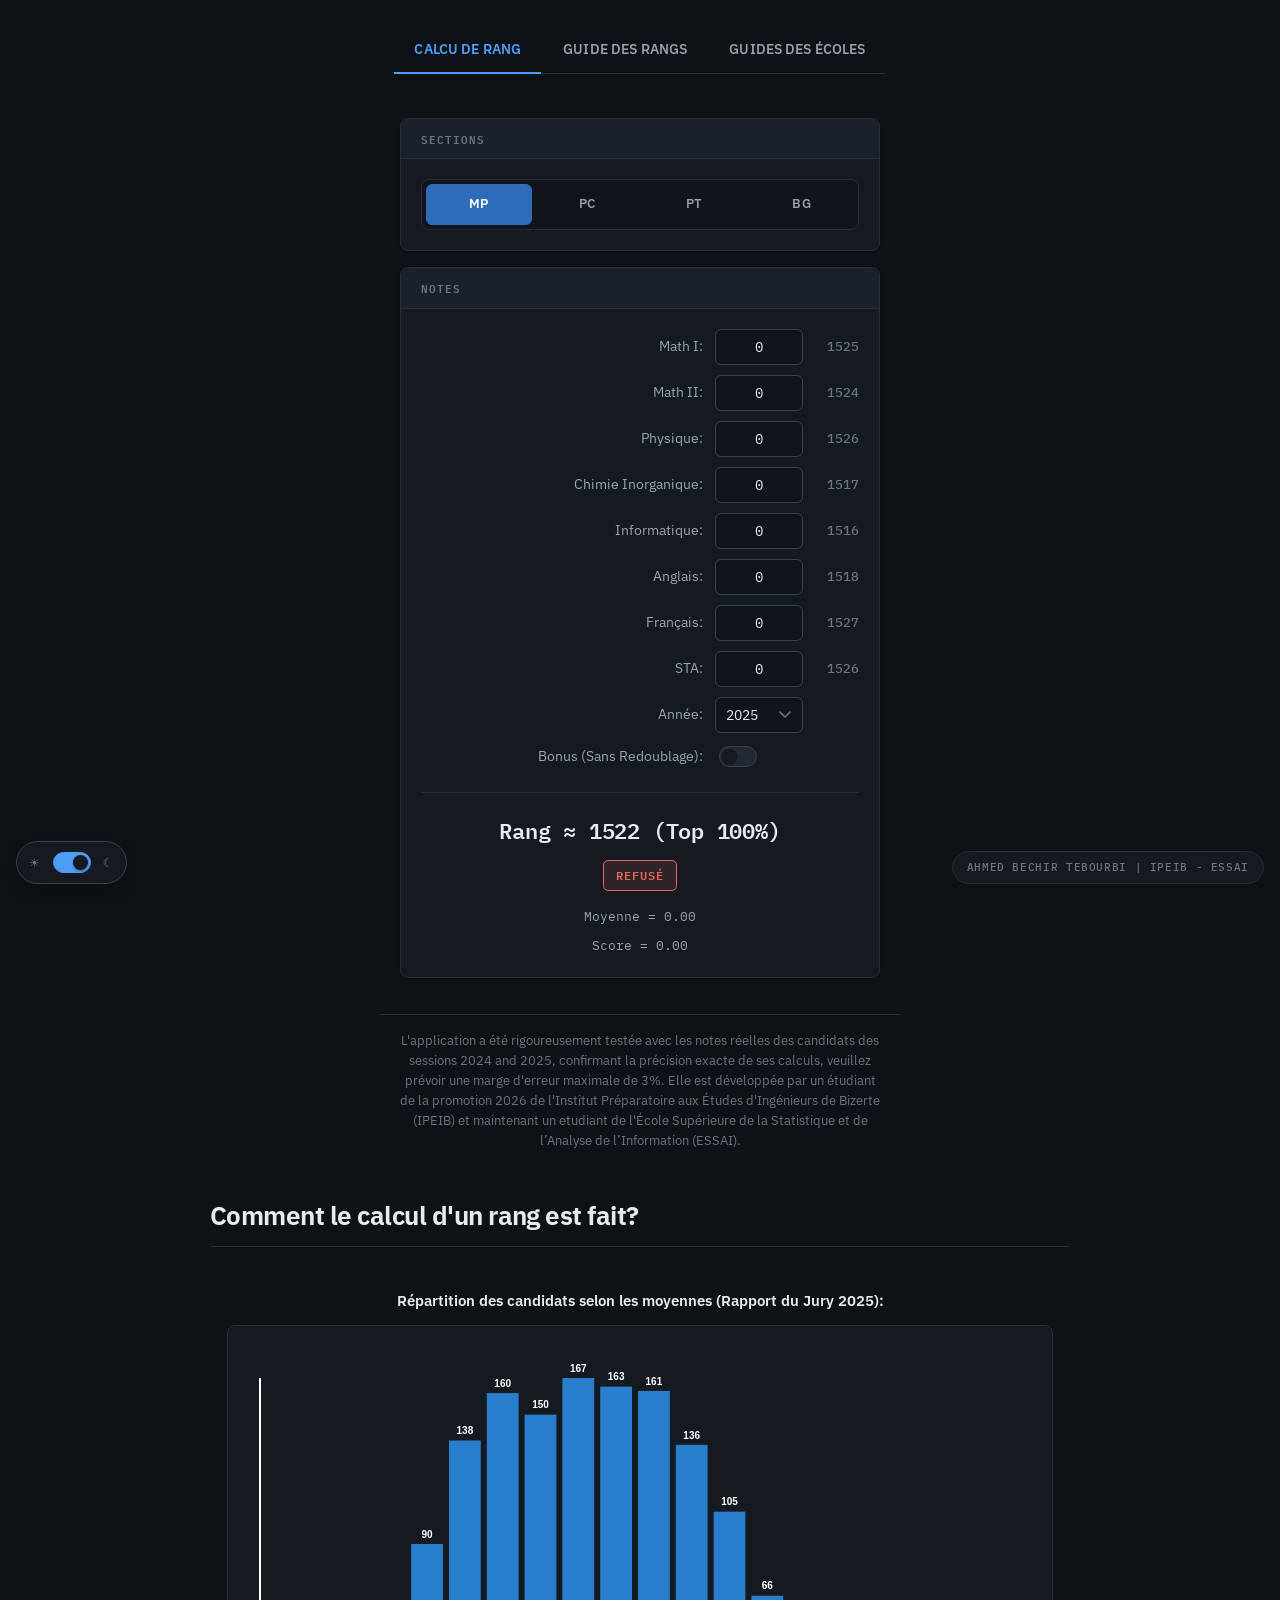
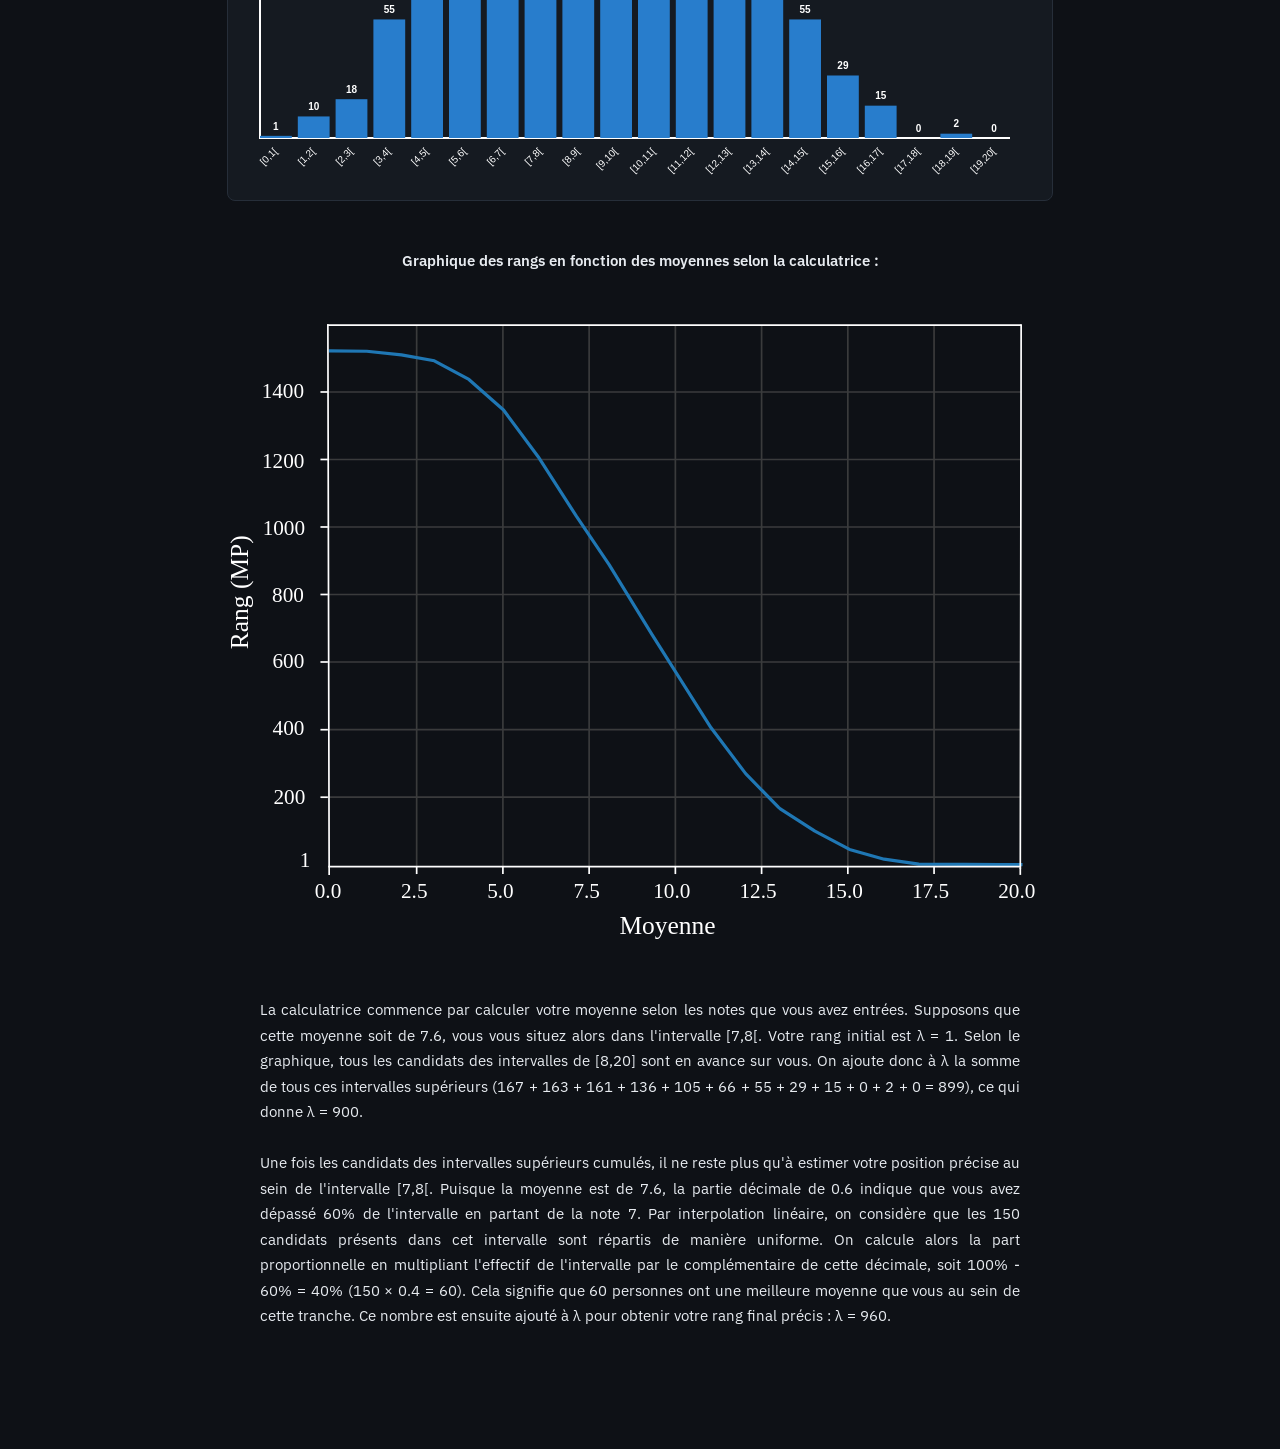
==== index.html @ 686ebeea "Add files via upload" ====
<!DOCTYPE html>
<html>
<head>
  <meta name="viewport" content="width=device-width, initial-scale=1.0">
  <meta name="description" content="Calculateur de rang et guide des seuils d'admission pour les étudiants des sections MP, PC, PT, et BG en prépa Tunisie (Données 2024/2025).">
  <meta name="keywords" content="calcul de rang, prepa tunisie, enit, supcom, ept, ensit, enicar, enig, enim, eniso, enis, ipeiem, ipeit, ipeis, ipein, ipeik, ipeig, ipeib, concours national, mp, pc, pt, bg, simulateur rang concours ingénieur tunisie, guide préparatoire mp 2026, estimation rang enit ensi ept supcom, calcul moyenne prépa tunisie, rapport jury concours national 2025, orientation écoles ingénieurs tunisie, classement rang dernière admis enit">
  <meta name="author" content="Ahmed Bechir Tebourbi">
  <title>Guide de Preparatoire Tunisie</title>
  <link rel="icon" type="image/png" href="favicon.svg">
  <link id="theme-link" rel="stylesheet" href="stylesheet1.css">
</head>
<body style="padding-bottom: 100px;">
  <div class="global-theme-toggle">
    <span class="theme-toggle-icon theme-toggle-icon-light">☀</span>
    <input type="checkbox" id="theme" class="theme-toggle" checked>
    <span class="theme-toggle-icon theme-toggle-icon-dark">☾</span>
  </div>
  <div class="tabs-container" style="margin-bottom: 20px;">
    <div class="box-tab active" data-page-target="calculator">CALCU DE RANG</div>
    <div class="box-tab" data-page-target="guide">GUIDE DES RANGS</div>
    <div class="box-tab" data-page-target="schools">GUIDES DES ÉCOLES</div>
  </div>
  <div class="watermark">
    AHMED BECHIR TEBOURBI | IPEIB - ESSAI
  </div>
  <br>
  <form action="/submit" method="POST" ID="calculator">
    <div class="main-box">
      <div class="box-title">SECTIONS</div>
      <div class="tabs-container">
          <div class="box-tab active" data-value="MP">MP</div>
          <div class="box-tab" data-value="PC">PC</div>
          <div class="box-tab" data-value="T">PT</div>
          <div class="box-tab" data-value="BG">BG</div>
      </div>
    </div>
    <div class="main-box">
      <div class="box-title"> NOTES</div>
      <div class="input-group">
        <label for="analyse">Math I:</label>
        <input type="number" id="analyse" name="grades" min="0" max="20" step="1" value="0">
        <label for="analyse-rang">0</label>
      </div>
      <div class="input-group">
        <label for="algebre">Math II:</label>
        <input type="number" id="algebre" name="grades" min="0" max="20" step="1" value="0">
        <label for="algebre-rang">0</label>
      </div>
      <div class="input-group">
        <label for="physique">Physique:</label>
        <input type="number" id="physique" name="grades" min="0" max="20" step="1" value="0">
        <label for="physique-rang">0</label>
      </div>
      <div class="input-group">
        <label for="chimie">Chimie Inorganique:</label>
        <input type="number" id="chimie" name="grades" min="0" max="20" step="1" value="0">
          <label for="chimie-rang">0</label>
      </div>
      <div class="input-group">
        <label for="informatique">Informatique:</label>
        <input type="number" id="informatique" name="grades" min="0" max="20" step="1" value="0">
        <label for="informatique-rang">0</label>
      </div>
      <div class="input-group">
        <label for="anglais">Anglais:</label>
        <input type="number" id="anglais" name="grades" min="0" max="20" step="1" value="0">
        <label for="anglais">0</label>
      </div>
      <div class="input-group">
        <label for="francais">Français:</label>
        <input type="number" id="francais" name="grades" min="0" max="20" step="1" value="0">
        <label for="francais-rang">0</label>
      </div>
      <div class="input-group">
        <label for="sta">STA:</label>
        <input type="number" id="sta" name="grades" min="0" max="20" step="1" value="0">
        <label for="sta-rang">0</label>
      </div>
      <div class="input-group hidden-element" id="group-genetique">
        <label for="genetique">Génétique:</label>
        <input type="number" id="genetique" name="grades" min="0" max="20" step="1" value="0">
        <label for="genetique-rang">0</label>
      </div>
      <div class="input-group hidden-element" id="group-animale">
        <label for="animale">Biologie Animale:</label>
        <input type="number" id="animale" name="grades" min="0" max="20" step="1" value="0">
        <label for="animale-rang">0</label>
      </div>
      <div class="input-group hidden-element" id="group-vegetale">
        <label for="vegetale">Biologie Végétale:</label>
        <input type="number" id="vegetale" name="grades" min="0" max="20" step="1" value="0">
        <label for="vegetale-rang">0</label>
      </div>
      <div class="input-group">
        <label for="year">Année:</label>
        <select id="year" name="year">
          <option value="2025">2025</option>
          <option value="2024">2024</option>
          <option value="2023">2023</option>
          <option value="2022">2022</option>
        </select>
        <label for="year"> </label>
      </div>
      <div class="input-group">
        <label for="bonus">Bonus (Sans Redoublage):</label>
        <input type="checkbox" id="bonus">
      </div>
      <div id="result">Rang ≈ 0 (Top 100%)</div>
      <div id="Admise" class="Refuse">Refusé</div>
      <div id="result2">Moyenne = 0</div>
      <div id="result3">Score = 0</div>
    </div>
    <p class="remarque">
      L'application a été rigoureusement testée avec les notes réelles des candidats des sessions 2024 and 2025, confirmant la précision exacte de ses calculs, veuillez prévoir une marge d'erreur maximale de 3%.
      Elle est développée par un étudiant de la promotion 2026 de l'Institut Préparatoire aux Études d'Ingénieurs de Bizerte (IPEIB) et maintenant un etudiant de l'École Supérieure de la Statistique et de l’Analyse de l’Information (ESSAI).
    </p>
    <h1>Comment le calcul d'un rang est fait?</h1>
    <p class="repar">
      Répartition des candidats selon les moyennes (Rapport du Jury 2025):
    </p>
    <canvas id="chart" width="800" height="450"></canvas>
    <p class="repar">
      Graphique des rangs en fonction des moyennes selon la calculatrice :
    </p>
    <img src="distribution_bright.svg" alt="Répartition des candidats selon les moyennes (Rapport du Jury 2025)">
    <p class="explanation-text">
      La calculatrice commence par calculer votre moyenne selon les notes que vous avez entrées. Supposons que cette moyenne soit de 7.6, vous vous situez alors dans l'intervalle [7,8[. Votre rang initial est λ = 1. Selon le graphique, tous les candidats des intervalles de [8,20] sont en avance sur vous. On ajoute donc à λ la somme de tous ces intervalles supérieurs (167 + 163 + 161 + 136 + 105 + 66 + 55 + 29 + 15 + 0 + 2 + 0 = 899), ce qui donne λ = 900.<br><br>
      Une fois les candidats des intervalles supérieurs cumulés, il ne reste plus qu'à estimer votre position précise au sein de l'intervalle [7,8[. Puisque la moyenne est de 7.6, la partie décimale de 0.6 indique que vous avez dépassé 60% de l'intervalle en partant de la note 7. Par interpolation linéaire, on considère que les 150 candidats présents dans cet intervalle sont répartis de manière uniforme. On calcule alors la part proportionnelle en multipliant l'effectif de l'intervalle par le complémentaire de cette décimale, soit 100% - 60% = 40% (150 × 0.4 = 60). Cela signifie que 60 personnes ont une meilleure moyenne que vous au sein de cette tranche. Ce nombre est ensuite ajouté à λ pour obtenir votre rang final précis : λ = 960.
    </p>
  </form>
  <div id="guide" class="hidden-element page-content-rapper">
    <p class="contact-notice">
      Si vous connaissez certains rangs manquants, veuillez me contacter ici : 
      <a href="https://facebook.com/ahmedbechir.tebourbi" target="_blank" class="contact-link">Facebook</a>
    </p>
    <p class="contact-notice">
        <b>REMARQUE :</b> Certaines filières ont été éliminées pour certaines sections, conformément aux nouvelles capacités d'accueil de 2026.<br>
        <i>Exemple :</i><br>
        &nbsp;&nbsp;&nbsp;&nbsp;- Mécatronique (ENISo) pour la section PC<br>
        &nbsp;&nbsp;&nbsp;&nbsp;- Medjez El Bab pour la section MP<br>
        Chaque tableau inclut toutes les filières disponibles pour chaque section. Si la filiére recherchée n'y figure pas, cela signifie qu'elle n'est pas ouverte à votre section.
    </p>
    <div class="table-search-tab">
      <div class="box-title">STATISTIQUES ET FILTRES</div>
      <div class="tabs-container" style="margin-bottom: 15px;">
          <div class="box-tab active" data-table-target="MP">MP</div>
          <div class="box-tab" data-table-target="PC">PC</div>
          <div class="box-tab" data-table-target="T">PT</div>
          <div class="box-tab" data-table-target="BG">BG</div>
      </div>
      <div class="filter-inputs-row">
        <div class="filter-field">
          <input type="text" id="tableSearch" class="table-search" placeholder="Rechercher une école ou filiére..." onkeyup="filterRankTable()">
        </div>
        <div class="filter-field">
          <input type="number" id="rankFilter" class="rank-filter" placeholder="Rang minimum..." onkeyup="filterRankTable()" min="0">
        </div>
      </div>
    </div>
    <div class="rank-table-wrapper">
      <table class="rank-table" id="rankTableMP">
        <thead>
            <tr>
                <th>Institution</th>
                <th>Filiére</th>
                <th>Rang (2025)</th>
                <th>Capacité (2026)</th>
            </tr>
        </thead>
        <tbody>
            <tr>
              <td rowspan="1" data-subname="EPT Ept ept">École Polytechnique De Tunis</td>
              <td>Polytechnique</td>
              <td>49</td>
              <td>20</td>
            </tr>
            <tr>
              <td rowspan="1" data-subname="SUPCOM Supcom supcom">École Supérieure des Communications de Tunis</td>
              <td>Télécommunications</td>
              <td>191</td>
              <td>98</td>
            </tr>
            <tr>
              <td rowspan="9" data-subname="ENIT Enit enit">École Nationale d’Ingénieurs de Tunis</td>
              <td data-subname="TA Ta ta">Techniques Avancées</td>
              <td>22</td>
              <td>15</td>
            </tr>
            <tr>
              <td>Télécommunications</td>
              <td>488</td>
              <td>26</td>
            </tr>
            <tr>
              <td>Informatique</td>
              <td>443</td>
              <td>32</td>
            </tr>
            <tr>
              <td data-subname="MINDS Minds minds">Modelisation pour L'industrie et Services</td>
              <td>260</td>
              <td>25</td>
            </tr>
            <tr>
              <td data-subname="GC">Génie Civil</td>
              <td>1317</td>
              <td>22</td>
            </tr>
            <tr>
              <td data-subname="GE">Génie Electrique</td>
              <td>783</td>
              <td>39</td>
            </tr>
            <tr>
              <td data-subname="GHE">Génie Hydraulique et Environnement</td>
              <td>1277</td>
              <td>5</td>
            </tr>
            <tr>
              <td data-subname="GI">Génie Industriel</td>
              <td>528</td>
              <td>40</td>
            </tr>
            <tr>
              <td data-subname="GM">Génie Mécanique</td>
              <td>879</td>
              <td>22</td>
            </tr>
            <tr>
              <td rowspan="3" data-subname="ENIB Enib enib">École Nationale d'Ingénieurs de Bizerte</td>
              <td data-subname="GC">Génie Civil</td>
              <td>1327</td>
              <td>3</td>
            </tr>
            <tr>
              <td data-subname="GI">Génie Industriel</td>
              <td>1149</td>
              <td>25</td>
            </tr>
            <tr>
              <td data-subname="GM">Génie Mécanique</td>
              <td>1313</td>
              <td>16</td>
            </tr>
            <tr>
              <td rowspan="1" data-subname="ENSI Ensi ensi">École Nationale des Sciences de l'Informatique</td>
              <td>Informatique</td>
              <td>414</td>
              <td>150</td>
            </tr>
            <tr>
              <td rowspan="1" data-subname="ESSAI Essai essai">École Supérieure de la Statistique et de l’Analyse de l’Information</td>
              <td> Statistique et Analyse de l’Information</td>
              <td>875</td>
              <td>55</td>
            </tr>
            <tr>
              <td rowspan="6" data-subname="ENSIT Ensit ensit">École Nationale Supérieure d'Ingénieurs de Tunis</td>
              <td data-subname="GC">Génie Civil</td>
              <td>1320</td>
              <td>8</td>
            </tr>
            <tr>
              <td data-subname="GE">Génie Electrique</td>
              <td>1096</td>
              <td>25</td>
            </tr>
            <tr>
              <td data-subname="GI">Génie Industriel</td>
              <td>928</td>
              <td>10</td>
            </tr>
            <tr>
              <td data-subname="GM">Génie Mécanique</td>
              <td>1230</td>
              <td>20</td>
            </tr>
            <tr>
              <td data-subname="GMAM">Génie Mathématiques Appliquées et Modélisation</td>
              <td>818</td>
              <td>18</td>
            </tr>
            <tr>
              <td>Informatique</td>
              <td>716</td>
              <td>25</td>
            </tr>
            <tr>
              <td rowspan="4" data-subname="ENICAR Enicar enicar">École Nationale d’Ingénieurs de Carthage</td>
              <td data-subname="GSIL">Génie des Systèmes Industriels et Logistiques</td>
              <td>906</td>
              <td>16</td>
            </tr>
            <tr>
              <td>Informatique</td>
              <td>605</td>
              <td>42</td>
            </tr>
            <tr>
              <td data-subname="INTR">Infotronique</td>
              <td>856</td>
              <td>17</td>
            </tr>
            <tr>
              <td data-subname="ME">Mécatronique</td>
              <td>935</td>
              <td>12</td>
            </tr>
            <tr>
              <td rowspan="3" data-subname="ENIGAFSA ENIGafsa Enigafsa enigafsa">École Nationale d’Ingénieurs de Gafsa</td>
              <td data-subname="GCIM">Génie Chimique Industriel et Minier</td>
              <td>indisponible</td>
              <td>2</td>
            </tr>
            <tr>
              <td data-subname="GEN">Génie Energétique et Technologies de l'Environnement</td>
              <td>indisponible</td>
              <td>2</td>
            </tr>
            <tr>
              <td data-subname="GEM">Génie Electromécanique</td>
              <td>indisponible</td>
              <td>2</td>
            </tr>
            <tr>
              <td rowspan="5" data-subname="ENIG Enig enig">École Nationale d’Ingénieurs de Gabès</td>
              <td data-subname="GCP">Génie Chimique-Procédés</td>
              <td>1301</td>
              <td>1</td>
            </tr>
            <tr>
              <td data-subname="GC">Génie Civil</td>
              <td>indisponible</td>
              <td>5</td>
            </tr>
            <tr>
              <td data-subname="GCR">Génie des Communications et Réseaux</td>
              <td>1157</td>
              <td>20</td>
            </tr>
            <tr>
              <td data-subname="GEA">Génie Electrique-Automatique</td>
              <td>1324</td>
              <td>25</td>
            </tr>
            <tr>
              <td data-subname="GM">Génie Mécanique</td>
              <td>indisponible</td>
              <td>1</td>
            </tr>
            <tr>
              <td rowspan="4" data-subname="ENIM Enim enim">École Nationale d’Ingénieurs de Monastir</td>
              <td data-subname="GE">Génie Electrique</td>
              <td>1170</td>
              <td>30</td>
            </tr>
            <tr>
              <td data-subname="GEN">Génie Energétique</td>
              <td>1275</td>
              <td>45</td>
            </tr>
            <tr>
              <td data-subname="GM">Génie Mécanique</td>
              <td>1269</td>
              <td>27</td>
            </tr>
            <tr>
              <td data-subname="GT">Génie Textile</td>
              <td>1302</td>
              <td>10</td>
            </tr>

            <tr>
              <td rowspan="5" data-subname="ENIS Enis enis">École Nationale d’Ingénieurs de Sfax</td>
              <td data-subname="GC">Génie Civil</td>
              <td>1294</td>
              <td>5</td>
            </tr>
            <tr>
              <td data-subname="GEM">Génie Electromécanique</td>
              <td>1304</td>
              <td>25</td>
            </tr>
            <tr>
              <td>Génie Informatique</td>
              <td>774</td>
              <td>42</td>
            </tr>
            <tr>
              <td data-subname="GMMI">Génie des Matériaux et Management Industriel</td>
              <td>1305</td>
              <td>5</td>
            </tr>
            <tr>
              <td data-subname="GE">Génie Electrique</td>
              <td>1204</td>
              <td>25</td>
            </tr>

            <tr>
              <td rowspan="6" data-subname="ENISO ENISo Eniso eniso">École Nationale d’Ingénieurs de Sousse</td>
              <td data-subname="GEI">Electronique Industrielle</td>
              <td>1153</td>
              <td>22</td>
            </tr>
            <tr>
              <td data-subname="GP">Génie Productique</td>
              <td>1274</td>
              <td>10</td>
            </tr>
            <tr>
              <td data-subname="GTE">Génie Telecommunications Embarquées</td>
              <td>908</td>
              <td>15</td>
            </tr>
            <tr>
              <td data-subname="IA">Informatique Appliquée</td>
              <td>793</td>
              <td>25</td>
            </tr>
            <tr>
              <td data-subname="ISEA">Ingénierie des Systémes embarquées Automobiles</td>
              <td>916</td>
              <td>13</td>
            </tr>
            <tr>
              <td data-subname="ME">Mécatronique</td>
              <td>937</td>
              <td>25</td>
            </tr>
            <tr>
              <td rowspan="4" data-subname="ENETCOM Enetcom enetcom">École Nationale d’Électronique et des Télécommunications de Sfax</td>
              <td data-subname="GSEC">Génie des Systèmes Électroniques et Communications</td>
              <td>1000</td>
              <td>10</td>
            </tr>
            <tr>
              <td data-subname="GII">Génie Informatique Industrielle</td>
              <td>940</td>
              <td>12</td>
            </tr>
            <tr>
              <td>Génie des Télécommunications</td>
              <td>934</td>
              <td>25</td>
            </tr>
            <tr>
              <td data-subname="IDSD">Ingénierie des Données et Systèmes Décisionnels</td>
              <td>760</td>
              <td>20</td>
            </tr>
            <tr>
              <td rowspan="1" data-subname="ENSTABC">École Nationale des Sciences et Technologies Avancées de Borj Cedria</td>
              <td data-subname="TA Ta ta">Technologies Avancées</td>
              <td>1257</td>
              <td>50</td>
            </tr>
            <tr>
              <td rowspan="1" data-subname="INAT Inat inat">Institut National Agronomique de Tunisie</td>
              <td data-subname="SPV Spv spv">Économie Agricole</td>
              <td>1315</td>
              <td>2</td>
            </tr>
            <tr>
              <td rowspan="1" data-subname="FST Fst fst">Facultés des Sciences de Tunis</td>
              <td data-subname="CAI Cai cai">Chimie Analytique et Instrumentation</td>
              <td>1139</td>
              <td>5</td>
            </tr>
              <tr>
              <td rowspan="1" data-subname="ESAM Esam esam">École Supérieure d’Agriculture de Mograne</td>
              <td data-subname="ER Er er">Economie Rurale</td>
              <td>indisponible</td>
              <td>1</td>
            </tr>
        </tbody>
    </table>
    </div>
    <div class="rank-table-wrapper">
<table class="rank-table hidden-element" id="rankTablePC">
        <thead>
            <tr>
                <th>Institution</th>
                <th>Filiére</th>
                <th>Rang (2024)</th>
                <th>Capacité (2026)</th>
            </tr>
        </thead>
        <tbody>
            <tr>
              <td rowspan="1" data-subname="EPT Ept ept">École Polytechnique De Tunis</td>
              <td>Polytechnique</td>
              <td>32</td>
              <td>20</td>
            </tr>
            <tr>
              <td rowspan="1" data-subname="SUPCOM Supcom supcom">École Supérieure des Communications de Tunis</td>
              <td>Télécommunications</td>
              <td>84</td>
              <td>46</td>
            </tr>
            <tr>
              <td rowspan="9" data-subname="ENIT Enit enit">École Nationale d’Ingénieurs de Tunis</td>
              <td data-subname="TA">Techniques Avancées</td>
              <td>3</td>
              <td>2</td>
            </tr>
            <tr>
              <td>Télécommunications</td>
              <td>150</td>
              <td>16</td>
            </tr>
            <tr>
              <td>Informatique</td>
              <td>126</td>
              <td>10</td>
            </tr>
            <tr>
              <td data-subname="MINDS Minds minds">Modelisation pour L'industrie et Services</td>
              <td>114</td>
              <td>1</td>
            </tr>
            <tr>
              <td data-subname="GC">Génie Civil</td>
              <td>781</td>
              <td>18</td>
            </tr>
            <tr>
              <td data-subname="GE">Génie Electrique</td>
              <td>352</td>
              <td>12</td>
            </tr>
            <tr>
              <td data-subname="GHE">Génie Hydraulique et Environnement</td>
              <td>782</td>
              <td>6</td>
            </tr>
            <tr>
              <td data-subname="GI">Génie Industriel</td>
              <td>273</td>
              <td>25</td>
            </tr>
            <tr>
              <td data-subname="GM">Génie Mécanique</td>
              <td>612</td>
              <td>11</td>
            </tr>
            <tr>
              <td rowspan="3" data-subname="ENIB Enib enib">École Nationale d'Ingénieurs de Bizerte</td>
              <td data-subname="GC">Génie Civil</td>
              <td>780</td>
              <td>10</td>
            </tr>
            <tr>
              <td data-subname="GI">Génie Industriel</td>
              <td>644</td>
              <td>12</td>
            </tr>
            <tr>
              <td data-subname="GM">Génie Mécanique</td>
              <td>750</td>
              <td>16</td>
            </tr>
            <tr>
              <td rowspan="1" data-subname="ENSI Ensi ensi">École Nationale des Sciences de l'Informatique</td>
              <td>Informatique</td>
              <td>118</td>
              <td>30</td>
            </tr>
            <tr>
              <td rowspan="5" data-subname="ENSIT Ensit ensit">École Nationale Supérieure d'Ingénieurs de Tunis</td>
              <td data-subname="GC">Génie Civil</td>
              <td>873</td>
              <td>10</td>
            </tr>
            <tr>
              <td data-subname="GE">Génie Electrique</td>
              <td>609</td>
              <td>6</td>
            </tr>
            <tr>
              <td data-subname="GI">Génie Industriel</td>
              <td>521</td>
              <td>30</td>
            </tr>
            <tr>
              <td data-subname="GMAM">Génie Mathématiques Appliquées et Modélisation</td>
              <td>372</td>
              <td>12</td>
            </tr>
            <tr>
              <td>Informatique</td>
              <td>229</td>
              <td>16</td>
            </tr>
            <tr>
              <td rowspan="4" data-subname="ENICAR Enicar enicar">École Nationale d’Ingénieurs de Carthage</td>
              <td data-subname="GSIL">Génie des Systèmes Industriels et Logistiques</td>
              <td>579</td>
              <td>27</td>
            </tr>
            <tr>
              <td>Informatique</td>
              <td>258</td>
              <td>36</td>
            </tr>
            <tr>
              <td data-subname="INTR">Infotronique</td>
              <td>367</td>
              <td>17</td>
            </tr>
            <tr>
              <td data-subname="ME">Mécatronique</td>
              <td>564</td>
              <td>18</td>
            </tr>
            <tr>
              <td rowspan="3" data-subname="ENIGAFSA ENIGafsa Enigafsa enigafsa">École Nationale d’Ingénieurs de Gafsa</td>
              <td data-subname="GCIM">Génie Chimique Industriel et Minier</td>
              <td>1027</td>
              <td>4</td>
            </tr>
            <tr>
              <td data-subname="GEN">Génie Energétique et Technologies de l'Environnement</td>
              <td>994</td>
              <td>16</td>
            </tr>
            <tr>
              <td data-subname="GEM">Génie Electromécanique</td>
              <td>1003</td>
              <td>9</td>
            </tr>
            <tr>
              <td rowspan="5" data-subname="ENIG Enig enig">École Nationale d’Ingénieurs de Gabès</td>
              <td data-subname="GCP">Génie Chimique-Procédés</td>
              <td>1028</td>
              <td>25</td>
            </tr>
            <tr>
              <td data-subname="GC">Génie Civil</td>
              <td>994</td>
              <td>35</td>
            </tr>
            <tr>
              <td data-subname="GCR">Génie des Communications et Réseaux</td>
              <td>724</td>
              <td>20</td>
            </tr>
            <tr>
              <td data-subname="GEA">Génie Electrique-Automatique</td>
              <td>871</td>
              <td>27</td>
            </tr>
            <tr>
              <td data-subname="GM">Génie Mécanique</td>
              <td>961</td>
              <td>19</td>
            </tr>
            <tr>
              <td rowspan="4" data-subname="ENIM Enim enim">École Nationale d’Ingénieurs de Monastir</td>
              <td data-subname="GE">Génie Electrique</td>
              <td>620</td>
              <td>22</td>
            </tr>
            <tr>
              <td data-subname="GEN">Génie Energétique</td>
              <td>730</td>
              <td>31</td>
            </tr>
            <tr>
              <td data-subname="GM">Génie Mécanique</td>
              <td>778</td>
              <td>12</td>
            </tr>
            <tr>
              <td data-subname="GT">Génie Textile</td>
              <td>1025</td>
              <td>52</td>
            </tr>

            <tr>
              <td rowspan="5" data-subname="ENIS Enis enis">École Nationale d’Ingénieurs de Sfax</td>
              <td data-subname="GC">Génie Civil</td>
              <td>903</td>
              <td>20</td>
            </tr>
            <tr>
              <td data-subname="GEM">Génie Electromécanique</td>
              <td>496</td>
              <td>20</td>
            </tr>
            <tr>
              <td>Génie Informatique</td>
              <td>253</td>
              <td>25</td>
            </tr>
            <tr>
              <td data-subname="GMMI">Génie des Matériaux et Management Industriel</td>
              <td>854</td>
              <td>25</td>
            </tr>
            <tr>
              <td data-subname="GE">Génie Electrique</td>
              <td>754</td>
              <td>20</td>
            </tr>

            <tr>
              <td rowspan="4" data-subname="ENISO ENISo Eniso eniso">École Nationale d’Ingénieurs de Sousse</td>
              <td data-subname="GEI">Electronique Industrielle</td>
              <td>592</td>
              <td>8</td>
            </tr>
            <tr>
              <td data-subname="IA">Informatique Appliquée</td>
              <td>256</td>
              <td>5</td>
            </tr>
            <tr>
              <td rowspan="4" data-subname="ENETCOM Enetcom enetcom">École Nationale d’Électronique et des Télécommunications de Sfax</td>
              <td data-subname="GSEC">Génie des Systèmes Électroniques et Communications</td>
              <td>585</td>
              <td>35</td>
            </tr>
            <tr>
              <td data-subname="GII">Génie Informatique Industrielle</td>
              <td>436</td>
              <td>29</td>
            </tr>
            <tr>
              <td>Génie des Télécommunications</td>
              <td>336</td>
              <td>30</td>
            </tr>
            <tr>
              <td data-subname="IDSD">Ingénierie des Données et Systèmes Décisionnels</td>
              <td>278</td>
              <td>15</td>
            </tr>
            <tr>
              <td rowspan="1" data-subname="ENSTABC">École Nationale des Sciences et Technologies Avancées de Borj Cedria</td>
              <td data-subname="TA">Technologies Avancées</td>
              <td>708</td>
              <td>38</td>
            </tr>
            <tr>
              <td rowspan="2" data-subname="FST Fst fst">Faculté des Sciences de Tunis</td>
              <td data-subname="CAI Cai cai">Chimie Analytique et Instrumentation</td>
              <td>557</td>
              <td>25</td>
            </tr>
            <tr>
              <td data-subname="GI">Géosciences</td>
              <td>868</td>
              <td>8</td>
            </tr>
            <tr>
              <td rowspan="3" data-subname="ESIMB Esimb esimb">École Supérieure des Ingénieurs de Medjez El Bab</td>
              <td data-subname="GMAI">Génie Mécanique et Agro-Industriel</td>
              <td>1095</td>
              <td>10</td>
            </tr>
            <tr>
              <td>Topographie</td>
              <td>999</td>
              <td>10</td>
            </tr>
            <tr>
              <td>Hydraulique et Aménagement</td>
              <td>1030</td>
              <td>10</td>
            </tr>
            <tr>
              <td rowspan="1" data-subname="ESIAT Esiat esiat">École Supérieure des Industries Alimentaires de Tunis</td>
              <td data-subname="AA">Agro-alimentaire</td>
              <td>1001</td>
              <td>7</td>
            </tr>
            <tr>
              <td rowspan="1" data-subname="ESAKEF ESAKef Esakef esakef">École Supérieure d’Agriculture du Kef</td>
              <td data-subname="SA">Sciences Agricoles</td>
              <td>indisponible</td>
              <td>2</td>
            </tr>
            <tr>
              <td rowspan="5" data-subname="INAT Inat inat">Institut National Agronomique de Tunisie</td>
              <td data-subname="SPV Spv spv">Sciences de la production Végétale</td>
              <td>1028</td>
              <td>3</td>
            </tr>
            <tr>
              <td>Phytiatrie</td>
              <td>1029</td>
              <td>1</td>
            </tr>
            <tr>
              <td data-subname="PA Pa pa">Production Animale</td>
              <td>indisponible</td>
              <td>1</td>
            </tr>
            <tr>
              <td data-subname="GREF Gref gref">Génie Rural, Eaux et Forêts</td>
              <td>indisponible</td>
              <td>2</td>
            </tr>
            <tr>
              <td data-subname="AA">Agro-alimentaire</td>
              <td>972</td>
              <td>2</td>
            </tr>
        </tbody>
    </table>
    </div>
      <div class="rank-table-wrapper">
<table class="rank-table hidden-element" id="rankTableT">
        <thead>
            <tr>
                <th>Institution</th>
                <th>Filiére</th>
                <th>Rang (2025)</th>
                <th>Capacité (2026)</th>
            </tr>
        </thead>
        <tbody>
            <tr>
              <td rowspan="1" data-subname="EPT Ept ept">École Polytechnique De Tunis</td>
              <td>Polytechnique</td>
              <td>10</td>
              <td>10</td>
            </tr>
            <tr>
              <td rowspan="1" data-subname="SUPCOM Supcom supcom">École Supérieure des Communications de Tunis</td>
              <td>Télécommunications</td>
              <td>31</td>
              <td>18</td>
            </tr>
            <tr>
              <td rowspan="9" data-subname="ENIT Enit enit">École Nationale d’Ingénieurs de Tunis</td>
              <td data-subname="TA">Techniques Avancées</td>
              <td>1</td>
              <td>1</td>
            </tr>
            <tr>
              <td>Télécommunications</td>
              <td>117</td>
              <td>9</td>
            </tr>
            <tr>
              <td>Informatique</td>
              <td>98</td>
              <td>9</td>
            </tr>
            <tr>
              <td data-subname="MINDS Minds minds">Modelisation pour L'industrie et Services</td>
              <td>17</td>
              <td>1</td>
            </tr>
            <tr>
              <td data-subname="GC">Génie Civil</td>
              <td>539</td>
              <td>9</td>
            </tr>
            <tr>
              <td data-subname="GE">Génie Electrique</td>
              <td>176</td>
              <td>17</td>
            </tr>
            <tr>
              <td data-subname="GHE">Génie Hydraulique et Environnement</td>
              <td>602</td>
              <td>5</td>
            </tr>
            <tr>
              <td data-subname="GI">Génie Industriel</td>
              <td>54</td>
              <td>6</td>
            </tr>
            <tr>
              <td data-subname="GM">Génie Mécanique</td>
              <td>305</td>
              <td>19</td>
            </tr>
            <tr>
              <td rowspan="3" data-subname="ENIB Enib enib">École Nationale d'Ingénieurs de Bizerte</td>
              <td data-subname="GC">Génie Civil</td>
              <td>665</td>
              <td>7</td>
            </tr>
            <tr>
              <td data-subname="GI">Génie Industriel</td>
              <td>342</td>
              <td>3</td>
            </tr>
            <tr>
              <td data-subname="GM">Génie Mécanique</td>
              <td>567</td>
              <td>8</td>
            </tr>
            <tr>
              <td rowspan="1" data-subname="ENSI Ensi ensi">École Nationale des Sciences de l'Informatique</td>
              <td>Informatique</td>
              <td>78</td>
              <td>20</td>
            </tr>
            <tr>
              <td rowspan="4" data-subname="ENSIT Ensit ensit">École Nationale Supérieure d'Ingénieurs de Tunis</td>
              <td data-subname="GC">Génie Civil</td>
              <td>654</td>
              <td>12</td>
            </tr>
            <tr>
              <td data-subname="GE">Génie Electrique</td>
              <td>394</td>
              <td>24</td>
            </tr>
            <tr>
              <td data-subname="GM">Génie Mécanique</td>
              <td>578</td>
              <td>35</td>
            </tr>
            <tr>
              <td>Informatique</td>
              <td>197</td>
              <td>14</td>
            </tr>
            <tr>
              <td rowspan="4" data-subname="ENICAR Enicar enicar">École Nationale d’Ingénieurs de Carthage</td>
              <td data-subname="GSIL">Génie des Systèmes Industriels et Logistiques</td>
              <td>314</td>
              <td>9</td>
            </tr>
            <tr>
              <td>Informatique</td>
              <td>149</td>
              <td>12</td>
            </tr>
            <tr>
              <td data-subname="INTR">Infotronique</td>
              <td>227</td>
              <td>5</td>
            </tr>
            <tr>
              <td data-subname="ME">Mécatronique</td>
              <td>284</td>
              <td>19</td>
            </tr>
            <tr>
              <td rowspan="2" data-subname="ENIGAFSA ENIGafsa Enigafsa enigafsa">École Nationale d’Ingénieurs de Gafsa</td>
              <td data-subname="GCIM">Génie Energétique et Technologies de l'Environnement</td>
              <td>646</td>
              <td>2</td>
            </tr>
            <tr>
              <td data-subname="GEM">Génie Electromécanique</td>
              <td>653</td>
              <td>9</td>
            </tr>
            <tr>
              <td rowspan="5" data-subname="ENIG Enig enig">École Nationale d’Ingénieurs de Gabès</td>
              <td data-subname="GCP">Génie Chimique-Procédés</td>
              <td>685</td>
              <td>5</td>
            </tr>
            <tr>
              <td data-subname="GC">Génie Civil</td>
              <td>690</td>
              <td>10</td>
            </tr>
            <tr>
              <td data-subname="GCR">Génie des Communications et Réseaux</td>
              <td>543</td>
              <td>10</td>
            </tr>
            <tr>
              <td data-subname="GEA">Génie Electrique-Automatique</td>
              <td>576</td>
              <td>13</td>
            </tr>
            <tr>
              <td data-subname="GM">Génie Mécanique</td>
              <td>622</td>
              <td>19</td>
            </tr>
            <tr>
              <td rowspan="4" data-subname="ENIM Enim enim">École Nationale d’Ingénieurs de Monastir</td>
              <td data-subname="GE">Génie Electrique</td>
              <td>363</td>
              <td>23</td>
            </tr>
            <tr>
              <td data-subname="GEN">Génie Energétique</td>
              <td>338</td>
              <td>9</td>
            </tr>
            <tr>
              <td data-subname="GM">Génie Mécanique</td>
              <td>527</td>
              <td>36</td>
            </tr>
            <tr>
              <td data-subname="GT">Génie Textile</td>
              <td>690</td>
              <td>16</td>
            </tr>

            <tr>
              <td rowspan="5" data-subname="ENIS Enis enis">École Nationale d’Ingénieurs de Sfax</td>
              <td data-subname="GC">Génie Civil</td>
              <td>686</td>
              <td>20</td>
            </tr>
            <tr>
              <td data-subname="GEM">Génie Electromécanique</td>
              <td>496</td>
              <td>25</td>
            </tr>
            <tr>
              <td>Génie Informatique</td>
              <td>203</td>
              <td>8</td>
            </tr>
            <tr>
              <td data-subname="GMMI">Génie des Matériaux et Management Industriel</td>
              <td>596</td>
              <td>10</td>
            </tr>
            <tr>
              <td data-subname="GE">Génie Electrique</td>
              <td>466</td>
              <td>20</td>
            </tr>

            <tr>
              <td rowspan="6" data-subname="ENISO ENISo Eniso eniso">École Nationale d’Ingénieurs de Sousse</td>
              <td data-subname="GEI">Electronique Industrielle</td>
              <td>349</td>
              <td>15</td>
            </tr>
            <tr>
              <td data-subname="GP">Génie Productique</td>
              <td>424</td>
              <td>10</td>
            </tr>
            <tr>
              <td data-subname="GTE">Génie Telecommunications Embarquées</td>
              <td>200</td>
              <td>7</td>
            </tr>
            <tr>
              <td data-subname="IA">Informatique Appliquée</td>
              <td>210</td>
              <td>14</td>
            </tr>
            <tr>
              <td data-subname="ISEA">Ingénierie des Systémes embarquées Automobiles</td>
              <td>265</td>
              <td>9</td>
            </tr>
            <tr>
              <td data-subname="ME">Mécatronique</td>
              <td>188</td>
              <td>18</td>
            </tr>
            <tr>
              <td rowspan="4" data-subname="ENETCOM Enetcom enetcom">École Nationale d’Électronique et des Télécommunications de Sfax</td>
              <td data-subname="GSEC">Génie des Systèmes Électroniques et Communications</td>
              <td>404</td>
              <td>15</td>
            </tr>
            <tr>
              <td data-subname="GII">Génie Informatique Industrielle</td>
              <td>359</td>
              <td>19</td>
            </tr>
            <tr>
              <td>Génie des Télécommunications</td>
              <td>222</td>
              <td>5</td>
            </tr>
            <tr>
              <td data-subname="IDSD">Ingénierie des Données et Systèmes Décisionnels</td>
              <td>164</td>
              <td>5</td>
            </tr>
            <tr>
              <td rowspan="1" data-subname="ENSTABC">École Nationale des Sciences et Technologies Avancées de Borj Cedria</td>
              <td data-subname="TA">Technologies Avancées</td>
              <td>480</td>
              <td>2</td>
            </tr>
            <tr>
              <td rowspan="3" data-subname="ESIMB Esimb esimb">École Supérieure des Ingénieurs de Medjez El Bab</td>
              <td data-subname="GMAI">Génie Mécanique et Agro-Industriel</td>
              <td>673</td>
              <td>5</td>
            </tr>
            <tr>
              <td>Topographie</td>
              <td>indisponible</td>
              <td>5</td>
            </tr>
        </tbody>
    </table>
    </div>
    <div class="rank-table-wrapper">
<table class = "rank-table hidden-element" id="rankTableBG">
        <thead>
            <tr>
                <th>Institution</th>
                <th>Filiére</th>
                <th>Rang (2025)</th>
                <th>Capacité (2026)</th>
            </tr>
        </thead>
        <tbody>
            <tr>
              <td rowspan="7" data-subname="INAT Inat inat">Institut National Agronomique de Tunisie</td>
              <td data-subname="SPV Spv spv">Sciences de la production Végétale</td>
              <td>137</td>
              <td>12</td>
            </tr>
            <tr>
              <td>Phytiatrie</td>
              <td>168</td>
              <td>12</td>
            </tr>
            <tr>
              <td data-subname="PA Pa pa">Production Animale</td>
              <td>133</td>
              <td>12</td>
            </tr>
            <tr>
              <td data-subname="EA Ea ea">Économie Agricole</td>
              <td>43</td>
              <td>12</td>
            </tr>
            <tr>
              <td data-subname="GREF Gref gref">Génie Rural, Eaux et Forêts</td>
              <td>48</td>
              <td>12</td>
            </tr>
            <tr>
              <td data-subname="AA">Agro-alimentaire</td>
              <td>60</td>
              <td>12</td>
            </tr>
            <tr>
              <td>Halieutique</td>
              <td>192</td>
              <td>12</td>
            </tr>
            <tr>
              <td rowspan="2" data-subname="FST Fst fst">Faculté des Sciences de Tunis</td>
              <td data-subname="CAI Cai cai">Chimie Analytique et Instrumentation</td>
              <td>66</td>
              <td>5</td>
            </tr>
            <tr>
              <td data-subname="GI">Géosciences</td>
              <td>107</td>
              <td>22</td>
            </tr>
            <tr>
              <td rowspan="1" data-subname="ENIGAFSA ENIGafsa Enigafsa enigafsa">École Nationale d’Ingénieurs de Gafsa</td>
              <td data-subname="GCIM">Génie Chimique Industriel et Minier</td>
              <td>227</td>
              <td>9</td>
            </tr>
            <tr>
              <td rowspan="3" data-subname="ISACM Isacm isacm">Institut Supérieur Agronomique de Chott-Mariem</td>
              <td data-subname="HO">Horticulture</td>
              <td>218</td>
              <td>12</td>
            </tr>
            <tr>
              <td data-subname="AP">Aménagement du Paysage</td>
              <td>242</td>
              <td>11</td>
            </tr>
            <tr>
              <td data-subname="PA">Production Animale</td>
              <td>nouvelle</td>
              <td>11</td>
            </tr>
            <tr>
              <td rowspan="2" data-subname="ESAM Esam esam">École Supérieure d’Agriculture de Mograne</td>
              <td data-subname="ER">Economie Rurale</td>
              <td>211</td>
              <td>11</td>
            </tr>
            <tr>
              <td data-subname="PA">Production Agricole</td>
              <td>nouvelle</td>
              <td>11</td>
            </tr>
            <tr>
              <td rowspan="1" data-subname="ENIG Enig enig">École Nationale d’Ingénieurs de Gabès</td>
              <td data-subname="GCP">Génie Chimique-Procédés</td>
              <td>165</td>
              <td>5</td>
            </tr>
            <tr>
              <td rowspan="1" data-subname="ESIAT Esiat esiat">École Supérieure des Industries Alimentaires de Tunis</td>
              <td data-subname="AA">Agro-alimentaire</td>
              <td>119</td>
              <td>11</td>
            </tr>
            <tr>
              <td rowspan="2" data-subname="ENIS Enis enis">École Nationale d’Ingénieurs de Sfax</td>
              <td data-subname="GB">Génie Biologie</td>
              <td>189</td>
              <td>40</td>
            </tr>
            <tr>
              <td data-subname="GRE">Géo-ressources et Environnement</td>
              <td>142</td>
              <td>20</td>
            </tr>
            <tr>
              <td rowspan="1" data-subname="ESAKEF ESAKef Esakef esakef">École Supérieure d’Agriculture du Kef</td>
              <td data-subname="SA">Sciences Agricoles</td>
              <td>251</td>
              <td>15</td>
            </tr>
            <tr>
              <td rowspan="1" data-subname="ESAMA">École Supérieure d’Agriculture de Mateur</td>
              <td data-subname="PAF">Productions Animales et Fourragères</td>
              <td>252</td>
              <td>13</td>
            </tr>
            <tr>
              <td rowspan="3" data-subname="ESIMB Esimb esimb">École Supérieure des Ingénieurs de Medjez El Bab</td>
              <td data-subname="GMAI">Hydraulique et Aménagement</td>
              <td>Nouvelle</td>
              <td>5</td>
            </tr>
        </tbody>
    </table>
    </div>
    <p class="remarque">
      Ce document présente le guide des rangs pour les sections MP, PT et BG (données 2025), ainsi que pour la section PC (données 2024, les statistiques de 2025 n'étant pas disponibles). Veuillez noter que certains rangs par filiére demeurent inconnus et qu'une marge d'erreur maximale de 10  rangs est à prévoir.
    </p>
  </div>
  <div id="schools" class="hidden-element page-content-rapper justified-text">
    <div class="explanation-text">
      <h1><u>Comment Choisissez-Vous les Filières?</u></h1>
      <h2>● Ignorez Votre Rang</h2>
      <p>
        Lors du choix d'une école et d'une filière, il ne faut pas tenir compte de votre rang. Vous devrez de toute façon renseigner l'ensemble de vos vœux, il n'est donc pas nécessaire de vous limiter aux filières que vous pensez pouvoir atteindre.
        Une idée fausse très répandue consiste à croire qu’il faut placer en tête de liste les filières qui sont « accessibles » sous peine qu’un autre candidat, ayant mis cette filière en premier choix, obtienne la place à votre place malgré un rang inférieur au vôtre. Il s’agit d’une rumeur infondée. Cette affirmation est fausse tant pour le concours national des écoles d’ingénieurs que pour le baccalauréat national, comme l’ont confirmé les jurys eux-mêmes.
      </p>
      <h4>Un Paragraph Publié par le Presient du Jury des Concours Nationaux</h4>
      <p>
        "Ceci étant, il est vivement recommandé aux candidats de classer les filières selon leurs préférences réelles, sans se baser sur leur rang. En effet, l'algorithme d'affectation tente de satisfaire, pour chaque candidat, le vœu le mieux placé dans son classement, dans la limite des places disponibles et selon son rang; il s'appuie par ailleurs sur des listes d'attente, certains candidats ne confirmant pas leurs choix, ce qui libère des places. Tenter d'anticiper ses chances en fonction de son rang n'apporte donc aucun avantage: cela peut au contraire pénaliser le candidat, qui risque de se voir affecté à une filière moins désirée, alors qu'une meilleure option aurait pu, in fine, lui être accessible s'il avait classé ses vœux selon ses préférences réelles. Un candidat a donc tout intérêt à classer les filières dans l'ordre de ses véritables vœux, sans chercher à calculer ses chances d'admission dans chacune d'elles." - Hatem Zenzri
      </p>
      <h2>● Ignorez les Rangs Des Filières</h2>
      <p>
        Le classement apparent d’une école ou d’une filière peut être relativement bas pour plusieurs raisons.
        Tout d’abord, la localisation géographique : une filière est parfois choisie simplement parce qu’elle se trouve à Tunis.
        Deuxièmement, la popularité : la majorité des étudiants privilégient aujourd’hui l’informatique au détriment de filières telles que le génie électrique ou le génie mécanique, perçues comme moins « tendance » ou plus exigeantes.
        Troisièmement, l’ancienneté de la filière : certaines branches récentes, comme les Technologies Avancées à l’ENSTAB ou l’Automobile à l’ENISO, n’ont qu’une dizaine d’années d’existence. Cela ne signifie en aucun cas qu’elles offrent moins de perspectives d’avenir.
        Quatrièmement, la capacité d’accueil : une filière avec un grand nombre de places voit naturellement son rang maximum plus élevé. Par exemple, la section Informatique à l’ENSI (MP) affiche un rang maximum autour de 410 pour une capacité de 150 places. Si sa capacité avait été limitée à 32 places comme à l’ENIT, son rang maximum serait bien plus élevé (probablement inférieur à 200). Cela n’altère en rien la qualité de la formation dispensée.
        Enfin, le rang maximum ne raconte pas toute l’histoire : il ne représente que le pire scénario. Même si une filière affiche un rang maximum de 800, vous y trouverez très souvent des étudiants classés 200 ou 300.
        En résumé, il ne faut pas se fier au rang maximum d’une filière. L’essentiel est d’étudier attentivement le contenu de la formation, ses spécialisations, ses débouchés professionnels, et surtout de choisir une filière dans laquelle vous pourrez vous épanouir et exceller.
      </p>
      <h2>Les Écoles d'Ingenieurs</h2>
      <p>
        Ces fiches d'établissements constituent un résumé concis et complet des informations essentielles vous permettant d'identifier le parcours qui correspond le mieux à vos aspirations, en fonction des spécialités, des programmes de formation et des opportunités de doubles diplômes proposés.
      </p>
    </div>
    <select id="school-select" name="schools">
      <option value="ENETCOM">ENETCOM</option>
      <option value="ENIB">ENIB</option>
      <option value="ENICAR">ENICAR</option>
      <option value="ENIG">ENIG</option>
      <option value="ENIGAFSA">ENIGA</option>
      <option value="ENIM">ENIM</option>
      <option value="ENIS">ENIS</option>
      <option value="ENISO">ENISO</option>
      <option value="ENIT">ENIT</option>
      <option value="ENSI">ENSI</option>
      <option value="ENSIT">ENSIT</option>
      <option value="ENSTAB">ENSTAB</option>
      <option value="EPT">EPT</option>
      <option value="ESAKEF">ESAKEF</option>
      <option value="ESAM">ESAM</option>
      <option value="ESAMATEUR">ESAMATEUR</option>
      <option value="ESIAT">ESIAT</option>
      <option value="ESIMB">ESIMB</option>
      <option value="ESSAI">ESSAI</option>
      <option value="FST">FST</option>
      <option value="INAT">INAT</option>
      <option value="ISACM">ISACM</option>
      <option value="SUPCOM">SUPCOM</option>
    </select>
    <select id="ENETCOM">
      <option value="GSEC">Génie des Systèmes Électroniques et Communications</option>
      <option value="GII">Génie Informatique Industrielle</option>
      <option value="GT">Génie des Télécommunications</option>
      <option value="IDSD">Ingénierie des Données et Systèmes Décisionnels</option>
    </select>
    <select id="ENIB">
      <option value="GC">Génie Civil</option>
      <option value="GI">Génie Industriel</option>
      <option value="GM">Génie Mécanique</option>
    </select>
    <select id="ENICAR">
      <option value="GSIL">Génie des Systèmes Industriels et Logistiques</option>
      <option value="INFR">Informatique</option>
      <option value="INFT">Infotronique</option>
      <option value="ME">Mécatronique</option>
    </select>
    <select id="ENIG">
      <option value="GCP">Génie Chimique-Procédés</option>
      <option value="GC">Génie Civil</option>
      <option value="GCR">Génie des Communications et Réseaux</option>
      <option value="GEA">Génie Electrique-Automatique</option>
      <option value="GM">Génie Mécanique</option>
    </select>
    <select id="ENIGAFSA">
      <option value="GCIM">Génie Chimique Industriel et Minier</option>
      <option value="GETE">Génie Energétique et Technologies de l'Environnement</option>
      <option value="GEM">Génie Electromécanique</option>
    </select>
    <select id="ENIM">
      <option value="GE">Génie Electrique</option>
      <option value="GEN">Génie Energétique</option>
      <option value="GM">Génie Mécanique</option>
      <option value="GT">Génie Textile</option>
    </select>
    <select id="ENIS">
      <option value="GC">Génie Civil</option>
      <option value="GEM">Génie Electromécanique</option>
      <option value="GI">Génie Informatique</option>
      <option value="GMMI">Génie des Matériaux et Management Industrie</option>
      <option value="GE">Génie Electrique</option>
      <option value="GRE">Géo-ressources et Environnement</option>
      <option value="GB">Génie Biologie</option>
    </select>
    <select id="ENISO">
      <option value="EI">Electronique Industrielle</option>
      <option value="GP">Génie Productique</option>
      <option value="GTE">Génie Telecommunications Embarquées</option>
      <option value="IA">Informatique Appliquée</option>
      <option value="ISEA">Ingénierie des Systémes embarquées Automobiles</option>
      <option value="MEC">Mécatronique</option>
    </select>
    <select id="ENIT">
      <option value="TA">Techniques Avancées</option>
      <option value="T">Télécommunication</option>
      <option value="I">Informatique</option>
      <option value="MINDS">Modelisation pour L'industrie et Services</option>
      <option value="GC">Génie Civil</option>
      <option value="GE">Génie Electrique</option>
      <option value="GHE">Génie Hydraulique et Environnement</option>
      <option value="GI">Génie Industriel</option>
      <option value="GM">Génie Mécanique</option>
    </select>
    <select id="ENSI">
      <option value="I">INFORMATIQUE</option>
    </select>
    <select id="ENSIT">
      <option value="GC">Génie Civil</option>
      <option value="GE">Génie Electrique</option>
      <option value="GI">Génie Industriel</option>
      <option value="GM">Génie Mécanique</option>
      <option value="GMAM">Génie Mathématiques Appliquées et Modélisation</option>
      <option value="I">Informatique</option>
    </select>
    <select id="ENSTAB">
      <option value="TA">Technologies Avancées</option>
    </select>
    <select id="EPT">
      <option value="PT">Polytechnique</option>
    </select>
    <select id="ESAKEF">
      <option value="SA">Sciences Agricoles</option>
    </select>
    <select id="ESAM">
      <option value="ER">Economie Rurale</option>
    </select>
    <select id="ESAMATEUR">
      <option value="PAF">Productions Animales et Fourragères</option>
    </select>
    <select id="ESIAT">
      <option value="AA">Agro-Alimentaire</option>
    </select>
    <select id="ESIMB">
      <option value="HA">Hydraulique et Aménagement</option>
      <option value="GMAI">Génie Mécanique et Agro-Industriel</option>
      <option value="T">Topographie</option>
    </select>
    <select id="ESSAI">
      <option value="SAI">Statistique et Analyse de l’Information</option>
    </select>
    <select id="FST">
      <option value="CAI">Chimie Analytique et Instrumentation</option>
      <option value="GS">Géosciences</option>
      <option value="EE">Électronique Embarquée</option>
      <option value="INFO">Informatique</option>
    </select>
    <select id="INAT">
      <option value="SPV">Sciences de la production Végétale</option>
      <option value="PH">Phytiatrie</option>
      <option value="PA">Production Animale</option>
      <option value="EA">Économie Agricole</option>
      <option value="GREF">Génie Rural, Eaux et Forêts</option>
      <option value="AA">Agro-alimentaire</option>
      <option value="HA">Halieutique</option>
    </select>
    <select id="ISACT">
      <option value="H">Horticulture</option>
      <option value="AP">Aménagement du Paysage</option>
      <option value="PA">Production Animale</option>
    </select>
    <select id="SUPCOM">
      <option value="T">Télécommunications</option>
    </select>
    <div class="school-description-card" id="desc-EPT">
      <div class="school-header">
        <div class="school-title-group">
          <h3>EPT</h3>
          <h4>École Polytechnique de Tunis</h4>
        </div>
        <div class="school-badges">
          <span class="badge badge-location">La Marsa, Tunis</span>
          <span class="badge badge-type">Publique</span>
        </div>
      </div>

      <div class="school-stats-grid">
        <div class="stat-item">
          <span class="stat-label">Régime</span>
          <span class="stat-value">Interne / Externe</span>
        </div>
        <div class="stat-item">
          <span class="stat-label">Opportunités Étranger</span>
          <span class="stat-value">Double Diplôme (Mines ParisTech, Centrale Paris/Lille, Politecnico di Milano)</span>
        </div>
        <div class="stat-item">
          <span class="stat-label">Principaux Secteurs</span>
          <span class="stat-value">Mathématiques Financières, Data Science, Mécanique, Énergétique, Robotique</span>
        </div>
        <div class="stat-item">
          <span class="stat-label">Capacité</span>
          <span class="stat-value">50</span>
        </div>
      </div>
      <div class="school-body">
        <h5>Présentation Générale</h5>
        <p>
          Fondée en 1991, l'École Polytechnique de Tunis (EPT) est une institution d'élite hautement sélective qui accueille les majors du concours national. Conçue sur le modèle des grandes écoles polytechniques françaises, elle forme des ingénieurs généralistes pluridisciplinaires dotés d'un bagage scientifique de très haut niveau, capables de modéliser des systèmes industriels et financiers complexes.
        </p>

        <h5>Filières & Options Disponibles</h5>
        <ul class="branch-list">
          <li>
            <strong>Polytechnique :</strong> Tous les élèves ingénieurs suivent un tronc commun multidisciplinaire extrêmement rigoureux pendant les deux premières années, fusionnant de vastes pans de l'informatique, de l'économie, de la physique et des mathématiques.
            <ul class="filiere">

              <li>
                <strong>Options de Spécialisation (Choix en 3ème Année) :</strong>
                <ul class="option-list">
                  <li><strong>Signaux et Systèmes (SISY) :</strong> Spécialisation poussée en traitement d'images, Intelligence Artificielle, systèmes embarqués intelligents, télécommunications avancées et cloud. (Anciennement dénommée SSI.)</li>
                  <li><strong>Économie et Gestion Scientifique (EGES) :</strong> Focus sur la finance quantitative, la recherche opérationnelle, les mathématiques stochastiques appliquées aux marchés, l'actuariat et la data science d'entreprise. (Anciennement dénommée EGS.)</li>
                  <li><strong>Systèmes Complexes (SysCo) :</strong> Analyse avancée des fluides et des éco-énergies, calcul de structures complexes par éléments finis, aérodynamique et robotique industrielle. (Anciennement MEST, puis SMM.)</li>
                </ul>
              </li>

              <li>
                <strong>Opportunités de Double Diplôme :</strong>
                <ul class="option-list">
                  <li><strong>École des Mines de Paris (Mines ParisTech) :</strong> Convention de partenariat et de co-diplomation confirmée sur le site officiel de l'EPT.</li>
                  <li><strong>École Centrale de Paris (CentraleSupélec) & École Centrale de Lille :</strong> Accès à des parcours généralistes de haut niveau axés sur le management de grands projets technologiques mondiaux.</li>
                  <li><strong>Politecnico di Milano :</strong> Convention de partenariat confirmée sur le site officiel de l'EPT, ouvrant un parcours de double diplomation en Italie.</li>
                </ul>
              </li>

              <li>
                <strong>Organisation Du Cycle :</strong>
                <ul class="option-list">
                  <li><strong>1ère Année : Fondations Pluridisciplinaires Intensives</strong> Acquisition intensive d'un socle théorique avancé (analyse fonctionnelle, topologie, algorithmique avancée, physique quantique et microéconomie), conçu pour développer une flexibilité d'esprit totale.</li>
                  <li><strong>2ème Année : Modélisation Avancée & Sélection Internationale</strong> Immersion dans les grands outils de l'ingénieur (automatique linéaire, probabilités appliquées, mécanique des milieux continus). C'est au cours du premier semestre que s'organise la sélection sur dossier et concours internes pour les départs en double diplôme à l'étranger.</li>
                  <li>
                    <strong>3ème Année : Majeure d'Expertise & PFE</strong>
                    <ul class="sub-list">
                      <li><strong>Voie Standard :</strong> Intégration de la majeure de spécialisation sélectionnée (SISY, EGES ou SysCo) au premier semestre pour affiner son profil métier. Le second semestre se passe entièrement hors de l'école pour le Projet de Fin d'Études (PFE) en industrie ou en pôle de recherche.</li>
                      <li><strong>Voie Double Diplôme :</strong> Départ immédiat en fin de 2ème année vers l'une des grandes écoles d'ingénieurs partenaires en France pour y suivre un cursus de substitution complet étalé sur deux années académiques.</li>
                    </ul>
                  </li>
                </ul>
              </li>

            </ul>
          </li>
        </ul>
      </div>
    </div>
    <div class="school-description-card" id="desc-SUPCOM">
      <div class="school-header">
        <div class="school-title-group">
          <h3>SUPCOM</h3>
          <h4>École Supérieure des Communications de Tunis</h4>
        </div>
        <div class="school-badges">
          <span class="badge badge-location">Ghazela, Ariana</span>
          <span class="badge badge-type">Publique</span>
        </div>
      </div>

      <div class="school-stats-grid">
        <div class="stat-item">
          <span class="stat-label">Régime</span>
          <span class="stat-value">Externe / Non-interne</span>
        </div>
        <div class="stat-item">
          <span class="stat-label">Opportunités Étranger</span>
          <span class="stat-value">Double Diplôme (Georgia Tech USA, IMT Atlantique, Télécom Paris, CentraleSupélec, etc.)</span>
        </div>
        <div class="stat-item">
          <span class="stat-label">Principaux Secteurs</span>
          <span class="stat-value">Télécoms, Cloud, Cybersécurité, IA</span>
        </div>
        <div class="stat-item">
          <span class="stat-label">Capacité</span>
          <span class="stat-value">162</span>
        </div>
      </div>
      <div class="school-body">
        <h5>Présentation Générale</h5>
        <p>
          SUPCOM est la principale école d'ingénieurs spécialisée en technologies de l'information et de la communication en Tunisie. Elle forme des ingénieurs hautement qualifiés capables de concevoir, de déployer et de gérer des architectures réseaux et des solutions numériques complexes.
        </p>

        <h5>Filières & Options Disponibles</h5>
        <ul class="branch-list">
          <li>
            <strong>Télécommunications :</strong> Tous les étudiants de SUPCOM suivent un tronc commun intensif en informatique, réseaux et télécommunications pendant les deux premières années du cycle ingénieur.
            <ul class="filiere">

              <li>
                <strong>Options de Spécialisation (Choix en 3ème Année) :</strong>
                <ul class="option-list">
                  <li><strong>Télécommunications et Réseaux Avancés :</strong> Focus sur les architectures réseaux, la 5G/6G, l'Internet des Objets (IoT) et la transmission de données.</li>
                  <li><strong>Sécurité des Systèmes et Réseaux :</strong> Spécialisation en cryptographie, audit de sécurité et défense des infrastructures critiques.</li>
                  <li><strong>Ingénierie des Données & IA :</strong> Modélisation mathématique, science des données et déploiement d'algorithmes d'apprentissage automatique (Machine Learning).</li>
                </ul>
              </li>

              <li>
                <strong>Opportunités de Double Diplôme :</strong>
                <ul class="option-list">
                  <li><strong>Georgia Institute of Technology (USA) :</strong> Le partenariat de double diplôme phare de SUPCOM à l'international, seule voie de double diplôme ingénieur tunisien vers les États-Unis dans le domaine des télécoms/TIC.</li>
                  <li><strong>IMT Atlantique :</strong> Mobilité d'excellence vers les campus de Brest, Rennes ou Nantes pour se spécialiser en ingénierie des réseaux et du numérique.</li>
                  <li><strong>Télécom Paris :</strong> Accès aux parcours de pointe en informatique théorique, traitement de signal et réseaux de communication.</li>
                  <li><strong>Télécom SudParis :</strong> Opportunités de spécialisation avancée en management des technologies et sécurité des infrastructures virtuelles.</li>
                  <li><strong>EURECOM :</strong> Partenariat de recherche et d'ingénierie situé à Sophia Antipolis, axé sur les systèmes de communication mobiles et la sécurité des données.</li>
                  <li><strong>CentraleSupélec :</strong> Double diplôme d'excellence orienté systèmes complexes et ingénierie généraliste de haut niveau.</li>
                  <li><strong>ENSEIRB-MATMECA Bordeaux, INP Toulouse, Université de Montpellier :</strong> Conventions additionnelles de double diplôme et de mobilité, complétant le réseau de partenaires de SUPCOM.</li>
                </ul>
              </li>

              <li>
                <strong>Organisation Du Cycle :</strong>
                <ul class="option-list">
                  <li><strong>1ère Année : Tronc Commun & Fondations</strong> L'année est dédiée à l'acquisition d'un socle scientifique et technique solide (mathématiques appliquées, traitement de signal, bases de l'informatique et des réseaux). En fin d'année, les étudiants choisissent leur filiére de spécialisation en fonction de leur classement basé sur la moyenne académique de l'année.</li>
                  <li><strong>2ème Année : Spécialisation & Sélection Internationale</strong> Immersion dans la filiére choisie avec des projets pratiques approfondis. Dès le premier semestre (octobre-décembre), les étudiants ayant d'excellents résultats académiques postulent aux mobilités internationales. Les admis au Double Diplôme finalisent leur deuxième année à SUPCOM avant de rejoindre l'école partenaire en France.</li>
                  <li>
                    <strong>3ème Année : Approfondissement, Options & PFE</strong>
                    <ul class="sub-list">
                      <li><strong>Voie Standard :</strong> Choix d'une option de spécialisation pointue au premier semestre (comme la Cybersécurité, l'Intelligence Artificielle ou l'IdO). Le second semestre est entièrement réservé au Projet de Fin d'Études (PFE) effectué en entreprise ou en laboratoire de recherche.</li>
                      <li><strong>Voie Double Diplôme :</strong> Cette année est entièrement substituée par la première année d'études au sein de l'école d'ingénieurs partenaire en France (IMT Atlantique, Télécom Paris). Le parcours à l'étranger s'étalant sur deux ans, une année supplémentaire s'ajoute ainsi à la durée totale de votre cycle d'études avant l'obtention des deux diplômes.</li>
                    </ul>
                  </li>
                </ul>
              </li>

            </ul>
          </li>
        </ul>
      </div>
    </div>
    <div class="school-description-card" id="desc-ENIT">
      <div class="school-header">
        <div class="school-title-group">
          <h3>ENIT</h3>
          <h4>École Nationale d'Ingénieurs de Tunis</h4>
        </div>
        <div class="school-badges">
          <span class="badge badge-location">Manar, Tunis</span>
          <span class="badge badge-type">Publique</span>
        </div>
      </div>

      <div class="school-stats-grid">
        <div class="stat-item">
          <span class="stat-label">Régime</span>
          <span class="stat-value">Interne</span>
        </div>
        <div class="stat-item">
          <span class="stat-label">Opportunités Étranger</span>
          <span class="stat-value">Double Diplôme (ENSTA ParisTech, ENPC, INP Grenoble, IMT Atlantique, ENSEEIHT Toulouse, ENSIIE)</span>
        </div>
        <div class="stat-item">
          <span class="stat-label">Principaux Secteurs</span>
          <span class="stat-value">Génie Civil, Électrique, Industriel, Mécanique, Hydraulique, Informatique, Télécoms, MINDS & Techniques Avancées</span>
        </div>
        <div class="stat-item">
          <span class="stat-label">Capacité</span>
          <span class="stat-value">403</span>
        </div>
      </div>
      <div class="school-body">
        <h5>Présentation Générale</h5>
        <p>
          Fondée en 1968, l'École Nationale d'Ingénieurs de Tunis (ENIT) est la plus ancienne et la plus grande école d'ingénieurs en Tunisie. Rattachée à l'Université de Tunis El Manar, elle s'est imposée comme une institution d'élite et un pilier historique du tissu industriel national. Reconnue pour sa rigueur académique et son modèle d'enseignement pluridisciplinaire, l'ENIT forme des ingénieurs généralistes hautement qualifiés, capables de piloter de grands projets d'infrastructure, de gérer des systèmes industriels complexes et d'innover dans les technologies de pointe. L'école se distingue également par son régime interne traditionnel, sa vie associative foisonnante et son vaste réseau d'alumni occupant des postes clés de direction en Tunisie et à l'international.
        </p>
        <h5>Filières & Options Disponibles</h5>
        <ul class="branch-list">
          <li>
            <strong>Techniques Avancées :</strong> Ce parcours d'élite regroupe les spécialités de pointe de l'école. Il se concentre sur les hautes technologies, les mathématiques appliquées et l'optimisation des systèmes complexes. Ce pôle forme des ingénieurs capables de répondre aux besoins de l'industrie moderne. Les étudiants y apprennent à gérer de grands volumes de données, à concevoir des systèmes intelligents et à analyser des modèles industriels ou financiers stratégiques.
            <ul class="filiere">

              <li>
                <strong>Options de Spécialisation (Choix en 3ème Année à l'ENSTA) :</strong>
                <ul class="option-list">
                  <li><strong>Mathématiques Appliquées & Finance Quantitative :</strong> Focus sur le calcul stochastique, la gestion des risques financiers, l'optimisation discrète et le Machine Learning.</li>
                  <li><strong>Sciences de l'Information & Informatique :</strong> Spécialisation en systèmes embarqués, robotique, vision par ordinateur et traitement de données massives.</li>
                  <li><strong>Mécanique & Ingénierie Système :</strong> Conception de systèmes industriels, modélisation des fluides, transport et optimisation des structures complexes.</li>
                </ul>
              </li>

              <li>
                <strong>Opportunités de Double Diplôme :</strong>
                <ul class="option-list">
                  <li><strong>ENSTA Paris :</strong> Intégration directe du campus de Palaiseau/Paris-Saclay en fin de 2ème année pour obtenir le diplôme de l'ENSTA Paris en parallèle de celui de l'ENIT.</li>
                  <li><strong>Écoles du Groupe IMT & Centrales :</strong> Possibilités de passerelles spécifiques vers d'autres institutions de premier rang selon les résultats académiques d'excellence du parcours.</li>
                </ul>
              </li>

              <li>
                <strong>Organisation Du Cycle :</strong>
                <ul class="option-list">
                  <li><strong>1ère Année : Fondations Rigoureuses & Tronc Commun</strong> L'année est axée sur un programme intensif en mathématiques appliquées, physique théorique, algorithmique et bases du génie industriel. Les étudiants consolident le socle scientifique nécessaire pour aborder la modélisation complexe.</li>
                  <li><strong>2ème Année : Spécialisation Théorique & Sélection Internationale</strong> Immersion dans les matières de spécialité (calcul scientifique, probabilités appliquées, optimisation). Dès le premier semestre, le processus de mobilité avec l'ENSTA Paris est finalisé pour valider le départ à l'étranger au terme de l'année universitaire.</li>
                  <li><strong>3ème Année : Mobilité ENSTA Paris & PFE d'Excellence</strong> Cette année s'effectue intégralement en France sur le campus de l'ENSTA Paris. Les étudiants y suivent les cours de l'option choisie au premier semestre, suivis d'un Projet de Fin d'Études (PFE) mené dans de grands laboratoires de recherche ou centres R&D industriels.</li>
                </ul>
              </li>
            </ul>
          </li>
          <li>
            <strong>Génie Informatique :</strong> Les étudiants de cette filiére suivent un programme rigoureux axé sur la conception de logiciels, les architectures systèmes, la gestion de données et la sécurité des infrastructures numériques.
            <ul class="filiere">

              <li>
                <strong>Options de Spécialisation (Choix en 3ème Année) :</strong>
                <ul class="option-list">
                  <li><strong>Génie Logiciel & Systèmes d'Information :</strong> Focus sur l'architecture des applications complexes, le développement web/mobile avancé, les méthodologies agiles et la gestion des bases de données de masse.</li>
                  <li><strong>Data Science & Intelligence Artificielle :</strong> Spécialisation en programmation python avancée, architectures de Machine Learning, Deep Learning et traitement automatisé de données complexes.</li>
                  <li><strong>Cybersécurité, Cloud & Réseaux :</strong> Conception d'infrastructures de cloud computing sécurisées, audit des systèmes, virtualisation et protection des réseaux d'entreprise.</li>
                </ul>
              </li>

              <li>
                <strong>Opportunités de Double Diplôme :</strong>
                <ul class="option-list">
                  <li><strong>IMT Atlantique :</strong> Mobilité d'excellence vers les campus français pour approfondir l'ingénierie des grands systèmes logiciels et des infrastructures big data.</li>
                  <li><strong>ENSIIE (École Nationale Supérieure d'Informatique pour l'Industrie et l'Entreprise) :</strong> Partenaire officiel de double diplôme d'ENIT, spécialisé en informatique et systèmes d'entreprise.</li>
                  <li><strong>Télécom Paris, Écoles Centrales & Réseau Polytech :</strong> Passerelles de mobilité citées par l'école, mais non confirmées à ce jour dans la liste des 6 conventions officielles de double diplôme d'ENIT (à vérifier auprès de la direction).</li>
                </ul>
              </li>

              <li>
                <strong>Organisation Du Cycle :</strong>
                <ul class="option-list">
                  <li><strong>1ère Année : Tronc Commun & Fondations</strong> L'année est dédiée à l'acquisition d'un socle scientifique et technique solide (mathématiques appliquées, structures de données, architecture des ordinateurs et programmation de base). En fin d'année, les étudiants choisissent leur option de spécialisation en fonction de leur classement basé sur la moyenne académique de l'année.</li>
                  <li><strong>2ème Année : Spécialisation & Sélection Internationale</strong> Immersion dans la filiére choisie avec des projets pratiques approfondis (génie logiciel, bases de données avancées, administration système). Dès le premier semestre (octobre-décembre), les étudiants ayant d'excellents résultats académiques postulent aux mobilités internationales. Les admis au Double Diplôme finalisent leur deuxième année à l'ENIT avant de rejoindre l'école partenaire en France.</li>
                  <li>
                    <strong>3ème Année : Approfondissement, Options & PFE</strong>
                    <ul class="sub-list">
                      <li><strong>Voie Standard :</strong> Choix d'une option de spécialisation pointue au premier semestre (comme le Génie Logiciel avancé, la Data Science ou le Cloud). Le second semestre est entièrement réservé au Projet de Fin d'Études (PFE) effectué en entreprise ou en laboratoire de recherche.</li>
                      <li><strong>Voie Double Diplôme :</strong> Cette année est entièrement substituée par la première année d'études au sein de l'école d'ingénieurs partenaire en France (Groupe IMT, Centrales). Le parcours à l'étranger s'étalant sur deux ans, une année supplémentaire s'ajoute ainsi à la durée totale de votre cycle d'études avant l'obtention des deux diplômes.</li>
                    </ul>
                  </li>
                </ul>
              </li>
            </ul>
          </li>
          <li>
            <strong>Génie Civil :</strong> Les étudiants de cette filiére historique acquièrent une expertise complète dans le dimensionnement des structures, l'ingénierie géotechnique, la conduite de grands travaux et l'aménagement urbain durable.
            <ul class="filiere">

              <li>
                <strong>Options de Spécialisation (Choix en 3ème Année) :</strong>
                <ul class="option-list">
                  <li><strong>Structures & Ouvrages d'Art :</strong> Focus sur la modélisation du béton armé et précontraint, le calcul avancé par éléments finis, la dynamique des structures et la conception de ponts ou bâtiments complexes.</li>
                  <li><strong>Infrastructures & Voies de Communication :</strong> Spécialisation dans la conception géométrique des routes, l'ingénierie des transports terrestres, la gestion des voies ferrées et l'analyse de durabilité des chaussées.</li>
                  <li><strong>Bâtiments, Matériaux & Technologie :</strong> Analyse et innovation dans l'usage des éco-matériaux, la physique thermique du bâtiment, l'efficacité énergétique et la planification de chantiers majeurs.</li>
                </ul>
              </li>

              <li>
                <strong>Opportunités de Double Diplôme :</strong>
                <ul class="option-list">
                  <li><strong>École des Ponts ParisTech :</strong> Intégration d'un parcours d'élite mondial au sein de la plus ancienne institution française de travaux publics et d'aménagement structurel.</li>
                  <li><strong>ESTP Paris, Écoles Centrales & Réseau Polytech :</strong> Passerelles citées par l'école, mais non confirmées à ce jour dans la liste des 6 conventions officielles de double diplôme d'ENIT (ENSTA ParisTech, ENPC, INP Grenoble, IMT Atlantique, ENSEEIHT, ENSIIE) — à vérifier auprès de la direction.</li>
                </ul>
              </li>

              <li>
                <strong>Organisation Du Cycle :</strong>
                <ul class="option-list">
                  <li><strong>1ère Année : Tronc Commun & Fondations</strong> L'année est dédiée à l'acquisition d'un socle scientifique et technique solide (mécanique des milieux continus, résistance des matériaux - RDM, géologie de base et dessin technique assisté par ordinateur). En fin d'année, les étudiants choisissent leur filière de spécialisation en fonction de leur classement basé sur la moyenne académique de l'année.</li>
                  <li><strong>2ème Année : Spécialisation & Sélection Internationale</strong> Immersion dans la filière choisie avec des projets pratiques approfondis (calcul de structures en béton, mécanique des sols, hydraulique et topographie). Dès le premier semestre (octobre-décembre), les étudiants ayant d'excellents résultats académiques postulent aux mobilités internationales. Les admis au Double Diplôme finalisent leur deuxième année à l'ENIT avant de rejoindre l'école partenaire en France.</li>
                  <li>
                    <strong>3ème Année : Approfondissement, Options & PFE</strong>
                    <ul class="sub-list">
                      <li><strong>Voie Standard :</strong> Choix d'une option de spécialisation pointue au premier semestre (comme les Structures avancées, les Voies de communication ou les Matériaux éco-durables). Le second semestre est entièrement réservé au Projet de Fin d'Études (PFE) effectué dans un bureau d'études ou une grande entreprise générale de BTP.</li>
                      <li><strong>Voie Double Diplôme :</strong> Cette année est entièrement substituée par la première année d'études au sein de l'école d'ingénieurs partenaire en France (Ponts ParisTech). Le parcours à l'étranger s'étalant sur deux ans, une année supplémentaire s'ajoute ainsi à la durée totale de votre cycle d'études avant l'obtention des deux diplômes.</li>
                    </ul>
                  </li>
                </ul>
              </li>
            </ul>
          </li>
          <li>
            <strong>Génie Industriel :</strong> Cette filière forme des ingénieurs managers capables de concevoir, d'optimiser et de piloter des systèmes de production et logistiques complexes, en maximisant la performance globale des entreprises.
            <ul class="filiere">

              <li>
                <strong>Options de Spécialisation (Choix en 3ème Année) :</strong>
                <ul class="option-list">
                  <li><strong>Logistique & Gestion de la Supply Chain :</strong> Focus sur la gestion des flux de marchandises, la modélisation des réseaux logistiques mondiaux, l'optimisation des stocks et la recherche opérationnelle appliquée.</li>
                  <li><strong>Productique & Management de la Performance :</strong> Spécialisation en automatisation des lignes de production, Lean Manufacturing, gestion de la qualité et maintenance industrielle 4.0.</li>
                  <li><strong>Ingénierie des Systèmes de Décision & Finance :</strong> Conception de systèmes d'aide à la décision, évaluation des risques, optimisation des processus tertiaires et gestion financière des projets industriels.</li>
                </ul>
              </li>

              <li>
                <strong>Opportunités de Double Diplôme :</strong>
                <ul class="option-list">
                  <li><strong>Arts et Métiers ParisTech, Écoles Centrales (Lille, Lyon, Nantes), Mines ParisTech / IMT :</strong> Passerelles citées par l'école, mais non confirmées à ce jour dans la liste des 6 conventions officielles de double diplôme d'ENIT (ENSTA ParisTech, ENPC, INP Grenoble, IMT Atlantique, ENSEEIHT, ENSIIE) — à vérifier auprès de la direction.</li>
                </ul>
              </li>

              <li>
                <strong>Organisation Du Cycle :</strong>
                <ul class="option-list">
                  <li><strong>1ère Année : Tronc Commun & Fondations</strong> L'année est dédiée à l'acquisition d'un socle scientifique et technique solide (mathématiques appliquées, statistiques, bases de la mécanique et introduction aux systèmes de production). En fin d'année, les étudiants choisissent leur option de spécialisation en fonction de leur classement basé sur la moyenne académique de l'année.</li>
                  <li><strong>2ème Année : Spécialisation & Sélection Internationale</strong> Immersion dans la filière choisie avec des projets pratiques approfondis (recherche opérationnelle, gestion des stocks, modélisation de flux et systèmes d'information ERP). Dès le premier semestre (octobre-décembre), les étudiants ayant d'excellents résultats académiques postulent aux mobilités internationales. Les admis au Double Diplôme finalisent leur deuxième année à l'ENIT avant de rejoindre l'école partenaire en France.</li>
                  <li>
                    <strong>3ème Année : Approfondissement, Options & PFE</strong>
                    <ul class="sub-list">
                      <li><strong>Voie Standard :</strong> Choix d'une option de spécialisation pointue au premier semestre (comme la Supply Chain, le Lean ou les Systèmes de Décision). Le second semestre est entièrement réservé au Projet de Fin d'Études (PFE) effectué en entreprise ou en cabinet de conseil industriel.</li>
                      <li><strong>Voie Double Diplôme :</strong> Cette année est entièrement substituée par la première année d'études au sein de l'école d'ingénieurs partenaire en France. Le parcours à l'étranger s'étalant sur deux ans, une année supplémentaire s'ajoute ainsi à la durée totale de votre cycle d'études avant l'obtention des deux diplômes.</li>
                    </ul>
                  </li>
                </ul>
              </li>
            </ul>
          </li>
          <li>
            <strong>Génie Hydraulique & Environnement :</strong> Cette filière est axée sur la gestion des ressources en eau, la conception d'ouvrages hydrauliques et le traitement environnemental. Elle répond aux défis du changement climatique et du développement durable.
            <ul class="filiere">

              <li>
                <strong>Options de Spécialisation (Choix en 3ème Année) :</strong>
                <ul class="option-list">
                  <li><strong>Aménagements Hydrauliques & Ouvrages :</strong> Focus sur la conception et le dimensionnement de barrages, de stations de pompage, de réseaux de transfert d'eau et de systèmes de protection contre les inondations.</li>
                  <li><strong>Ingénierie de l'Environnement & Traitement :</strong> Spécialisation dans les procédés d'épuration des eaux usées, la potabilisation de l'eau, le traitement des déchets et l'évaluation de l'impact environnemental.</li>
                  <li><strong>Hydro-Informatique & Gestion des Ressources :</strong> Utilisation de modèles numériques avancés pour la simulation des écoulements, la gestion prévisionnelle des nappes phréatiques et l'aide à la décision.</li>
                </ul>
              </li>

              <li>
                <strong>Opportunités de Double Diplôme :</strong>
                <ul class="option-list">
                  <li><strong>ENSEEIHT Toulouse :</strong> Leader français en hydraulique, mécanique des fluides avancée et gestion environnementale.</li>
                  <li><strong>Réseau Polytech (Nice, Montpellier) :</strong> Passerelle citée par l'école, mais non confirmée à ce jour dans la liste des 6 conventions officielles de double diplôme d'ENIT — à vérifier auprès de la direction.</li>
                  <li><strong>École des Ponts ParisTech :</strong> Opportunités sélectives pour se spécialiser en sciences de l'environnement, aménagement urbain et hydrologie spatiale.</li>
                </ul>
              </li>

              <li>
                <strong>Organisation Du Cycle :</strong>
                <ul class="option-list">
                  <li><strong>1ère Année : Tronc Commun & Fondations</strong> L'année est dédiée à l'acquisition d'un socle scientifique et technique solide (mécanique des fluides incompressibles, hydrologie générale, chimie de l'eau et outils de calcul scientifique). En fin d'année, les étudiants choisissent leur option de spécialisation en fonction de leur classement basé sur la moyenne académique de l'année.</li>
                  <li><strong>2ème Année : Spécialisation & Sélection Internationale</strong> Immersion dans la filière choisie avec des projets pratiques approfondis (hydraulique en charge, écoulements à surface libre, géotechnique et méthodes numériques). Dès le premier semestre (octobre-décembre), les étudiants ayant d'excellents résultats académiques postulent aux mobilités internationales. Les admis au Double Diplôme finalisent leur deuxième année à l'ENIT avant de rejoindre l'école partenaire en France.</li>
                  <li>
                    <strong>3ème Année : Approfondissement, Options & PFE</strong>
                    <ul class="sub-list">
                      <li><strong>Voie Standard :</strong> Choix d'une option de spécialisation pointue au premier semestre (comme les Aménagements hydrauliques, l'Environnement ou l'Hydro-informatique). Le second semestre est entièrement réservé au Projet de Fin d'Études (PFE) effectué dans un grand bureau d'études ou une agence de gestion de l'eau.</li>
                      <li><strong>Voie Double Diplôme :</strong> Cette année est entièrement substituée par la première année d'études au sein de l'école d'ingénieurs partenaire en France (ENSEEIHT, Polytech). Le parcours à l'étranger s'étalant sur deux ans, une année supplémentaire s'ajoute ainsi à la durée totale de votre cycle d'études avant l'obtention des deux diplômes.</li>
                    </ul>
                  </li>
                </ul>
              </li>
            </ul>
          </li>
          <li>
            <strong>MINDS :</strong> Cette filière pluridisciplinaire d'élite forme des ingénieurs experts en mathématiques appliquées, informatique scientifique et modélisation de données pour résoudre des problèmes complexes du monde industriel et financier.
            <ul class="filiere">

              <li>
                <strong>Options de Spécialisation (Choix en 3ème Année) :</strong>
                <ul class="option-list">
                  <li><strong>Data Science & Apprentissage Statistique :</strong> Focus sur l'analyse prédictive, le traitement de grands volumes de données (Big Data), l'IA et l'extraction de connaissances.</li>
                  <li><strong>Modélisation Mathématique & Simulation :</strong> Spécialisation dans la résolution d'équations physiques ou biologiques complexes, le calcul scientifique distribué et l'optimisation topologique.</li>
                  <li><strong>Ingénierie Financière & Actuariat :</strong> Conception de modèles mathématiques appliqués aux marchés boursiers, évaluation des produits dérivés, gestion des risques de portefeuille et calcul stochastique.</li>
                </ul>
              </li>

              <li>
                <strong>Opportunités de Double Diplôme :</strong>
                <ul class="option-list">
                  <li><strong>ENSIMAG Grenoble :</strong> La grande école de référence en informatique et mathématiques appliquées en France, rattachée à l'INP Grenoble — partenaire officiel confirmé d'ENIT.</li>
                  <li><strong>Écoles Centrales & IMT :</strong> Passerelle citée par l'école, mais non confirmée à ce jour dans la liste des 6 conventions officielles de double diplôme d'ENIT — à vérifier auprès de la direction.</li>
                  <li><strong>ENSTA Paris :</strong> Passerelles de sélection d'excellence sur dossier pour les profils académiques exceptionnels.</li>
                </ul>
              </li>

              <li>
                <strong>Organisation Du Cycle :</strong>
                <ul class="option-list">
                  <li><strong>1ère Année : Tronc Commun & Fondations</strong> L'année est dédiée à l'acquisition d'un socle scientifique et technique de haut niveau (analyse numérique, probabilités approfondies, algorithmique avancée et programmation C++/Python). En fin d'année, les étudiants choisissent leur option de spécialisation en fonction de leur classement basé sur la moyenne académique de l'année.</li>
                  <li><strong>2ème Année : Spécialisation & Sélection Internationale</strong> Immersion dans la filière choisie avec des projets pratiques approfondis (statistiques exploratoires, optimisation continue et discrète, processus stochastiques). Dès le premier semestre (octobre-décembre), les étudiants ayant d'excellents résultats académiques postulent aux mobilités internationales. Les admis au Double Diplôme finalisent leur deuxième année à l'ENIT avant de rejoindre l'école partenaire en France.</li>
                  <li>
                    <strong>3ème Année : Approfondissement, Options & PFE</strong>
                    <ul class="sub-list">
                      <li><strong>Voie Standard :</strong> Choix d'une option de spécialisation pointue au premier semestre (comme la Data Science, le Calcul Scientifique ou la Finance). Le second semestre est entièrement réservé au Projet de Fin d'Études (PFE) effectué dans des centres de R&D, banques ou firmes technologiques.</li>
                      <li><strong>Voie Double Diplôme :</strong> Cette année est entièrement substituée par la première année d'études au sein de l'école d'ingénieurs partenaire en France (ENSIMAG, IMT). Le parcours à l'étranger s'étalant sur deux ans, une année supplémentaire s'ajoute ainsi à la durée totale de votre cycle d'études avant l'obtention des deux diplômes.</li>
                    </ul>
                  </li>
                </ul>
              </li>
            </ul>
          </li>
          <li>
            <strong>Télécommunications :</strong> Cette filière spécialisée forme des ingénieurs experts dans le déploiement d'architectures réseaux, la gestion des transmissions sans fil et le développement de services numériques connectés.
            <ul class="filiere">

              <li>
                <strong>Options de Spécialisation (Choix en 3ème Année) :</strong>
                <ul class="option-list">
                  <li><strong>Réseaux Mobiles & IoT :</strong> Focus sur le fonctionnement des architectures 5G/6G, la conception de protocoles pour l'Internet des Objets, et l'ingénierie des radiofréquences.</li>
                  <li><strong>Sécurité des Réseaux & Cloud :</strong> Spécialisation en cryptographie appliquée, virtualisation des fonctions réseaux (NFV), architectures cloud et cyberdéfense des infrastructures.</li>
                  <li><strong>Systèmes de Communication Multi-supports :</strong> Étude de la transmission par fibre optique, communications par satellites, traitement avancé des signaux et multimédia.</li>
                </ul>
              </li>

              <li>
                <strong>Opportunités de Double Diplôme :</strong>
                <ul class="option-list">
                  <li><strong>IMT Atlantique :</strong> Mobilité d'excellence au sein des grandes écoles françaises spécialisées dans le numérique et l'ingénierie des réseaux — partenaire officiel confirmé d'ENIT.</li>
                  <li><strong>Télécom Paris, Télécom SudParis & EURECOM Sophia Antipolis :</strong> Passerelles citées par l'école, mais non confirmées à ce jour dans la liste des 6 conventions officielles de double diplôme d'ENIT — à vérifier auprès de la direction.</li>
                </ul>
              </li>

              <li>
                <strong>Organisation Du Cycle :</strong>
                <ul class="option-list">
                  <li><strong>1ère Année : Tronc Commun & Fondations</strong> L'année est dédiée à l'acquisition d'un socle scientifique et technique solide (théorie du signal, électronique numérique, bases des réseaux et programmation réseau). En fin d'année, les étudiants choisissent leur option de spécialisation en fonction de leur classement basé sur la moyenne académique de l'année.</li>
                  <li><strong>2ème Année : Spécialisation & Sélection Internationale</strong> Immersion dans la filière choisie avec des projets pratiques approfondis (routage IP avancé, propagation des ondes, traitement numérique des signaux). Dès le premier semestre (octobre-décembre), les étudiants ayant d'excellents résultats académiques postulent aux mobilités internationales. Les admis au Double Diplôme finalisent leur deuxième année à l'ENIT avant de rejoindre l'école partenaire en France.</li>
                  <li>
                    <strong>3ème Année : Approfondissement, Options & PFE</strong>
                    <ul class="sub-list">
                      <li><strong>Voie Standard :</strong> Choix d'une option de spécialisation pointue au premier semestre (comme la 5G/IoT, la Cybersécurité ou le Cloud). Le second semestre est entièrement réservé au Projet de Fin d'Études (PFE) effectué chez un opérateur télécom ou une entreprise de services numériques.</li>
                      <li><strong>Voie Double Diplôme :</strong> Cette année est entièrement substituée par la première année d'études au sein de l'école d'ingénieurs partenaire en France (Groupe IMT). Le parcours à l'étranger s'étalant sur deux ans, une année supplémentaire s'ajoute ainsi à la durée totale de votre cycle d'études avant l'obtention des deux diplômes.</li>
                    </ul>
                  </li>
                </ul>
              </li>
            </ul>
          </li>
          <li>
            <strong>Génie Mécanique :</strong> Cette filière classique forme des ingénieurs polyvalents experts en conception de systèmes mécaniques, industrialisation de produits et comportement des matériaux innovants.
            <ul class="filiere">

              <li>
                <strong>Options de Spécialisation (Choix en 3ème Année) :</strong>
                <ul class="option-list">
                  <li><strong>Conception & Fabrication Assistée par Ordinateur (CFAO) :</strong> Focus sur la modélisation 3D, l'ingénierie numérique inverse, l'optimisation des structures et l'industrialisation des systèmes manufacturés.</li>
                  <li><strong>Fluides & Énergétique :</strong> Spécialisation en dynamique des fluides numérique (CFD), aérodynamique, systèmes de propulsion et efficacité thermique des machines.</li>
                  <li><strong>Mécatronique & Robotique :</strong> Intégration de l'électronique, des micro-capteurs et des systèmes de contrôle automatisés dans la conception de machines intelligentes.</li>
                </ul>
              </li>

              <li>
                <strong>Opportunités de Double Diplôme :</strong>
                <ul class="option-list">
                  <li><strong>Arts et Métiers ParisTech, Écoles Centrales & INSA Lyon :</strong> Passerelles citées par l'école, mais non confirmées à ce jour dans la liste des 6 conventions officielles de double diplôme d'ENIT (ENSTA ParisTech, ENPC, INP Grenoble, IMT Atlantique, ENSEEIHT, ENSIIE) — à vérifier auprès de la direction.</li>
                  <li><strong>ENSEEIHT Toulouse :</strong> Opportunités orientées vers l'énergétique et la mécanique des fluides avancée.</li>
                </ul>
              </li>

              <li>
                <strong>Organisation Du Cycle :</strong>
                <ul class="option-list">
                  <li><strong>1ère Année : Tronc Commun & Fondations</strong> L'année est dédiée à l'acquisition d'un socle scientifique et technique solide (mécanique rationnelle, résistance des matériaux - RDM, thermodynamique et outils de dessin industriel CAO). En fin d'année, les étudiants choisissent leur option de spécialisation en fonction de leur classement basé sur la moyenne académique de l'année.</li>
                  <li><strong>2ème Année : Spécialisation & Sélection Internationale</strong> Immersion dans la filière choisie avec des projets pratiques approfondis (dynamique des structures, transferts thermiques, mécanique des milieux continus et procédés d'usinage). Dès le premier semestre (octobre-décembre), les étudiants ayant d'excellents résultats académiques postulent aux mobilités internationales. Les admis au Double Diplôme finalisent leur deuxième année à l'ENIT avant de rejoindre l'école partenaire en France.</li>
                  <li>
                    <strong>3ème Année : Approfondissement, Options & PFE</strong>
                    <ul class="sub-list">
                      <li><strong>Voie Standard :</strong> Choix d'une option de spécialisation pointue au premier semestre (comme la CFAO, l'Énergétique ou la Mécatronique). Le second semestre est entièrement réservé au Projet de Fin d'Études (PFE) effectué dans l'industrie automobile, aéronautique ou un bureau de conception R&D.</li>
                      <li><strong>Voie Double Diplôme :</strong> Cette année est entièrement substituée par la première année d'études au sein de l'école d'ingénieurs partenaire en France. Le parcours à l'étranger s'étalant sur deux ans, une année supplémentaire s'ajoute ainsi à la durée totale de votre cycle d'études avant l'obtention des deux diplômes.</li>
                    </ul>
                  </li>
                </ul>
              </li>
            </ul>
          </li>
          <li>
            <strong>Génie Électrique :</strong> Cette filière couvre les domaines stratégiques de la production d'énergie, de l'automatique et des systèmes électroniques intégrés pour répondre à la transition énergétique globale.
            <ul class="filiere">

              <li>
                <strong>Options de Spécialisation (Choix en 3ème Année) :</strong>
                <ul class="option-list">
                  <li><strong>Automatique & Robotique Industrielle :</strong> Focus sur la commande des procédés complexes, la régulation industrielle, les systèmes d'asservissement et la programmation des robots industriels.</li>
                  <li><strong>Électrotechnique & Énergies Renouvelables :</strong> Spécialisation dans le dimensionnement des machines électriques, l'exploitation des Smart Grids, les technologies solaires/éoliennes et l'électronique de puissance.</li>
                  <li><strong>Systèmes Électroniques & Embarqués :</strong> Conception de cartes électroniques, programmation de microcontrôleurs, traitement de signal embarqué et architectures VLSI.</li>
                </ul>
              </li>

              <li>
                <strong>Opportunités de Double Diplôme :</strong>
                <ul class="option-list">
                  <li><strong>CentraleSupélec :</strong> Passerelle citée par l'école, mais non confirmée à ce jour dans la liste des 6 conventions officielles de double diplôme d'ENIT — à vérifier auprès de la direction.</li>
                  <li><strong>ENSEEIHT Toulouse :</strong> Formation d'élite en génie électrique, conversion d'énergie et réseaux électriques intelligents — partenaire officiel confirmé d'ENIT.</li>
                  <li><strong>Mines ParisTech / Réseau IMT :</strong> Passerelle citée par l'école, mais non confirmée à ce jour dans la liste des 6 conventions officielles de double diplôme d'ENIT — à vérifier auprès de la direction.</li>
                </ul>
              </li>

              <li>
                <strong>Organisation Du Cycle :</strong>
                <ul class="option-list">
                  <li><strong>1ère Année : Tronc Commun & Fondations</strong> L'année est dédiée à l'acquisition d'un socle scientifique et technique solide (théorie des circuits, électronique analogique, mathématiques de l'ingénieur et initiation aux machines électriques). En fin d'année, les étudiants choisissent leur option de spécialisation en fonction de leur classement basé sur la moyenne académique de l'année.</li>
                  <li><strong>2ème Année : Spécialisation & Sélection Internationale</strong> Immersion dans la filière choisie avec des projets pratiques approfondis (électronique de puissance, automatique linéaire, traitement de signal et réseaux de puissance). Dès le premier semestre (octobre-décembre), les étudiants ayant d'excellents résultats académiques postulent aux mobilités internationales. Les admis au Double Diplôme finalisent leur deuxième année à l'ENIT avant de rejoindre l'école partenaire en France.</li>
                  <li>
                    <strong>3ème Année : Approfondissement, Options & PFE</strong>
                    <ul class="sub-list">
                      <li><strong>Voie Standard :</strong> Choix d'une option de spécialisation pointue au premier semestre (comme l'Automatique, l'Énergétique ou l'Électronique embarquée). Le second semestre est entièrement réservé au Projet de Fin d'Études (PFE) de 6 mois effectué en entreprise industrielle ou laboratoire R&D.</li>
                      <li><strong>Voie Double Diplôme :</strong> Cette année est entièrement substituée par la première année d'études au sein de l'école d'ingénieurs partenaire en France (ENSEEIHT). Le parcours à l'étranger s'étalant sur deux ans, une année supplémentaire s'ajoute ainsi à la durée totale de votre cycle d'études avant l'obtention des deux diplômes.</li>
                    </ul>
                  </li>
                </ul>
              </li>
            </ul>
          </li>
        </ul>
      </div>
    </div>
    <div class="school-description-card" id="desc-ENSI">
      <div class="school-header">
        <div class="school-title-group">
          <h3>ENSI</h3>
          <h4>École Nationale des Sciences de l'Informatique</h4>
        </div>
        <div class="school-badges">
          <span class="badge badge-location">Manouba, Tunis</span>
          <span class="badge badge-type">Publique</span>
        </div>
      </div>

      <div class="school-stats-grid">
        <div class="stat-item">
          <span class="stat-label">Régime</span>
          <span class="stat-value">Externe / Non-interne</span>
        </div>
        <div class="stat-item">
          <span class="stat-label">Opportunités Étranger</span>
          <span class="stat-value">Double Diplôme (ENSIMAG, Centrale Lille, Télécom SudParis, ENSEIRB-MATMECA)</span>
        </div>
        <div class="stat-item">
          <span class="stat-label">Principaux Secteurs</span>
          <span class="stat-value">Génie Logiciel, Data Science, Cybersécurité, Systèmes Embarqués</span>
        </div>
        <div class="stat-item">
          <span class="stat-label">Capacité</span>
          <span class="stat-value">200</span>
        </div>
      </div>
      <div class="school-body">
        <h5>Présentation Générale</h5>
        <p>
          Fondée en 1984, l'École Nationale des Sciences de l'Informatique (ENSI) est la plus ancienne et la plus prestigieuse grande école spécialisée exclusivement en informatique en Tunisie. Rattachée à l'Université de la Manouba, elle forme les cadres ingénieurs leaders de la transition numérique, du développement logiciel de pointe et de l'intelligence artificielle au niveau national et international.
        </p>

        <h5>Filières & Options Disponibles</h5>
        <ul class="branch-list">
          <li>
            <strong>Informatique :</strong> Tous les étudiants de l'ENSI suivent un tronc commun intensif et approfondi couvrant l'ensemble des fondements théoriques et pratiques de l'informatique durant les deux premières années.
            <ul class="filiere">

              <li>
                <strong>Options de Spécialisation (Choix en 3ème Année) :</strong>
                <ul class="option-list">
                  <li><strong>Génie Logiciel & Systèmes d'Information (GL) :</strong> Spécialisation en architectures logicielles complexes, design patterns avancés, technologies du Web, du mobile et gestion de projets agiles.</li>
                  <li><strong>Data Science & Intelligence Artificielle (DSIA) :</strong> Algorithmes d'apprentissage automatique, réseaux de neurones (Deep Learning), traitement massif des données (Big Data) et vision par ordinateur.</li>
                  <li><strong>Réseaux et Systèmes Répartis / Cloud (RSR) :</strong> Conception d'architectures cloud, administration système avancée, virtualisation des réseaux et calcul distribué.</li>
                  <li><strong>Cybersécurité & Systèmes Embarqués (IL) :</strong> Sécurisation des infrastructures informatiques, cryptographie appliquée, audit de sécurité et programmation de microcontrôleurs temps réel.</li>
                </ul>
              </li>

              <li>
                <strong>Opportunités de Double Diplôme :</strong>
                <ul class="option-list">
                  <li><strong>ENSIMAG Grenoble :</strong> Partenariat historique majeur avec la plus grande école française en mathématiques appliquées et informatique — deux ans à l'ENSI suivis d'un an à Grenoble.</li>
                  <li><strong>Centrale Lille :</strong> Convention de double diplôme depuis décembre 2003 — deux ans à l'ENSI puis deux ans à Centrale Lille.</li>
                  <li><strong>Télécom SudParis (TSP) :</strong> Un an et demi d'études à l'ENSI suivi d'un an et demi à TSP et d'un stage de fin d'études.</li>
                  <li><strong>ENSEIRB-MATMECA Bordeaux :</strong> Double diplôme sur deux ans à partir de la 3ème année.</li>
                </ul>
              </li>

              <li>
                <strong>Organisation Du Cycle :</strong>
                <ul class="option-list">
                  <li><strong>1ère Année : Algorithmique Fondamentale & Mathématiques du Numérique</strong> Consolidation des compétences fondamentales : structures de données complexes, programmation impérative et orientée objet, architecture des machines, systèmes d'exploitation et algèbre linéaire numérique.</li>
                  <li><strong>2ème Année : Ingénierie Système & Sélection Internationale</strong> Immersion dans l'ingénierie des bases de données, les réseaux informatiques, le génie logiciel théorique et la compilation. C'est durant cette année que se formalisent les candidatures et la sélection internationale pour les départs en double diplôme.</li>
                  <li>
                    <strong>3ème Année : Spécialisation Professionnelle & PFE</strong>
                    <ul class="sub-list">
                      <li><strong>Voie Standard :</strong> Intégration complète de la filière de spécialisation choisie (GL, DSIA, RSR, etc.) au premier semestre. Le second semestre est exclusivement dédié au Projet de Fin d'Études (PFE) au sein de grandes multinationales technologiques ou de laboratoires R&D.</li>
                      <li><strong>Voie Double Diplôme :</strong> Substitution intégrale de la 3ème année tunisienne par la scolarité à l'étranger dans l'école partenaire française, s'étalant sur deux années académiques complètes pour valider la double diplomation.</li>
                    </ul>
                  </li>
                </ul>
              </li>

            </ul>
          </li>
        </ul>
      </div>
    </div>
    <div class="school-description-card" id="desc-ENIB">
      <div class="school-header">
        <div class="school-title-group">
          <h3>ENIB</h3>
          <h4>École Nationale d'Ingénieurs de Bizerte</h4>
        </div>
        <div class="school-badges">
          <span class="badge badge-location">Menzel Abderrahmane, Bizerte</span>
          <span class="badge badge-type">Publique</span>
        </div>
      </div>

      <div class="school-stats-grid">
        <div class="stat-item">
          <span class="stat-label">Régime</span>
          <span class="stat-value">Externe / Non-interne</span>
        </div>
        <div class="stat-item">
          <span class="stat-label">Opportunités Étranger</span>
          <span class="stat-value">Double Diplôme (Arts et Métiers ParisTech, Polytech Clermont-Ferrand, etc.)</span>
        </div>
        <div class="stat-item">
          <span class="stat-label">Principaux Secteurs</span>
          <span class="stat-value">Génie Industriel, Génie Mécanique, Génie Civil, Aéronautique, Logistique, Éco-construction</span>
        </div>
        <div class="stat-item">
          <span class="stat-label">Capacité</span>
          <span class="stat-value">100</span>
        </div>
      </div>
      <div class="school-body">
        <h5>Présentation Générale</h5>
        <p>
          Fondée en 2009, l'École Nationale d'Ingénieurs de Bizerte (ENIB) est une grande école publique rattachée à l'Université de Carthage. Idéalement située au cœur du pôle technologique de Bizerte, elle s'est imposée comme une institution moderne et dynamique. L'ENIB forme des ingénieurs hautement qualifiés à forte employabilité, alliant rigueur technique, maîtrise des outils numériques avancés et compétences managériales. Grâce à des partenariats stratégiques étroits avec le tissu industriel local et des écoles internationales de premier rang, elle prépare les étudiants à concevoir des solutions innovantes, durables et parfaitement adaptées aux mutations technologiques globales.
        </p>

        <h5>Filières & Options Disponibles</h5>
        <ul class="branch-list">
          <li>
            <strong>Génie Industriel :</strong> Cette filière prépare les ingénieurs à concevoir, modéliser, optimiser et piloter des systèmes industriels et logistiques complexes pour maximiser la performance des entreprises.
            <ul class="filiere">

              <li>
                <strong>Options de Spécialisation (Choix en 3ème Année) :</strong>
                <ul class="option-list">
                  <li><strong>Logistique Industrielle & Supply Chain :</strong> Focus sur la gestion des flux d'approvisionnement, l'optimisation des entrepôts, la recherche opérationnelle et les systèmes ERP.</li>
                  <li><strong>Management de la Qualité & Lean :</strong> Spécialisation dans le pilotage des processus, la gestion de la maintenance industrielle 4.0 et l'amélioration continue des lignes de production.</li>
                </ul>
              </li>

              <li>
                <strong>Opportunités de Double Diplôme :</strong>
                <ul class="option-list">
                  <li><strong>Arts et Métiers ParisTech (ENSAM) :</strong> Opportunité d'élite pour intégrer un parcours spécialisé en gestion de la performance industrielle et usine du futur.</li>
                  <li><strong>Réseau Polytech & Universités Françaises :</strong> Passerelles d'échange académique axées sur le management industriel global et l'ingénierie des systèmes décisionnels.</li>
                </ul>
              </li>

              <li>
                <strong>Organisation Du Cycle :</strong>
                <ul class="option-list">
                  <li><strong>1ère Année : Tronc Commun & Fondations</strong> Consolidation des bases scientifiques et managériales : recherche opérationnelle élémentaire, probabilités et statistiques, bases de données et introduction à la gestion de production.</li>
                  <li><strong>2ème Année : Outils Avancés & Sélection Internationale</strong> Immersion pratique dans la modélisation des flux, la planification industrielle, la gestion des stocks et l'automatisme. C'est au premier semestre que s'organise la sélection pour les mobilités internationales et doubles diplômes.</li>
                  <li>
                    <strong>3ème Année : Approfondissement Professionnel & PFE</strong>
                    <ul class="sub-list">
                      <li><strong>Voie Standard :</strong> Suivi des modules approfondis de l'option choisie au premier semestre. Le second semestre est intégralement réservé au Projet de Fin d'Études (PFE) mené au sein de grandes structures industrielles ou logistiques.</li>
                      <li><strong>Voie Double Diplôme :</strong> Départ en fin de 2ème année vers l'institution partenaire en France pour effectuer les deux ans de scolarité de substitution requis pour la double diplomation.</li>
                    </ul>
                  </li>
                </ul>
              </li>
            </ul>
          </li>

          <li>
            <strong>Génie Mécanique :</strong> Cette filière pluridisciplinaire forme des experts en conception assistée par ordinateur, en simulation numérique avancée et en comportement des structures ou des systèmes fluides.
            <ul class="filiere">

              <li>
                <strong>Options de Spécialisation (Choix en 3ème Année) :</strong>
                <ul class="option-list">
                  <li><strong>Conception Avancée & CFAO :</strong> Modélisation 3D mécanique, prototypage rapide, choix des matériaux innovants et ingénierie numérique inverse.</li>
                  <li><strong>Fluides, Énergétique & Transports :</strong> Spécialisation en aérodynamique, dynamique des fluides numérique (CFD) et optimisation des systèmes thermiques et de propulsion.</li>
                </ul>
              </li>

              <li>
                <strong>Opportunités de Double Diplôme :</strong>
                <ul class="option-list">
                  <li><strong>Polytech Clermont-Ferrand :</strong> Convention de partenariat signée en février 2012, ciblant prioritairement le Génie Civil mais ouverte aux profils mécaniques d'excellence.</li>
                  <li><strong>Arts et Métiers ParisTech :</strong> Accès hautement sélectif pour se spécialiser dans les procédés de fabrication mécanique modernes et la mécanique des structures complexes.</li>
                </ul>
              </li>

              <li>
                <strong>Organisation Du Cycle :</strong>
                <ul class="option-list">
                  <li><strong>1ère Année : Sciences de l'Ingénieur & Bases CAO</strong> Acquisition des concepts de base : mécanique rationnelle, résistance des matériaux (RDM), thermodynamique technique et outils de dessin industriel assisté par ordinateur.</li>
                  <li><strong>2ème Année : Simulation & Approfondissement Technique</strong> Immersion dans le calcul des structures par éléments finis, la dynamique des systèmes vibratoires et la mécanique des fluides. Période de finalisation des dossiers de candidature à la mobilité internationale.</li>
                  <li>
                    <strong>3ème Année : Spécialisation Métier & PFE</strong>
                    <ul class="sub-list">
                      <li><strong>Voie Standard :</strong> Modules pointus axés sur l'expertise choisie au premier semestre, suivis d'un Projet de Fin d'Études (PFE) de 6 mois dans l'industrie automobile, aéronautique ou un bureau de R&D mécanique.</li>
                      <li><strong>Voie Double Diplôme :</strong> Substitution complète de la dernière année par un cursus de deux ans au sein d'une grande école partenaire française.</li>
                    </ul>
                  </li>
                </ul>
              </li>
            </ul>
          </li>

          <li>
            <strong>Génie Civil :</strong> Cette filière forme des ingénieurs hautement qualifiés pour le calcul des structures, le dimensionnement des infrastructures de transport et la gestion de projets de construction durables.
            <ul class="filiere">

              <li>
                <strong>Options de Spécialisation (Choix en 3ème Année) :</strong>
                <ul class="option-list">
                  <li><strong>Bâtiments, Ouvrages & Calcul des Structures :</strong> Modélisation avancée en béton armé et précontraint, dynamique des structures et calcul par éléments finis appliqués aux bâtiments complexes.</li>
                  <li><strong>Infrastructures Durables & Éco-construction :</strong> Spécialisation dans les infrastructures de transport, l'utilisation de matériaux éco-responsables et la gestion environnementale des chantiers.</li>
                </ul>
              </li>

              <li>
                <strong>Opportunités de Double Diplôme :</strong>
                <ul class="option-list">
                  <li><strong>Écoles du Réseau Polytech & Universités Partenaires :</strong> Opportunités de mobilité en France pour se spécialiser en géotechnique avancée, gestion des risques ou ingénierie de l'eau.</li>
                </ul>
              </li>

              <li>
                <strong>Organisation Du Cycle :</strong>
                <ul class="option-list">
                  <li><strong>1ère Année : Sciences des Matériaux & RDM</strong> Apprentissage des bases fondamentales : mécanique des milieux continus, résistance des matériaux, géologie appliquée, topographie et outils de dessin DAO.</li>
                  <li><strong>2ème Année : Dimensionnement & Géotechnique</strong> Modules axés sur le calcul des structures en béton, la mécanique des sols, l'hydraulique et la physique du bâtiment. C'est le moment d'initier les démarches de mobilité internationale.</li>
                  <li>
                    <strong>3ème Année : Option Technique & PFE d'Ingénieur</strong>
                    <ul class="sub-list">
                      <li><strong>Voie Standard :</strong> Acquisition d'une expertise métier ciblée au premier semestre, suivie d'un Projet de Fin d'Études (PFE) de 6 mois effectué au sein d'un bureau d'études ou d'une entreprise générale de BTP.</li>
                      <li><strong>Voie Double Diplôme :</strong> Intégration directe d'une école d'ingénieurs partenaire à l'étranger pour y accomplir le cycle de spécialisation terminal de deux ans.</li>
                    </ul>
                  </li>
                </ul>
              </li>
            </ul>
          </li>
        </ul>
      </div>
    </div>
    <div class="school-description-card" id="desc-ESSAI">
      <div class="school-header">
        <div class="school-title-group">
          <h3>ESSAI</h3>
          <h4>École Supérieure de la Statistique et de l’Analyse de l’Information</h4>
        </div>
        <div class="school-badges">
          <span class="badge badge-location">Charguia, Tunis</span>
          <span class="badge badge-type">Publique</span>
        </div>
      </div>

      <div class="school-stats-grid">
        <div class="stat-item">
          <span class="stat-label">Régime</span>
          <span class="stat-value">Externe / Non-interne</span>
        </div>
        <div class="stat-item">
          <span class="stat-label">Opportunités Étranger</span>
          <span class="stat-value">Double Diplôme (ENSAE ParisTech, ENSAI Rennes)</span>
        </div>
        <div class="stat-item">
          <span class="stat-label">Principaux Secteurs</span>
          <span class="stat-value">Data Science, Statistique Mathématique, Actuariat, Finance Quantitative</span>
        </div>
        <div class="stat-item">
          <span class="stat-label">Capacité</span>
          <span class="stat-value">55</span>
        </div>
      </div>
      <div class="school-body">
        <h5>Présentation Générale</h5>
        <p>
          Fondée en 2001, l'École Supérieure de la Statistique et de l’Analyse de l’Information (ESSAI) est l'unique grande école d'ingénieurs publique en Tunisie entièrement dédiée aux sciences de la donnée et à la modélisation statistique. Rattachée à l'Université de Carthage, elle jouit d'une réputation d'élite pour la rigueur de sa formation mathématique et forme les profils quantitatifs les plus recherchés par les banques, les compagnies d'assurance et les géants du numérique à l'échelle internationale.
        </p>

        <h5>Filières & Options Disponibles</h5>
        <ul class="branch-list">
          <li>
            <strong>Statistique et Analyse de l’Information :</strong> Tous les étudiants de l'ESSAI suivent un tronc commun intensif axé sur les probabilités approfondies, l'informatique décisionnelle et les modèles d'analyse de données pendant les deux premières années du cursus.
            <ul class="filiere">

              <li>
                <strong>Options de Spécialisation (Choix en 3ème Année) :</strong>
                <ul class="option-list">
                  <li><strong>Actuariat & Gestion des Risques :</strong> Modélisation mathématique des risques financiers et de l'assurance, calcul stochastique, mathématiques financières et théories de la décision.</li>
                  <li><strong>Data Science & Big Data :</strong> Spécialisation poussée en Machine Learning, Deep Learning, fouille de données massives (Data Mining) et développement d'algorithmes d'Intelligence Artificielle.</li>
                  <li><strong>Statistique Théorique et Appliquée :</strong> Modèles économétriques avancés, biostatistique, planification d'expériences et sondages complexes pour l'aide à la décision stratégique.</li>
                </ul>
              </li>

              <li>
                <strong>Opportunités de Double Diplôme :</strong>
                <ul class="option-list">
                  <li><strong>ENSAE ParisTech (École Nationale de la Statistique et de l'Administration Économique) :</strong> Partenariat officiel de double diplôme confirmé sur essai.rnu.tn, permettant l'obtention du diplôme d'ingénieur ESSAI et celui d'ENSAE.</li>
                  <li><strong>ENSAI Rennes (École Nationale de la Statistique et de l'Analyse de l'Information) :</strong> Cursus d'élite en ingénierie des données, big data et statistiques publiques ou industrielles.</li>
                  <li><strong>Universités du Groupe IMT & Centrales :</strong> Possibilités de mobilités spécifiques orientées vers le calcul haute performance, la finance quantitative ou l'intelligence artificielle.</li>
                </ul>
              </li>

              <li>
                <strong>Organisation Du Cycle :</strong>
                <ul class="option-list">
                  <li><strong>1ère Année : Fondations Mathématiques & Algorithmique</strong> Consolidation d'un socle théorique de haut niveau : théorie de la mesure, probabilités fondamentales, algèbre linéaire numérique, programmation (C/C++) et bases de données relationnelles.</li>
                  <li><strong>2ème Année : Modélisation Statistique & Sélection Internationale</strong> Immersion pratique dans l'inférence statistique, l'économétrie, l'analyse des séries temporelles et l'utilisation intensive des langages R et Python. C'est lors du premier semestre que se finalisent les dossiers et la sélection pour les parcours de double diplôme à l'étranger.</li>
                  <li>
                    <strong>3ème Année : Spécialisation Métier & PFE</strong>
                    <ul class="sub-list">
                      <li><strong>Voie Standard :</strong> Suivi des modules spécialisés de l'option choisie au premier semestre pour acquérir une expertise opérationnelle. Le second semestre est entièrement dédié au Projet de Fin d'Études (PFE) au sein d'institutions financières, de laboratoires de recherche ou de firmes technologiques.</li>
                      <li><strong>Voie Double Diplôme :</strong> Remplacement de la dernière année par deux ans de scolarité au sein de l'école partenaire en France pour valider la double diplomation.</li>
                    </ul>
                  </li>
                </ul>
              </li>
            </ul>
          </li>
        </ul>
      </div>
    </div>
    <div class="school-description-card" id="desc-ENSIT">
      <div class="school-header">
        <div class="school-title-group">
          <h3>ENSIT</h3>
          <h4>École Nationale Supérieure d'Ingénieurs de Tunis</h4>
        </div>
        <div class="school-badges">
          <span class="badge badge-location">Montfleury, Tunis</span>
          <span class="badge badge-type">Publique</span>
        </div>
      </div>

      <div class="school-stats-grid">
        <div class="stat-item">
          <span class="stat-label">Régime</span>
          <span class="stat-value">Externe / Non-interne</span>
        </div>
        <div class="stat-item">
          <span class="stat-label">Opportunités Étranger</span>
          <span class="stat-value">Double diplôme non confirmé indépendamment (partenariats cités : Arts et Métiers, ENSIMAG, Réseau Polytech) — aucune convention publiée trouvée ; probablement mobilité/PFE à l'étranger, à vérifier auprès de la direction</span>
        </div>
        <div class="stat-item">
          <span class="stat-label">Principaux Secteurs</span>
          <span class="stat-value">Génie Civil, Électrique, Industriel, Mécanique, Mathématiques Appliquées, Informatique</span>
        </div>
        <div class="stat-item">
          <span class="stat-label">Capacité</span>
          <span class="stat-value">265</span>
        </div>
      </div>
      <div class="school-body">
        <h5>Présentation Générale</h5>
        <p>
          Héritière de l'historique ESSTT, l'École Nationale Supérieure d'Ingénieurs de Tunis (ENSIT) est une institution de premier plan ancrée au cœur de la capitale. Reconnue pour sa forte culture scientifique et technologique, elle offre une palette de formations diversifiée couvrant aussi bien les grands domaines de l'ingénierie traditionnelle que les sciences du numérique et de la modélisation mathématique. L'ENSIT met l'accent sur l'insertion professionnelle et l'innovation R&D en s'appuyant sur des laboratoires de pointe et de solides conventions internationales.
        </p>

        <h5>Filières & Options Disponibles</h5>
        <ul class="branch-list">
          <li>
            <strong>Génie Civil :</strong> Cette filière dispense une formation solide axée sur le calcul des structures, les technologies des matériaux du BTP, la géotechnique et le management des grands chantiers.
            <ul class="filiere">
              <li>
                <strong>Options de Spécialisation (Choix en 3ème Année) :</strong>
                <ul class="option-list">
                  <li><strong>Structures & Ouvrages :</strong> Modélisation et dimensionnement avancés des bâtiments et infrastructures complexes en béton armé et charpentes métalliques.</li>
                  <li><strong>Infrastructures & Routes :</strong> Conception géométrique des voies de communication, ingénierie des transports et études géotechniques de terrain.</li>
                </ul>
              </li>
              <li>
                <strong>Opportunités de Double Diplôme :</strong>
                <ul class="option-list">
                  <li><strong>Écoles du Réseau Polytech :</strong> Passerelles d'échange et d'obtention de double diplôme en France pour les profils d'excellence en structures et géotechnique.</li>
                </ul>
              </li>
              <li>
                <strong>Organisation Du Cycle :</strong>
                <ul class="option-list">
                  <li><strong>1ère Année : Tronc Commun & Fondations</strong> Mécanique des milieux continus, résistance des matériaux (RDM), géologie générale, outils mathématiques et initiation au dessin technique assisté par ordinateur (DAO).</li>
                  <li><strong>2ème Année : Spécialisation & Sélection Internationale</strong> Immersion pratique dans le calcul de structures, la mécanique des sols et l'hydraulique. Période d'ouverture des candidatures aux mobilités internationales et doubles diplômes.</li>
                  <li>
                    <strong>3ème Année : Approfondissement & PFE</strong>
                    <ul class="sub-list">
                      <li><strong>Voie Standard :</strong> Modules de spécialisation poussés au premier semestre, suivis d'un Projet de Fin d'Études (PFE) de 6 mois en bureau d'études ou sur chantier.</li>
                      <li><strong>Voie Double Diplôme :</strong> Remplacement complet de la 3ème année par un cycle de spécialisation terminal de deux ans au sein de l'école partenaire à l'étranger.</li>
                    </ul>
                  </li>
                </ul>
              </li>
            </ul>
          </li>

          <li>
            <strong>Génie Électrique :</strong> Ce parcours prépare les ingénieurs à concevoir et à manager des systèmes de conversion d'énergie, des processus industriels automatisés et des architectures électroniques embarquées.
            <ul class="filiere">
              <li>
                <strong>Options de Spécialisation (Choix en 3ème Année) :</strong>
                <ul class="option-list">
                  <li><strong>Automatique & Commande Industrielle :</strong> Modélisation des systèmes dynamiques complexes, régulation avancée et robotique de production.</li>
                  <li><strong>Électronique de Puissance & Réseaux Électriques :</strong> Dimensionnement des machines électriques, énergies renouvelables et commande des convertisseurs.</li>
                </ul>
              </li>
              <li>
                <strong>Opportunités de Double Diplôme :</strong>
                <ul class="option-list">
                  <li><strong>Écoles d'ingénieurs françaises (Groupes INP, Polytech) :</strong> Mobilités internationales sur dossier académique ciblées sur l'automatique et le génie électrique.</li>
                </ul>
              </li>
              <li>
                <strong>Organisation Du Cycle :</strong>
                <ul class="option-list">
                  <li><strong>1ère Année : Fondations Électriques & Circuits</strong> Théorie des circuits, électronique analogique et numérique, mathématiques pour l'ingénieur et bases de la programmation.</li>
                  <li><strong>2ème Année : Commande & Systèmes Avancés</strong> Machines électriques, traitement du signal, automatique linéaire et électronique de puissance. Processus de sélection pour les mobilités à l'étranger.</li>
                  <li>
                    <strong>3ème Année : Expertise Métier & PFE</strong>
                    <ul class="sub-list">
                      <li><strong>Voie Standard :</strong> Modules approfondis liés à l'option au premier semestre, suivis du Projet de Fin d'Études (PFE) en industrie ou laboratoire de recherche.</li>
                      <li><strong>Voie Double Diplôme :</strong> Cursus de substitution de deux ans effectué à l'étranger dans le cadre des accords de double diplomation de l'ENSIT.</li>
                    </ul>
                  </li>
                </ul>
              </li>
            </ul>
          </li>

          <li>
            <strong>Génie Industriel :</strong> Filière axée sur la modélisation, le management de la supply chain, la recherche opérationnelle et l'optimisation des flux de production de biens et de services.
            <ul class="filiere">
              <li>
                <strong>Options de Spécialisation (Choix en 3ème Année) :</strong>
                <ul class="option-list">
                  <li><strong>Gestion des Flux & Logistique :</strong> Modélisation de chaînes logistiques globales, recherche opérationnelle appliquée et gestion des stocks.</li>
                  <li><strong>Productique & Qualité :</strong> Lean Manufacturing, automatisation des procédés et systèmes de management de la performance industrielle.</li>
                </ul>
              </li>
              <li>
                <strong>Opportunités de Double Diplôme :</strong>
                <ul class="option-list">
                  <li><strong>Arts et Métiers ParisTech (ENSAM) :</strong> Partenariat d'excellence pour intégrer les cursus orientés ingénierie de production et management des technologies.</li>
                </ul>
              </li>
              <li>
                <strong>Organisation Du Cycle :</strong>
                <ul class="option-list">
                  <li><strong>1ère Année : Outils de Base & Modélisation</strong> Statistiques et probabilités appliquées, introduction à la gestion de production, outils d'optimisation discrète et bases de l'informatique.</li>
                  <li><strong>2ème Année : Pilotage & Systèmes Décisionnels</strong> Recherche opérationnelle avancée, systèmes d'information (ERP), simulation de flux et management de la qualité. Sélection internationale pour les départs à l'étranger.</li>
                  <li>
                    <strong>3ème Année : Spécialisation Professionnelle & PFE</strong>
                    <ul class="sub-list">
                      <li><strong>Voie Standard :</strong> Choix de l'option métier au premier semestre, suivi au second semestre d'un PFE de 6 mois en entreprise ou en cabinet de conseil.</li>
                      <li><strong>Voie Double Diplôme :</strong> Scolarité de remplacement de deux ans en France au sein de l'école partenaire pour valider le double titre d'ingénieur.</li>
                    </ul>
                  </li>
                </ul>
              </li>
            </ul>
          </li>

          <li>
            <strong>Génie Mécanique :</strong> Formation pluridisciplinaire en conception mécanique assistée, sciences des matériaux, industrialisation des produits et étude énergétique des systèmes fluides.
            <ul class="filiere">
              <li>
                <strong>Options de Spécialisation (Choix en 3ème Année) :</strong>
                <ul class="option-list">
                  <li><strong>Conception Numérique & CFAO :</strong> Modélisation géométrique 3D, calcul de structures par éléments finis et optimisation topologique des formes.</li>
                  <li><strong>Énergétique & Fluides :</strong> Aérodynamique, transferts thermiques industriels et gestion des systèmes énergétiques de conversion.</li>
                </ul>
              </li>
              <li>
                <strong>Opportunités de Double Diplôme :</strong>
                <ul class="option-list">
                  <li><strong>Arts et Métiers ParisTech & Écoles Spécialisées BTP/Mécanique :</strong> Passerelles de sélection pour approfondir la mécanique des structures ou les procédés de fabrication modernes.</li>
                </ul>
              </li>
              <li>
                <strong>Organisation Du Cycle :</strong>
                <ul class="option-list">
                  <li><strong>1ère Année : Sciences Mécaniques Fondamentales</strong> Résistance des matériaux, mécanique rationnelle, thermodynamique de base et apprentissage des outils CAO de modélisation.</li>
                  <li><strong>2ème Année : Simulation Dynamique & Procédés</strong> Mécanique des fluides, vibrations des structures et technologies d'usinage et d'industrialisation. Dépôt des dossiers de mobilité internationale.</li>
                  <li>
                    <strong>3ème Année : Option Technique & PFE</strong>
                    <ul class="sub-list">
                      <li><strong>Voie Standard :</strong> Modules professionnels au premier semestre, puis Projet de Fin d'Études de 6 mois au sein d'un pôle de R&D ou d'une industrie de pointe.</li>
                      <li><strong>Voie Double Diplôme :</strong> Intégration de l'établissement partenaire à l'étranger dès la fin de la deuxième année pour y suivre les deux ans de scolarité requis.</li>
                    </ul>
                  </li>
                </ul>
              </li>
            </ul>
          </li>

          <li>
            <strong>Génie Mathématiques Appliquées et Modélisation (GMAM) :</strong> Un parcours d'élite centré sur le calcul scientifique de haute performance, la modélisation mathématique et l'aide quantitative à la décision pour l'industrie et la finance.
            <ul class="filiere">
              <li>
                <strong>Options de Spécialisation (Choix en 3ème Année) :</strong>
                <ul class="option-list">
                  <li><strong>Mathématiques Financières & Actuariat :</strong> Calcul stochastique, gestion quantitative des risques, mathématiques de l'assurance et tarification de produits dérivés.</li>
                  <li><strong>Calcul Scientifique & Big Data :</strong> Résolution numérique d'équations physiques complexes, optimisation mathématique continue et algorithmes de Machine Learning.</li>
                </ul>
              </li>
              <li>
                <strong>Opportunités de Double Diplôme :</strong>
                <ul class="option-list">
                  <li><strong>ENSIMAG Grenoble :</strong> Partenariat prestigieux ciblant les mathématiques appliquées de haut niveau et la programmation scientifique distribuée.</li>
                </ul>
              </li>
              <li>
                <strong>Organisation Du Cycle :</strong>
                <ul class="option-list">
                  <li><strong>1ère Année : Théorie Mathématique & Algorithmique</strong> Programmation C++/Python, analyse fonctionnelle, topologie, probabilités approfondies et algèbre linéaire avancée.</li>
                  <li><strong>2ème Année : Simulation & Optimisation Numérique</strong> Analyse numérique avancée, processus stochastiques, optimisation discrète et statistique inférentielle. Phase de sélection pour la mobilité internationale.</li>
                  <li>
                    <strong>3ème Année : Expertise Quantitative & PFE</strong>
                    <ul class="sub-list">
                      <li><strong>Voie Standard :</strong> Spécialisation thématique poussée au premier semestre, complétée par un PFE de 6 mois au sein de banques, assurances ou centres R&D.</li>
                      <li><strong>Voie Double Diplôme :</strong> Remplacement complet du parcours terminal tunisien par deux années académiques au sein de l'école d'ingénieurs partenaire.</li>
                    </ul>
                  </li>
                </ul>
              </li>
            </ul>
          </li>

          <li>
            <strong>Informatique :</strong> Cette filière forme des concepteurs de logiciels et des administrateurs d'infrastructures informatiques aptes à piloter des projets de transformation cloud et IA.
            <ul class="filiere">
              <li>
                <strong>Options de Spécialisation (Choix en 3ème Année) :</strong>
                <ul class="option-list">
                  <li><strong>Génie Logiciel & Data Science :</strong> Architecture des applications complexes, frameworks Web/Mobile modernes et exploitation prédictive des données (IA).</li>
                  <li><strong>Cybersécurité, Systèmes & Réseaux :</strong> Protection des systèmes d'information, administration cloud sécurisée et protocoles de réseaux informatiques.</li>
                </ul>
              </li>
              <li>
                <strong>Opportunités de Double Diplôme :</strong>
                <ul class="option-list">
                  <li><strong>Écoles du Groupe IMT & Réseau Polytech :</strong> Accès sur dossier à des parcours spécialisés en big data, technologies logicielles et sécurité des données.</li>
                </ul>
              </li>
              <li>
                <strong>Organisation Du Cycle :</strong>
                <ul class="option-list">
                  <li><strong>1ère Année : Algorithmique Fondamentale & Systèmes</strong> Structures de données avancées, programmation orientée objet, architecture des ordinateurs et bases des systèmes d'exploitation.</li>
                  <li><strong>2ème Année : Génie Logiciel & Réseaux de Données</strong> Théorie des bases de données, génie logiciel, réseaux informatiques et administration système. Dépôt et validation des projets de double diplôme.</li>
                  <li>
                    <strong>3ème Année : Spécialisation Technologique & PFE</strong>
                    <ul class="sub-list">
                      <li><strong>Voie Standard :</strong> Acquisition de l'expertise ciblée au premier semestre, suivie d'un Projet de Fin d'Études (PFE) de 6 mois dans une SSII ou un département informatique.</li>
                      <li><strong>Voie Double Diplôme :</strong> Cursus à l'étranger de deux années académiques complètes substituant la dernière année du cursus ENSIT.</li>
                    </ul>
                  </li>
                </ul>
              </li>
            </ul>
          </li>
        </ul>
      </div>
    </div>
    <div class="school-description-card" id="desc-ENICAR">
      <div class="school-header">
        <div class="school-title-group">
          <h3>ENICAR</h3>
          <h4>École Nationale d'Ingénieurs de Carthage</h4>
        </div>
        <div class="school-badges">
          <span class="badge badge-location">Charguia II, Ariana</span>
          <span class="badge badge-type">Publique</span>
        </div>
      </div>

      <div class="school-stats-grid">
        <div class="stat-item">
          <span class="stat-label">Régime</span>
          <span class="stat-value">Externe / Non-interne</span>
        </div>
        <div class="stat-item">
          <span class="stat-label">Opportunités Étranger</span>
          <span class="stat-value">Double diplôme non confirmé indépendamment (partenariats cités : Arts et Métiers, INSA, Réseau Polytech) — mobilité confirmée avec Versailles Saint-Quentin et ESTIA ; à vérifier auprès de la direction</span>
        </div>
        <div class="stat-item">
          <span class="stat-label">Principaux Secteurs</span>
          <span class="stat-value">Systèmes Industriels & Logistiques, Informatique, Infotronique, Mécatronique</span>
        </div>
        <div class="stat-item">
          <span class="stat-label">Capacité</span>
          <span class="stat-value">230</span>
        </div>
      </div>
      <div class="school-body">
        <h5>Présentation Générale</h5>
        <p>
          Créée en 2002, l'École Nationale d'Ingénieurs de Carthage (ENICAR) est une grande école d'ingénieurs rattachée à l'Université de Carthage. Idéalement implantée dans le pôle technologique de la Charguia, elle se distingue par son approche pédagogique moderne axée sur les hautes technologies, l'innovation industrielle et l'intégration des systèmes. L'ENICAR est particulièrement reconnue à l'échelle nationale pour ses formations avant-gardistes en Mécatronique et en Infotronique, répondant aux besoins croissants de l'industrie 4.0, de l'automobile, de l'aéronautique et du secteur du numérique.
        </p>

        <h5>Filières & Options Disponibles</h5>
        <ul class="branch-list">
          <li>
            <strong>Génie des Systèmes Industriels et Logistiques :</strong> Cette filière prépare les ingénieurs à la conception, l'optimisation et le pilotage global des flux de production, des chaînes d'approvisionnement et des systèmes organisationnels complexes.
            <ul class="filiere">
              <li>
                <strong>Options de Spécialisation (Choix en 3ème Année) :</strong>
                <ul class="option-list">
                  <li><strong>Supply Chain Management & Logistique :</strong> Modélisation des réseaux de distribution, gestion avancée des stocks, recherche opérationnelle et transport international.</li>
                  <li><strong>Productique & Amélioration Continue (Lean) :</strong> Pilotage de la performance industrielle, automatisation de la production, management de la qualité et maintenance 4.0.</li>
                </ul>
              </li>
              <li>
                <strong>Opportunités de Double Diplôme :</strong>
                <ul class="option-list">
                  <li><strong>Arts et Métiers ParisTech (ENSAM) :</strong> Accès aux parcours d'excellence en ingénierie de la production et management des systèmes industriels.</li>
                  <li><strong>Écoles du Réseau Polytech :</strong> Mobilité vers des cursus spécialisés en génie industriel et gestion des opérations.</li>
                </ul>
              </li>
              <li>
                <strong>Organisation Du Cycle :</strong>
                <ul class="option-list">
                  <li><strong>1ère Année : Tronc Commun & Fondations</strong> Statistiques appliquées, recherche opérationnelle de base, gestion de production, mécanique industrielle et introduction à l'informatique décisionnelle.</li>
                  <li><strong>2ème Année : Modélisation & Outils d'Aide à la Décision</strong> Simulation des flux, systèmes ERP, management de la qualité et automatisation. C'est durant cette année que les étudiants préparent leurs dossiers de mobilité internationale.</li>
                  <li>
                    <strong>3ème Année : Approfondissement & PFE</strong>
                    <ul class="sub-list">
                      <li><strong>Voie Standard :</strong> Poursuite des modules de spécialisation logistique ou productique au premier semestre. Le second semestre est consacré au Projet de Fin d'Études (PFE) en milieu industriel.</li>
                      <li><strong>Voie Double Diplôme :</strong> Remplacement de la dernière année par un cursus de deux ans à l'étranger au sein de l'école partenaire pour l'obtention de la double diplomation.</li>
                    </ul>
                  </li>
                </ul>
              </li>
            </ul>
          </li>

          <li>
            <strong>Informatique :</strong> Une formation rigoureuse axée sur l'architecture logicielle, le traitement des données et la conception d'infrastructures numériques fiables et évolutives.
            <ul class="filiere">
              <li>
                <strong>Options de Spécialisation (Choix en 3ème Année) :</strong>
                <ul class="option-list">
                  <li><strong>Ingénierie Logicielle & Systèmes d'Information :</strong> Maîtrise des frameworks de développement web/mobile avancés, architectures distribuées et méthodologies agiles.</li>
                  <li><strong>Data Science & Intelligence Artificielle :</strong> Machine Learning, traitement des données massives (Big Data) et conception d'algorithmes prédictifs.</li>
                </ul>
              </li>
              <li>
                <strong>Opportunités de Double Diplôme :</strong>
                <ul class="option-list">
                  <li><strong>Écoles d'Ingénieurs Françaises (INSA, Polytech) :</strong> Opportunités de spécialisation en cybersécurité, cloud computing et intelligence artificielle.</li>
                </ul>
              </li>
              <li>
                <strong>Organisation Du Cycle :</strong>
                <ul class="option-list">
                  <li><strong>1ère Année : Algorithmique & Systèmes</strong> Structures de données, programmation impérative et orientée objet, architecture des ordinateurs et systèmes d'exploitation.</li>
                  <li><strong>2ème Année : Conception & Ingénierie des Données</strong> Génie logiciel, bases de données avancées, réseaux informatiques et développement web. Finalisation du processus de sélection pour les mobilités.</li>
                  <li>
                    <strong>3ème Année : Spécialisation Technologique & PFE</strong>
                    <ul class="sub-list">
                      <li><strong>Voie Standard :</strong> Modules pointus selon l'option choisie au premier semestre, suivis d'un Projet de Fin d'Études (PFE) de 6 mois dans une entreprise du numérique (ESN/SSII).</li>
                      <li><strong>Voie Double Diplôme :</strong> Délocalisation de la formation vers l'école partenaire à l'étranger pour un cycle terminal de deux ans.</li>
                    </ul>
                  </li>
                </ul>
              </li>
            </ul>
          </li>

          <li>
            <strong>Infotronique :</strong> Une filière hybride et innovante à la croisée de l'informatique et de l'électronique avancée, formant des experts en systèmes embarqués, traitement du signal et internet des objets (IoT).
            <ul class="filiere">
              <li>
                <strong>Options de Spécialisation (Choix en 3ème Année) :</strong>
                <ul class="option-list">
                  <li><strong>Systèmes Embarqués & Internet des Objets (IoT) :</strong> Conception conjointe matériel/logiciel, microcontrôleurs temps réel, réseaux de capteurs et systèmes connectés.</li>
                  <li><strong>Traitement de l'Information & Signaux :</strong> Analyse d'images, traitement du signal numérique, vision par ordinateur et applications multimédias.</li>
                </ul>
              </li>
              <li>
                <strong>Opportunités de Double Diplôme :</strong>
                <ul class="option-list">
                  <li><strong>Écoles Spécialisées (ESIEE, Réseau Télécom) :</strong> Passerelles de haut niveau vers des diplômes centrés sur la microélectronique, les objets connectés et les télécommunications.</li>
                </ul>
              </li>
              <li>
                <strong>Organisation Du Cycle :</strong>
                <ul class="option-list">
                  <li><strong>1ère Année : Fondements Électroniques & Programmation</strong> Électronique analogique et numérique, théorie des signaux, mathématiques appliquées et langage C/C++.</li>
                  <li><strong>2ème Année : Architectures Embarquées & Connectivité</strong> Microprocesseurs, systèmes d'exploitation temps réel (RTOS), traitement numérique du signal (DSP) et réseaux industriels. Candidature aux parcours de double diplôme.</li>
                  <li>
                    <strong>3ème Année : Expertise Systèmes & PFE</strong>
                    <ul class="sub-list">
                      <li><strong>Voie Standard :</strong> Enseignements de pointe en systèmes communicants au premier semestre, puis PFE de 6 mois en R&D électronique ou intégration logicielle.</li>
                      <li><strong>Voie Double Diplôme :</strong> Substitution complète de la 3ème année par un parcours d'études de deux ans dans une grande école d'ingénieurs française partenaire.</li>
                    </ul>
                  </li>
                </ul>
              </li>
            </ul>
          </li>

          <li>
            <strong>Mécatronique :</strong> Une filière multidisciplinaire fusionnant la mécanique, l'électronique, l'automatique et l'informatique industrielle pour concevoir des systèmes intelligents, des robots et des véhicules autonomes.
            <ul class="filiere">
              <li>
                <strong>Options de Spécialisation (Choix en 3ème Année) :</strong>
                <ul class="option-list">
                  <li><strong>Robotique & Systèmes Autonomes :</strong> Modélisation cinématique et dynamique des robots, vision industrielle et intelligence artificielle embarquée.</li>
                  <li><strong>Conception Mécatronique Avancée :</strong> Intégration de capteurs et actionneurs, simulation multiphysique et conception assistée par ordinateur (CAO/CFAO).</li>
                </ul>
              </li>
              <li>
                <strong>Opportunités de Double Diplôme :</strong>
                <ul class="option-list">
                  <li><strong>Arts et Métiers ParisTech (ENSAM) :</strong> Parcours d'élite pour approfondir la mécanique des systèmes complexes et l'usine du futur.</li>
                  <li><strong>INSA & Instituts Spécialisés :</strong> Opportunités de spécialisation en ingénierie automobile, aéronautique et robotique industrielle.</li>
                </ul>
              </li>
              <li>
                <strong>Organisation Du Cycle :</strong>
                <ul class="option-list">
                  <li><strong>1ère Année : Socle Multidisciplinaire</strong> Mécanique des solides, résistance des matériaux, électronique fondamentale, automatique continue et outils de programmation.</li>
                  <li><strong>2ème Année : Intégration Systèmes & Commande</strong> Électronique de puissance, régulation numérique, conception mécanique (SolidWorks/Catia) et réseaux de communication industrielle. Préparation des dossiers de mobilité.</li>
                  <li>
                    <strong>3ème Année : Ingénierie Intégrée & PFE</strong>
                    <ul class="sub-list">
                      <li><strong>Voie Standard :</strong> Modules avancés en robotique ou conception au premier semestre, complétés par un Projet de Fin d'Études (PFE) de 6 mois dans le secteur automobile, aérospatial ou manufacturier.</li>
                      <li><strong>Voie Double Diplôme :</strong> Remplacement de l'année terminale tunisienne par l'intégration d'un cursus de deux ans au sein de l'établissement d'accueil à l'étranger.</li>
                    </ul>
                  </li>
                </ul>
              </li>
            </ul>
          </li>
        </ul>
      </div>
    </div>
    <div class="school-description-card" id="desc-ENIGAFSA">
      <div class="school-header">
        <div class="school-title-group">
          <h3>ENIGAFSA</h3>
          <h4>École Nationale d'Ingénieurs de Gafsa</h4>
        </div>
        <div class="school-badges">
          <span class="badge badge-location">Sidi Ahmed Zarrouk, Gafsa</span>
          <span class="badge badge-type">Publique</span>
        </div>
      </div>

      <div class="school-stats-grid">
        <div class="stat-item">
          <span class="stat-label">Régime</span>
          <span class="stat-value">Externe / Non-interne</span>
        </div>
        <div class="stat-item">
          <span class="stat-label">Opportunités Étranger</span>
          <span class="stat-value">Double Diplôme (Réseau Polytech, Universités Françaises, etc.)</span>
        </div>
        <div class="stat-item">
          <span class="stat-label">Principaux Secteurs</span>
          <span class="stat-value">Génie Chimique Industriel & Minier, Génie Énergétique, Éco-technologies, Électromécanique</span>
        </div>
        <div class="stat-item">
          <span class="stat-label">Capacité</span>
          <span class="stat-value">55</span>
        </div>
      </div>
      <div class="school-body">
        <h5>Présentation Générale</h5>
        <p>
          Fondée en septembre 2014, l'École Nationale d'Ingénieurs de Gafsa (ENIGAFSA) est un établissement public d'enseignement supérieur rattaché à l'Université de Gafsa. Stratégiquement implantée au cœur d'une région à fort ancrage minier et industriel, elle forme des ingénieurs hautement opérationnels capables de répondre aux défis de l'extraction, de la transformation chimique, de la transition énergétique et de l'automatisation des procédés. L'école se distingue par ses relations étroites avec le tissu industriel du bassin minier et met en avant des formations adaptées aux enjeux contemporains du développement durable et de l'ingénierie environnementale.
        </p>

        <h5>Filières & Options Disponibles</h5>
        <ul class="branch-list">
          <li>
            <strong>Génie Chimique Industriel et Minier :</strong> Cette filière forme des spécialistes de la transformation de la matière, de la conception des réacteurs chimiques et du traitement valorisé des ressources minières et minérales.
            <ul class="filiere">
              <li>
                <strong>Options de Spécialisation (Choix en 3ème Année) :</strong>
                <ul class="option-list">
                  <li><strong>Génie des Procédés Chimiques :</strong> Modélisation et optimisation des unités industrielles, cinétique chimique, phénomènes de transfert et sécurité des installations.</li>
                  <li><strong>Ingénierie Minière & Valorisation :</strong> Techniques d'extraction, traitement des minerais, hydrométallurgie et gestion des exploitations minières.</li>
                </ul>
              </li>
              <li>
                <strong>Opportunités de Double Diplôme :</strong>
                <ul class="option-list">
                  <li><strong>Écoles du Réseau Polytech & Universités Partenaires :</strong> Mobilités internationales sur dossier académique orientées vers le génie des procédés avancés et l'ingénierie des matériaux.</li>
                </ul>
              </li>
              <li>
                <strong>Organisation Du Cycle :</strong>
                <ul class="option-list">
                  <li><strong>1ère Année : Tronc Commun & Fondations</strong> Thermodynamique chimique, bilans de matière et d'énergie, mécanique des fluides, chimie analytique et outils informatiques fondamentaux.</li>
                  <li><strong>2ème Année : Opérations Unitaires & Procédés</strong> Génie de la réaction chimique, transferts thermiques, opérations unitaires (distillation, extraction) et sécurité industrielle. Ouverture des démarches de mobilité internationale.</li>
                  <li>
                    <strong>3ème Année : Spécialisation Métier & PFE</strong>
                    <ul class="sub-list">
                      <li><strong>Voie Standard :</strong> Suivi des modules approfondis de l'option choisie au premier semestre. Le second semestre est réservé au Projet de Fin d'Études (PFE) au sein d'industries chimiques (comme le CPG/GCT) ou minières.</li>
                      <li><strong>Voie Double Diplôme :</strong> Intégration de l'établissement partenaire à l'étranger dès la fin de la 2ème année pour un cycle de substitution complet de deux ans.</li>
                    </ul>
                  </li>
                </ul>
              </li>
            </ul>
          </li>

          <li>
            <strong>Génie Énergétique et Technologies de l'Environnement :</strong> Une formation pluridisciplinaire dédiée à l'efficacité énergétique, la gestion des énergies renouvelables et le traitement des rejets industriels.
            <ul class="filiere">
              <li>
                <strong>Options de Spécialisation (Choix en 3ème Année) :</strong>
                <ul class="option-list">
                  <li><strong>Systèmes Énergétiques & Énergies Renouvelables :</strong> Optimisation des utilités thermiques, audit énergétique, technologies solaires, éoliennes et stockage de l'énergie.</li>
                  <li><strong>Ingénierie de l'Environnement & Éco-technologies :</strong> Traitement des eaux industrielles, gestion et valorisation des déchets solides, traitement des émissions gazeuses et évaluation de l'impact environnemental.</li>
                </ul>
              </li>
              <li>
                <strong>Opportunités de Double Diplôme :</strong>
                <ul class="option-list">
                  <li><strong>Instituts Spécialisés & Réseau Polytech :</strong> Passerelles de sélection pour approfondir le génie climatique, la maîtrise de l'énergie ou les technologies de dépollution en France.</li>
                </ul>
              </li>
              <li>
                <strong>Organisation Du Cycle :</strong>
                <ul class="option-list">
                  <li><strong>1ère Année : Sciences Énergétiques & Transferts</strong> Thermodynamique technique, transferts de chaleur et de masse, mécanique des fluides incompressibles et analyse de la qualité de l'environnement.</li>
                  <li><strong>2ème Année : Équipements Énergétiques & Traitements</strong> Turbomachines, installations thermiques et hydrauliques, énergies renouvelables de base et procédés de dépollution. Candidature aux parcours à l'étranger.</li>
                  <li>
                    <strong>3ème Année : Expertise Énergétique/Environnement & PFE</strong>
                    <ul class="sub-list">
                      <li><strong>Voie Standard :</strong> Modules professionnels ciblés au premier semestre, suivis d'un Projet de Fin d'Études de 6 mois dans un bureau d'études énergétiques ou une cellule environnementale industrielle.</li>
                      <li><strong>Voie Double Diplôme :</strong> Remplacement de la dernière année par deux années académiques complètes au sein de l'école d'ingénieurs partenaire.</li>
                    </ul>
                  </li>
                </ul>
              </li>
            </ul>
          </li>

          <li>
            <strong>Génie Électromécanique :</strong> Cette filière hybride prépare les ingénieurs à concevoir, maintenir et piloter des systèmes automatisés où s'articulent étroitement la mécanique et le génie électrique.
            <ul class="filiere">
              <li>
                <strong>Options de Spécialisation (Choix en 3ème Année) :</strong>
                <ul class="option-list">
                  <li><strong>Maintenance & Gestion Active des Actifs :</strong> Stratégies de maintenance industrielle avancée, fiabilité des systèmes, diagnostic de pannes et outils GMAO.</li>
                  <li><strong>Commande des Systèmes & Automatisme :</strong> Automatisation des lignes de production, commande des machines électriques, instrumentation avancée et robotique industrielle.</li>
                </ul>
              </li>
              <li>
                <strong>Opportunités de Double Diplôme :</strong>
                <ul class="option-list">
                  <li><strong>Écoles d'Ingénieurs Françaises (Réseau Polytech, etc.) :</strong> Accès sur dossier à des parcours axés sur le génie mécanique avancé, les systèmes intelligents ou l'automatique industrielle.</li>
                </ul>
              </li>
              <li>
                <strong>Organisation Du Cycle :</strong>
                <ul class="option-list">
                  <li><strong>1ère Année : Socle Pluridisciplinaire Mécanique/Électricité</strong> Résistance des matériaux (RDM), mécanique rationnelle, circuits électriques, électronique de base et outils de dessin industriel assisté par ordinateur (DAO).</li>
                  <li><strong>2ème Année : Systèmes Intégrés & Régulation</strong> Machines électriques, électronique de puissance, automatique linéaire, construction mécanique et hydraulique industrielle. Processus de sélection pour la mobilité internationale.</li>
                  <li>
                    <strong>3ème Année : Spécialisation Industrielle & PFE</strong>
                    <ul class="sub-list">
                      <li><strong>Voie Standard :</strong> Modules techniques spécialisés au premier semestre, suivis au second semestre d'un PFE de 6 mois au sein d'une usine de production, d'une cimenterie ou d'une entreprise générale de maintenance.</li>
                      <li><strong>Voie Double Diplôme :</strong> Substitution complète du parcours terminal tunisien par deux années académiques d'études à l'étranger.</li>
                    </ul>
                  </li>
                </ul>
              </li>
            </ul>
          </li>
        </ul>
      </div>
    </div>
    <div class="school-description-card" id="desc-ENIG">
      <div class="school-header">
        <div class="school-title-group">
          <h3>ENIG</h3>
          <h4>École Nationale d'Ingénieurs de Gabès</h4>
        </div>
        <div class="school-badges">
          <span class="badge badge-location">Zrig, Gabès</span>
          <span class="badge badge-type">Publique</span>
        </div>
      </div>

      <div class="school-stats-grid">
        <div class="stat-item">
          <span class="stat-label">Régime</span>
          <span class="stat-value">Externe / Non-interne</span>
        </div>
        <div class="stat-item">
          <span class="stat-label">Opportunités Étranger</span>
          <span class="stat-value">Pas de double diplôme officiellement publié à ce jour — mobilité et PFE à l'étranger uniquement (à vérifier auprès de la direction de l'école)</span>
        </div>
        <div class="stat-item">
          <span class="stat-label">Principaux Secteurs</span>
          <span class="stat-value">Génie Chimique-Procédés, Génie Civil, Réseaux & Télécoms, Électrique-Automatique, Génie Mécanique</span>
        </div>
        <div class="stat-item">
          <span class="stat-label">Capacité</span>
          <span class="stat-value">240</span>
        </div>
      </div>
      <div class="school-body">
        <h5>Présentation Générale</h5>
        <p>
          Fondée en 1975, l'École Nationale d'Ingénieurs de Gabès (ENIG) est une institution publique d'élite rattachée à l'Université de Gabès. Historiquement pionnière et référence absolue en Afrique du Nord pour le Génie Chimique et le Génie des Procédés, elle s'est diversifiée pour former des ingénieurs hautement qualifiés dans les secteurs industriels majeurs. Fortement adossée au pôle industriel et chimique de la région de Gabès, l'ENIG combine une formation théorique rigoureuse, une recherche scientifique d'excellence et une insertion professionnelle rapide au sein de multinationales et de grands groupes industriels en Tunisie et à l'étranger.
        </p>

        <h5>Filières & Options Disponibles</h5>
        <ul class="branch-list">
          <li>
            <strong>Génie Chimique - Procédés :</strong> Filière d'excellence historique de l'école dédiée à la transformation de la matière, au dimensionnement des réacteurs, à la pétrochimie et à la valorisation environnementale des rejets industriels.
            <ul class="filiere">
              <li>
                <strong>Options de Spécialisation (Choix en 3ème Année) :</strong>
                <ul class="option-list">
                  <li><strong>Génie des Procédés Chimiques :</strong> Modélisation avancée, intensification des procédés, cinétique appliquée et conduite des grandes installations industrielles.</li>
                  <li><strong>Environnement & Éco-procédés :</strong> Traitement des effluents industriels, éco-conception, énergies alternatives et gestion durable des ressources.</li>
                </ul>
              </li>
              <li>
                <strong>Opportunités de Double Diplôme :</strong>
                <ul class="option-list">
                  <li><strong>Écoles du Groupe ENSC (Chimie ParisTech, ENSCM Montpellier, etc.) :</strong> Passerelles de haut niveau vers les écoles spécialisées de chimie et de génie chimique en France.</li>
                  <li><strong>Réseau Polytech :</strong> Accès à des cursus approfondis en sciences des matériaux et ingénierie des procédés.</li>
                </ul>
              </li>
              <li>
                <strong>Organisation Du Cycle :</strong>
                <ul class="option-list">
                  <li><strong>1ère Année : Tronc Commun & Fondations</strong> Thermodynamique technique, bilans de matière, mécanique des fluides, chimie organique et outils numériques pour l'ingénieur.</li>
                  <li><strong>2ème Année : Opérations Unitaires & Sélection Internationale</strong> Phénomènes de transfert (chaleur et masse), réacteurs homogènes, techniques de séparation et traitement des données. Processus de candidature aux parcours internationaux.</li>
                  <li>
                    <strong>3ème Année : Spécialisation Professionnelle & PFE</strong>
                    <ul class="sub-list">
                      <li><strong>Voie Standard :</strong> Modules thématiques professionnels au premier semestre, suivis d'un Projet de Fin d'Études (PFE) de 6 mois au sein du Groupe Chimique Tunisien (GCT), de compagnies pétrolières ou de laboratoires R&D.</li>
                      <li><strong>Voie Double Diplôme :</strong> Remplacement de l'année terminale par deux ans d'études au sein de la grande école partenaire à l'étranger pour obtenir la double diplomation.</li>
                    </ul>
                  </li>
                </ul>
              </li>
            </ul>
          </li>

          <li>
            <strong>Génie Civil :</strong> Cette filière forme des experts opérationnels dans le dimensionnement structurel, les ouvrages d'art, l'ingénierie géotechnique et la conduite de chantiers de construction publics et privés.
            <ul class="filiere">
              <li>
                <strong>Options de Spécialisation (Choix en 3ème Année) :</strong>
                <ul class="option-list">
                  <li><strong>Structures & Bâtiments :</strong> Calcul avancé des structures en béton armé, précontraint et charpentes métalliques par la méthode des éléments finis.</li>
                  <li><strong>Infrastructures & Voies de Communication :</strong> Conception des infrastructures de transport, modélisation des chaussées et géotechnique routière.</li>
                </ul>
              </li>
              <li>
                <strong>Opportunités de Double Diplôme :</strong>
                <ul class="option-list">
                  <li><strong>Écoles d'Ingénieurs Françaises (Réseau Polytech, Universités) :</strong> Mobilités internationales sur dossier axées sur le génie civil durable, les risques naturels et la géotechnique.</li>
                </ul>
              </li>
              <li>
                <strong>Organisation Du Cycle :</strong>
                <ul class="option-list">
                  <li><strong>1ère Année : Sciences des Matériaux & RDM</strong> Résistance des matériaux (RDM), mécanique des milieux continus, dessin assisté par ordinateur (DAO), géologie et topographie.</li>
                  <li><strong>2ème Année : Dimensionnement & Calculs</strong> Calcul de structures, mécanique des sols, hydraulique générale et béton armé. Préparation et validation des projets d'échange à l'étranger.</li>
                  <li>
                    <strong>3ème Année : Option Technique & PFE</strong>
                    <ul class="sub-list">
                      <li><strong>Voie Standard :</strong> Enseignements métiers pointus au premier semestre, complétés par un PFE de 6 mois effectué en bureau d'études techniques (BET) ou en entreprise générale de BTP.</li>
                      <li><strong>Voie Double Diplôme :</strong> Intégration de l'établissement partenaire à l'étranger pour y accomplir les deux années du cycle d'études de substitution.</li>
                    </ul>
                  </li>
                </ul>
              </li>
            </ul>
          </li>

          <li>
            <strong>Génie des Communications et Réseaux :</strong> Une formation axée sur l'architecture des réseaux de données, les protocoles de télécommunications, la sécurité des infrastructures de communication et les technologies cloud.
            <ul class="filiere">
              <li>
                <strong>Options de Spécialisation (Choix en 3ème Année) :</strong>
                <ul class="option-list">
                  <li><strong>Infrastructures Réseaux & Sécurité :</strong> Administration et sécurisation des réseaux d'entreprise, architectures cloud, virtualisation des fonctions réseaux (NFV/SDN) et audit de sécurité.</li>
                  <li><strong>Systèmes de Communications Mobiles :</strong> Ingénierie des réseaux cellulaires (4G/5G/Next-Gen), transmissions RF, communications par satellite et objets connectés (IoT).</li>
                </ul>
              </li>
              <li>
                <strong>Opportunités de Double Diplôme :</strong>
                <ul class="option-list">
                  <li><strong>Écoles Spécialisées Télécom (Groupe IMT, INP Toulouse) :</strong> Passerelles de sélection sélective pour approfondir la science des données réseaux et les télécommunications avancées.</li>
                </ul>
              </li>
              <li>
                <strong>Organisation Du Cycle :</strong>
                <ul class="option-list">
                  <li><strong>1ère Année : Algorithmique, Signaux & Circuits</strong> Structures de données, programmation orientée objet, théorie du signal, électronique de communication et bases des réseaux informatiques.</li>
                  <li><strong>2ème Année : Protocoles & Architectures Réseaux</strong> Routage IP, commutation, télécommunications numériques, systèmes d'exploitation et sécurité de base. Dépôt des dossiers de candidature internationale.</li>
                  <li>
                    <strong>3ème Année : Expertise Systèmes Communicants & PFE</strong>
                    <ul class="sub-list">
                      <li><strong>Voie Standard :</strong> Spécialisation technique intensive au premier semestre. Le second semestre est entièrement dédié au PFE auprès d'opérateurs télécoms ou d'entreprises du numérique.</li>
                      <li><strong>Voie Double Diplôme :</strong> Cursus de substitution à l'étranger s'étalant sur deux années académiques complètes pour valider la double diplomation.</li>
                    </ul>
                  </li>
                </ul>
              </li>
            </ul>
          </li>

          <li>
            <strong>Génie Électrique - Automatique :</strong> Cette filière pluridisciplinaire prépare les ingénieurs à piloter la transition énergétique, à automatiser les procédés complexes et à concevoir des architectures électroniques intelligentes.
            <ul class="filiere">
              <li>
                <strong>Options de Spécialisation (Choix en 3ème Année) :</strong>
                <ul class="option-list">
                  <li><strong>Automatique & Robotique Industrielle :</strong> Commande avancée des systèmes dynamiques complexes, instrumentation, automatisation industrielle et systèmes robotisés.</li>
                  <li><strong>Énergie Électrique & Énergies Renouvelables :</strong> Électronique de puissance, gestion intelligente des réseaux électriques (Smart Grids), commande des machines et intégration des énergies renouvelables.</li>
                </ul>
              </li>
              <li>
                <strong>Opportunités de Double Diplôme :</strong>
                <ul class="option-list">
                  <li><strong>Groupes INP (ENSEEIHT Toulouse, ENSE3 Grenoble) :</strong> Accès sur critères d'excellence à des parcours d'ingénierie électrique avancée et de commande numérique.</li>
                </ul>
              </li>
              <li>
                <strong>Organisation Du Cycle :</strong>
                <ul class="option-list">
                  <li><strong>1ère Année : Fondements Électriques & Circuits</strong> Analyse des circuits, électronique analogique et numérique, modélisation des systèmes asservis et programmation scientifique.</li>
                  <li><strong>2ème Année : Machines & Régulations avancées</strong> Électronique de puissance, machines électriques, automatique linéaire et traitement du signal. Ouverture des sélections de mobilité à l'étranger.</li>
                  <li>
                    <strong>3ème Année : Spécialisation Métier & PFE</strong>
                    <ul class="sub-list">
                      <li><strong>Voie Standard :</strong> Modules pointus d'option au premier semestre, suivis d'un Projet de Fin d'Études de 6 mois dans l'industrie manufacturière, énergétique ou technologique.</li>
                      <li><strong>Voie Double Diplôme :</strong> Remplacement de la 3ème année par les deux ans de scolarité obligatoires requis au sein de l'école d'ingénieurs française partenaire.</li>
                    </ul>
                  </li>
                </ul>
              </li>
            </ul>
          </li>

          <li>
            <strong>Génie Mécanique :</strong> Formation axée sur la conception mécanique avancée assistée par ordinateur, l'industrialisation, la simulation multiphysique structurale et l'énergétique.
            <ul class="filiere">
              <li>
                <strong>Options de Spécialisation (Choix en 3ème Année) :</strong>
                <ul class="option-list">
                  <li><strong>Conception & Fabrication Assistée (CFAO) :</strong> Modélisation 3D avancée, calcul mécanique par éléments finis, choix des matériaux et ingénierie de production mécanique.</li>
                  <li><strong>Fluides & Systèmes Énergétiques :</strong> Turbomachines, dynamique des fluides numérique (CFD), transferts thermiques industriels et efficacité énergétique.</li>
                </ul>
              </li>
              <li>
                <strong>Opportunités de Double Diplôme :</strong>
                <ul class="option-list">
                  <li><strong>Écoles Spécialisées (Réseau Polytech, Groupes INP) :</strong> Opportunités de mobilité en France pour se spécialiser en mécanique des fluides avancée, aéronautique ou procédés de fabrication modernes.</li>
                </ul>
              </li>
              <li>
                <strong>Organisation Du Cycle :</strong>
                <ul class="option-list">
                  <li><strong>1ère Année : Sciences Mécaniques de Base</strong> Résistance des matériaux, mécanique rationnelle, thermodynamique fondamentale, sciences des matériaux et prise en main des logiciels CAO.</li>
                  <li><strong>2ème Année : Simulation & Procédés Industriels</strong> Mécanique des fluides, dynamique vibratoire, éléments finis de base et techniques d'usinage. Clôture des candidatures de mobilité internationale.</li>
                  <li>
                    <strong>3ème Année : Expertise Industrielle & PFE</strong>
                    <ul class="sub-list">
                      <li><strong>Voie Standard :</strong> Consolidation de l'option métier choisie au premier semestre, suivie d'un PFE opérationnel de 6 mois dans l'industrie aéronautique, automobile ou un bureau de R&D mécanique.</li>
                      <li><strong>Voie Double Diplôme :</strong> Départ à la fin de la 2ème année pour suivre les deux ans d'études réglementaires de spécialisation au sein du campus de l'école partenaire.</li>
                    </ul>
                  </li>
                </ul>
              </li>
            </ul>
          </li>
        </ul>
      </div>
    </div>
    <div class="school-description-card" id="desc-ENIM">
      <div class="school-header">
        <div class="school-title-group">
          <h3>ENIM</h3>
          <h4>École Nationale d'Ingénieurs de Monastir</h4>
        </div>
        <div class="school-badges">
          <span class="badge badge-location">Skanes, Monastir</span>
          <span class="badge badge-type">Publique</span>
        </div>
      </div>

      <div class="school-stats-grid">
        <div class="stat-item">
          <span class="stat-label">Régime</span>
          <span class="stat-value">Externe / Non-interne</span>
        </div>
        <div class="stat-item">
          <span class="stat-label">Opportunités Étranger</span>
          <span class="stat-value">Double Diplôme (Polytech Nancy, ENSISA Mulhouse, ENSAIT Roubaix, INSA Hauts-de-France)</span>
        </div>
        <div class="stat-item">
          <span class="stat-label">Principaux Secteurs</span>
          <span class="stat-value">Génie Électrique, Génie Énergétique, Génie Mécanique, Génie Textile & Matériaux Avancés</span>
        </div>
        <div class="stat-item">
          <span class="stat-label">Capacité</span>
          <span class="stat-value">313</span>
        </div>
      </div>
      <div class="school-body">
        <h5>Présentation Générale</h5>
        <p>
          Fondée en 1987, l'École Nationale d'Ingénieurs de Monastir (ENIM) est une institution publique d'élite rattachée à l'Université de Monastir. Reconnue historiquement comme un pôle d'excellence pour les industries de la mécanique, de l'énergie et de l'électronique, elle abrite également la seule et unique filière d'ingénierie textile en Tunisie, propulsant le pays au rang de partenaire stratégique des industries de pointe européennes. Bénéficiant d'infrastructures de recherche massives et de laboratoires de premier ordre, l'ENIM forme des ingénieurs hautement qualifiés, polyvalents et aptes à manager de grands projets industriels et technologiques à l'échelle internationale.
        </p>

        <h5>Filières & Options Disponibles</h5>
        <ul class="branch-list">
          <li>
            <strong>Génie Électrique :</strong> Cette filière prépare des experts capables de concevoir et de piloter des systèmes d'automotisation industrielle complexes, des architectures électroniques embarquées et des réseaux de conversion d'énergie intelligents.
            <ul class="filiere">
              <li>
                <strong>Options de Spécialisation (Choix en 3ème Année) :</strong>
                <ul class="option-list">
                  <li><strong>Automatique & Informatique Industrielle (AII) :</strong> Modélisation avancée de systèmes asservis, régulation numérique, systèmes SCADA et robotique de production.</li>
                  <li><strong>Électronique Embarquée & Systèmes (EES) :</strong> Conception conjointe matériel/logiciel (Codesign), microcontrôleurs temps réel et architectures de télécommunications.</li>
                </ul>
              </li>
              <li>
                <strong>Opportunités de Double Diplôme :</strong>
                <ul class="option-list">
                  <li><strong>Polytech Nancy :</strong> Double diplôme officiel Ingénieur Polytech Nancy / Ingénieur ENIM, ouvert au Génie Électrique.</li>
                </ul>
              </li>
              <li>
                <strong>Organisation Du Cycle :</strong>
                <ul class="option-list">
                  <li><strong>1ère Année : Tronc Commun & Fondations</strong> Théorie des circuits, électronique analogique et numérique, mathématiques de l'ingénieur et outils algorithmiques de base.</li>
                  <li><strong>2ème Année : Commande & Traitement du Signal</strong> Électronique de puissance, machines électriques, automatique linéaire continue et traitement numérique du signal. Période de sélection pour la mobilité internationale.</li>
                  <li>
                    <strong>3ème Année : Spécialisation Professionnelle & PFE</strong>
                    <ul class="sub-list">
                      <li><strong>Voie Standard :</strong> Consolidation des compétences métiers de l'option choisie au premier semestre. Le second semestre est réservé au Projet de Fin d'Études (PFE) en industrie ou en unité R&D.</li>
                      <li><strong>Voie Double Diplôme :</strong> Substitution complète du parcours terminal tunisien par deux années académiques d'études au sein de l'école d'ingénieurs partenaire.</li>
                    </ul>
                  </li>
                </ul>
              </li>
            </ul>
          </li>

          <li>
            <strong>Génie Énergétique :</strong> Un parcours rigoureux axé sur la maîtrise des flux thermiques, l'audit et l'efficacité énergétique, le génie climatique et l'intégration des énergies renouvelables dans l'industrie.
            <ul class="filiere">
              <li>
                <strong>Options de Spécialisation (Choix en 3ème Année) :</strong>
                <ul class="option-list">
                  <li><strong>Thermique Industrielle & Audit :</strong> Optimisation des utilités thermiques (chaudières, échangeurs), cogénération, efficacité énergétique des bâtiments et audits réglementaires.</li>
                  <li><strong>Énergies Renouvelables & Fluides :</strong> Modélisation et intégration des systèmes solaires, éoliens et biomasse, et mécanique des fluides numérique (CFD).</li>
                </ul>
              </li>
              <li>
                <strong>Opportunités de Double Diplôme :</strong>
                <ul class="option-list">
                  <li><strong>Polytech Nancy :</strong> Double diplôme officiel Ingénieur Polytech Nancy / Ingénieur ENIM, ouvert au Génie Énergétique. INSA Hauts-de-France (Valenciennes) propose également des conventions couvrant l'énergétique.</li>
                </ul>
              </li>
              <li>
                <strong>Organisation Du Cycle :</strong>
                <ul class="option-list">
                  <li><strong>1ère Année : Sciences Thermofluidiques Fondamentales</strong> Thermodynamique technique, transferts de chaleur de base, mécanique des fluides incompressibles et outils de programmation scientifique.</li>
                  <li><strong>2ème Année : Systèmes & Machines Énergétiques</strong> Turbomachines, transferts de masse, installations de climatisation/chauffage et régulation énergétique. Clôture des candidatures de mobilité.</li>
                  <li>
                    <strong>3ème Année : Option Technique & PFE d'Ingénieur</strong>
                    <ul class="sub-list">
                      <li><strong>Voie Standard :</strong> Modules thématiques pointus au premier semestre, suivis d'un PFE opérationnel de 6 mois dans de grands groupes énergétiques ou des bureaux d'études spécialisés.</li>
                      <li><strong>Voie Double Diplôme :</strong> Départ en fin de 2ème année vers l'établissement partenaire étranger pour accomplir le cursus de substitution requis.</li>
                    </ul>
                  </li>
                </ul>
              </li>
            </ul>
          </li>

          <li>
            <strong>Génie Mécanique :</strong> Cette filière pluridisciplinaire forme des ingénieurs experts en conception de produits assistée par ordinateur (CAO), en simulation numérique des structures et en méthodes modernes de fabrication industrielle.
            <ul class="filiere">
              <li>
                <strong>Options de Spécialisation (Choix en 3ème Année) :</strong>
                <ul class="option-list">
                  <li><strong>Conception & Fabrication Assistées (CFAO) :</strong> Modélisation 3D géométrique, calcul mécanique par éléments finis, ingénierie des matériaux et usinage numérique.</li>
                  <li><strong>Productique & Maintenance :</strong> Gestion de la production assistée (GPAO), Lean Manufacturing, fiabilité des systèmes et gestion de la maintenance (GMAO).</li>
                </ul>
              </li>
              <li>
                <strong>Opportunités de Double Diplôme :</strong>
                <ul class="option-list">
                  <li><strong>Polytech Nancy :</strong> Double diplôme officiel Ingénieur Polytech Nancy / Ingénieur ENIM en Génie Mécanique.</li>
                  <li><strong>ENSISA Mulhouse (Université de Haute-Alsace) :</strong> Double diplôme officiel Ingénieur ENSISA / Ingénieur ENIM en Génie Mécanique.</li>
                </ul>
              </li>
              <li>
                <strong>Organisation Du Cycle :</strong>
                <ul class="option-list">
                  <li><strong>1ère Année : Sciences de l'Ingénieur & Outils CAO</strong> Résistance des matériaux (RDM), mécanique rationnelle, dessin industriel assisté par ordinateur (DAO) et sciences des matériaux.</li>
                  <li><strong>2ème Année : Simulation Dynamique & Industrialisation</strong> Vibrations des structures, calcul par éléments finis, cinématique des mécanismes et procédés d'usinage. Finalisation des dossiers de double diplôme.</li>
                  <li>
                    <strong>3ème Année : Expertise Métier & PFE</strong>
                    <ul class="sub-list">
                      <li><strong>Voie Standard :</strong> Suivi des modules professionnels avancés au premier semestre, complété par un PFE de 6 mois dans l'industrie automobile, aéronautique ou manufacturière.</li>
                      <li><strong>Voie Double Diplôme :</strong> Intégration de l'établissement d'accueil en France pour valider la double diplomation au terme d'un cursus de deux ans.</li>
                    </ul>
                  </li>
                </ul>
              </li>
            </ul>
          </li>

          <li>
            <strong>Génie Textile :</strong> Filière unique et d'excellence nationale combinant la science des polymères, le design industriel, la gestion de la chaîne logistique et la conception de textiles techniques avancés (médical, aéronautique, automobile).
            <ul class="filiere">
              <li>
                <strong>Options de Spécialisation (Choix en 3ème Année) :</strong>
                <ul class="option-list">
                  <li><strong>Textiles Techniques & Nouveaux Matériaux :</strong> Conception de composites hautes performances, polymères innovants, nanotechnologies appliquées aux fibres et éco-conception textile.</li>
                  <li><strong>Productique Textile & Management :</strong> Optimisation des chaînes de production, supply chain management internationale, gestion de la qualité et marketing de la mode.</li>
                </ul>
              </li>
              <li>
                <strong>Opportunités de Double Diplôme :</strong>
                <ul class="option-list">
                  <li><strong>ENSAIT Roubaix (École Nationale Supérieure des Arts et Industries Textiles) :</strong> Partenariat d'élite avec le leader européen de la formation d'ingénieurs textiles pour décrocher le double diplôme.</li>
                  <li><strong>ENSISA Mulhouse (Université de Haute-Alsace) :</strong> Double diplôme officiel Ingénieur ENSISA / Ingénieur ENIM, également ouvert au Génie Textile.</li>
                </ul>
              </li>
              <li>
                <strong>Organisation Du Cycle :</strong>
                <ul class="option-list">
                  <li><strong>1ère Année : Sciences Fondamentales & Fibres</strong> Structure et physique des fibres, chimie des polymères, bases de la filature, du tissage et du tricotage, et résistance des matériaux.</li>
                  <li><strong>2ème Année : Procédés de Transformation & Ennoblissement</strong> Chimie tinctoriale, apprêts et ennoblissement, mécanique des machines textiles, contrôle qualité et conception de vêtements assistée par ordinateur. Sélection pour les mobilités d'excellence.</li>
                  <li>
                    <strong>3ème Année : Spécialisation Stratégique & PFE</strong>
                    <ul class="sub-list">
                      <li><strong>Voie Standard :</strong> Modules pointus d'ingénierie textile ou managériale au premier semestre, suivis d'un Projet de Fin d'Études (PFE) de 6 mois dans de grandes multinationales ou groupes d'exportation textile haut de gamme.</li>
                      <li><strong>Voie Double Diplôme :</strong> Remplacement intégral de la 3ème année par les deux ans de scolarité obligatoires au sein de l'ENSAIT en France.</li>
                    </ul>
                  </li>
                </ul>
              </li>
            </ul>
          </li>
        </ul>
      </div>
    </div>
    <div class="school-description-card" id="desc-ENIS">
      <div class="school-header">
        <div class="school-title-group">
          <h3>ENIS</h3>
          <h4>École Nationale d'Ingénieurs de Sfax</h4>
        </div>
        <div class="school-badges">
          <span class="badge badge-location">Route de Soukra, Sfax</span>
          <span class="badge badge-type">Publique</span>
        </div>
      </div>

      <div class="school-stats-grid">
        <div class="stat-item">
          <span class="stat-label">Régime</span>
          <span class="stat-value">Externe / Non-interne</span>
        </div>
        <div class="stat-item">
          <span class="stat-label">Opportunités Étranger</span>
          <span class="stat-value">Double Diplôme (Groupes INP, Réseau Polytech, Écoles Centrales)</span>
        </div>
        <div class="stat-item">
          <span class="stat-label">Principaux Secteurs</span>
          <span class="stat-value">Génie Civil, Électromécanique, Informatique, Matériaux, Électrique, Biologie, Géo-ressources</span>
        </div>
        <div class="stat-item">
          <span class="stat-label">Capacité</span>
          <span class="stat-value">350</span>
        </div>
      </div>
      <div class="school-body">
        <h5>Présentation Générale</h5>
        <p>
          Fondée en 1983, l'École Nationale d'Ingénieurs de Sfax (ENIS) est l'un des piliers historiques les plus puissants du réseau des grandes écoles d'ingénieurs tunisiennes. Rattachée à l'Université de Sfax, elle bénéficie d'une synergie exceptionnelle avec le tissu industriel, biologique et économique de la deuxième capitale du pays. L'ENIS est reconnue pour son excellence académique rigoureuse, l'envergure internationale de ses laboratoires de recherche et sa capacité à former des ingénieurs adaptables, hautement techniques et dotés d'un fort esprit d'innovation.
        </p>

        <h5>Filières & Options Disponibles</h5>
        <ul class="branch-list">
          <li>
            <strong>Génie Civil :</strong> Cette filière dispense une formation de haut niveau axée sur le dimensionnement des structures complexes, la géotechnique, l'hydraulique et la gestion environnementale des chantiers.
            <ul class="filiere">
              <li>
                <strong>Options de Spécialisation (Choix en 3ème Année) :</strong>
                <ul class="option-list">
                  <li><strong>Structures & Ouvrages d'Art :</strong> Calcul avancé des structures en béton armé, précontraint et charpentes métalliques par éléments finis.</li>
                  <li><strong>Géotechnique & Environnement :</strong> Mécanique des sols approfondie, fondations spéciales, aménagements hydrauliques et durabilité des ouvrages.</li>
                </ul>
              </li>
              <li>
                <strong>Opportunités de Double Diplôme :</strong>
                <ul class="option-list">
                  <li><strong>Écoles du Réseau Polytech & INP :</strong> Mobilités internationales en France pour se spécialiser en structures avancées, éco-construction ou ingénierie de l'eau.</li>
                </ul>
              </li>
              <li>
                <strong>Organisation Du Cycle :</strong>
                <ul class="option-list">
                  <li><strong>1ère Année : Tronc Commun & Fondations</strong> Résistance des matériaux (RDM), mécanique des milieux continus, géologie, topographie et initiation au dessin assisté par ordinateur (DAO).</li>
                  <li><strong>2ème Année : Dimensionnement & Calculs</strong> Calcul de structures, mécanique des sols, hydraulique générale et bases du béton armé. Processus d'ouverture et de sélection pour les mobilités.</li>
                  <li>
                    <strong>3ème Année : Approfondissement & PFE</strong>
                    <ul class="sub-list">
                      <li><strong>Voie Standard :</strong> Consolidation des modules de spécialisation au premier semestre, suivie d'un Projet de Fin d'Études (PFE) de 6 mois au sein de grands bureaux d'études ou de majors du BTP.</li>
                      <li><strong>Voie Double Diplôme :</strong> Remplacement complet du parcours terminal tunisien par deux années d'études à l'étranger au sein de la grande école partenaire.</li>
                    </ul>
                  </li>
                </ul>
              </li>
            </ul>
          </li>

          <li>
            <strong>Génie Électromécanique :</strong> Filière pluridisciplinaire formant des ingénieurs polyvalents capables d'intervenir à l'intersection de la mécanique industrielle, de l'électricité et de l'automatisme.
            <ul class="filiere">
              <li>
                <strong>Options de Spécialisation (Choix en 3ème Année) :</strong>
                <ul class="option-list">
                  <li><strong>Maintenance & Gestion Active des Actifs :</strong> Ingénierie de la maintenance, diagnostic de défaillances, fiabilité des systèmes et management de la GMAO.</li>
                  <li><strong>Automatisme & Systèmes Industriels :</strong> Automatisation des processus industriels complexes, instrumentation, régulation et commande numérique.</li>
                </ul>
              </li>
              <li>
                <strong>Opportunités de Double Diplôme :</strong>
                <ul class="option-list">
                  <li><strong>Arts et Métiers ParisTech & Universités Françaises :</strong> Passerelles de sélection sélectives pour approfondir l'ingénierie de production et la mécanique des systèmes complexes.</li>
                </ul>
              </li>
              <li>
                <strong>Organisation Du Cycle :</strong>
                <ul class="option-list">
                  <li><strong>1ère Année : Socle Pluridisciplinaire Mécanique/Électricité</strong> Résistance des matériaux, thermodynamique fondamentale, circuits électriques, électronique de base et outils CAO de modélisation.</li>
                  <li><strong>2ème Année : Systèmes Intégrés & Régulation</strong> Machines électriques, électronique de puissance, automatique linéaire et construction mécanique. Dépôt des candidatures à l'international.</li>
                  <li>
                    <strong>3ème Année : Spécialisation Industrielle & PFE</strong>
                    <ul class="sub-list">
                      <li><strong>Voie Standard :</strong> Intégration de l'option métier choisie au premier semestre, complétée par un PFE de 6 mois au sein d'unités de production industrielle ou de cimenteries.</li>
                      <li><strong>Voie Double Diplôme :</strong> Substitution de l'année terminale par deux ans d'études au sein de l'établissement partenaire étranger pour la validation du double diplôme.</li>
                    </ul>
                  </li>
                </ul>
              </li>
            </ul>
          </li>

          <li>
            <strong>Génie Informatique :</strong> Ce parcours est dédié à la formation d'architectes logiciels, d'ingénieurs réseaux et d'experts en systèmes intelligents et traitement massif de données.
            <ul class="filiere">
              <li>
                <strong>Options de Spécialisation (Choix en 3ème Année) :</strong>
                <ul class="option-list">
                  <li><strong>Génie Logiciel & Systèmes d'Information :</strong> Architecture des systèmes complexes, frameworks web/mobile avancés, bases de données volumineuses et méthodologies agiles.</li>
                  <li><strong>Data Science & Systèmes Intelligents :</strong> Modèles d'apprentissage automatique (Machine Learning), réseaux de neurones, Big Data et vision par ordinateur.</li>
                </ul>
              </li>
              <li>
                <strong>Opportunités de Double Diplôme :</strong>
                <ul class="option-list">
                  <li><strong>ENSIMAG, Télécoms & Réseau Polytech :</strong> Accès sur critères d'excellence à des diplômes d'excellence axés sur le cloud computing, l'IA et le calcul distribué.</li>
                </ul>
              </li>
              <li>
                <strong>Organisation Du Cycle :</strong>
                <ul class="option-list">
                  <li><strong>1ère Année : Algorithmique Fondamentale & Systèmes</strong> Structures de données avancées, programmation impérative et orientée objet, architecture des machines et systèmes d'exploitation.</li>
                  <li><strong>2ème Année : Ingénierie Logicielle & Réseaux</strong> Bases de données, génie logiciel théorique, réseaux informatiques et administration système. Sélection pour les mobilités d'excellence.</li>
                  <li>
                    <strong>3ème Année : Spécialisation Technologique & PFE</strong>
                    <ul class="sub-list">
                      <li><strong>Voie Standard :</strong> Modules thématiques de pointe au premier semestre, suivis d'un Projet de Fin d'Études (PFE) de 6 mois dans de grandes entreprises technologiques ou éditeurs de logiciels.</li>
                      <li><strong>Voie Double Diplôme :</strong> Départ en fin de 2ème année pour accomplir le cursus de substitution requis de deux ans chez le partenaire international.</li>
                    </ul>
                  </li>
                </ul>
              </li>
            </ul>
          </li>

          <li>
            <strong>Génie des Matériaux et Management Industriel (GMMI) :</strong> Une filière originale alliant la science des matériaux (polymères, composites, métaux) aux techniques modernes de gestion des flux logistiques et de la production.
            <ul class="filiere">
              <li>
                <strong>Options de Spécialisation (Choix en 3ème Année) :</strong>
                <ul class="option-list">
                  <li><strong>Ingénierie des Matériaux Avancés :</strong> Caractérisation des structures, traitements de surface, dégradation des matériaux, composites hautes performances et éco-conception.</li>
                  <li><strong>Management Industriel & Logistique :</strong> Optimisation de la supply chain, recherche opérationnelle appliquée, gestion de production (ERP) et démarches qualité/Lean.</li>
                </ul>
              </li>
              <li>
                <strong>Opportunités de Double Diplôme :</strong>
                <ul class="option-list">
                  <li><strong>Écoles Spécialisées en Matériaux & Génie Industriel :</strong> Accès à des parcours diversifiés en France selon le projet scientifique et le classement académique interne de l'étudiant.</li>
                </ul>
              </li>
              <li>
                <strong>Organisation Du Cycle :</strong>
                <ul class="option-list">
                  <li><strong>1ère Année : Physique des Matériaux & Outils de Base</strong> Cristallographie, thermodynamique des matériaux, statistiques appliquées, introduction à la gestion de production et dessin technique assisté par ordinateur.</li>
                  <li><strong>2ème Année : Procédés de Transformation & Flux</strong> Comportement mécanique des matériaux, fonderie, plasturgie, recherche opérationnelle et systèmes d'information logistiques. Phase de sélection internationale.</li>
                  <li>
                    <strong>3ème Année : Spécialisation Stratégique & PFE</strong>
                    <ul class="sub-list">
                      <li><strong>Voie Standard :</strong> Consolidation de l'expertise choisie au premier semestre, suivie d'un PFE opérationnel de 6 mois au sein d'industries manufacturières ou métallurgiques.</li>
                      <li><strong>Voie Double Diplôme :</strong> Remplacement de l'année terminale tunisienne par l'intégration d'un cursus de deux ans au sein de l'établissement d'accueil à l'étranger.</li>
                    </ul>
                  </li>
                </ul>
              </li>
            </ul>
          </li>

          <li>
            <strong>Génie Électrique :</strong> Cette filière prépare les ingénieurs à piloter la transition énergétique, à concevoir des architectures électroniques embarquées et à gérer des réseaux de conversion d'énergie.
            <ul class="filiere">
              <li>
                <strong>Options de Spécialisation (Choix en 3ème Année) :</strong>
                <ul class="option-list">
                  <li><strong>Électronique de Puissance & Énergies Renouvelables :</strong> Dimensionnement des machines électriques, intégration des énergies renouvelables et commande des convertisseurs.</li>
                  <li><strong>Électronique Embarquée & Télécoms :</strong> Microcontrôleurs, traitement numérique du signal, systèmes communicants et internet des objets (IoT).</li>
                </ul>
              </li>
              <li>
                <strong>Opportunités de Double Diplôme :</strong>
                <ul class="option-list">
                  <li><strong>Groupes INP & Réseau Polytech :</strong> Passerelles de sélection pour approfondir le traitement avancé du signal, la microélectronique ou les réseaux intelligents (Smart Grids).</li>
                </ul>
              </li>
              <li>
                <strong>Organisation Du Cycle :</strong>
                <ul class="option-list">
                  <li><strong>1ère Année : Fondations Électriques & Circuits</strong> Théorie des circuits, électronique analogique et numérique, mathématiques pour l'ingénieur et programmation C/C++.</li>
                  <li><strong>2ème Année : Machines & Systèmes Avancés</strong> Électronique de puissance, machines électriques, automatique linéaire et traitement du signal. Ouverture des sélections de mobilité internationale.</li>
                  <li>
                    <strong>3ème Année : Spécialisation Métier & PFE</strong>
                    <ul class="sub-list">
                      <li><strong>Voie Standard :</strong> Modules professionnels au premier semestre, suivis d'un Projet de Fin d'Études (PFE) de 6 mois dans l'industrie électronique ou le secteur énergétique.</li>
                      <li><strong>Voie Double Diplôme :</strong> Cursus à l'étranger de deux années académiques complètes substituant la dernière année du cursus ENIS.</li>
                    </ul>
                  </li>
                </ul>
              </li>
            </ul>
          </li>

          <li>
            <strong>Génie Biologique :</strong> Orientée vers les biotechnologies industrielles, cette filière forme des cadres de haut niveau pour les secteurs agroalimentaire, pharmaceutique, biomédical et de la valorisation de la biomasse.
            <ul class="filiere">
              <li>
                <strong>Options de Spécialisation (Choix en 3ème Année) :</strong>
                <ul class="option-list">
                  <li><strong>Biotechnologies Industrielles & Pharmaceutiques :</strong> Production de molécules bio-actives, ingénierie des fermenteurs, cultures cellulaires avancées et techniques de purification.</li>
                  <li><strong>Génie Alimentaire & Management de la Qualité :</strong> Génie des procédés agroalimentaires, formulation, sécurité sanitaire, analyses sensorielles et certifications de traçabilité.</li>
                </ul>
              </li>
              <li>
                <strong>Opportunités de Double Diplôme :</strong>
                <ul class="option-list">
                  <li><strong>Écoles Supérieures de Biotechnologie & Réseau Polytech :</strong> Partenariats d'excellence en France axés sur la bio-ingénierie et l'innovation agroalimentaire ou pharmaceutique.</li>
                </ul>
              </li>
              <li>
                <strong>Organisation Du Cycle :</strong>
                <ul class="option-list">
                  <li><strong>1ère Année : Fondements Biologiques & Génie Chimique</strong> Biochimie structurale et métabolique, microbiologie générale, thermodynamique, bilans de matière et introduction à la programmation.</li>
                  <li><strong>2ème Année : Bioprocédés & Phénomènes de Transfert</strong> Génie de la réaction biochimique, cinétique enzymatique, opérations unitaires, biologie moléculaire et génie génétique. Sélection internationale pour la mobilité.</li>
                  <li>
                    <strong>3ème Année : Spécialisation Métier & PFE</strong>
                    <ul class="sub-list">
                      <li><strong>Voie Standard :</strong> Modules thématiques de spécialité au premier semestre, suivis au second semestre d'un PFE de 6 mois en industrie pharmaceutique, agroalimentaire ou en centre de R&D.</li>
                      <li><strong>Voie Double Diplôme :</strong> Intégration de l'école internationale d'accueil pour effectuer le cycle de substitution terminal de deux ans.</li>
                    </ul>
                  </li>
                </ul>
              </li>
            </ul>
          </li>

          <li>
            <strong>Géo-ressources et Environnement :</strong> Une filière géologique de pointe axée sur l'exploration, l'exploitation durable des ressources souterraines (eau, hydrocarbures, minéraux) et la gestion des risques géologiques.
            <ul class="filiere">
              <li>
                <strong>Options de Spécialisation (Choix en 3ème Année) :</strong>
                <ul class="option-list">
                  <li><strong>Hydrogéologie & Ingénierie de l'Environnement :</strong> Modélisation des nappes aquifères, gestion intégrée des ressources en eau, dépollution des sols et études d'impact environnemental.</li>
                  <li><strong>Géo-ressources & Géologie Réservoir :</strong> Prospection géophysique, géologie structurale avancée, sédimentologie des réservoirs et modélisation 3D du sous-sol.</li>
                </ul>
              </li>
              <li>
                <strong>Opportunités de Double Diplôme :</strong>
                <ul class="option-list">
                  <li><strong>Écoles de Géologie & Environnement (ex: ENSG Nancy, Réseau Polytech) :</strong> Passerelles de haut niveau ciblant la géotechnique, l'exploration minière/pétrolière et la gestion des géorisques.</li>
                </ul>
              </li>
              <li>
                <strong>Organisation Du Cycle :</strong>
                <ul class="option-list">
                  <li><strong>1ère Année : Sciences de la Terre & Outils de Base</strong> Minéralogie, pétrographie, géologie structurale, cartographie, mécanique des roches de base et systèmes d'information géographique (SIG).</li>
                  <li><strong>2ème Année : Prospection & Modélisation du Sous-sol</strong> Géophysique appliquée, hydrogéologie générale, géostatistique, sédimentologie et mécanique des sols appliquée. Dépôt des dossiers de double diplôme.</li>
                  <li>
                    <strong>3ème Année : Expertise Métier & PFE</strong>
                    <ul class="sub-list">
                      <li><strong>Voie Standard :</strong> Consolidation technique sur l'option retenue au premier semestre, suivie d'un PFE de 6 mois sur le terrain ou en bureau d'ingénierie minière, pétrolière ou hydraulique.</li>
                      <li><strong>Voie Double Diplôme :</strong> Remplacement complet de la 3ème année tunisienne par les deux ans de scolarité obligatoires au sein de l'établissement partenaire international.</li>
                    </ul>
                  </li>
                </ul>
              </li>
            </ul>
          </li>
        </ul>
      </div>
    </div>
    <div class="school-description-card" id="desc-ENISO">
      <div class="school-header">
        <div class="school-title-group">
          <h3>ENISO</h3>
          <h4>École Nationale d'Ingénieurs de Sousse</h4>
        </div>
        <div class="school-badges">
          <span class="badge badge-location">Technopôle de Sousse, Sousse</span>
          <span class="badge badge-type">Publique</span>
        </div>
      </div>

      <div class="school-stats-grid">
        <div class="stat-item">
          <span class="stat-label">Régime</span>
          <span class="stat-value">Externe / Non-interne</span>
        </div>
        <div class="stat-item">
          <span class="stat-label">Opportunités Étranger</span>
          <span class="stat-value">Double Diplôme (Réseau Polytech, INP Grenoble). Partenariat de formation (non-DD) avec TH Deggendorf (Allemagne)</span>
        </div>
        <div class="stat-item">
          <span class="stat-label">Principaux Secteurs</span>
          <span class="stat-value">Électronique Industrielle, Informatique Appliquée, Productique, Mécatronique, Systèmes Embarqués, Télécoms</span>
        </div>
        <div class="stat-item">
          <span class="stat-label">Capacité</span>
          <span class="stat-value">196</span>
        </div>
      </div>
      <div class="school-body">
        <h5>Présentation Générale</h5>
        <p>
          Fondée en 2005 et implantée au cœur du Technopôle de Sousse, l'École Nationale d'Ingénieurs de Sousse (ENISO) est une institution publique d'élite avant-gardiste. Conçue pour répondre de manière agile aux besoins de la troisième révolution industrielle, elle bénéficie d'un écosystème unique où cohabitent centres de R&D, start-ups technologiques et multinationales de l'automobile et de l'aéronautique. L'ENISO se distingue par des programmes ultra-modernes axés sur la numérisation des processus industriels, l'intelligence artificielle embarquée et l'Internet des objets (IoT), s'imposant comme une référence majeure en matière d'employabilité et de partenariats internationaux de double diplomation.
        </p>

        <h5>Filières & Options Disponibles</h5>
        <ul class="branch-list">
          <li>
            <strong>Génie Électronique Industrielle :</strong> Un pôle d'excellence axé sur l'automatisation avancée, le traitement de l'information et la conception matérielle/logicielle pour l'industrie connectée.
            <ul class="filiere">
              <li>
                <strong>Options de Spécialisation (Choix en 3ème Année) :</strong>
                <ul class="option-list">
                  <li><strong>Conception des Systèmes Électroniques :</strong> Circuits ASIC/FPGA, instrumentation industrielle et intégration matérielle avancée pour l'industrie connectée.</li>
                </ul>
              </li>
              <li>
                <strong>Opportunités de Double Diplôme :</strong>
                <ul class="option-list">
                  <li><strong>Réseau Polytech & Écoles de Télécoms :</strong> Accès à des parcours internationaux haut de niveau en France pour approfondir la cybersécurité des systèmes communicants et les réseaux du futur.</li>
                </ul>
              </li>
              <li>
                <strong>Organisation Du Cycle :</strong>
                <ul class="option-list">
                  <li><strong>1ère Année : Fondations d'Ingénierie & Outils</strong> Algorithmique et structures de données en C/C++, théorie des circuits, électronique analogique et numérique, mathématiques du signal.</li>
                  <li><strong>2ème Année : Traitement du Signal & Microcontrôleurs</strong> Électronique de puissance, microprocesseurs, automatique linéaire continue, traitement numérique du signal et bases de données. Phase de sélection de mobilité internationale.</li>
                  <li>
                    <strong>3ème Année : Spécialisation Technologique & PFE</strong>
                    <ul class="sub-list">
                      <li><strong>Voie Standard :</strong> Modules d'expertise pointus selon l'option choisie au premier semestre. Second semestre entièrement dédié au Projet de Fin d'Études (PFE) en industrie high-tech ou laboratoire de recherche.</li>
                      <li><strong>Voie Double Diplôme :</strong> Remplacement des deux derniers semestres tunisiens par deux années d'études académiques validées dans l'école partenaire étrangère.</li>
                    </ul>
                  </li>
                </ul>
              </li>
            </ul>
          </li>

          <li>
            <strong>Génie des Télécommunications Embarquées :</strong> Filière ajoutée au cursus ENISO lors de la mise à jour 2017-18, dédiée aux architectures de communication sans fil et à l'ingénierie des réseaux embarqués.
            <ul class="filiere">
              <li>
                <strong>Options de Spécialisation (Choix en 3ème Année) :</strong>
                <ul class="option-list">
                  <li><strong>Télécommunications Embarquées & IoT :</strong> Conception d'architectures de communication sans fil, protocoles IoT, traitement du signal radar/RF et réseaux de capteurs connectés.</li>
                  <li><strong>Réseaux & Cybersécurité des Systèmes Communicants :</strong> Sécurisation des transmissions embarquées, cryptographie appliquée et supervision des réseaux distribués.</li>
                </ul>
              </li>
              <li>
                <strong>Opportunités de Double Diplôme :</strong>
                <ul class="option-list">
                  <li><strong>Réseau Polytech & Écoles de Télécoms :</strong> Accès à des parcours internationaux haut de niveau en France pour approfondir la cybersécurité des systèmes communicants et les réseaux du futur.</li>
                </ul>
              </li>
              <li>
                <strong>Organisation Du Cycle :</strong>
                <ul class="option-list">
                  <li><strong>1ère Année : Fondations d'Ingénierie & Outils</strong> Algorithmique et structures de données, théorie des circuits, électronique analogique et numérique, mathématiques du signal.</li>
                  <li><strong>2ème Année : Traitement du Signal & Réseaux</strong> Propagation des ondes, protocoles réseaux, traitement numérique du signal. Phase de sélection de mobilité internationale.</li>
                  <li>
                    <strong>3ème Année : Spécialisation Technologique & PFE</strong>
                    <ul class="sub-list">
                      <li><strong>Voie Standard :</strong> Modules d'expertise pointus selon l'option choisie au premier semestre. Second semestre entièrement dédié au Projet de Fin d'Études (PFE) chez un opérateur télécom ou une entreprise IoT.</li>
                      <li><strong>Voie Double Diplôme :</strong> Remplacement des deux derniers semestres tunisiens par deux années d'études académiques validées dans l'école partenaire étrangère.</li>
                    </ul>
                  </li>
                </ul>
              </li>
            </ul>
          </li>

          <li>
            <strong>Génie Informatique Appliquée :</strong> Filière fondatrice de l'ENISO (Informatique Appliquée, IA) dédiée au développement logiciel industriel, à l'Edge Computing et aux architectures intelligentes pour l'industrie connectée.
            <ul class="filiere">
              <li>
                <strong>Options de Spécialisation (Choix en 3ème Année) :</strong>
                <ul class="option-list">
                  <li><strong>Informatique Industrielle & Edge Computing :</strong> Développement logiciel avancé pour l'industrie, programmation temps réel, architectures embarquées et Edge Computing.</li>
                  <li><strong>Data & Cloud pour l'Industrie 4.0 :</strong> Architectures cloud industrielles, systèmes intelligents, traitement de données massives et supervision à distance des lignes de production.</li>
                </ul>
              </li>
              <li>
                <strong>Opportunités de Double Diplôme :</strong>
                <ul class="option-list">
                  <li><strong>Réseau Polytech & Écoles de Télécoms :</strong> Accès à des parcours internationaux en France axés sur le génie logiciel industriel et les systèmes intelligents distribués.</li>
                </ul>
              </li>
              <li>
                <strong>Organisation Du Cycle :</strong>
                <ul class="option-list">
                  <li><strong>1ère Année : Fondations Algorithmiques & Systèmes</strong> Algorithmique et structures de données, programmation orientée objet, architecture des ordinateurs et bases des systèmes d'exploitation.</li>
                  <li><strong>2ème Année : Génie Logiciel & Systèmes Distribués</strong> Bases de données, génie logiciel, réseaux informatiques et administration système. Phase de sélection de mobilité internationale.</li>
                  <li>
                    <strong>3ème Année : Spécialisation Technologique & PFE</strong>
                    <ul class="sub-list">
                      <li><strong>Voie Standard :</strong> Modules d'expertise pointus selon l'option choisie au premier semestre. Second semestre entièrement dédié au Projet de Fin d'Études (PFE) en industrie high-tech ou laboratoire de recherche.</li>
                      <li><strong>Voie Double Diplôme :</strong> Remplacement des deux derniers semestres tunisiens par deux années d'études académiques validées dans l'école partenaire étrangère.</li>
                    </ul>
                  </li>
                </ul>
              </li>
            </ul>
          </li>

          <li>
            <strong>Génie Mécatronique :</strong> Filière phare de l'ENISO associant intimement la mécanique, l'électronique, l'informatique temps réel et l'automatique pour concevoir des systèmes intelligents et autonomes.
            <ul class="filiere">
              <li>
                <strong>Options de Spécialisation (Choix en 3ème Année) :</strong>
                <ul class="option-list">
                  <li><strong>Robotique & Systèmes Autonomes :</strong> Modélisation et commande des robots industriels et mobiles, vision par ordinateur, intelligence artificielle appliquée à la robotique et cinématique avancée.</li>
                </ul>
              </li>
              <li>
                <strong>Opportunités de Double Diplôme :</strong>
                <ul class="option-list">
                  <li><strong>Grandes Écoles d'Ingénieurs Françaises (Groupes INP, Centrales, Arts et Métiers) :</strong> Cursus d'excellence internationale axés sur la mécatronique avancée, l'aéronautique et les systèmes complexes.</li>
                </ul>
              </li>
              <li>
                <strong>Organisation Du Cycle :</strong>
                <ul class="option-list">
                  <li><strong>1ère Année : Tronc Commun Pluridisciplinaire</strong> Résistance des matériaux (RDM), mécanique rationnelle, dessin industriel assisté par ordinateur (CAO), logique combinatoire et programmation.</li>
                  <li><strong>2ème Année : Dynamique & Commande des Systèmes</strong> Actionneurs mécaniques et électriques, modélisation par éléments finis, automatique linéaire, capteurs et instrumentation. Ouverture et sélection des dossiers à l'international.</li>
                  <li>
                    <strong>3ème Année : Expertise Robotique & PFE</strong>
                    <ul class="sub-list">
                      <li><strong>Voie Standard :</strong> Cursus spécialisé intensif au premier semestre, suivi d'un PFE opérationnel de 6 mois chez un grand intégrateur robotique.</li>
                      <li><strong>Voie Double Diplôme :</strong> Départ en fin de 2ème année vers l'établissement d'accueil international pour valider la double diplomation sur une scolarité de deux ans.</li>
                    </ul>
                  </li>
                </ul>
              </li>
            </ul>
          </li>

          <li>
            <strong>Génie des Systèmes Embarqués Automobiles :</strong> Filière ISEA de l'ENISO, dédiée aux calculateurs et réseaux embarqués automobiles pour l'industrie automobile et l'aide à la conduite.
            <ul class="filiere">
              <li>
                <strong>Options de Spécialisation (Choix en 3ème Année) :</strong>
                <ul class="option-list">
                  <li><strong>Ingénierie des Systèmes Embarqués Automobiles (ISEA) :</strong> Conception de calculateurs automobiles (ECU), réseaux de communication multiplexés (CAN, LIN), ADAS (systèmes avancés d'aide à la conduite) et véhicules électriques.</li>
                </ul>
              </li>
              <li>
                <strong>Opportunités de Double Diplôme :</strong>
                <ul class="option-list">
                  <li><strong>Grandes Écoles d'Ingénieurs Françaises (Groupes INP, Centrales, Arts et Métiers) :</strong> Cursus d'excellence internationale axés sur la mécatronique automobile avancée et les systèmes embarqués complexes.</li>
                </ul>
              </li>
              <li>
                <strong>Organisation Du Cycle :</strong>
                <ul class="option-list">
                  <li><strong>1ère Année : Tronc Commun Pluridisciplinaire</strong> Résistance des matériaux (RDM), mécanique rationnelle, logique combinatoire, électronique automobile et programmation.</li>
                  <li><strong>2ème Année : Réseaux Embarqués & Commande</strong> Protocoles CAN/LIN, capteurs automobiles, automatique linéaire et instrumentation embarquée. Ouverture et sélection des dossiers à l'international.</li>
                  <li>
                    <strong>3ème Année : Expertise Automobile & PFE</strong>
                    <ul class="sub-list">
                      <li><strong>Voie Standard :</strong> Cursus spécialisé intensif au premier semestre, suivi d'un PFE opérationnel de 6 mois chez un constructeur ou équipementier automobile de rang 1.</li>
                      <li><strong>Voie Double Diplôme :</strong> Départ en fin de 2ème année vers l'établissement d'accueil international pour valider la double diplomation sur une scolarité de deux ans.</li>
                    </ul>
                  </li>
                </ul>
              </li>
            </ul>
          </li>

          <li>
            <strong>Génie Productique :</strong> Une formation moderne de haut niveau dédiée à la transformation digitale des usines (Industrie 4.0), à la modélisation des flux de production et à la recherche opérationnelle.
            <ul class="filiere">
              <li>
                <strong>Options de Spécialisation (Choix en 3ème Année) :</strong>
                <ul class="option-list">
                  <li><strong>Smart Manufacturing & Lean Industrie :</strong> Numérisation des lignes de fabrication, jumeaux numériques, optimisation continue des processus, ERP, et management agile de la qualité.</li>
                  <li><strong>Logistique Industrielle & Supply Chain :</strong> Modélisation et optimisation des chaînes logistiques globales, gestion de production assistée (GPAO), recherche opérationnelle avancée et distribution.</li>
                </ul>
              </li>
              <li>
                <strong>Opportunités de Double Diplôme :</strong>
                <ul class="option-list">
                  <li><strong>Écoles en Génie Industriel & Management :</strong> Accès sur critères de classement interne à des masters et des diplômes d'ingénieur spécialisés dans la gestion globale des flux en Europe.</li>
                </ul>
              </li>
              <li>
                <strong>Organisation Du Cycle :</strong>
                <ul class="option-list">
                  <li><strong>1ère Année : Sciences des Systèmes Industriels</strong> Probabilités et statistiques, bases du génie industriel, dessin de structures, économie d'entreprise et algorithmique de base.</li>
                  <li><strong>2ème Année : Flux & Modélisation Numérique</strong> Recherche opérationnelle, planification de la production, management de la qualité, gestion de projet et outils de simulation de flux. Clôture des candidatures de mobilité.</li>
                  <li>
                    <strong>3ème Année : Organisation d'Excellence & PFE</strong>
                    <ul class="sub-list">
                      <li><strong>Voie Standard :</strong> Suivi des modules professionnels de pointe au premier semestre, complété par un PFE de 6 mois dans l'optimisation industrielle (multinationales ou cabinets de consulting).</li>
                      <li><strong>Voie Double Diplôme :</strong> Substitution complète du parcours terminal de l'ENISO par l'accomplissement des obligations de scolarité à l'étranger.</li>
                    </ul>
                  </li>
                </ul>
              </li>
            </ul>
          </li>
        </ul>
      </div>
    </div>
    <div class="school-description-card" id="desc-ENETCOM">
      <div class="school-header">
        <div class="school-title-group">
          <h3>ENETCOM</h3>
          <h4>École Nationale d'Électronique et des Télécommunications de Sfax</h4>
        </div>
        <div class="school-badges">
          <span class="badge badge-location">Technopôle de Sfax, Sfax</span>
          <span class="badge badge-type">Publique</span>
        </div>
      </div>

      <div class="school-stats-grid">
        <div class="stat-item">
          <span class="stat-label">Régime</span>
          <span class="stat-value">Externe / Non-interne</span>
        </div>
        <div class="stat-item">
          <span class="stat-label">Opportunités Étranger</span>
          <span class="stat-value">Double Diplôme (Groupes INP, Réseau Polytech, Écoles de Télécoms Françaises)</span>
        </div>
        <div class="stat-item">
          <span class="stat-label">Principaux Secteurs</span>
          <span class="stat-value">Systèmes Électroniques, Informatique Industrielle, Télécommunications, Ingénierie des Données</span>
        </div>
        <div class="stat-item">
          <span class="stat-label">Capacité</span>
          <span class="stat-value">220</span>
        </div>
      </div>
      <div class="school-body">
        <h5>Présentation Générale</h5>
        <p>
          Fondée en 2002, l'École Nationale d'Électronique et des Télécommunications de Sfax (ENETCOM) est une grande école d'ingénieurs publique idéalement située au sein du Technopôle de Sfax. Spécialisée de manière pointue dans les technologies du numérique, de la communication et des systèmes intelligents, elle cultive des liens organiques étroits avec l'écosystème entrepreneurial technologique national et international. L'ENETCOM combine une forte rigueur théorique en traitement de l'information et microélectronique avec une culture de projet agile, formant des ingénieurs hautement compétitifs recherchés par les grands éditeurs de logiciels, les opérateurs de télécommunications et les leaders des systèmes embarqués.
        </p>

        <h5>Filières & Options Disponibles</h5>
        <ul class="branch-list">
          <li>
            <strong>Génie des Systèmes Électroniques et Communications :</strong> Cette filière forme les futurs architectes de la microélectronique, de l'électronique de puissance et des couches matérielles de communication RF et hyperfréquences.
            <ul class="filiere">
              <li>
                <strong>Options de Spécialisation (Choix en 3ème Année) :</strong>
                <ul class="option-list">
                  <li><strong>Conception des Systèmes Électroniques :</strong> Modélisation de puces ASIC/FPGA, architectures matérielles complexes, intégrité du signal et instrumentation avancée.</li>
                  <li><strong>Systèmes de Communications RF :</strong> Antennes et propagation, traitement du signal radar, circuits micro-ondes et infrastructures réseaux sans fil.</li>
                </ul>
              </li>
              <li>
                <strong>Opportunités de Double Diplôme :</strong>
                <ul class="option-list">
                  <li><strong>Écoles du Réseau Polytech & Groupes INP :</strong> Mobilités d'excellence en France axées sur la microélectronique et les circuits de communication avancés.</li>
                </ul>
              </li>
              <li>
                <strong>Organisation Du Cycle :</strong>
                <ul class="option-list">
                  <li><strong>1ère Année : Tronc Commun Électronique Fondamentale</strong> Analyse des circuits, électronique analogique et numérique, physique des semi-conducteurs, et programmation structurée C.</li>
                  <li><strong>2ème Année : Systèmes Avancés & Transmission</strong> Électronique de puissance, microprocesseurs et interfaces, propagation guidée, traitement numérique du signal et automatique. Période de sélection pour l'international.</li>
                  <li>
                    <strong>3ème Année : Spécialisation Professionnelle & PFE</strong>
                    <ul class="sub-list">
                      <li><strong>Voie Standard :</strong> Consolidation des compétences métiers de l'option choisie au premier semestre. Le second semestre est réservé au Projet de Fin d'Études (PFE) en industrie ou en laboratoire R&D.</li>
                      <li><strong>Voie Double Diplôme :</strong> Substitution complète du parcours terminal tunisien par deux années académiques d'études au sein de l'école d'ingénieurs partenaire.</li>
                    </ul>
                  </li>
                </ul>
              </li>
            </ul>
          </li>

          <li>
            <strong>Génie Informatique Industrielle :</strong> Un cursus hybride d'élite à la jonction de l'informatique logicielle avancée et du contrôle des processus physiques industriels en temps réel.
            <ul class="filiere">
              <li>
                <strong>Options de Spécialisation (Choix en 3ème Année) :</strong>
                <ul class="option-list">
                  <li><strong>Systèmes Embarqués Temps Réel :</strong> Systèmes d'exploitation temps réel (RTOS), programmation bas niveau, pilotes de périphériques et architectures multiprocesseurs.</li>
                  <li><strong>Automatisme & Supervision Industrielle :</strong> Informatique d'usine, automates programmables industriels (API), réseaux locaux industriels (Modbus, Profibus) et systèmes SCADA.</li>
                </ul>
              </li>
              <li>
                <strong>Opportunités de Double Diplôme :</strong>
                <ul class="option-list">
                  <li><strong>Grandes Écoles Françaises (ex: INSA, Polytech) :</strong> Partenariats de mobilité internationale ciblant la mécatronique, la cyber-physique et le logiciel embarqué.</li>
                </ul>
              </li>
              <li>
                <strong>Organisation Du Cycle :</strong>
                <ul class="option-list">
                  <li><strong>1ère Année : Fondements Algorithmiques & Matériels</strong> Structures de données avancées, programmation orientée objet (C++), logique numérique et architecture des ordinateurs.</li>
                  <li><strong>2ème Année : Logiciel Industriel & Commande</strong> Systèmes d'exploitation, génie logiciel, automatique linéaire continue et échantillonnée, instrumentation et capteurs. Phase de sélection internationale.</li>
                  <li>
                    <strong>3ème Année : Expertise Systèmes & PFE</strong>
                    <ul class="sub-list">
                      <li><strong>Voie Standard :</strong> Modules thématiques pointus au premier semestre, suivis d'un PFE de 6 mois dans l'industrie automobile, aéronautique ou la robotique manufacturière.</li>
                      <li><strong>Voie Double Diplôme :</strong> Cursus à l'étranger de deux années académiques complètes remplaçant la dernière année du cursus tunisien.</li>
                    </ul>
                  </li>
                </ul>
              </li>
            </ul>
          </li>

          <li>
            <strong>Génie des Télécommunications :</strong> Cette filière prépare les ingénieurs à concevoir, déployer et sécuriser les infrastructures de réseaux d'opérateurs, de réseaux mobiles (5G/6G) et de cloud computing.
            <ul class="filiere">
              <li>
                <strong>Options de Spécialisation (Choix en 3ème Année) :</strong>
                <ul class="option-list">
                  <li><strong>Réseaux & Cybersécurité :</strong> Sécurité des architectures réseaux, protocoles de routage avancés, cryptographie appliquée, audit et tests d'intrusion.</li>
                  <li><strong>Réseaux Mobiles & IoT :</strong> Planification radio, architectures 5G et au-delà, protocoles pour l'Internet des objets et communications cloud.</li>
                </ul>
              </li>
              <li>
                <strong>Opportunités de Double Diplôme :</strong>
                <ul class="option-list">
                  <li><strong>Écoles de Télécoms du Réseau Mines-Télécom (IMT) :</strong> Accès sur critères de classement très sélectifs à des parcours d'ingénierie de réseaux sécurisés en France.</li>
                </ul>
              </li>
              <li>
                <strong>Organisation Du Cycle :</strong>
                <ul class="option-list">
                  <li><strong>1ère Année : Théorie des Réseaux & Signaux</strong> Principes fondamentaux des télécoms, modèle OSI, architecture TCP/IP, traitement du signal continu et probabilités appliquées.</li>
                  <li><strong>2ème Année : Commutations & Transmissions Numériques</strong> Communications numériques, routage IP, réseaux locaux et métropolitains, antennes et propagation. Finalisation des dossiers de double diplôme.</li>
                  <li>
                    <strong>3ème Année : Spécialisation Réseaux & PFE</strong>
                    <ul class="sub-list">
                      <li><strong>Voie Standard :</strong> Suivi des modules professionnels avancés au premier semestre, complété par un PFE de 6 mois chez un opérateur, un équipementier ou une SSII.</li>
                      <li><strong>Voie Double Diplôme :</strong> Intégration de l'établissement d'accueil international en fin de 2ème année pour valider la double diplomation.</li>
                    </ul>
                  </li>
                </ul>
              </li>
            </ul>
          </li>

          <li>
            <strong>Ingénierie des Données et Systèmes Décisionnels :</strong> Filière de pointe axée sur la valorisation du patrimoine de données, l'architecture Big Data, l'informatique décisionnelle (BI) et le Machine Learning.
            <ul class="filiere">
              <li>
                <strong>Options de Spécialisation (Choix en 3ème Année) :</strong>
                <ul class="option-list">
                  <li><strong>Data Architecture & Big Data :</strong> Écosystèmes distribués (Hadoop, Spark), bases de données NoSQL, pipelines ETL massifs et administration de clouds de données.</li>
                  <li><strong>Business Intelligence & Analytics :</strong> Modélisation d'entrepôts de données (Data Warehousing), tableaux de bord d'aide à la décision, fouille de données et modèles prédictifs.</li>
                </ul>
              </li>
              <li>
                <strong>Opportunités de Double Diplôme :</strong>
                <ul class="option-list">
                  <li><strong>Universités et Écoles d'Ingénieurs en Science des Données :</strong> Passerelles de sélection internationale pour approfondir le Deep Learning et l'intelligence artificielle décisionnelle.</li>
                </ul>
              </li>
              <li>
                <strong>Organisation Du Cycle :</strong>
                <ul class="option-list">
                  <li><strong>1ère Année : Socle Informatique & Statistiques</strong> Algorithmique et programmation Python/Java, bases de données relationnelles (SQL), algèbre linéaire numérique, probabilités et statistiques inférentielles.</li>
                  <li><strong>2ème Année : Analyse de Données & Logiciels</strong> Fondements du Machine Learning, optimisation mathématique, modélisation UML, génie logiciel et technologies web. Sélection pour les mobilités.</li>
                  <li>
                    <strong>3ème Année : Expertise Métier Data & PFE</strong>
                    <ul class="sub-list">
                      <li><strong>Voie Standard :</strong> Modules pointus d'ingénierie de données au premier semestre, suivis d'un Projet de Fin d'Études (PFE) de 6 mois dans des banques, assurances ou entreprises technologiques.</li>
                      <li><strong>Voie Double Diplôme :</strong> Remplacement intégral de la 3ème année par l'intégration d'un cursus de deux ans au sein de l'établissement d'accueil étranger.</li>
                    </ul>
                  </li>
                </ul>
              </li>
            </ul>
          </li>
        </ul>
      </div>
    </div>
    <div class="school-description-card" id="desc-ENSTAB">
      <div class="school-header">
        <div class="school-title-group">
          <h3>ENSTAB</h3>
          <h4>École Nationale des Sciences et Technologies Avancées de Borj Cédria</h4>
        </div>
        <div class="school-badges">
          <span class="badge badge-location">Technopôle de Borj Cédria, Ben Arous</span>
          <span class="badge badge-type">Publique</span>
        </div>
      </div>

      <div class="school-stats-grid">
        <div class="stat-item">
          <span class="stat-label">Régime</span>
          <span class="stat-value">Externe / Non-interne</span>
        </div>
        <div class="stat-item">
          <span class="stat-label">Opportunités Étranger</span>
          <span class="stat-value">Double Diplôme (Réseau Polytech, Écoles d'Ingénieurs Françaises, Mobilités d'Excellence)</span>
        </div>
        <div class="stat-item">
          <span class="stat-label">Principaux Secteurs</span>
          <span class="stat-value">Technologies Avancées (Énergie, Électronique, Systèmes Embarqués, Matériaux)</span>
        </div>
        <div class="stat-item">
          <span class="stat-label">Capacité</span>
          <span class="stat-value">90</span>
        </div>
      </div>
      <div class="school-body">
        <h5>Présentation Générale</h5>
        <p>
          Créée en 2014 au sein du Technopôle de Borj Cédria, l'École Nationale des Sciences et Technologies Avancées de Borj Cédria (ENSTAB) est une grande école publique d'ingénieurs à forte composante d'innovation. Conçue selon un modèle de "mono-filière intégrée", elle fusionne les disciplines de pointe de la physique, des nanotechnologies, des énergies renouvelables et de l'informatique temps réel. L'ENSTAB profite d'une proximité immédiate avec des centres de recherche nationaux de premier plan (CRTEn, INRST, CBBC), offrant à ses étudiants un environnement scientifique de très haut niveau axé sur l'éco-innovation, la transition énergétique et les technologies industrielles avancées.
        </p>

        <h5>Filières & Options Disponibles</h5>
        <ul class="branch-list">
          <li>
            <strong>Génie des Technologies Avancées :</strong> Un cursus unique et polyvalent articulant la modélisation mathématique avancée, la physique des matériaux innovants et l'ingénierie des systèmes numériques complexes.
            <ul class="filiere">
              <li>
                <strong>Options de Spécialisation (Choix en 3ème Année) :</strong>
                <ul class="option-list">
                  <li><strong>Systèmes Électroniques Embarqués & IoT :</strong> Conception de circuits intégrés, micro-nanotechnologies, architectures matérielles/logicielles pour les objets connectés et Edge AI.</li>
                  <li><strong>Énergies Renouvelables & Systèmes Énergétiques :</strong> Ingénierie des systèmes solaires et éoliens de grande puissance, audits énergétiques complexes, gestion intelligente des réseaux (Smart Grids) et stockage de l'énergie.</li>
                  <li><strong>Génie des Matériaux Avancés & Nanotechnologies :</strong> Synthèse et caractérisation de nanomatériaux, semi-conducteurs, biomatériaux et revêtements fonctionnels pour l'industrie de pointe.</li>
                </ul>
              </li>
              <li>
                <strong>Opportunités de Double Diplôme :</strong>
                <ul class="option-list">
                  <li><strong>Réseau Polytech & Partenaires Européens :</strong> Passerelles internationales sélectives permettant aux étudiants de poursuivre des spécialisations de rupture en physique appliquée et énergies renouvelables en France.</li>
                </ul>
              </li>
              <li>
                <strong>Organisation Du Cycle :</strong>
                <ul class="option-list">
                  <li><strong>1ère Année : Socle Scientifique Avancé & Fondations</strong> Physique quantique et statistique, mécanique des milieux continus, méthodes numériques et programmation avancée, théorie des circuits et signaux.</li>
                  <li><strong>2ème Année : Sciences de l'Ingénieur Appliquées</strong> Physique des composants, transferts thermiques et thermodynamique technique, électronique de puissance, microcontrôleurs et traitement numérique du signal. Période de constitution et de sélection des dossiers de mobilité internationale.</li>
                  <li>
                    <strong>3ème Année : Spécialisation Haute Technologie & PFE</strong>
                    <ul class="sub-list">
                      <li><strong>Voie Standard :</strong> Immersion complète dans l'option d'expertise choisie au premier semestre. Le second semestre est réservé à l'accomplissement du Projet de Fin d'Études (PFE) au sein d'entreprises technologiques innovantes ou d'instituts de recherche internationaux.</li>
                      <li><strong>Voie Double Diplôme :</strong> Substitution intégrale de la dernière année d'études en Tunisie par deux années académiques complétées au sein de l'établissement d'accueil étranger pour l'obtention du diplôme conjoint.</li>
                    </ul>
                  </li>
                </ul>
              </li>
            </ul>
          </li>
        </ul>
      </div>
    </div>
    <div class="school-description-card" id="desc-INAT">
      <div class="school-header">
        <div class="school-title-group">
          <h3>INAT</h3>
          <h4>Institut National Agronomique de Tunisie</h4>
        </div>
        <div class="school-badges">
          <span class="badge badge-location">Avenue Charles Nicolle, Tunis</span>
          <span class="badge badge-type">Publique</span>
        </div>
      </div>

      <div class="school-stats-grid">
        <div class="stat-item">
          <span class="stat-label">Régime</span>
          <span class="stat-value">Externe / Non-interne</span>
        </div>
        <div class="stat-item">
          <span class="stat-label">Opportunités Étranger</span>
          <span class="stat-value">Double Diplôme (AgroParisTech, Montpellier SupAgro, Écoles d'Ingénieurs Agronomiques Françaises)</span>
        </div>
        <div class="stat-item">
          <span class="stat-label">Principaux Secteurs</span>
          <span class="stat-value">Production Végétale, Phytiatrie, Production Animale, Génie Rural & Eaux, Agro-alimentaire, Halieutique, Économie Agricole</span>
        </div>
        <div class="stat-item">
          <span class="stat-label">Capacité</span>
          <span class="stat-value">95</span>
        </div>
      </div>
      <div class="school-body">
        <h5>Présentation Générale</h5>
        <p>
          Fondée en 1898, l'Institut National Agronomique de Tunisie (INAT) est la plus ancienne grande école d'ingénieurs de Tunisie et l'institution de référence pour les sciences agronomiques et biologiques en Afrique du Nord. Rattachée à l'Université de Carthage et placée sous la double tutelle du ministère de l'Agriculture et de l'Enseignement Supérieur, l'INAT forme les cadres dirigeants de la sécurité alimentaire, de la gestion des ressources naturelles et de la bio-économie. Forte d'un réseau international d'excellence, elle allie recherche de pointe, expertises de terrain et partenariats technologiques mondiaux pour relever les défis de la transition climatique et de l'agriculture de précision.
        </p>

        <h5>Filières & Options Disponibles</h5>
        <ul class="branch-list">
          <li>
            <strong>Sciences de la Production Végétale :</strong> Une filière d'élite dédiée à l'optimisation durable des grandes cultures, de l'arboriculture et des systèmes maraîchers face aux contraintes environnementales.
            <ul class="filiere">
              <li>
                <strong>Options de Spécialisation (Choix en 3ème Année) :</strong>
                <ul class="option-list">
                  <li><strong>Amélioration Génétique & Biotechnologies :</strong> Sélection variétale avancée, génomique végétale, cultures in vitro et création de cultures résilientes au stress hydrique.</li>
                  <li><strong>Agronomie Numérique & Systèmes de Culture :</strong> Agriculture de précision, modélisation des rendements, gestion agro-écologique des sols et télédétection appliquée.</li>
                </ul>
              </li>
              <li>
                <strong>Opportunités de Double Diplôme :</strong>
                <ul class="option-list">
                  <li><strong>AgroParisTech & Institut Agro Montpellier :</strong> Mobilités internationales très sélectives ciblant l'ingénierie des plantes de demain et la transition agro-écologique.</li>
                </ul>
              </li>
              <li>
                <strong>Organisation Du Cycle :</strong>
                <ul class="option-list">
                  <li><strong>1ère Année : Fondations Biologiques & Agronomiques</strong> Biologie et physiologie végétales, chimie organique, pédologie fondamentale, statistiques appliquées et économie rurale.</li>
                  <li><strong>2ème Année : Sciences de la Production & Écophysiologie</strong> Nutrition minérale, bioclimatologie, agronomie générale, hydraulique agricole et génétique quantitative. Dépôt des candidatures à l'international.</li>
                  <li>
                    <strong>3ème Année : Spécialisation Agricole & PFE</strong>
                    <ul class="sub-list">
                      <li><strong>Voie Standard :</strong> Modules thématiques de spécialité au premier semestre. Le second semestre est entièrement dédié au Projet de Fin d'Études (PFE) en domaine d'expérimentation ou en industrie agro-agricole.</li>
                      <li><strong>Voie Double Diplôme :</strong> Substitution complète de l'année terminale tunisienne par deux années académiques effectuées chez le partenaire international.</li>
                    </ul>
                  </li>
                </ul>
              </li>
            </ul>
          </li>

          <li>
            <strong>Phytiatrie (Protection des Végétaux) :</strong> Filière de haute expertise axée sur le diagnostic, la santé des plantes, l'épidémiologie et le développement de stratégies de lutte intégrée contre les bio-agresseurs.
            <ul class="filiere">
              <li>
                <strong>Options de Spécialisation (Choix en 3ème Année) :</strong>
                <ul class="option-list">
                  <li><strong>Pathologie Végétale & Virologie :</strong> Identification moléculaire des champignons, bactéries et virus, épidémiologie et modélisation des crises sanitaires agricoles.</li>
                  <li><strong>Entomologie & Biovigilance :</strong> Gestion intégrée des insectes ravageurs, outils de lutte biologique, toxicologie des pesticides et homologation.</li>
                </ul>
              </li>
              <li>
                <strong>Opportunités de Double Diplôme :</strong>
                <ul class="option-list">
                  <li><strong>Grandes Écoles Agronomiques Européennes :</strong> Partenariats d'excellence pour approfondir l'ingénierie de la santé végétale et la sécurité éco-toxicologique.</li>
                </ul>
              </li>
              <li>
                <strong>Organisation Du Cycle :</strong>
                <ul class="option-list">
                  <li><strong>1ère Année : Biologie Intégrative & Environnement</strong> Microbiologie générale, botanique systématique, biochimie analytique, zoologie et outils d'informatique scientifique.</li>
                  <li><strong>2ème Année : Mécanismes Pathologiques & Parasitaires</strong> Mycologie générale, entomologie agricole, virologie végétale, malherbologie et concepts de traitement. Sélection pour les mobilités.</li>
                  <li>
                    <strong>3ème Année : Expertise Sanitaire & PFE</strong>
                    <ul class="sub-list">
                      <li><strong>Voie Standard :</strong> Modules professionnels de diagnostic moléculaire et de biosécurité au premier semestre, suivis d'un PFE de 6 mois en laboratoires de recherche, laboratoires étatiques ou firmes phytosanitaires.</li>
                      <li><strong>Voie Double Diplôme :</strong> Intégration de l'établissement d'accueil étranger en fin de 2ème année pour valider la double diplomation sur un cursus de substitution.</li>
                    </ul>
                  </li>
                </ul>
              </li>
            </ul>
          </li>

          <li>
            <strong>Production Animale :</strong> Ce cursus prépare des ingénieurs spécialistes de l'élevage moderne, de la nutrition, de la génétique et de la gestion environnementale des filières animales.
            <ul class="filiere">
              <li>
                <strong>Options de Spécialisation (Choix en 3ème Année) :</strong>
                <ul class="option-list">
                  <li><strong>Ingénierie de la Nutrition & Formulation :</strong> Métabolisme nutritionnel, formulation industrielle des aliments, zootechnie et physiologie de la lactation et de la croissance.</li>
                  <li><strong>Génétique Appliquée & Management des Élevages :</strong> Sélection animale, biotechnologies de la reproduction, audit de performances et gestion technico-économique des exploitations.</li>
                </ul>
              </li>
              <li>
                <strong>Opportunités de Double Diplôme :</strong>
                <ul class="option-list">
                  <li><strong>Écoles Nationales Supérieures Agronomiques :</strong> Cursus à l'étranger axés sur les systèmes d'élevage durables et la modélisation de la production de protéines animales.</li>
                </ul>
              </li>
              <li>
                <strong>Organisation Du Cycle :</strong>
                <ul class="option-list">
                  <li><strong>1ère Année : Socle Biologique & Fondements</strong> Anatomie et physiologie des animaux domestiques, biochimie métabolique, microbiologie, statistiques et économie de production.</li>
                  <li><strong>2ème Année : Sciences Zootechniques & Filières</strong> Alimentation animale rationnelle, pathologie de troupeau, génétique des populations et techniques d'élevage (ruminants, monogastriques). Phase de sélection internationale.</li>
                  <li>
                    <strong>3ème Année : Approfondissement Filières & PFE</strong>
                    <ul class="sub-list">
                      <li><strong>Voie Standard :</strong> Consolidation technique et modules managériaux avancés au premier semestre, complétés par un PFE de 6 mois dans de grands groupes de nutrition animale ou centres d'élevage d'élite.</li>
                      <li><strong>Voie Double Diplôme :</strong> Départ vers l'école partenaire pour accomplir les deux années académiques obligatoires de substitution.</li>
                    </ul>
                  </li>
                </ul>
              </li>
            </ul>
          </li>

          <li>
            <strong>Génie Rural, Eaux et Forêts :</strong> Une filière majeure alliant le génie civil, l'ingénierie des eaux, la foresterie et la gestion globale des infrastructures hydrauliques et environnementales rurales.
            <ul class="filiere">
              <li>
                <strong>Options de Spécialisation (Choix en 3ème Année) :</strong>
                <ul class="option-list">
                  <li><strong>Hydraulique Agricole & Gestion de l'Eau :</strong> Dimensionnement des réseaux d'irrigation et de drainage, modélisation hydrologique, gestion des barrages et dessalement des eaux.</li>
                  <li><strong>Écosystèmes Forestiers & Aménagement :</strong> Écologie forestière, sylviculture avancée, lutte contre la désertification, agroforesterie et gestion des aires protégées.</li>
                </ul>
              </li>
              <li>
                <strong>Opportunités de Double Diplôme :</strong>
                <ul class="option-list">
                  <li><strong>AgroParisTech (Nancy - Écoles des eaux et forêts) :</strong> Partenariat prestigieux ciblant l'ingénierie de l'eau, de l'environnement et de la gestion des forêts à l'échelle internationale.</li>
                </ul>
              </li>
              <li>
                <strong>Organisation Du Cycle :</strong>
                <ul class="option-list">
                  <li><strong>1ère Année : Sciences Physiques & Mathématiques de la Terre</strong> Mécanique des fluides, topographie, mathématiques avancées pour l'ingénieur, géologie et géomorphologie, programmation appliquée.</li>
                  <li><strong>2ème Année : Ingénierie des Milieux & Équipements</strong> Hydrologie générale, hydraulique en charge et à surface libre, science du sol, dendrométrie et systèmes d'information géographique (SIG). Clôture des candidatures de mobilité.</li>
                  <li>
                    <strong>3ème Année : Ingénierie des Infrastructures & PFE</strong>
                    <ul class="sub-list">
                      <li><strong>Voie Standard :</strong> Suivi des modules professionnels de calcul d'ouvrages et de planification au premier semestre, complété par un PFE de 6 mois au sein de grands bureaux d'études ou directions générales des eaux.</li>
                      <li><strong>Voie Double Diplôme :</strong> Cursus de substitution à l'étranger de deux années académiques complètes remplaçant le cycle terminal tunisien.</li>
                    </ul>
                  </li>
                </ul>
              </li>
            </ul>
          </li>

          <li>
            <strong>Agro-alimentaire :</strong> Filière dédiée à la transformation industrielle des matières premières biologiques, au génie des procédés alimentaires, à l'innovation et à la gestion de la sécurité sanitaire.
            <ul class="filiere">
              <li>
                <strong>Options de Spécialisation (Choix en 3ème Année) :</strong>
                <ul class="option-list">
                  <li><strong>Génie des Procédés Alimentaires :</strong> Opérations unitaires industrielles (séchage, pasteurisation, congélation), automatisme des lignes de fabrication et éco-conception d'usines.</li>
                  <li><strong>Management de la Qualité & Innovation :</strong> Formulation de nouveaux aliments, bio-conservation, management de la traçabilité (HACCP, ISO 22000) et audit de la sécurité sanitaire.</li>
                </ul>
              </li>
              <li>
                <strong>Opportunités de Double Diplôme :</strong>
                <ul class="option-list">
                  <li><strong>Grandes Écoles Agro-alimentaires Françaises :</strong> Passerelles de sélection sélectives pour approfondir le management des industries de transformation et la recherche moléculaire alimentaire.</li>
                </ul>
              </li>
              <li>
                <strong>Organisation Du Cycle :</strong>
                <ul class="option-list">
                  <li><strong>1ère Année : Fondements Physico-chimiques & Microbiologie</strong> Chimie alimentaire, biochimie analytique, microbiologie générale, thermodynamique industrielle et informatique d'ingénieur.</li>
                  <li><strong>2ème Année : Transferts & Technologie de Transformation</strong> Transfert de matière et de chaleur, microbiologie alimentaire appliquée, technologies des filières (lait, céréales, viandes) et génie chimique. Sélection de mobilité.</li>
                  <li>
                    <strong>3ème Année : Spécialisation Industrielle & PFE</strong>
                    <ul class="sub-list">
                      <li><strong>Voie Standard :</strong> Immersion dans l'option métier retenue au premier semestre, suivie d'un PFE opérationnel de 6 mois au sein d'unités industrielles multinationales ou de grands groupes agro-alimentaires.</li>
                      <li><strong>Voie Double Diplôme :</strong> Intégration de l'établissement d'accueil étranger pour valider la double diplomation sur une durée de deux ans.</li>
                    </ul>
                  </li>
                </ul>
              </li>
            </ul>
          </li>

          <li>
            <strong>Halieutique (Sciences et Technologies de la Mer) :</strong> Filière unique en Tunisie dédiée à l'ingénierie des pêches, à l'aquaculture intensive et durable, et à la gestion intégrée des écosystèmes marins.
            <ul class="filiere">
              <li>
                <strong>Options de Spécialisation (Choix en 3ème Année) :</strong>
                <ul class="option-list">
                  <li><strong>Aquaculture Durable & Pathologie :</strong> Nutrition des espèces marines, ingénierie des écloseries et des fermes aquacoles, génétique et gestion sanitaire des populations d'élevage.</li>
                  <li><strong>Gestion des Pêches & Océanographie Appliquée :</strong> Dynamique des populations exploitées, technologie des engins de pêche, océanographie biologique et aménagement des zones côtières.</li>
                </ul>
              </li>
              <li>
                <strong>Opportunités de Double Diplôme :</strong>
                <ul class="option-list">
                  <li><strong>Instituts Internationaux des Sciences de la Mer :</strong> Accès à des diplômes d'ingénieur spécialisés en France ou au sein du réseau méditerranéen d'excellence halieutique.</li>
                </ul>
              </li>
              <li>
                <strong>Organisation Du Cycle :</strong>
                <ul class="option-list">
                  <li><strong>1ère Année : Sciences Biologiques & Physiques Marines</strong> Ichtyologie générale, biologie marine, chimie des eaux, océanographie physique, statistiques et outils informatiques.</li>
                  <li><strong>2ème Année : Écologie Marine & Technologies de Capture</strong> Écologie des milieux aquatiques, bases de l'aquaculture, technologie des pêches, informatique appliquée et SIG marins. Processus d'ouverture et sélection internationale.</li>
                  <li>
                    <strong>3ème Année : Expertise Marine & PFE</strong>
                    <ul class="sub-list">
                      <li><strong>Voie Standard :</strong> Spécialisation thématique au premier semestre, complétée par un PFE de 6 mois en complexes aquacoles, navires de recherche, ou organismes nationaux/internationaux de gestion de la mer.</li>
                      <li><strong>Voie Double Diplôme :</strong> Remplacement complet du parcours terminal tunisien par deux années d'études à l'étranger validées chez l'établissement partenaire.</li>
                    </ul>
                  </li>
                </ul>
              </li>
            </ul>
          </li>

          <li>
            <strong>Économie Agricole et Agro-alimentaire :</strong> Septième domaine officiel de compétence de l'INAT, formant des ingénieurs experts en analyse économique des filières agricoles, en évaluation de projets de développement et en politiques agricoles.
            <ul class="filiere">
              <li>
                <strong>Options de Spécialisation (Choix en 3ème Année) :</strong>
                <ul class="option-list">
                  <li><strong>Économie et Gestion des Exploitations Agricoles :</strong> Analyse financière, comptabilité analytique agricole, marketing des produits agroalimentaires et gestion de la chaîne logistique.</li>
                  <li><strong>Politiques Agricoles & Développement Rural :</strong> Évaluation de projets de développement, économie des ressources naturelles, aménagement du territoire rural et sécurité alimentaire.</li>
                </ul>
              </li>
              <li>
                <strong>Opportunités de Double Diplôme :</strong>
                <ul class="option-list">
                  <li><strong>AgroParisTech & Institut Agro Montpellier :</strong> Mobilités internationales sélectives ciblant l'économie agricole et les politiques de développement rural.</li>
                </ul>
              </li>
              <li>
                <strong>Organisation Du Cycle :</strong>
                <ul class="option-list">
                  <li><strong>1ère Année : Fondations Économiques & Agronomiques</strong> Économie politique, agronomie générale, mathématiques appliquées, statistiques descriptives et comptabilité générale.</li>
                  <li><strong>2ème Année : Outils d'Analyse et de Gestion</strong> Microéconomie avancée, macroéconomie sectorielle, gestion financière et recherche opérationnelle. Dépôt des candidatures à l'international.</li>
                  <li>
                    <strong>3ème Année : Spécialisation & PFE</strong>
                    <ul class="sub-list">
                      <li><strong>Voie Standard :</strong> Modules thématiques de spécialité au premier semestre, suivis d'un Projet de Fin d'Études (PFE) en organismes de développement ou institutions bancaires agricoles.</li>
                      <li><strong>Voie Double Diplôme :</strong> Substitution complète de l'année terminale tunisienne par deux années académiques effectuées chez le partenaire international.</li>
                    </ul>
                  </li>
                </ul>
              </li>
            </ul>
          </li>
        </ul>
      </div>
    </div>
    <div class="school-description-card" id="desc-FST">
      <div class="school-header">
        <div class="school-title-group">
          <h3>FST</h3>
          <h4>Faculté des Sciences de Tunis (Cycles d'Ingénieurs)</h4>
        </div>
        <div class="school-badges">
          <span class="badge badge-location">Campus Universitaire d'El Manar, Tunis</span>
          <span class="badge badge-type">Publique</span>
        </div>
      </div>

      <div class="school-stats-grid">
        <div class="stat-item">
          <span class="stat-label">Régime</span>
          <span class="stat-value">Externe / Non-interne</span>
        </div>
        <div class="stat-item">
          <span class="stat-label">Opportunités Étranger</span>
          <span class="stat-value">Double Diplôme (Réseau Polytech, Universités Françaises, Groupes INP)</span>
        </div>
        <div class="stat-item">
          <span class="stat-label">Principaux Secteurs</span>
          <span class="stat-value">Chimie Analytique & Instrumentation, Géosciences Appliquées, Génie Géologique, Électronique Embarquée, Informatique</span>
        </div>
        <div class="stat-item">
          <span class="stat-label">Capacité</span>
          <span class="stat-value">65</span>
        </div>
      </div>
      <div class="school-body">
        <h5>Présentation Générale</h5>
        <p>
          Fondée en 1960 au cœur du Campus Universitaire d'El Manar, la Faculté des Sciences de Tunis (FST) abrite des cycles d'ingénieurs d'élite hautement spécialisés qui cohabitent avec ses laboratoires de recherche fondamentale et appliquée de renommée internationale. Contrairement aux structures polytechniques classiques, les formations d'ingénieurs de la FST se concentrent intensément sur l'application industrielle des sciences chimiques et de la Terre. Bénéficiant d'infrastructures analytiques lourdes et de plateaux techniques de pointe, la FST forme des ingénieurs-experts dotés d'une rigueur scientifique absolue, hautement qualifiés pour le secteur de l'énergie, de l'exploration minière, des industries pharmaceutiques et du contrôle de la qualité environnementale.
        </p>

        <h5>Filières & Options Disponibles</h5>
        <ul class="branch-list">
          <li>
            <strong>Chimie Analytique et Instrumentation (CAI) :</strong> Une filière technologique d'élite formant des ingénieurs spécialistes de la métrologie chimique, de l'automatisation des analyses et du contrôle des procédés industriels.
            <ul class="filiere">
              <li>
                <strong>Options de Spécialisation (Choix en 3ème Année) :</strong>
                <ul class="option-list">
                  <li><strong>Contrôle Qualité & Processus Industriels :</strong> Management de la qualité en laboratoire (ISO 17025), validation de méthodes analytiques, chimiométrie et instrumentation en ligne pour la pétrochimie et la pharmacie.</li>
                  <li><strong>Analyses Environnementales & Éco-toxicologie :</strong> Traitement et détection des micropolluants, analyses des eaux et des sols, capteurs chimiques et technologies de dépollution avancées.</li>
                </ul>
              </li>
              <li>
                <strong>Opportunités de Double Diplôme :</strong>
                <ul class="option-list">
                  <li><strong>Écoles du Réseau Polytech & Universités Françaises :</strong> Accès sur critères de classement interne à des parcours d'ingénierie moléculaire et d'instrumentation physique avancée en France.</li>
                </ul>
              </li>
              <li>
                <strong>Organisation Du Cycle :</strong>
                <ul class="option-list">
                  <li><strong>1ère Année : Fondations Analytiques & Instrumentation</strong> Chimie en solution, thermodynamique chimique, bases de l'optique et de l'électronique de mesure, algorithmique de traitement des données et spectroscopie de base.</li>
                  <li><strong>2ème Année : Techniques Séparatives & Méthodes Spectroscopiques</strong> Chromatographie avancée (GC, HPLC), spectrométrie de masse (MS), RMN, électrochimie analytique et automatisation des systèmes de mesure. Ouverture des sélections de mobilité.</li>
                  <li>
                    <strong>3ème Année : Spécialisation Industrielle & PFE</strong>
                    <ul class="sub-list">
                      <li><strong>Voie Standard :</strong> Suivi des modules professionnels avancés d'analyse industrielle au premier semestre, complété par un Projet de Fin d'Études (PFE) de 6 mois en industrie pharmaceutique, chimique ou environnementale.</li>
                      <li><strong>Voie Double Diplôme :</strong> Remplacement complet de l'année terminale tunisienne par l'intégration d'un cursus de substitution de deux ans au sein de la grande école partenaire internationale.</li>
                    </ul>
                  </li>
                </ul>
              </li>
            </ul>
          </li>

          <li>
            <strong>Géosciences (Génie Géologique et Aménagement) :</strong> Cette filière forme des ingénieurs de terrain et de modélisation, experts dans l'exploration des géo-ressources, la géotechnique et la gestion des risques naturels.
            <ul class="filiere">
              <li>
                <strong>Options de Spécialisation (Choix en 3ème Année) :</strong>
                <ul class="option-list">
                  <li><strong>Géotechnique & Génie Civil :</strong> Mécanique des sols et des roches approfondie, calcul des fondations, stabilité des pentes, et ingénierie des grands ouvrages souterrains.</li>
                  <li><strong>Hydrogéologie & Exploration Minière :</strong> Évaluation des aquifères complexes, prospection géophysique 2D/3D, géostatistique et modélisation géologique des réservoirs d'eau et de ressources minérales.</li>
                </ul>
              </li>
              <li>
                <strong>Opportunités de Double Diplôme :</strong>
                <ul class="option-list">
                  <li><strong>Écoles de Géologie d'Excellence (ex: Réseau Polytech, ENSG) :</strong> Passerelles internationales très ciblées pour se spécialiser dans la géophysique de pointe, l'ingénierie minière durable ou les géo-énergies.</li>
                </ul>
              </li>
              <li>
                <strong>Organisation Du Cycle :</strong>
                <ul class="option-list">
                  <li><strong>1ère Année : Sciences de la Terre & Outils Numériques</strong> Minéralogie structurale, pétrologie sédimentaire et magmatique, géologie structurale, cartographie numérique et programmation pour les géosciences.</li>
                  <li><strong>2ème Année : Prospection, Mécanique des Milieux & SIG</strong> Géophysique appliquée (sismique, électrique), hydrogéologie générale, mécanique des sols, sédimentologie des bassins et Systèmes d'Information Géographique (SIG). Clôture des candidatures internationales.</li>
                  <li>
                    <strong>3ème Année : Expertise de Terrain & PFE d'Ingénieur</strong>
                    <ul class="sub-list">
                      <li><strong>Voie Standard :</strong> Modules thématiques de spécialité et stages de terrain intensifs au premier semestre, suivis d'un PFE opérationnel de 6 mois au sein d'entreprises minières, de bureaux d'études en BTP ou de compagnies pétrolières/hydrauliques.</li>
                      <li><strong>Voie Double Diplôme :</strong> Départ en fin de 2ème année vers l'établissement d'accueil étranger pour valider la double diplomation sur un cursus de substitution de deux années académiques.</li>
                    </ul>
                  </li>
                </ul>
              </li>
            </ul>
          </li>

          <li>
            <strong>Électronique Embarquée :</strong> Filière d'ingénieurs formant des spécialistes de la conception matérielle/logicielle des systèmes embarqués, hébergée au département de Physique de la FST.
            <ul class="filiere">
              <li>
                <strong>Options de Spécialisation (Choix en 3ème Année) :</strong>
                <ul class="option-list">
                  <li><strong>Systèmes Embarqués & Microcontrôleurs :</strong> Conception de cartes électroniques, programmation bas niveau et architectures temps réel.</li>
                  <li><strong>Traitement du Signal & Communications :</strong> Traitement numérique du signal, protocoles de communication embarqués et instrumentation.</li>
                </ul>
              </li>
              <li>
                <strong>Opportunités de Double Diplôme :</strong>
                <ul class="option-list">
                  <li><strong>Écoles du Réseau Polytech & Groupes INP :</strong> Passerelles de mobilité pour approfondir l'électronique embarquée et les systèmes temps réel.</li>
                </ul>
              </li>
              <li>
                <strong>Organisation Du Cycle :</strong>
                <ul class="option-list">
                  <li><strong>1ère Année : Fondations Électroniques & Numériques</strong> Électronique analogique et numérique, physique des composants, algorithmique et programmation embarquée.</li>
                  <li><strong>2ème Année : Architectures Matérielles & Logicielles</strong> Microcontrôleurs, systèmes d'exploitation temps réel, traitement du signal. Sélection pour la mobilité internationale.</li>
                  <li>
                    <strong>3ème Année : Spécialisation & PFE</strong>
                    <ul class="sub-list">
                      <li><strong>Voie Standard :</strong> Modules d'expertise au premier semestre, suivis d'un PFE de 6 mois en industrie électronique ou laboratoire R&D.</li>
                      <li><strong>Voie Double Diplôme :</strong> Cursus de substitution de deux ans au sein de l'établissement partenaire français.</li>
                    </ul>
                  </li>
                </ul>
              </li>
            </ul>
          </li>

          <li>
            <strong>Informatique (Génie Logiciel, Computer Sciences, Data Sciences) :</strong> Cursus d'ingénieurs du département Sciences de l'Informatique de la FST, couvrant le génie logiciel, les systèmes d'information et la science des données.
            <ul class="filiere">
              <li>
                <strong>Options de Spécialisation (Choix en 3ème Année) :</strong>
                <ul class="option-list">
                  <li><strong>Génie Logiciel & Systèmes d'Information :</strong> Architectures logicielles, développement web/mobile et bases de données avancées.</li>
                  <li><strong>Data Sciences :</strong> Machine Learning, traitement de données massives et intelligence artificielle appliquée.</li>
                </ul>
              </li>
              <li>
                <strong>Opportunités de Double Diplôme :</strong>
                <ul class="option-list">
                  <li><strong>Écoles du Réseau Polytech & Groupes INP :</strong> Passerelles de mobilité pour approfondir le génie logiciel et la science des données.</li>
                </ul>
              </li>
              <li>
                <strong>Organisation Du Cycle :</strong>
                <ul class="option-list">
                  <li><strong>1ère Année : Fondations Algorithmiques</strong> Structures de données, programmation orientée objet, bases de données et architecture des ordinateurs.</li>
                  <li><strong>2ème Année : Génie Logiciel & Data</strong> Génie logiciel avancé, réseaux, fondements du Machine Learning. Sélection pour la mobilité internationale.</li>
                  <li>
                    <strong>3ème Année : Spécialisation & PFE</strong>
                    <ul class="sub-list">
                      <li><strong>Voie Standard :</strong> Modules d'expertise au premier semestre, suivis d'un PFE de 6 mois en entreprise technologique ou laboratoire R&D.</li>
                      <li><strong>Voie Double Diplôme :</strong> Cursus de substitution de deux ans au sein de l'établissement partenaire français.</li>
                    </ul>
                  </li>
                </ul>
              </li>
            </ul>
          </li>
        </ul>
      </div>
    </div>
    <div class="school-description-card" id="desc-ESAM">
      <div class="school-header">
        <div class="school-title-group">
          <h3>ESAM</h3>
          <h4>École Supérieure d'Agriculture de Mograne</h4>
        </div>
        <div class="school-badges">
          <span class="badge badge-location">Mograne, Zaghouan</span>
          <span class="badge badge-type">Publique</span>
        </div>
      </div>

      <div class="school-stats-grid">
        <div class="stat-item">
          <span class="stat-label">Régime</span>
          <span class="stat-value">Interne / Pensionnat Obligatoire</span>
        </div>
        <div class="stat-item">
          <span class="stat-label">Opportunités Étranger</span>
          <span class="stat-value">Passerelles de sélection sur critères de classement interne pour accomplir des masters de recherche ou des parcours d'ingénierie de spécialité en Europe (notamment en France)</span>
        </div>
        <div class="stat-item">
          <span class="stat-label">Principaux Secteurs</span>
          <span class="stat-value">Économie Agricole, Gestion des Exploitations, Politiques de Développement Rural</span>
        </div>
        <div class="stat-item">
          <span class="stat-label">Capacité</span>
          <span class="stat-value">23</span>
        </div>
      </div>

      <div class="school-body">
        <h5>Présentation Générale</h5>
        <p>
          Créée en 1914 à Sidi Naceur (Sminja) et transférée à Mograne en 1952, l'École Supérieure d'Agriculture de Mograne (ESAM) n'a obtenu son statut d'établissement d'enseignement supérieur qu'en 1976 — elle reste l'une des plus anciennes institutions d'enseignement agricole en Tunisie. Située dans la région agricole de Zaghouan, elle est placée sous la double tutelle du Ministère de l'Agriculture (IRESA) et du Ministère de l'Enseignement Supérieur, et est académiquement rattachée à l'Université de Carthage. L'ESAM se distingue par sa spécialisation unique en Agro-économie, formant des ingénieurs multidisciplinaires capables de piloter la gestion financière des structures agricoles, de concevoir des politiques publiques de développement rural et de manager des projets agro-industriels. L'établissement intègre une grande exploitation agricole expérimentale servant de support pédagogique direct pour l'analyse des systèmes de production et l'expérimentation de terrain.
        </p>

        <h5>Filières & Options Disponibles</h5>
        <ul class="branch-list">
          <li>
            <strong>Économie Agricole et Gestion des Exploitations (EAGE) :</strong> L'unique grand cycle d'ingénierie de l'établissement, combinant l'agronomie technique, les sciences économiques et la gestion financière.
            <ul class="filiere">
              <li>
                <strong>Options de Spécialisation (Choix en 3ème Année) :</strong>
                <ul class="option-list">
                  <li><strong>Gestion des Entreprises et Filières Agroalimentaires :</strong> Analyse financière, comptabilité analytique appliquée aux structures agricoles, marketing des produits agroalimentaires et gestion de la chaîne logistique.</li>
                  <li><strong>Politiques Agricoles et Développement Rural :</strong> Évaluation de projets de développement, économie des ressources naturelles, aménagement du territoire rural et politiques de sécurité alimentaire.</li>
                </ul>
              </li>
              <li>
                <strong>Opportunités de Mobilité :</strong>
                <ul class="option-list">
                  <li><strong>Instituts Supérieurs d'Agronomie & Agro-Économie :</strong> Passerelles de sélection sur critères de classement interne pour accomplir des masters de recherche ou des parcours d'ingénierie de spécialité en Europe (notamment en France).</li>
                </ul>
              </li>
              <li>
                <strong>Organisation Du Cycle :</strong>
                <ul class="option-list">
                  <li><strong>1ère Année : Fondations Agronomiques et Économiques</strong> Agronomie générale, économie politique, mathématiques appliquées, statistiques descriptives, comptabilité générale, biologie végétale et stage ouvrier de terrain (1 mois).</li>
                  <li><strong>2ème Année : Outils d'Analyse et de Gestion</strong> Microéconomie avancée, macroéconomie sectorielle, gestion financière, recherche opérationnelle, agrosystèmes, systèmes d'information géographique (SIG) et stage technique en exploitation. Sélection interne pour les orientations de recherche à l'étranger.</li>
                  <li>
                    <strong>3ème Année : Spécialisation Professionnelle & PFE</strong>
                    <ul class="sub-list">
                      <li><strong>Voie Standard :</strong> Semestre académique d'expertise en ingénierie de projet et politiques économiques, suivi d'un Projet de Fin d'Études (PFE) de 6 mois réalisé au sein d'organismes de développement (CRDA, UTAP), d'institutions bancaires agricoles ou de cabinets d'études.</li>
                      <li><strong>Voie Master Externe :</strong> Préparation conjointe ou poursuite d'un parcours de spécialité dans un établissement partenaire européen pour les étudiants sélectionnés sur dossier au terme de la 2ème année.</li>
                    </ul>
                  </li>
                </ul>
              </li>
            </ul>
          </li>
        </ul>
      </div>
    </div>
    <div class="school-description-card" id="desc-ESIMB">
      <div class="school-header">
        <div class="school-title-group">
          <h3>ESIMB</h3>
          <h4>École Supérieure des Ingénieurs de Medjez El Bab</h4>
        </div>
        <div class="school-badges">
          <span class="badge badge-location">Route du Kef Km 5, Medjez El Bab, Béja</span>
          <span class="badge badge-type">Publique</span>
        </div>
      </div>

      <div class="school-stats-grid">
        <div class="stat-item">
          <span class="stat-label">Régime</span>
          <span class="stat-value">Externe / Non-interne</span>
        </div>
        <div class="stat-item">
          <span class="stat-label">Opportunités Étranger</span>
          <span class="stat-value">Conventions génériques citées avec des universités/écoles agronomiques françaises — aucune convention de double diplôme ingénieur nommément publiée trouvée (probablement mobilité de recherche/PFE comme à l'ESAM, l'ESAK et l'ISACM ; à vérifier auprès de la direction)</span>
        </div>
        <div class="stat-item">
          <span class="stat-label">Principaux Secteurs</span>
          <span class="stat-value">Génie Mécanique & Agro-industriel, Hydraulique & Aménagement, Topographie & Géomatique</span>
        </div>
        <div class="stat-item">
          <span class="stat-label">Capacité</span>
          <span class="stat-value">45</span>
        </div>
      </div>
      <div class="school-body">
        <h5>Présentation Générale</h5>
        <p>
          Créée en 1964 sous l'égide de la FAO sous le nom de "Collège Nord Africain de Génie Rural" (CNAGR), puis devenue "École Supérieure des Ingénieurs de l'Équipement Rural" (ESIER) en 1976, l'École Supérieure des Ingénieurs de Medjez El Bab (également désignée sous le nom d'ESIM) est l'institution de référence en Tunisie pour l'ingénierie des équipements ruraux, de la gestion de l'eau et des infrastructures agro-industrielles. Implantée stratégiquement au cœur des grandes plaines agricoles du Nord-Ouest, l'école forme des cadres techniques de haut niveau capables de concevoir des machines automatisées, de piloter de grands aménagements hydrauliques et de maîtriser les technologies géospatiales. Grâce à sa pépinière d'entreprises intégrée et ses plateformes technologiques lourdes (ateliers de machinisme, laboratoires d'hydraulique), elle est un acteur clé de la modernisation rurale et de la transition écologique des systèmes de production.
        </p>

        <h5>Filières & Options Disponibles</h5>
        <ul class="branch-list">
          <li>
            <strong>Génie Mécanique et Agro-Industriel (GMAI) :</strong> Une filière d'ingénierie de pointe axée sur la conception mécanique, la mécatronique des agro-équipements et l'optimisation des lignes de transformation agroalimentaire.
            <ul class="filiere">
              <li>
                <strong>Options de Spécialisation (Choix en 3ème Année) :</strong>
                <ul class="option-list">
                  <li><strong>Technologies des Véhicules et du Machinisme :</strong> Conception mécanique assistée par ordinateur (CAO), dynamique des structures, motorisation thermique, hydraulique de puissance et systèmes embarqués agricoles.</li>
                  <li><strong>Technologie des Procédés et de la Conservation :</strong> Génie thermique industriel, lignes de fabrication automatisées, froid industriel, stockage de masse et écoconception des usines agroalimentaires.</li>
                </ul>
              </li>
              <li>
                <strong>Opportunités de Double Diplôme / Mobilité :</strong>
                <ul class="option-list">
                  <li><strong>Écoles d'Ingénieurs Françaises :</strong> Passerelles d'études basées sur le classement au mérite pour intégrer des spécialisations avancées en robotique mobile ou en éco-conception industrielle.</li>
                </ul>
              </li>
              <li>
                <strong>Organisation Du Cycle :</strong>
                <ul class="option-list">
                  <li><strong>1ère Année : Tronc Commun Sciences de l'Ingénieur</strong> Mécanique générale, résistance des matériaux (RDM), thermodynamique technique, dessin industriel sur ordinateur, programmation et stage ouvrier d'un mois.</li>
                  <li><strong>2ème Année : Sciences Spécialisées & Automatismes</strong> Électromécanique, mécanique des fluides, sciences des métaux, traitement thermique, transmissions mécaniques et stage d'études industrielles. Clôture des candidatures internationales.</li>
                  <li>
                    <strong>3ème Année : Expertise Technologique & PFE</strong>
                    <ul class="sub-list">
                      <li><strong>Voie Standard :</strong> Consolidation des compétences managériales et modules professionnels au premier semestre, suivis d'un Projet de Fin d'Études (PFE) de 6 mois au sein d'industries manufacturières ou agro-industrielles.</li>
                      <li><strong>Voie Double Diplôme :</strong> Remplacement de l'année terminale par deux ans d'études de spécialité au sein de l'établissement d'accueil européen.</li>
                    </ul>
                  </li>
                </ul>
              </li>
            </ul>
          </li>

          <li>
            <strong>Génie Hydraulique et Aménagement (GHA) :</strong> Un cursus d'élite centré sur la mobilisation des ressources hydriques, la maîtrise d'œuvre des grands ouvrages et la protection environnementale des écosystèmes.
            <ul class="filiere">
              <li>
                <strong>Options de Spécialisation (Choix en 3ème Année) :</strong>
                <ul class="option-list">
                  <li><strong>Irrigation et Hydrologie Agricole :</strong> Conception et gestion des réseaux d'irrigation collectifs ou individuels, de drainage, stations de pompage et modélisation des besoins hydriques des cultures.</li>
                  <li><strong>Conservation des Eaux et des Sols (CES) :</strong> Aménagement des bassins versants, lutte contre l'érosion hydrique, conception de lacs et barrages collinaires, et recharge des nappes.</li>
                  <li><strong>Gestion et Traitement des Eaux et des Déchets (GTED) :</strong> Épuration des eaux usées urbaines et industrielles, traitement de l'eau potable, valorisation des sous-produits et réseaux d'assainissement.</li>
                </ul>
              </li>
              <li>
                <strong>Opportunités de Double Diplôme / Mobilité :</strong>
                <ul class="option-list">
                  <li><strong>Instituts Européens Spécialisés :</strong> Mobilités axées sur la modélisation hydro-climatique et la gestion des grands risques environnementaux.</li>
                </ul>
              </li>
              <li>
                <strong>Organisation Du Cycle :</strong>
                <ul class="option-list">
                  <li><strong>1ère Année : Fondations de l'Ingénierie de l'Eau</strong> Mécanique des fluides incompressibles, géologie, topographie de base, chimie des eaux, programmation scientifique et stage ouvrier terrain.</li>
                  <li><strong>2ème Année : Hydraulique en Charge & Ouvrages</strong> Hydraulique à surface libre, hydrologie de surface, mécanique des sols, structures en béton armé, SIG appliqués et stage technique d'études. Phase de sélection internationale.</li>
                  <li>
                    <strong>3ème Année : Maîtrise d'Œuvre & PFE</strong>
                    <ul class="sub-list">
                      <li><strong>Voie Standard :</strong> Semestre académique dédié au dimensionnement avancé des ouvrages et à l'impact environnemental, puis PFE de 6 mois en bureau d'études ou au sein des CRDA.</li>
                      <li><strong>Voie Double Diplôme :</strong> Substitution complète du parcours de 3ème année tunisien par le cursus étranger validé par convention.</li>
                    </ul>
                  </li>
                </ul>
              </li>
            </ul>
          </li>

          <li>
            <strong>Génie Topographie et Géomatique (GTG) :</strong> Une filière technologique formant des ingénieurs-experts du positionnement spatial, de la cartographie numérique et de l'analyse des données de la terre.
            <ul class="filiere">
              <li>
                <strong>Options de Spécialisation (Choix en 3ème Année) :</strong>
                <ul class="option-list">
                  <li><strong>Géomatique & Systèmes d'Information :</strong> Programmation spatiale avancée, bases de données géographiques (BDG), développement d'applications Web-SIG et modélisation 3D du territoire.</li>
                  <li><strong>Topographie de Haute Précision & Géodésie :</strong> Auscultation d'ouvrages d'art, techniques spatiales GNSS de précision, photogrammétrie aérienne (par drone), télédétection et lasergrammétrie.</li>
                </ul>
              </li>
              <li>
                <strong>Opportunités de Double Diplôme / Mobilité :</strong>
                <ul class="option-list">
                  <li><strong>Réseaux Internationaux de Géomatique :</strong> Accès à des parcours universitaires européens centrés sur l'intelligence spatiale et le traitement d'images satellitaires complexes.</li>
                </ul>
              </li>
              <li>
                <strong>Organisation Du Cycle :</strong>
                <ul class="option-list">
                  <li><strong>1ère Année : Sciences Géodésiques de Base</strong> Mathématiques pour la géodésie, physique des capteurs, topométrie générale, traitement des erreurs de mesure, algorithmique et stages de terrain intensifs (mesures angulaires et altimétriques).</li>
                  <li><strong>2ème Année : Télédétection & Cartographie Numérique</strong> Photogrammétrie analytique, télédétection optique et radar, conception de bases de données, ajustement de réseaux géodésiques et stage de projet cartographique complet. Ouverture des dossiers de mobilité.</li>
                  <li>
                    <strong>3ème Année : Ingénierie Spatiale & PFE</strong>
                    <ul class="sub-list">
                      <li><strong>Voie Standard :</strong> Modules thématiques professionnels (cadastre, droit foncier, aménagement urbain) au premier semestre, suivis d'un PFE de 6 mois dans de grands cabinets d'ingénieurs-conseils, de sociétés de BTP ou d'agences d'aménagement nationales.</li>
                      <li><strong>Voie Double Diplôme :</strong> Départ en fin de 2ème année vers l'école partenaire pour valider le double titre académique.</li>
                    </ul>
                  </li>
                </ul>
              </li>
            </ul>
          </li>
        </ul>
      </div>
    </div>
    <div class="school-description-card" id="desc-ESIAT">
      <div class="school-header">
        <div class="school-title-group">
          <h3>ESIAT</h3>
          <h4>École Supérieure des Industries Alimentaires de Tunis</h4>
        </div>
        <div class="school-badges">
          <span class="badge badge-location">58 Rue Alain Savary, Le Belvédère, Tunis</span>
          <span class="badge badge-type">Publique</span>
        </div>
      </div>

      <div class="school-stats-grid">
        <div class="stat-item">
          <span class="stat-label">Régime</span>
          <span class="stat-value">Externe / Non-interne</span>
        </div>
        <div class="stat-item">
          <span class="stat-label">Opportunités Étranger</span>
          <span class="stat-value">Mobilités citées vers ONIRIS / Institut Agro — aucune convention de double diplôme ingénieur nommément publiée sur les pages officielles IRESA/ESIAT (probablement mobilité de recherche/PFE ; à vérifier auprès de la direction)</span>
        </div>
        <div class="stat-item">
          <span class="stat-label">Principaux Secteurs</span>
          <span class="stat-value">Génie des Procédés Alimentaires, Innovation R&D, Management de la Qualité & Sécurité Sanitaire</span>
        </div>
        <div class="stat-item">
          <span class="stat-label">Capacité</span>
          <span class="stat-value">17</span>
        </div>
      </div>

      <div class="school-body">
        <h5>Présentation Générale</h5>
        <p>
          Fondée en 1976, l'École Supérieure des Industries Alimentaires de Tunis (ESIAT) est l'institution pionnière et de référence absolue en Tunisie pour la formation d'ingénieurs spécialisés exclusivement dans le secteur agroalimentaire. Placée sous la double tutelle du Ministère de l'Agriculture (IRESA) et du Ministère de l'Enseignement Supérieur académiquement rattachée à l'Université de Carthage, l'école bénéficie d'une implantation centrale stratégique à Tunis. L'ESIAT forme des experts polyvalents capables d'intervenir sur toute la chaîne de valeur : de la conception de nouveaux produits alimentaires à la gestion industrielle des lignes de production de masse, en passant par le contrôle strict de la sécurité sanitaire (HACCP, ISO 22000). Grâce à son hall de technologie (pilotes industriels laitiers, carnés et céréaliers) et ses liens étroits avec l'UTICA et les grands groupes agroalimentaires nationaux et multinationaux, elle affiche l'un des taux d'employabilité les plus rapides du paysage de l'ingénierie tunisienne.
        </p>

        <h5>Filières & Options Disponibles</h5>
        <ul class="branch-list">
          <li>
            <strong>Génie Agro-alimentaire (GAA) :</strong> L'unique grand tronc d'ingénierie de l'établissement, combinant les sciences biologiques, le génie des procédés industriels et le management de la performance industrielle.
            <ul class="filiere">
              <li>
                <strong>Options de Spécialisation (Choix en 3ème Année) :</strong>
                <ul class="option-list">
                  <li><strong>Ingénierie des Procédés et Production :</strong> Optimisation thermodynamique des lignes de fabrication, automates industriels, gestion des fluides et de l'énergie, conduite de projets industriels complexes et logistique du froid.</li>
                  <li><strong>Recherche, Développement et Innovation (RDI) :</strong> Formulation de nouveaux aliments, bio-conservation, emballages actifs et intelligents, analyse sensorielle avancée et valorisation technologique des bio-ressources locales.</li>
                  <li><strong>Management de la Qualité et Sécurité Sanitaire :</strong> Déploiement des systèmes de management intégrés (SMI), audit de certification industrielle, traçabilité analytique, microbiologie prédictive et gestion réglementaire des risques.</li>
                </ul>
              </li>
              <li>
                <strong>Opportunités de Double Diplôme / Mobilité :</strong>
                <ul class="option-list">
                  <li><strong>Grandes Écoles Françaises (Institut Agro, ONIRIS Nantes, AgroParisTech) :</strong> Passerelles d'excellence sélectives accessibles à la fin de la 2ème année pour l'obtention simultanée du diplôme tunisien et du titre d'ingénieur d'État français.</li>
                </ul>
              </li>
              <li>
                <strong>Organisation Du Cycle :</strong>
                <ul class="option-list">
                  <li><strong>1ère Année : Fondations du Génie Alimentaire</strong> Biochimie structurelle et métabolique, microbiologie générale, thermodynamique appliquée, mécanique des fluides, opérations unitaires de base, statistiques appliquées et stage de découverte en entreprise (1 mois).</li>
                  <li><strong>2ème Année : Sciences de l'Ingénieur & Technologie Spécifique</strong> Génie des procédés de transformation (séchage, pasteurisation, extrusion), microbiologie alimentaire, bio-ingénierie, automatique, marketing agroalimentaire et stage technique en milieu industriel. Clôture des procédures de mobilité internationale.</li>
                  <li>
                    <strong>3ème Année : Spécialisation Métier & PFE</strong>
                    <ul class="sub-list">
                      <li><strong>Voie Standard :</strong> Semestre complet d'approfondissement dans l'option choisie combinant modules managériaux (management des coûts, entrepreneuriat) et cas d'études industriels, suivi d'un Projet de Fin d'Études (PFE) de 6 mois dans une grande entreprise agroalimentaire ou un centre technique (CETA).</li>
                      <li><strong>Voie Double Diplôme :</strong> Intégration directe du parcours académique de spécialité au sein de l'établissement européen partenaire.</li>
                    </ul>
                  </li>
                </ul>
              </li>
            </ul>
          </li>
        </ul>
      </div>
    </div>
    <div class="school-description-card" id="desc-ISACM">
      <div class="school-header">
        <div class="school-title-group">
          <h3>ISACM</h3>
          <h4>Institut Supérieur Agronomique de Chott-Mariem</h4>
        </div>
        <div class="school-badges">
          <span class="badge badge-location">Chott-Mariem, Sousse</span>
          <span class="badge badge-type">Publique</span>
        </div>
      </div>

      <div class="school-stats-grid">
        <div class="stat-item">
          <span class="stat-label">Régime</span>
          <span class="stat-value">Externe / Demi-pension disponible</span>
        </div>
        <div class="stat-item">
          <span class="stat-label">Opportunités Étranger</span>
          <span class="stat-value">Type de Mobilité : Masters de Recherche & Échanges Internationaux (Pas de Double Diplôme Direct d'Ingénieur)</span>
        </div>
        <div class="stat-item">
          <span class="stat-label">Principaux Secteurs</span>
          <span class="stat-value">Horticulture Durable, Génie des Systèmes Horticoles, Architecture du Paysage, Gestion Mini-Élevages & Productions Animales Intensives</span>
        </div>
        <div class="stat-item">
          <span class="stat-label">Capacité</span>
          <span class="stat-value">34</span>
        </div>
      </div>

      <div class="school-body">
        <h5>Présentation Générale</h5>
        <p>
          Fondé en 1975 dans la zone côtière de Sousse, l'Institut Supérieur Agronomique de Chott-Mariem (ISACM) est l'institution de référence en Tunisie pour les cultures intensives, l'ingénierie paysagère et les productions animales adaptées au climat méditerranéen. Placé sous la double tutelle du Ministère de l'Agriculture (IRESA) et du Ministère de l'Enseignement Supérieur, l'établissement est certifié ISO 9001 et ISO 21001. Disposant d'un corps professoral hautement spécialisé et de vastes stations expérimentales, l'ISACM forme des ingénieurs opérationnels capables d'intégrer les technologies de pointe dans la gestion durable des agrosystèmes, la conception des espaces paysagers et la modernisation des filières animales.
        </p>

        <h5>Filières d'Ingénierie & Programmes Spécifiques</h5>
        <ul class="branch-list">
          <!-- FILIÈRE 1: HORTICULTURE -->
          <li>
            <strong>1. Horticulture (H) :</strong> Optimisation des cultures maraîchères, fruitières, florales et valorisation post-récolte.
            <ul class="filiere">
              <li>
                <strong>Progression du Cursus :</strong>
                <ul class="option-list">
                  <li><strong>1ère Année :</strong> Fondements en physiologie végétale, agrobiologie, biochimie, pédologie, agronomie générale, mathématiques appliquées et statistiques. Complétée par un stage de découverte de terrain (1 mois).</li>
                  <li><strong>2ème Année :</strong> Arboriculture fruitière, cultures maraîchères de plein champ, floriculture, phytiatrie, bioclimatologie et systèmes d'irrigation. Sélection interne pour les mobilités académiques internationales de court terme.</li>
                  <li><strong>3ème Année :</strong> Cultures sous serres, biotechnologies végétales avancées, technologies de conservation post-récolte et marketing des produits horticoles. Semestre final dédié au Projet de Fin d'Études (PFE) de 6 mois en entreprise ou laboratoire.</li>
                </ul>
              </li>
            </ul>
          </li>

          <!-- FILIÈRE 2: AMÉNAGEMENT DU PAYSAGE -->
          <li>
            <strong>2. Aménagement du Paysage (Pay) :</strong> Unique grand parcours public tunisien formant des ingénieurs-paysagistes spécialisés dans la conception environnementale et la maîtrise d'œuvre.
            <ul class="filiere">
              <li>
                <strong>Progression du Cursus :</strong>
                <ul class="option-list">
                  <li><strong>1ère Année :</strong> Histoire des jardins, expression plastique et artistique, botanique systématique, topographie élémentaire, dendrologie et bases de la CAO/DAO (AutoCAD). Stage d'observation en pépinières ou cabinets paysagers.</li>
                  <li><strong>2ème Année :</strong> Modélisation 3D, écologie urbaine, ingénierie des terrassements et infrastructures, gestion durable des eaux pluviales et projets de paysage linéaire. Projets collectifs d'aménagement d'espaces publics.</li>
                  <li><strong>3ème Année :</strong> Réglementation de l'urbanisme, gestion des grands chantiers, diagnostic territorial et ateliers avancés de paysage de reconquête friche/littoral. Clôture par un PFE applicatif de 6 mois au sein de municipalités ou de bureaux d'études.</li>
                </ul>
              </li>
            </ul>
          </li>

          <!-- FILIÈRE 3: PRODUCTION ANIMALE -->
          <li>
            <strong>3. Production Animale (PA) :</strong> Gestion technico-économique des élevages intensifs/extensifs, optimisation de la nutrition et sécurité sanitaire des aliments.
            <ul class="filiere">
              <li>
                <strong>Progression du Cursus :</strong>
                <ul class="option-list">
                  <li><strong>1ère Année :</strong> Anatomie et physiologie des animaux domestiques, génétique quantitative, microbiologie générale, nutrition animale fondamentale, biochimie et agronomie fourragère. Stage ouvrier en exploitation d'élevage.</li>
                  <li><strong>2ème Année :</strong> Alimentation rationnelle des ruminants et monogastriques, techniques de reproduction (insémination, synchronisation), zootechnie spéciale (bovins, ovins, aviculture) et pathologie vétérinaire générale. Evaluation pour l'accès aux masters européens d'excellence.</li>
                  <li><strong>3ème Année :</strong> Qualité et traçabilité des produits d'origine animale (lait, viande), économie des filières d'élevage, technologies de transformation agroalimentaire et gestion des effluents d'élevage. PFE de 6 mois réalisé au sein de groupements interprofessionnels (GIVLAIT) ou de complexes industriels.</li>
                </ul>
              </li>
            </ul>
          </li>
        </ul>

        <h5>Passerelles d'Échange & Recherche</h5>
        <p>
          Conformément au statut de l'établissement, l'accès à l'international repose sur des <strong>passerelles de sélection sur critères de classement interne</strong>. À la fin de la 2ème année, les étudiants du haut de tableau peuvent postuler pour accomplir un Master 2 de recherche ou de spécialité en Europe (via des conventions spécifiques en France et en Italie) parallèlement ou consécutivement à l'obtention de leur diplôme d'ingénieur tunisien.
        </p>
      </div>
    </div>
    <div class="school-description-card" id="desc-ESAKEF">
      <div class="school-header">
        <div class="school-title-group">
          <h3>ESAKEF</h3>
          <h4>École Supérieure d'Agriculture du Kef</h4>
        </div>
        <div class="school-badges">
          <span class="badge badge-location">Le Kef</span>
          <span class="badge badge-type">Publique</span>
        </div>
      </div>

      <div class="school-stats-grid">
        <div class="stat-item">
          <span class="stat-label">Régime</span>
          <span class="stat-value">Interne / Pensionnat Obligatoire</span>
        </div>
        <div class="stat-item">
          <span class="stat-label">Opportunités Étranger</span>
          <span class="stat-value">Type de Mobilité : Échanges Courts Erasmus+ & PFE Internationaux (Pas de Double Diplôme Direct)</span>
        </div>
        <div class="stat-item">
          <span class="stat-label">Principaux Secteurs</span>
          <span class="stat-value">Grandes Cultures, Agroécologie, Protection des Végétaux, Agro-machinisme</span>
        </div>
        <div class="stat-item">
          <span class="stat-label">Capacity</span>
          <span class="stat-value">13</span>
        </div>
      </div>

      <div class="school-body">
        <h5>Présentation Générale</h5>
        <p>
          Fondée en 1976, l'École Supérieure d'Agriculture du Kef (ESAK) est l'établissement de référence en Tunisie pour l'ingénierie des grandes cultures et le développement agricole des zones semi-arides. Placée sous la double tutelle du Ministère de l'Agriculture (IRESA) et du Ministère de l'Enseignement Supérieur, elle est académiquement rattachée à l'Université de Jendouba. Idéalement située au cœur de la principale région céréalière du pays, l'ESAK forme des ingénieurs hautement qualifiés pour relever les défis de la sécurité alimentaire, de la transition agroécologique et de la modernisation technologique des systèmes de production végétale et animale.
        </p>

        <h5>Filières d'Ingénierie & Programmes Spécifiques</h5>
        <ul class="branch-list">
          <!-- FILIÈRE UNIQUE: SCIENCES AGRICOLES -->
          <li>
            <strong>1. Sciences Agricoles (SA) :</strong> Formation polyvalente axée sur la gestion intégrée des agrosystèmes, la performance des grandes cultures (céréales, légumineuses) et l'adaptation au changement climatique.
            <ul class="filiere">
              <li>
                <strong>Progression du Cursus :</strong>
                <ul class="option-list">
                  <li><strong>1ère Année : Fondements Agronomiques & Sciences du Sol :</strong> Agronomie générale, physiologie végétale, biologie cellulaire, biochimie, pédologie, mathématiques appliquées, statistiques et outils informatiques. Complétée par un stage ouvrier de terrain (1 mois).</li>
                  <li><strong>2ème Année : Itinéraires Techniques & Ingénierie :</strong> Phytotechnie des grandes cultures, cultures industrielles, agroécologie, protection des cultures (phytiatrie), hydraulique agricole et zootechnie générale. Sélection interne pour les stages ou mobilités courtes à l'étranger.</li>
                  <li><strong>3ème Année : Approfondissement Professionnel & PFE :</strong> Gestion et économie des exploitations agricoles, agro-machinisme, agriculture de précision, techniques hydroponiques et systèmes d'information géographique (SIG). Clôture par le Projet de Fin d'Études (PFE) obligatoire de 6 mois en entreprise, centre de recherche (INRAT) ou organisme de développement.</li>
                </ul>
              </li>
            </ul>
          </li>
        </ul>

        <h5>Passerelles d'Échange & Recherche</h5>
        <p>
          L'accès à l'international à l'ESAK s'effectue exclusivement via des <strong>passerelles de sélection sur critères de classement interne</strong> au terme de la 2ème année. Bien que l'établissement ne dispose pas d'un parcours de double diplôme d'ingénieur direct, les meilleurs étudiants peuvent postuler à des bourses de mobilité de court terme (Erasmus+), effectuer leur stage de PFE au sein de laboratoires partenaires européens, ou s'orienter vers des parcours de masters de recherche internationaux spécialisés.
        </p>
      </div>
    </div>
    <div class="school-description-card" id="desc-ESAMATEUR">
      <div class="school-header">
        <div class="school-title-group">
          <h3>ESAMATEUR</h3>
          <h4>École Supérieure d'Agriculture de Mateur</h4>
        </div>
        <div class="school-badges">
          <span class="badge badge-location">Mateur, Bizerte</span>
          <span class="badge badge-type">Publique</span>
        </div>
      </div>

      <div class="school-stats-grid">
        <div class="stat-item">
          <span class="stat-label">Régime</span>
          <span class="stat-value">Interne / Pensionnat Obligatoire</span>
        </div>
        <div class="stat-item">
          <span class="stat-label">Opportunités Étranger</span>
          <span class="stat-value">Type de Mobilité : Échanges Erasmus+, Masters de Recherche & PFE Internationaux (Pas de Double Diplôme Direct d'Ingénieur)</span>
        </div>
        <div class="stat-item">
          <span class="stat-label">Principaux Secteurs</span>
          <span class="stat-value">Élevage et Zootechnie Avancée, Aménagement des Ressources Alimentaires, Amélioration Génétique</span>
        </div>
        <div class="stat-item">
          <span class="stat-label">Capacité</span>
          <span class="stat-value">13</span>
        </div>
      </div>

      <div class="school-body">
        <h5>Présentation Générale</h5>
        <p>
          Fondée en 1976 au cœur des plaines fertiles de la région de Bizerte, l'École Supérieure d'Agriculture de Mateur (ESAMateur) est l'institution de référence historique en Tunisie dédiée exclusivement aux sciences animales et aux ressources fourragères. Placée sous la double tutelle du Ministère de l'Agriculture (IRESA) et du Ministère de l'Enseignement Supérieur (Université de Carthage), l'établissement forme des ingénieurs nationaux hautement spécialisés capables de piloter la modernisation des filières d'élevage (lait et viande), d'optimiser l'indépendance alimentaire du pays à travers la gestion des cultures de pature, et de répondre aux impératifs de la sécurité sanitaire.
        </p>

        <h5>Filières d'Ingénierie & Programmes Spécifiques</h5>
        <ul class="branch-list">
          <!-- FILIÈRE UNIQUE: PRODUCTIONS ANIMALES ET FOURRAGÈRES -->
          <li>
            <strong>1. Productions Animales et Fourragères (PAF) :</strong> Cursus intégré associant la conduite scientifique des systèmes d'élevage à la maîtrise de l'alimentation, de l'amélioration génétique et de la production de fourrages résilients.
            <ul class="filiere">
              <li>
                <strong>Progression du Cursus :</strong>
                <ul class="option-list">
                  <li><strong>1ère Année : Fondements Anatomiques & Métaboliques :</strong> Anatomie et physiologie des animaux domestiques, biochimie structurale, microbiologie générale, mathématiques appliquées, statistiques et agronomie générale. Complétée par un stage pratique d'immersion d'un mois en exploitation d'élevage.</li>
                  <li><strong>2ème Année : Itinéraires Zootechniques & Nutritionnels :</strong> Alimentation rationnelle des monogastriques et ruminants, zootechnie spéciale (bovins laitiers/viande, ovins, aviculture), techniques de reproduction assistée, gestion des pâturages et phytotechnie fourragère. Classement interne pour les sélections de mobilité.</li>
                  <li><strong>3ème Année : Génie Industriel Élevage & PFE :</strong> Pathologie vétérinaire générale, hygiène et traçabilité des denrées d'origine animale, économie des filières agroalimentaires, gestion des effluents et valorisation environnementale. Cursus couronné par un Projet de Fin d'Études (PFE) obligatoire de 6 mois en entreprise ou organisme de recherche.</li>
                </ul>
              </li>
            </ul>
          </li>
        </ul>

        <h5>Passerelles d'Échange & Recherche</h5>
        <p>
          L'ouverture internationale à l'ESAMateur s'organise via des <strong>passerelles de sélection basées sur le classement interne du cycle ingénieur</strong> en fin de 2ème année. Bien qu'aucun parcours de double diplôme d'ingénieur direct ne soit proposé, les étudiants majors de promotion ont l'opportunité d'effectuer leur PFE à l'étranger au sein de laboratoires partenaires européens, ou d'intégrer des parcours de Masters de recherche en co-diplomation internationale axés sur la génétique animale quantitative et la sécurité des systèmes d'élevage.
        </p>
      </div>
    </div>
  </div>
  <script src="Javascript.js"></script>
</body>
</html>
---- stylesheet1.css ----
@import url("https://fonts.googleapis.com/css2?family=IBM+Plex+Sans:wght@400;500;600;700&family=IBM+Plex+Mono:wght@400;500;600&display=swap");

/* ==========================================================================
   DARK THEME
   Guide de Prépa Tunisie — dark theme.

   Structure: this file is [type + metrics] + [dark tokens] + [shared
   component rules]. stylesheet.css and stylesheet1.css differ ONLY in the
   token block; every component rule below is identical in both files, so a
   change to a component needs making once, in the same place, in each.
   Nothing outside the token block hardcodes a color.
   ========================================================================== */


/* ==========================================================================
   TYPE + METRICS — shared by both themes.
   IBM Plex Sans for everything read as language, IBM Plex Mono for anything
   read as data: ranks, capacities, grades, and the small uppercase labels
   that name a field. Splitting the two on that rule alone is what makes the
   tables scannable, and Plex is the house type of technical documentation
   rather than a generic UI stack.
   ========================================================================== */
:root {
    --font-sans: "IBM Plex Sans", system-ui, -apple-system, "Segoe UI", Roboto, sans-serif;
    --font-mono: "IBM Plex Mono", "SFMono-Regular", Consolas, monospace;

    --measure-wide: 860px;
}

/* ==========================================================================
   THEME — Dark ("graphite")
   Cool neutral greys with a single blue accent. Greys carry a slight blue
   cast so the accent belongs to the palette rather than sitting on top of
   it. Surfaces separate by luminance and a hairline border, not by shadow,
   which is what keeps a dark UI legible.
   ========================================================================== */
:root {
    color-scheme: dark;

    /* Surfaces, from page back to the most raised element */
    --bg: #0e1116;
    --surface: #151a21;
    --surface-2: #1b212a;
    --surface-3: #222933;
    --surface-inset: #11151b;

    /* Hairlines. --border is the default rule; --border-strong marks the
       edge of an interactive control so inputs read as targets. */
    --border: #262e39;
    --border-strong: #38424f;
    --border-subtle: #1c232c;

    --text: #e7ebf0;
    --text-2: #98a3b2;
    --text-3: #6a7583;

    /* One accent. Used for state (active, focus, link) and for the numbers
       that matter, never as decoration. */
    --accent: #4d9cf5;
    --accent-strong: #7ab6ff;
    --accent-muted: #2f6db8;
    /* The accent used as a FILL is a step deeper than the accent used as
       text. A link has to hold against the dark background; a filled chip
       has to hold white text on top of it. Same hue, two jobs. */
    --accent-fill: #2c6cb9;
    --accent-fill-hover: #357cd0;
    --accent-soft: rgba(77, 156, 245, 0.13);
    --accent-line: rgba(77, 156, 245, 0.38);
    --on-accent: #ffffff;

    /* The rank table's header bar is a deliberately dark band that breaks
       from the body of the table — the strongest single contrast on the
       guide page, and the thing that made the original table read as a
       datasheet rather than a list. Kept dark in BOTH themes so the table
       has the same character either way. */
    --table-head-bg: #080c12;
    --table-head-text: #e7eff6;

    --success: #43b581;
    --success-soft: rgba(67, 181, 129, 0.12);
    --danger: #e5675c;
    --danger-soft: rgba(229, 103, 92, 0.12);


    --shadow-sm: 0 1px 2px rgba(0, 0, 0, 0.4);
    --shadow-md: 0 8px 24px -12px rgba(0, 0, 0, 0.7);
}


/* Select chevron, tinted per theme so it never sits on the field as a
   foreign black mark. */
:root {
    --chevron: url("data:image/svg+xml;utf8,<svg xmlns='http://www.w3.org/2000/svg' width='12' height='7' viewBox='0 0 12 7'><path d='M1 1L6 6L11 1' stroke='%236a7583' stroke-width='1.6' fill='none' stroke-linecap='round' stroke-linejoin='round'/></svg>");
}

/* ==========================================================================
   BASE
   ========================================================================== */
* { box-sizing: border-box; }

html { -webkit-text-size-adjust: 100%; }

body {
    background-color: var(--bg);
    color: var(--text);
    font-family: var(--font-sans);
    font-size: 15px;
    line-height: 1.6;
    margin: 0;
    padding: 28px 20px 100px;
    display: flex;
    flex-direction: column;
    align-items: center;
    -webkit-font-smoothing: antialiased;
    -moz-osx-font-smoothing: grayscale;
}

a {
    color: var(--accent);
    text-decoration: none;
    border-bottom: 1px solid var(--accent-line);
    transition: color 0.15s ease, border-color 0.15s ease;
}

a:hover {
    color: var(--accent-strong);
    border-bottom-color: var(--accent-strong);
}

::selection {
    background: var(--accent-soft);
    color: var(--text);
}

/* Headings sit on a tight, deliberate scale. The page has real documentary
   content in it, so the type has to hold long-form reading, not just labels. */
h1, h2, h3, h4, h5 {
    font-family: var(--font-sans);
    color: var(--text);
    letter-spacing: -0.011em;
    margin: 0;
}

h1 {
    font-size: 26px;
    font-weight: 650;
    line-height: 1.25;
    letter-spacing: -0.02em;
    max-width: var(--measure-wide);
    margin: 48px auto 18px;
    padding-bottom: 14px;
    border-bottom: 1px solid var(--border);
    width: 100%;
}

h2 {
    font-size: 19px;
    font-weight: 650;
    line-height: 1.3;
    margin: 36px 0 12px;
}

/* The page uses <u> heavily inside headings for emphasis; an underline under
   an already-underlined heading rule reads as noise, so it becomes a weight
   change instead. */
h1 u, h2 u, h3 u, h4 u, h5 u {
    text-decoration: none;
}

p { margin: 0 0 14px; }

strong, b { font-weight: 600; }

/* ==========================================================================
   PANELS
   ========================================================================== */
.main-box {
    position: relative;
    width: 100%;
    max-width: 480px;
    margin: 0 auto 16px;
    padding: 0 0 20px;
    background-color: var(--surface);
    border: 1px solid var(--border);
    border-radius: 8px;
    box-shadow: var(--shadow-sm);
}

/* Panel header. A quiet inset bar with a mono label — the convention of a
   technical console, without imitating one. */
.box-title {
    font-family: var(--font-mono);
    font-size: 11px;
    font-weight: 600;
    letter-spacing: 0.09em;
    text-transform: uppercase;
    color: var(--text-3);
    background-color: var(--surface-2);
    border-bottom: 1px solid var(--border);
    border-radius: 8px 8px 0 0;
    padding: 11px 20px;
    margin-bottom: 20px;
}

form#calculator {
    width: 100%;
    max-width: 860px;
    display: flex;
    flex-direction: column;
    align-items: center;
}

/* ==========================================================================
   TABS
   ========================================================================== */
.tabs-container {
    display: flex;
    justify-content: center;
    flex-wrap: wrap;
    gap: 4px;
    width: 100%;
    max-width: 1180px;
    padding: 4px;
    background-color: var(--surface-2);
    border: 1px solid var(--border);
    border-radius: 8px;
}

/* Primary page navigation — the bar directly under <body>. Sized to its
   labels rather than stretched across the viewport, and marked with a rule
   rather than a fill: it is navigation, not the subject of the page. */
body > .tabs-container {
    width: auto;
    max-width: 100%;
    gap: 2px;
    padding: 0;
    background: none;
    border: none;
    border-bottom: 1px solid var(--border);
    border-radius: 0;
    margin-bottom: 28px;
}

body > .tabs-container .box-tab {
    flex: 0 0 auto;
    border-radius: 0;
    border: none;
    border-bottom: 2px solid transparent;
    margin-bottom: -1px;
    padding: 11px 20px;
    font-size: 13.5px;
}

body > .tabs-container .box-tab:hover {
    background: none;
    color: var(--text);
    border-bottom-color: var(--border-strong);
}

body > .tabs-container .box-tab.active {
    color: var(--accent);
    background: none;
    border-color: transparent;
    border-bottom-color: var(--accent);
}

/* The section tabs live inside a panel that already has a border, so they
   drop the outer chrome and read as a segmented control. */
.main-box .tabs-container,
.table-search-tab .tabs-container {
    background-color: var(--surface-inset);
    margin: 0 20px;
    width: auto;
}

.box-tab {
    flex: 1 1 auto;
    text-align: center;
    font-family: var(--font-sans);
    font-size: 13px;
    font-weight: 550;
    letter-spacing: 0.01em;
    color: var(--text-2);
    background-color: transparent;
    border: 1px solid transparent;
    border-radius: 6px;
    padding: 9px 16px;
    cursor: pointer;
    user-select: none;
    white-space: nowrap;
    transition: color 0.15s ease, background-color 0.15s ease, border-color 0.15s ease;
}

.box-tab:hover {
    color: var(--text);
    background-color: var(--surface-3);
}

/* Active state is the accent doing structural work: a filled chip, no
   underline, no glow. */
.box-tab.active {
    color: var(--on-accent);
    background-color: var(--accent-fill);
    border-color: var(--accent-fill);
    font-weight: 600;
}

.box-tab.active:hover {
    background-color: var(--accent-fill-hover);
    border-color: var(--accent-fill-hover);
}

/* ==========================================================================
   FORM CONTROLS
   ========================================================================== */
.input-group {
    display: grid;
    grid-template-columns: 1fr 88px 44px;
    align-items: center;
    gap: 12px;
    width: 100%;
    padding: 0 20px;
    margin-bottom: 10px;
}

.input-group label {
    font-size: 14px;
    color: var(--text-2);
    text-align: right;
    justify-self: end;
    line-height: 1.35;
}

/* The trailing label on each row is a live readout (the subject's own rank),
   so it is set in mono and right-aligned to form a clean numeric column. */
.input-group label:has(+ input + label) + input + label {
    font-family: var(--font-mono);
    font-size: 12.5px;
    font-weight: 500;
    color: var(--text-3);
    text-align: right;
    justify-self: end;
    font-variant-numeric: tabular-nums;
}

input[type="number"],
select,
.search-container input,
.table-search-tab input {
    font-family: var(--font-mono);
    font-size: 14px;
    color: var(--text);
    background-color: var(--surface-inset);
    border: 1px solid var(--border-strong);
    border-radius: 6px;
    padding: 8px 10px;
    outline: none;
    transition: border-color 0.15s ease, box-shadow 0.15s ease, background-color 0.15s ease;
}

input[type="number"] {
    width: 100%;
    text-align: center;
    font-variant-numeric: tabular-nums;
}

input[type="number"]:focus,
select:focus,
.search-container input:focus,
.table-search-tab input:focus {
    border-color: var(--accent);
    box-shadow: 0 0 0 3px var(--accent-soft);
    background-color: var(--surface);
}

input::placeholder { color: var(--text-3); }

/* Hide the spinners: the field is a grade out of 20, typed not nudged. */
input[type="number"]::-webkit-outer-spin-button,
input[type="number"]::-webkit-inner-spin-button {
    -webkit-appearance: none;
    margin: 0;
}
input[type="number"] { -moz-appearance: textfield; }

select {
    width: 100%;
    font-family: var(--font-sans);
    appearance: none;
    -webkit-appearance: none;
    -moz-appearance: none;
    cursor: pointer;
    padding-right: 34px;
    background-image: var(--chevron);
    background-repeat: no-repeat;
    background-position: right 11px center;
}

select:hover { border-color: var(--accent-muted); }

select option {
    background-color: var(--surface);
    color: var(--text);
}

select option:checked,
select option:hover {
    background-color: var(--accent-soft);
}

/* The school picker is a primary navigation control on its tab, so it gets
   more presence than a form field would. */
#schools select {
    max-width: 420px;
    margin: 0 auto 10px;
    display: block;
    font-size: 14.5px;
    padding-top: 10px;
    padding-bottom: 10px;
}

/* Switch */
input[type="checkbox"] {
    position: relative;
    width: 38px;
    height: 21px;
    flex: none;
    justify-self: start;
    appearance: none;
    -webkit-appearance: none;
    background-color: var(--surface-3);
    border: 1px solid var(--border-strong);
    border-radius: 11px;
    cursor: pointer;
    outline: none;
    transition: background-color 0.18s ease, border-color 0.18s ease;
}

input[type="checkbox"]:checked {
    background-color: var(--accent);
    border-color: var(--accent);
}

input[type="checkbox"]:focus-visible {
    box-shadow: 0 0 0 3px var(--accent-soft);
}

input[type="checkbox"]::before {
    content: '';
    position: absolute;
    width: 15px;
    height: 15px;
    border-radius: 50%;
    top: 2px;
    left: 2px;
    background-color: var(--surface);
    box-shadow: var(--shadow-sm);
    transition: transform 0.18s ease;
}

input[type="checkbox"]:checked::before {
    transform: translateX(17px);
}

/* ==========================================================================
   RESULTS
   Four readouts stacked at the foot of the calculator. The rank is the
   headline; the verdict is the only colored element; mean and score are
   supporting rows.
   ========================================================================== */
#result {
    font-family: var(--font-mono);
    font-size: 22px;
    font-weight: 600;
    font-variant-numeric: tabular-nums;
    letter-spacing: -0.01em;
    color: var(--text);
    text-align: center;
    margin: 22px 20px 0;
    padding-top: 20px;
    border-top: 1px solid var(--border);
}

.Refuse,
.Admise {
    display: block;
    width: fit-content;
    font-family: var(--font-mono);
    font-size: 12px;
    font-weight: 600;
    letter-spacing: 0.08em;
    text-transform: uppercase;
    border-radius: 5px;
    padding: 5px 12px;
    margin: 12px auto 0;
}

.Refuse {
    color: var(--danger);
    background-color: var(--danger-soft);
    border: 1px solid var(--danger);
}

.Admise {
    color: var(--success);
    background-color: var(--success-soft);
    border: 1px solid var(--success);
}

#result2,
#result3 {
    font-family: var(--font-mono);
    font-size: 13px;
    font-variant-numeric: tabular-nums;
    color: var(--text-2);
    text-align: center;
    margin-top: 8px;
}

#result2 { margin-top: 16px; }

/* ==========================================================================
   PROSE BLOCKS
   ========================================================================== */
.remarque {
    width: 100%;
    max-width: 520px;
    box-sizing: border-box;
    margin: 20px auto 0;
    padding: 16px 20px 0;
    border-top: 1px solid var(--border);
    font-size: 13px;
    line-height: 1.55;
    color: var(--text-3);
    text-align: center;
}

/* The contact notices frame the rank tables, so they keep the panel
   treatment and the accent edge, and match the table's width. */
.contact-notice {
    width: 100%;
    max-width: 1200px;
    box-sizing: border-box;
    margin: 20px auto;
    padding: 14px 20px;
    background-color: var(--surface);
    border: 1px solid var(--border);
    border-left: 3px solid var(--accent);
    border-radius: 6px;
    font-size: 14px;
    line-height: 1.6;
    color: var(--text-2);
}

.remarque b,
.contact-notice b,
.remarque strong,
.contact-notice strong {
    color: var(--text);
}

.contact-link {
    font-weight: 550;
}

.repar {
    width: 100%;
    max-width: 800px;
    box-sizing: border-box;
    margin: 24px auto 12px;
    padding: 0 20px;
    font-size: 15px;
    font-weight: 600;
    line-height: 1.6;
    color: var(--text);
    text-align: center;
}

.explanation-text {
    width: 100%;
    max-width: 800px;
    box-sizing: border-box;
    margin: 20px auto;
    padding: 0 20px;
    font-size: 15px;
    line-height: 1.7;
    color: var(--text);
    text-align: justify;
    text-justify: inter-word;
}

.explanation-text p {
    margin: 0 0 16px;
}

.explanation-text strong {
    color: var(--text);
    font-weight: 600;
}

/* A long quotation from the jury president. Set as a quote block so it is
   visibly sourced material rather than the author's own voice. */
.explanation-text h4 {
    font-size: 14px;
    font-weight: 600;
    color: var(--text);
    margin: 28px 0 10px;
}

.explanation-text h4 + p {
    padding: 16px 20px;
    background-color: var(--surface-2);
    border-left: 3px solid var(--border-strong);
    border-radius: 0 6px 6px 0;
    font-size: 14.5px;
    color: var(--text-2);
}

.justified-text p {
    text-align: justify;
    text-justify: inter-word;
    hyphens: auto;
}

#chart {
    background-color: var(--surface);
    border: 1px solid var(--border);
    border-radius: 8px;
    max-width: 100%;
    height: auto;
    display: block;
    margin: 0 auto 24px;
    padding: 12px;
}

/* ==========================================================================
   PAGE CONTAINERS
   Note: the markup uses class "page-content-rapper"; both spellings are
   matched here so the constraint applies either way.
   ========================================================================== */
#schools,
.page-content-wrapper,
.page-content-rapper {
    width: 100%;
    max-width: 900px;
    margin: 0 auto;
    padding: 0 0 40px;
}

#guide {
    width: 100%;
    max-width: 1180px;
    margin: 0 auto;
    padding: 0 0 40px;
}

.hidden-element,
.input-group.hidden-element,
div.hidden-element {
    display: none !important;
}

/* ==========================================================================
   THEME TOGGLE + WATERMARK
   ========================================================================== */
.global-theme-toggle {
    position: fixed;
    bottom: 16px;
    left: 16px;
    z-index: 1000;
    display: flex;
    align-items: center;
    gap: 9px;
    padding: 7px 12px;
    background-color: var(--surface);
    border: 1px solid var(--border-strong);
    border-radius: 999px;
    box-shadow: var(--shadow-md);
}

.theme-toggle-icon {
    font-size: 12px;
    line-height: 1;
    color: var(--text-3);
    user-select: none;
    pointer-events: none;
}

.global-theme-toggle input[type="checkbox"] {
    justify-self: auto;
}

.watermark {
    position: fixed;
    bottom: 16px;
    right: 16px;
    z-index: 1000;
    font-family: var(--font-mono);
    font-size: 10.5px;
    font-weight: 500;
    letter-spacing: 0.06em;
    color: var(--text-3);
    background-color: var(--surface);
    border: 1px solid var(--border);
    border-radius: 999px;
    padding: 7px 14px;
    pointer-events: none;
    user-select: none;
}

/* ==========================================================================
   FILTER BAR — rank tables
   ========================================================================== */
.table-search-tab {
    width: 100%;
    max-width: 1200px;
    margin: 0 auto;
    padding: 0 0 18px;
    background-color: var(--surface);
    border: 1px solid var(--border-strong);
    border-bottom: none;
    border-radius: 8px 8px 0 0;
    box-shadow: var(--shadow-sm);
}

.table-search-tab .box-title {
    margin-bottom: 18px;
}

.filter-inputs-row {
    display: flex;
    gap: 12px;
    padding: 0 20px;
}

.filter-field {
    flex: 1 1 0;
    min-width: 0;
}

.filter-field input {
    width: 100%;
}

.table-search {
    font-family: var(--font-sans) !important;
}

input[type="number"].rank-filter {
    text-align: left;
}

.search-container {
    width: 100%;
    display: flex;
    justify-content: center;
    padding: 10px 0;
}

.search-container input {
    width: 100%;
    max-width: 500px;
}

/* ==========================================================================
   RANK TABLE
   Keeps the original structure: a hard dark header band over a light body,
   institution names in mono as the anchor column, and both figures centred
   in mono so ranks can be compared down the column at a glance.
   ========================================================================== */
.rank-table-wrapper {
    width: 100%;
    display: flex;
    flex-direction: column;
    align-items: center;
}

.rank-table {
    width: 100%;
    max-width: 1200px;
    table-layout: fixed;
    border-collapse: separate;
    border-spacing: 0;
    font-family: var(--font-sans);
    background-color: var(--surface);
    border: 1px solid var(--border-strong);
    border-radius: 8px;
    overflow: hidden;
    margin: 0 0 40px;
    box-shadow: var(--shadow-sm);
}

/* The table sits directly beneath the filter panel and shares its edge, so
   the two read as one instrument rather than two stacked boxes. Applied to
   every table, not just the first: the four section tables are siblings and
   whichever one is visible is the one under the panel. */
.rank-table {
    border-top-left-radius: 0;
    border-top-right-radius: 0;
}

.rank-table th {
    font-family: var(--font-mono);
    font-size: 12.5px;
    font-weight: 600;
    letter-spacing: 0.08em;
    text-transform: uppercase;
    color: var(--table-head-text);
    background-color: var(--table-head-bg);
    border-bottom: 2px solid var(--accent);
    padding: 15px 22px;
    text-align: left;
    white-space: nowrap;
}

.rank-table th:nth-child(1) { width: 38%; }
.rank-table th:nth-child(2) { width: 30%; }
.rank-table th:nth-child(3) { width: 16%; text-align: center; }
.rank-table th:nth-child(4) { width: 16%; text-align: center; }

.rank-table td {
    padding: 15px 22px;
    font-size: 14.5px;
    line-height: 1.45;
    color: var(--text);
    vertical-align: middle;
    word-wrap: break-word;
}

.rank-table tbody td {
    border: none;
}

/* Rules are drawn only where a new record starts, so a multi-row institution
   reads as one block instead of four separate ones. */
.rank-table tbody tr:has(td[rowspan]) td,
.rank-table tbody tr:first-child td,
.rank-table tbody tr td:first-child:not([rowspan]) {
    border-top: 1px solid var(--border-subtle);
}

.rank-table tbody tr:first-child td {
    border-top: none;
}

/* Institution column — mono and accented, so a school can be picked out of
   a long table without reading it. */
.rank-table td[rowspan] {
    font-family: var(--font-mono);
    font-weight: 700;
    font-size: 13px;
    line-height: 1.4;
    color: var(--accent);
    background-color: var(--surface-2);
    border-right: 1px solid var(--border-subtle);
    vertical-align: top;
    padding-top: 16px;
}

.rank-table tbody td:nth-last-child(2),
.rank-table tbody td:last-child {
    font-family: var(--font-mono);
    font-weight: 700;
    font-variant-numeric: tabular-nums;
    text-align: center;
}

/* Both figures are set in the accent, the rank at full strength and the
   capacity a step back — they are read together, but the rank is the one
   being looked up. */
.rank-table tbody td:nth-last-child(2) {
    color: var(--accent-strong);
}

.rank-table tbody td:last-child {
    color: var(--accent);
}

.rank-table tbody tr:hover td {
    background-color: var(--surface-2);
}

.rank-table tbody tr:hover td[rowspan] {
    background-color: var(--surface-3);
}

/* ==========================================================================
   SCHOOL CARDS
   ========================================================================== */
.school-description-card {
    position: relative;
    background-color: var(--surface);
    border: 1px solid var(--border);
    border-radius: 10px;
    padding: 0 28px 24px;
    margin-bottom: 22px;
    width: 100%;
    box-shadow: var(--shadow-sm);
    overflow: hidden;
}

.school-header {
    display: flex;
    justify-content: space-between;
    align-items: flex-start;
    gap: 20px;
    background-color: var(--surface-2);
    border-bottom: 1px solid var(--border);
    margin: 0 -28px 22px;
    padding: 20px 28px;
}

/* The markup puts the acronym (h3) before the full name (h4); reversing the
   visual order without touching the HTML turns the acronym into a kicker
   above the title, which is how an institution is normally identified. */
.school-title-group {
    display: flex;
    flex-direction: column-reverse;
    gap: 4px;
    min-width: 0;
}

.school-title-group h3 {
    font-family: var(--font-mono);
    font-size: 11px;
    font-weight: 600;
    letter-spacing: 0.12em;
    color: var(--accent);
    text-transform: uppercase;
}

.school-title-group h4 {
    font-size: 20px;
    font-weight: 650;
    line-height: 1.3;
    letter-spacing: -0.015em;
    color: var(--text);
}

.school-badges {
    display: flex;
    gap: 7px;
    align-items: center;
    flex-wrap: wrap;
    justify-content: flex-end;
    flex: none;
    padding-top: 2px;
}

.badge {
    font-family: var(--font-mono);
    font-size: 10px;
    font-weight: 550;
    letter-spacing: 0.05em;
    text-transform: uppercase;
    white-space: nowrap;
    padding: 4px 9px;
    border-radius: 4px;
    border: 1px solid var(--border-strong);
    color: var(--text-3);
    background-color: var(--surface);
}

.badge-type {
    color: var(--accent);
    border-color: var(--accent-line);
    background-color: var(--accent-soft);
}

/* Spec strip — the four facts worth scanning before reading anything. */
.school-stats-grid {
    display: grid;
    grid-template-columns: repeat(auto-fit, minmax(190px, 1fr));
    gap: 1px;
    background-color: var(--border);
    border: 1px solid var(--border);
    border-radius: 6px;
    overflow: hidden;
    margin-bottom: 26px;
}

.stat-item {
    display: flex;
    flex-direction: column;
    gap: 5px;
    background-color: var(--surface-2);
    padding: 12px 15px;
}

.stat-label {
    font-family: var(--font-mono);
    font-size: 9.5px;
    font-weight: 600;
    letter-spacing: 0.09em;
    text-transform: uppercase;
    color: var(--text-3);
}

.stat-value {
    font-size: 13.5px;
    font-weight: 500;
    line-height: 1.45;
    color: var(--text);
}

.school-body h5 {
    font-size: 12px;
    font-weight: 600;
    letter-spacing: 0.07em;
    text-transform: uppercase;
    color: var(--text-3);
    font-family: var(--font-mono);
    margin: 28px 0 12px;
    padding-bottom: 8px;
    border-bottom: 1px solid var(--border);
}

.school-body h5:first-child {
    margin-top: 0;
}

.school-body p {
    font-size: 14.5px;
    line-height: 1.7;
    color: var(--text-2);
    margin: 0 0 14px;
}

/* ==========================================================================
   FILIÈRE HIERARCHY
   Four nested levels. They are told apart by indentation, label weight and
   a single guide rule per level — not by four different colored blocks,
   which is what made the previous version hard to read at depth.
   ========================================================================== */
.branch-list {
    list-style: none;
    padding: 0;
    margin: 0;
}

.branch-list > li {
    padding: 18px 0;
    border-top: 1px solid var(--border);
    color: var(--text-2);
    font-size: 14.5px;
    line-height: 1.7;
}

.branch-list > li:first-child {
    border-top: none;
    padding-top: 2px;
}

.branch-list > li:last-child {
    padding-bottom: 2px;
}

/* Level 1 — the named filière. */
.branch-list > li > strong {
    display: block;
    font-size: 16px;
    font-weight: 650;
    letter-spacing: -0.01em;
    color: var(--text);
    margin-bottom: 7px;
}

.filiere {
    list-style: none;
    padding: 0 0 0 18px;
    margin: 16px 0 0;
    border-left: 1px solid var(--border);
}

.filiere > li {
    margin-bottom: 20px;
}

.filiere > li:last-child {
    margin-bottom: 0;
}

/* Level 2 — section label. Same treatment for all three channels: the
   distinction between "options", "double diplôme" and "cycle" is carried
   by the words, which are already explicit. */
.filiere > li > strong,
.filiere > li:nth-child(1) > strong,
.filiere > li:nth-child(2) > strong,
.filiere > li:nth-child(3) > strong,
.filiere > li:nth-child(n+4) > strong {
    display: block;
    font-family: var(--font-mono);
    font-size: 10.5px;
    font-weight: 600;
    letter-spacing: 0.08em;
    text-transform: uppercase;
    color: var(--text-3);
    background: none;
    border: none;
    padding: 0;
    margin-bottom: 10px;
}

.option-list {
    list-style: none;
    padding: 0;
    margin: 0;
    display: flex;
    flex-direction: column;
    gap: 1px;
}

/* Level 3 — the actual named item. */
.option-list > li,
.filiere > li:nth-child(2) .option-list > li {
    padding: 10px 14px;
    background-color: var(--surface-2);
    border: none;
    border-left: 2px solid var(--border-strong);
    color: var(--text-2);
    font-size: 13.5px;
    line-height: 1.65;
}

.option-list > li:first-child {
    border-radius: 4px 4px 0 0;
}

.option-list > li:last-child {
    border-radius: 0 0 4px 4px;
}

.option-list > li > strong {
    color: var(--text);
    font-weight: 600;
}

/* Level 4 — Voie Standard vs Voie Double Diplôme. A genuine fork, so it is
   laid out as two parallel cards; the accent marks the outbound path. */
.sub-list {
    list-style: none;
    padding: 0;
    margin: 12px 0 4px;
    display: grid;
    grid-template-columns: repeat(auto-fit, minmax(240px, 1fr));
    gap: 10px;
}

.sub-list li {
    background-color: var(--surface);
    border: 1px solid var(--border);
    border-top: 2px solid var(--border-strong);
    border-radius: 5px;
    padding: 12px 14px;
    font-size: 13px;
    line-height: 1.6;
    color: var(--text-2);
}

.sub-list li:nth-child(2) {
    border-top-color: var(--accent);
}

.sub-list li strong,
.sub-list li:nth-child(1) strong {
    display: block;
    font-family: var(--font-mono);
    font-size: 10px;
    font-weight: 600;
    letter-spacing: 0.07em;
    text-transform: uppercase;
    color: var(--text-3);
    margin-bottom: 6px;
}

.sub-list li:nth-child(2) strong {
    color: var(--accent);
}

/* ==========================================================================
   RESPONSIVE
   ========================================================================== */
@media screen and (max-width: 768px) {
    body {
        padding: 18px 12px 110px;
        font-size: 14.5px;
    }

    h1 { font-size: 22px; margin-top: 36px; }
    h2 { font-size: 17.5px; }

    body > .tabs-container {
        width: 100%;
        flex-wrap: nowrap;
        overflow-x: auto;
        justify-content: flex-start;
        scrollbar-width: none;
        margin-bottom: 22px;
    }

    body > .tabs-container::-webkit-scrollbar { display: none; }

    body > .tabs-container .box-tab {
        padding: 11px 14px;
        font-size: 12.5px;
    }

    .global-theme-toggle {
        bottom: 12px;
        left: 12px;
        padding: 6px 10px;
    }

    .watermark {
        bottom: 12px;
        right: 12px;
        max-width: 46vw;
        font-size: 9px;
        padding: 6px 10px;
        overflow: hidden;
        text-overflow: ellipsis;
        white-space: nowrap;
    }

    .main-box {
        max-width: 100%;
        padding-bottom: 16px;
    }

    .box-title {
        padding: 10px 14px;
    }

    .main-box .tabs-container,
    .table-search-tab .tabs-container {
        margin: 0 14px;
    }

    .box-tab {
        padding: 9px 10px;
        font-size: 12.5px;
    }

    /* Label above the field on narrow screens — a 150px right-aligned label
       column leaves no room for the field itself on a phone. */
    .input-group {
        grid-template-columns: minmax(0, 1fr) 92px 30px;
        gap: 10px;
        padding: 0 14px;
        margin-bottom: 12px;
    }

    .input-group label {
        text-align: left;
        justify-self: start;
        font-size: 13.5px;
        line-height: 1.3;
    }

    .input-group label:has(+ input + label) + input + label {
        text-align: right;
        justify-self: end;
    }

    .input-group input[type="number"],
    .input-group select {
        width: 100%;
    }

    .input-group input[type="checkbox"] {
        justify-self: end;
    }

    #result {
        font-size: 19px;
        margin-left: 14px;
        margin-right: 14px;
    }

    .filter-inputs-row {
        flex-direction: column;
        padding: 0 14px;
    }

    .remarque,
    .contact-notice,
    .explanation-text {
        font-size: 14px;
        padding-left: 15px;
        padding-right: 15px;
    }

    .explanation-text {
        padding-left: 0;
        padding-right: 0;
    }

    /* The table is compressed to fit rather than set to scroll: rank and
       capacity are the two numbers the table exists to show, and a reader
       who has to swipe sideways to reach them has effectively lost them.
       Institution names wrap instead. */
    .rank-table th,
    .rank-table td {
        padding: 9px 6px;
        font-size: 11px;
    }

    /* Wide enough that "Télécommunications" sets on one line — the column
       was breaking it mid-word, which is worse than a narrower name column. */
    .rank-table tbody tr td:not([rowspan]):nth-child(2) {
        word-break: normal;
        overflow-wrap: break-word;
    }

    .rank-table th {
        white-space: normal;
        font-size: 9px;
        letter-spacing: 0.05em;
        line-height: 1.3;
    }

    .rank-table td[rowspan] {
        font-size: 10.5px;
        padding-right: 6px;
        word-break: normal;
        overflow-wrap: break-word;
    }

    .rank-table th:nth-child(1),
    .rank-table td[rowspan] { width: 30%; }

    .rank-table th:nth-child(2),
    .rank-table tbody tr td:not([rowspan]):nth-child(2) { width: 36%; }

    .rank-table th:nth-child(3),
    .rank-table td:nth-child(3) { width: 17%; }

    .rank-table th:nth-child(4),
    .rank-table td:last-child { width: 17%; }

    .school-description-card {
        padding: 0 16px 20px;
        border-radius: 8px;
    }

    .school-header {
        flex-direction: column;
        gap: 12px;
        margin: 0 -16px 18px;
        padding: 16px;
    }

    .school-badges {
        justify-content: flex-start;
    }

    .school-title-group h4 {
        font-size: 17.5px;
    }

    .school-stats-grid {
        grid-template-columns: 1fr;
    }

    .filiere {
        padding-left: 12px;
    }

    .sub-list {
        grid-template-columns: 1fr;
    }
}

/* ==========================================================================
   PRINT — neutral, ink-efficient, no interface chrome.
   ========================================================================== */
@media print {
    body {
        background: #ffffff !important;
        color: #111111 !important;
        padding: 0;
        display: block;
    }

    form,
    .tabs-container,
    .table-search-tab,
    .watermark,
    .global-theme-toggle,
    .contact-notice {
        display: none !important;
    }

    #guide,
    #schools {
        display: block !important;
        width: 100% !important;
        max-width: 100% !important;
        margin: 0 !important;
        padding: 0 !important;
    }

    .school-description-card {
        break-inside: avoid;
        box-shadow: none !important;
        border: 1px solid #cccccc !important;
        background: #ffffff !important;
    }

    .school-header {
        background: #ffffff !important;
        border-bottom: 1px solid #111111 !important;
    }

    .school-title-group h3 {
        color: #444444 !important;
    }

    .school-title-group h4,
    .school-body p,
    .branch-list li,
    .filiere li,
    .option-list li,
    .sub-list li {
        color: #111111 !important;
        background: #ffffff !important;
    }

    .rank-table {
        display: table !important;
        width: 100% !important;
        background: #ffffff !important;
        color: #111111 !important;
        border: 1px solid #cccccc !important;
        box-shadow: none !important;
        page-break-inside: auto !important;
        margin-bottom: 24px !important;
    }

    .rank-table tr {
        page-break-inside: avoid !important;
    }

    .rank-table th {
        background: #f2f2f2 !important;
        color: #111111 !important;
        border-bottom: 1px solid #999999 !important;
    }

    .rank-table td {
        color: #111111 !important;
        background: #ffffff !important;
        border-top: 1px solid #dddddd !important;
    }

    .rank-table td[rowspan] {
        background: #ffffff !important;
        color: #111111 !important;
    }

    .rank-table tbody td:nth-last-child(2),
    .rank-table td:last-child {
        color: #111111 !important;
    }

    .remarque,
    .explanation-text {
        color: #333333 !important;
        background: #ffffff !important;
        border-color: #cccccc !important;
    }

    .explanation-text strong {
        color: #111111 !important;
    }

    .justified-text p {
        text-align: justify;
    }
}
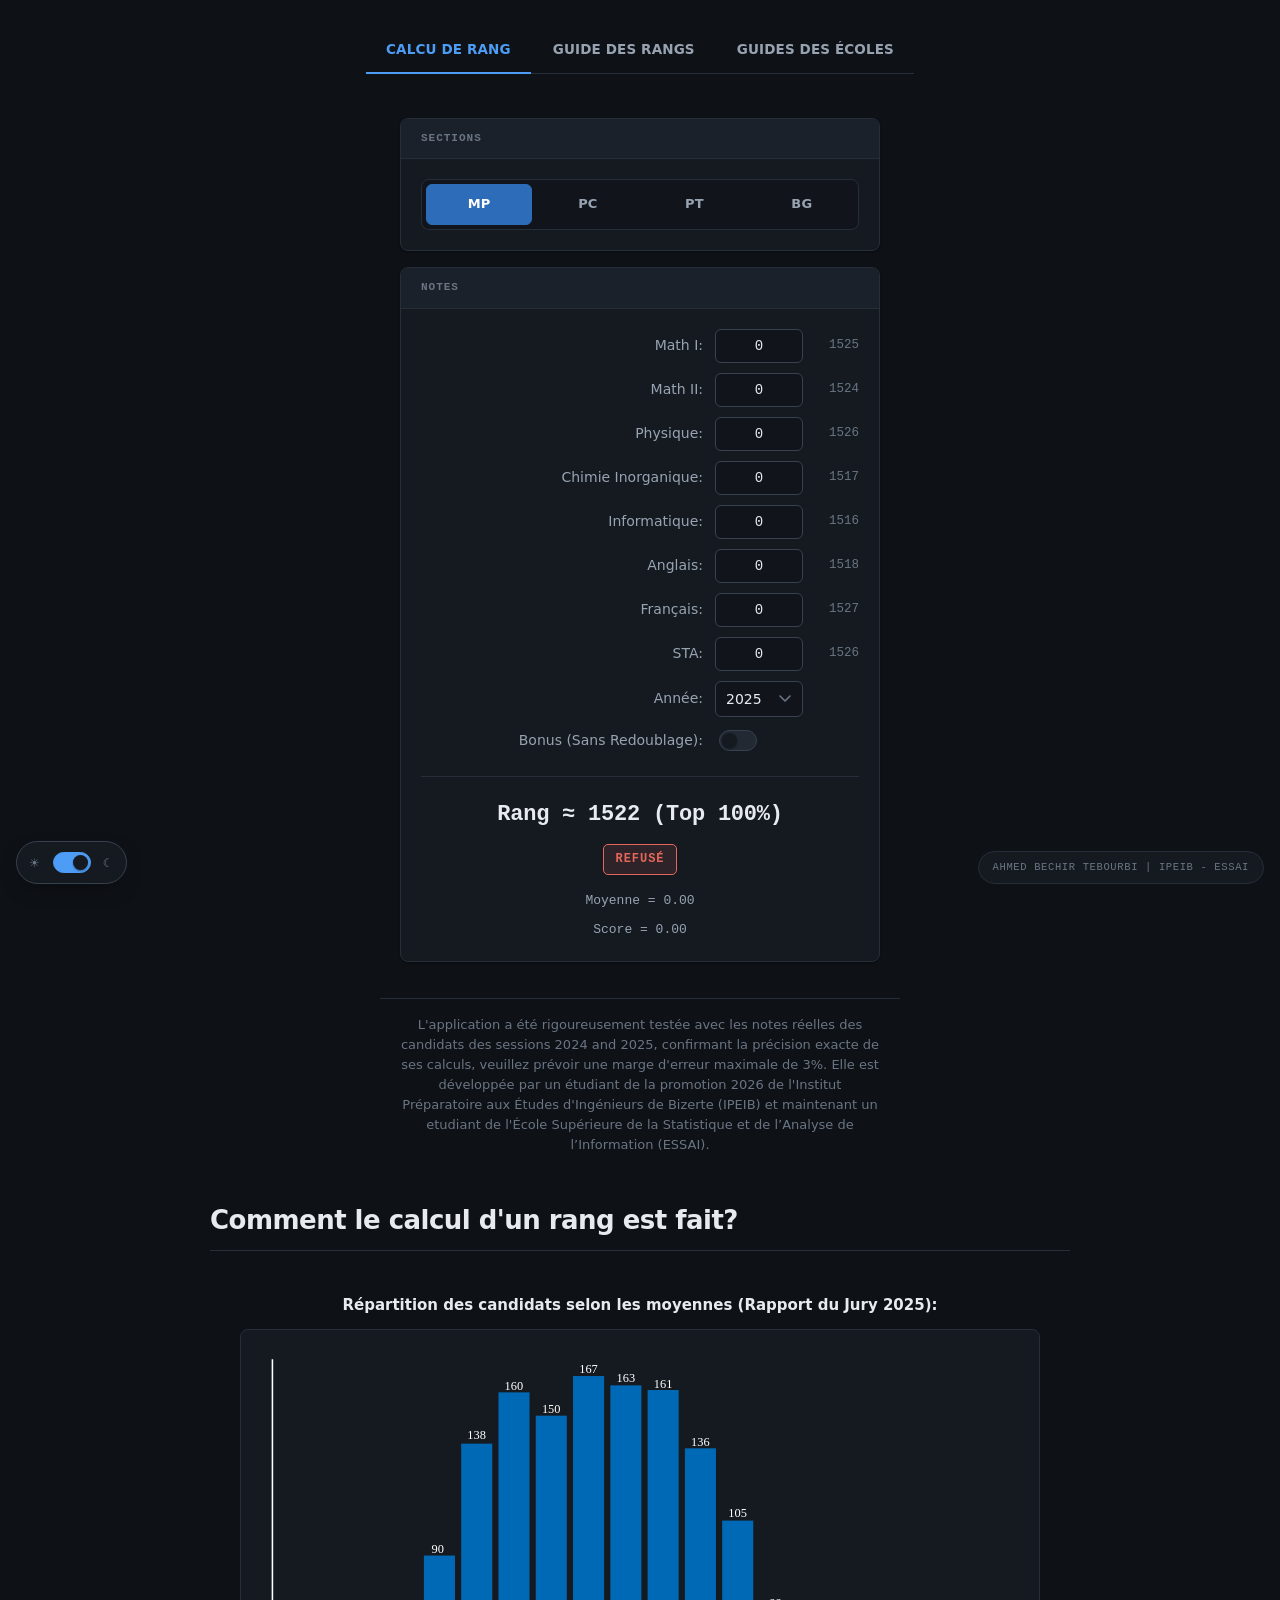
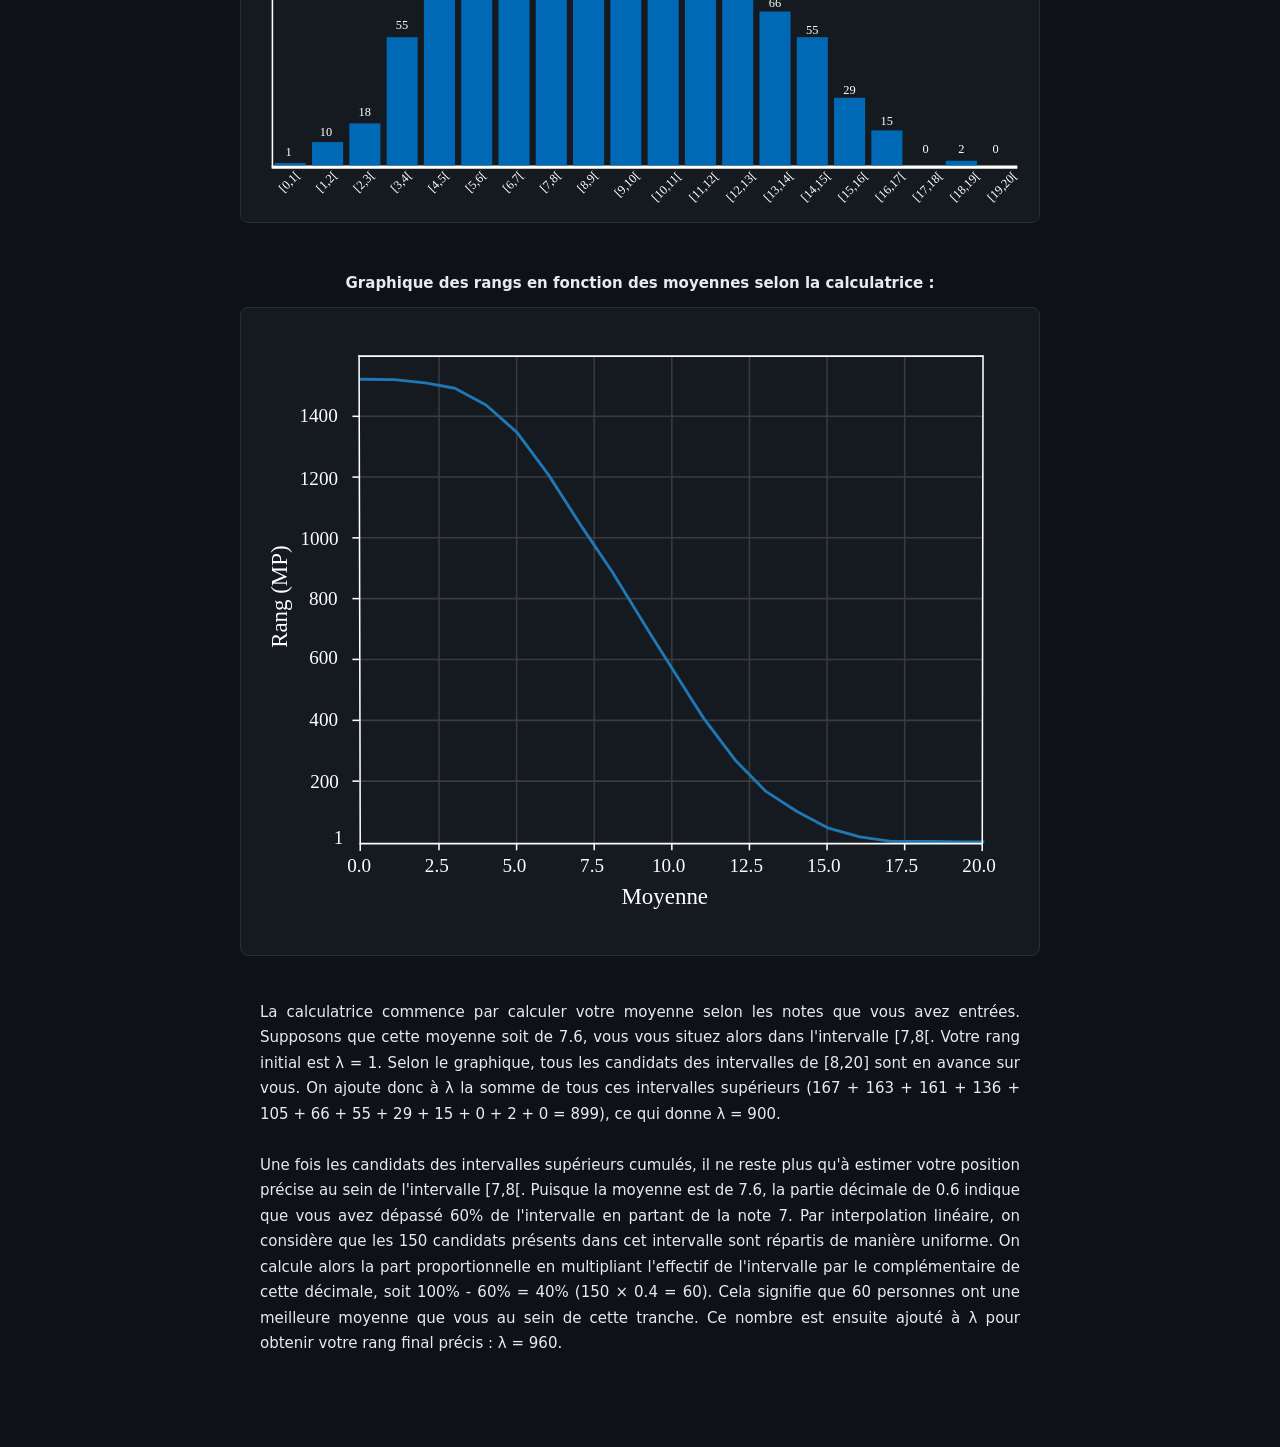
==== commit 097a21bc: "Add files via upload" ====
--- a/index.html
+++ b/index.html
@@ -7,7 +7,7 @@
   <meta name="author" content="Ahmed Bechir Tebourbi">
   <title>Guide de Preparatoire Tunisie</title>
   <link rel="icon" type="image/png" href="favicon.svg">
-  <link id="theme-link" rel="stylesheet" href="stylesheet1.css">
+  <link id="theme-link" rel="stylesheet" href="stylesheet.css?v=2">
 </head>
 <body style="padding-bottom: 100px;">
   <div class="global-theme-toggle">
@@ -118,11 +118,11 @@
     <p class="repar">
       Répartition des candidats selon les moyennes (Rapport du Jury 2025):
     </p>
-    <canvas id="chart" width="800" height="450"></canvas>
+    <img id="repartition-img" src="repartition_bright.svg" alt="Répartition des candidats selon les moyennes (Rapport du Jury 2025)">
     <p class="repar">
       Graphique des rangs en fonction des moyennes selon la calculatrice :
     </p>
-    <img src="distribution_bright.svg" alt="Répartition des candidats selon les moyennes (Rapport du Jury 2025)">
+    <img id="distribution-img" src="distribution_bright.svg" alt="Graphique des rangs en fonction des moyennes selon la calculatrice">
     <p class="explanation-text">
       La calculatrice commence par calculer votre moyenne selon les notes que vous avez entrées. Supposons que cette moyenne soit de 7.6, vous vous situez alors dans l'intervalle [7,8[. Votre rang initial est λ = 1. Selon le graphique, tous les candidats des intervalles de [8,20] sont en avance sur vous. On ajoute donc à λ la somme de tous ces intervalles supérieurs (167 + 163 + 161 + 136 + 105 + 66 + 55 + 29 + 15 + 0 + 2 + 0 = 899), ce qui donne λ = 900.<br><br>
       Une fois les candidats des intervalles supérieurs cumulés, il ne reste plus qu'à estimer votre position précise au sein de l'intervalle [7,8[. Puisque la moyenne est de 7.6, la partie décimale de 0.6 indique que vous avez dépassé 60% de l'intervalle en partant de la note 7. Par interpolation linéaire, on considère que les 150 candidats présents dans cet intervalle sont répartis de manière uniforme. On calcule alors la part proportionnelle en multipliant l'effectif de l'intervalle par le complémentaire de cette décimale, soit 100% - 60% = 40% (150 × 0.4 = 60). Cela signifie que 60 personnes ont une meilleure moyenne que vous au sein de cette tranche. Ce nombre est ensuite ajouté à λ pour obtenir votre rang final précis : λ = 960.
--- a/stylesheet.css
+++ b/stylesheet.css
@@ -0,0 +1,1496 @@
+@import url("https://fonts.googleapis.com/css2?family=IBM+Plex+Sans:wght@400;500;600;700&family=IBM+Plex+Mono:wght@400;500;600&display=swap");
+
+/* ==========================================================================
+   DARK THEME
+   Guide de Prépa Tunisie — dark theme.
+
+   Structure: this file is [type + metrics] + [dark tokens] + [shared
+   component rules]. stylesheet.css and stylesheet1.css differ ONLY in the
+   token block; every component rule below is identical in both files, so a
+   change to a component needs making once, in the same place, in each.
+   Nothing outside the token block hardcodes a color.
+   ========================================================================== */
+
+
+/* ==========================================================================
+   TYPE + METRICS — shared by both themes.
+   IBM Plex Sans for everything read as language, IBM Plex Mono for anything
+   read as data: ranks, capacities, grades, and the small uppercase labels
+   that name a field. Splitting the two on that rule alone is what makes the
+   tables scannable, and Plex is the house type of technical documentation
+   rather than a generic UI stack.
+   ========================================================================== */
+:root {
+    --font-sans: "IBM Plex Sans", system-ui, -apple-system, "Segoe UI", Roboto, sans-serif;
+    --font-mono: "IBM Plex Mono", "SFMono-Regular", Consolas, monospace;
+
+    --measure-wide: 860px;
+}
+
+/* ==========================================================================
+   THEME — Dark ("graphite")
+   Cool neutral greys with a single blue accent. Greys carry a slight blue
+   cast so the accent belongs to the palette rather than sitting on top of
+   it. Surfaces separate by luminance and a hairline border, not by shadow,
+   which is what keeps a dark UI legible.
+   ========================================================================== */
+:root {
+    color-scheme: dark;
+
+    /* Surfaces, from page back to the most raised element */
+    --bg: #0e1116;
+    --surface: #151a21;
+    --surface-2: #1b212a;
+    --surface-3: #222933;
+    --surface-inset: #11151b;
+
+    /* Hairlines. --border is the default rule; --border-strong marks the
+       edge of an interactive control so inputs read as targets. */
+    --border: #262e39;
+    --border-strong: #38424f;
+    --border-subtle: #1c232c;
+
+    --text: #e7ebf0;
+    --text-2: #98a3b2;
+    --text-3: #6a7583;
+
+    /* One accent. Used for state (active, focus, link) and for the numbers
+       that matter, never as decoration. */
+    --accent: #4d9cf5;
+    --accent-strong: #7ab6ff;
+    --accent-muted: #2f6db8;
+    /* The accent used as a FILL is a step deeper than the accent used as
+       text. A link has to hold against the dark background; a filled chip
+       has to hold white text on top of it. Same hue, two jobs. */
+    --accent-fill: #2c6cb9;
+    --accent-fill-hover: #357cd0;
+    --accent-soft: rgba(77, 156, 245, 0.13);
+    --accent-line: rgba(77, 156, 245, 0.38);
+    --on-accent: #ffffff;
+
+    /* The rank table's header bar is a deliberately dark band that breaks
+       from the body of the table — the strongest single contrast on the
+       guide page, and the thing that made the original table read as a
+       datasheet rather than a list. Kept dark in BOTH themes so the table
+       has the same character either way. */
+    --table-head-bg: #080c12;
+    --table-head-text: #e7eff6;
+
+    --success: #43b581;
+    --success-soft: rgba(67, 181, 129, 0.12);
+    --danger: #e5675c;
+    --danger-soft: rgba(229, 103, 92, 0.12);
+
+
+    --shadow-sm: 0 1px 2px rgba(0, 0, 0, 0.4);
+    --shadow-md: 0 8px 24px -12px rgba(0, 0, 0, 0.7);
+}
+
+
+/* Select chevron, tinted per theme so it never sits on the field as a
+   foreign black mark. */
+:root {
+    --chevron: url("data:image/svg+xml;utf8,<svg xmlns='http://www.w3.org/2000/svg' width='12' height='7' viewBox='0 0 12 7'><path d='M1 1L6 6L11 1' stroke='%236a7583' stroke-width='1.6' fill='none' stroke-linecap='round' stroke-linejoin='round'/></svg>");
+}
+
+/* ==========================================================================
+   BASE
+   ========================================================================== */
+* { box-sizing: border-box; }
+
+html { -webkit-text-size-adjust: 100%; }
+
+body {
+    background-color: var(--bg);
+    color: var(--text);
+    font-family: var(--font-sans);
+    font-size: 15px;
+    line-height: 1.6;
+    margin: 0;
+    padding: 28px 20px 100px;
+    display: flex;
+    flex-direction: column;
+    align-items: center;
+    -webkit-font-smoothing: antialiased;
+    -moz-osx-font-smoothing: grayscale;
+}
+
+a {
+    color: var(--accent);
+    text-decoration: none;
+    border-bottom: 1px solid var(--accent-line);
+    transition: color 0.15s ease, border-color 0.15s ease;
+}
+
+a:hover {
+    color: var(--accent-strong);
+    border-bottom-color: var(--accent-strong);
+}
+
+::selection {
+    background: var(--accent-soft);
+    color: var(--text);
+}
+
+/* Headings sit on a tight, deliberate scale. The page has real documentary
+   content in it, so the type has to hold long-form reading, not just labels. */
+h1, h2, h3, h4, h5 {
+    font-family: var(--font-sans);
+    color: var(--text);
+    letter-spacing: -0.011em;
+    margin: 0;
+}
+
+h1 {
+    font-size: 26px;
+    font-weight: 650;
+    line-height: 1.25;
+    letter-spacing: -0.02em;
+    max-width: var(--measure-wide);
+    margin: 48px auto 18px;
+    padding-bottom: 14px;
+    border-bottom: 1px solid var(--border);
+    width: 100%;
+}
+
+h2 {
+    font-size: 19px;
+    font-weight: 650;
+    line-height: 1.3;
+    margin: 36px 0 12px;
+}
+
+/* The page uses <u> heavily inside headings for emphasis; an underline under
+   an already-underlined heading rule reads as noise, so it becomes a weight
+   change instead. */
+h1 u, h2 u, h3 u, h4 u, h5 u {
+    text-decoration: none;
+}
+
+p { margin: 0 0 14px; }
+
+strong, b { font-weight: 600; }
+
+/* ==========================================================================
+   PANELS
+   ========================================================================== */
+.main-box {
+    position: relative;
+    width: 100%;
+    max-width: 480px;
+    margin: 0 auto 16px;
+    padding: 0 0 20px;
+    background-color: var(--surface);
+    border: 1px solid var(--border);
+    border-radius: 8px;
+    box-shadow: var(--shadow-sm);
+}
+
+/* Panel header. A quiet inset bar with a mono label — the convention of a
+   technical console, without imitating one. */
+.box-title {
+    font-family: var(--font-mono);
+    font-size: 11px;
+    font-weight: 600;
+    letter-spacing: 0.09em;
+    text-transform: uppercase;
+    color: var(--text-3);
+    background-color: var(--surface-2);
+    border-bottom: 1px solid var(--border);
+    border-radius: 8px 8px 0 0;
+    padding: 11px 20px;
+    margin-bottom: 20px;
+}
+
+form#calculator {
+    width: 100%;
+    max-width: 860px;
+    display: flex;
+    flex-direction: column;
+    align-items: center;
+}
+
+/* ==========================================================================
+   TABS
+   ========================================================================== */
+.tabs-container {
+    display: flex;
+    justify-content: center;
+    flex-wrap: wrap;
+    gap: 4px;
+    width: 100%;
+    max-width: 1180px;
+    padding: 4px;
+    background-color: var(--surface-2);
+    border: 1px solid var(--border);
+    border-radius: 8px;
+}
+
+/* Primary page navigation — the bar directly under <body>. Sized to its
+   labels rather than stretched across the viewport, and marked with a rule
+   rather than a fill: it is navigation, not the subject of the page. */
+body > .tabs-container {
+    width: auto;
+    max-width: 100%;
+    gap: 2px;
+    padding: 0;
+    background: none;
+    border: none;
+    border-bottom: 1px solid var(--border);
+    border-radius: 0;
+    margin-bottom: 28px;
+}
+
+body > .tabs-container .box-tab {
+    flex: 0 0 auto;
+    border-radius: 0;
+    border: none;
+    border-bottom: 2px solid transparent;
+    margin-bottom: -1px;
+    padding: 11px 20px;
+    font-size: 13.5px;
+}
+
+body > .tabs-container .box-tab:hover {
+    background: none;
+    color: var(--text);
+    border-bottom-color: var(--border-strong);
+}
+
+body > .tabs-container .box-tab.active {
+    color: var(--accent);
+    background: none;
+    border-color: transparent;
+    border-bottom-color: var(--accent);
+}
+
+/* The section tabs live inside a panel that already has a border, so they
+   drop the outer chrome and read as a segmented control. */
+.main-box .tabs-container,
+.table-search-tab .tabs-container {
+    background-color: var(--surface-inset);
+    margin: 0 20px;
+    width: auto;
+}
+
+.box-tab {
+    flex: 1 1 auto;
+    text-align: center;
+    font-family: var(--font-sans);
+    font-size: 13px;
+    font-weight: 550;
+    letter-spacing: 0.01em;
+    color: var(--text-2);
+    background-color: transparent;
+    border: 1px solid transparent;
+    border-radius: 6px;
+    padding: 9px 16px;
+    cursor: pointer;
+    user-select: none;
+    white-space: nowrap;
+    transition: color 0.15s ease, background-color 0.15s ease, border-color 0.15s ease;
+}
+
+.box-tab:hover {
+    color: var(--text);
+    background-color: var(--surface-3);
+}
+
+/* Active state is the accent doing structural work: a filled chip, no
+   underline, no glow. */
+.box-tab.active {
+    color: var(--on-accent);
+    background-color: var(--accent-fill);
+    border-color: var(--accent-fill);
+    font-weight: 600;
+}
+
+.box-tab.active:hover {
+    background-color: var(--accent-fill-hover);
+    border-color: var(--accent-fill-hover);
+}
+
+/* ==========================================================================
+   FORM CONTROLS
+   ========================================================================== */
+.input-group {
+    display: grid;
+    grid-template-columns: 1fr 88px 44px;
+    align-items: center;
+    gap: 12px;
+    width: 100%;
+    padding: 0 20px;
+    margin-bottom: 10px;
+}
+
+.input-group label {
+    font-size: 14px;
+    color: var(--text-2);
+    text-align: right;
+    justify-self: end;
+    line-height: 1.35;
+}
+
+/* The trailing label on each row is a live readout (the subject's own rank),
+   so it is set in mono and right-aligned to form a clean numeric column. */
+.input-group label:has(+ input + label) + input + label {
+    font-family: var(--font-mono);
+    font-size: 12.5px;
+    font-weight: 500;
+    color: var(--text-3);
+    text-align: right;
+    justify-self: end;
+    font-variant-numeric: tabular-nums;
+}
+
+input[type="number"],
+select,
+.search-container input,
+.table-search-tab input {
+    font-family: var(--font-mono);
+    font-size: 14px;
+    color: var(--text);
+    background-color: var(--surface-inset);
+    border: 1px solid var(--border-strong);
+    border-radius: 6px;
+    padding: 8px 10px;
+    outline: none;
+    transition: border-color 0.15s ease, box-shadow 0.15s ease, background-color 0.15s ease;
+}
+
+input[type="number"] {
+    width: 100%;
+    text-align: center;
+    font-variant-numeric: tabular-nums;
+}
+
+input[type="number"]:focus,
+select:focus,
+.search-container input:focus,
+.table-search-tab input:focus {
+    border-color: var(--accent);
+    box-shadow: 0 0 0 3px var(--accent-soft);
+    background-color: var(--surface);
+}
+
+input::placeholder { color: var(--text-3); }
+
+/* Hide the spinners: the field is a grade out of 20, typed not nudged. */
+input[type="number"]::-webkit-outer-spin-button,
+input[type="number"]::-webkit-inner-spin-button {
+    -webkit-appearance: none;
+    margin: 0;
+}
+input[type="number"] { -moz-appearance: textfield; }
+
+select {
+    width: 100%;
+    font-family: var(--font-sans);
+    appearance: none;
+    -webkit-appearance: none;
+    -moz-appearance: none;
+    cursor: pointer;
+    padding-right: 34px;
+    background-image: var(--chevron);
+    background-repeat: no-repeat;
+    background-position: right 11px center;
+}
+
+select:hover { border-color: var(--accent-muted); }
+
+select option {
+    background-color: var(--surface);
+    color: var(--text);
+}
+
+select option:checked,
+select option:hover {
+    background-color: var(--accent-soft);
+}
+
+/* The school picker is a primary navigation control on its tab, so it gets
+   more presence than a form field would. */
+#schools select {
+    max-width: 420px;
+    margin: 0 auto 10px;
+    display: block;
+    font-size: 14.5px;
+    padding-top: 10px;
+    padding-bottom: 10px;
+}
+
+/* Switch */
+input[type="checkbox"] {
+    position: relative;
+    width: 38px;
+    height: 21px;
+    flex: none;
+    justify-self: start;
+    appearance: none;
+    -webkit-appearance: none;
+    background-color: var(--surface-3);
+    border: 1px solid var(--border-strong);
+    border-radius: 11px;
+    cursor: pointer;
+    outline: none;
+    transition: background-color 0.18s ease, border-color 0.18s ease;
+}
+
+input[type="checkbox"]:checked {
+    background-color: var(--accent);
+    border-color: var(--accent);
+}
+
+input[type="checkbox"]:focus-visible {
+    box-shadow: 0 0 0 3px var(--accent-soft);
+}
+
+input[type="checkbox"]::before {
+    content: '';
+    position: absolute;
+    width: 15px;
+    height: 15px;
+    border-radius: 50%;
+    top: 2px;
+    left: 2px;
+    background-color: var(--surface);
+    box-shadow: var(--shadow-sm);
+    transition: transform 0.18s ease;
+}
+
+input[type="checkbox"]:checked::before {
+    transform: translateX(17px);
+}
+
+/* ==========================================================================
+   RESULTS
+   Four readouts stacked at the foot of the calculator. The rank is the
+   headline; the verdict is the only colored element; mean and score are
+   supporting rows.
+   ========================================================================== */
+#result {
+    font-family: var(--font-mono);
+    font-size: 22px;
+    font-weight: 600;
+    font-variant-numeric: tabular-nums;
+    letter-spacing: -0.01em;
+    color: var(--text);
+    text-align: center;
+    margin: 22px 20px 0;
+    padding-top: 20px;
+    border-top: 1px solid var(--border);
+}
+
+.Refuse,
+.Admise {
+    display: block;
+    width: fit-content;
+    font-family: var(--font-mono);
+    font-size: 12px;
+    font-weight: 600;
+    letter-spacing: 0.08em;
+    text-transform: uppercase;
+    border-radius: 5px;
+    padding: 5px 12px;
+    margin: 12px auto 0;
+}
+
+.Refuse {
+    color: var(--danger);
+    background-color: var(--danger-soft);
+    border: 1px solid var(--danger);
+}
+
+.Admise {
+    color: var(--success);
+    background-color: var(--success-soft);
+    border: 1px solid var(--success);
+}
+
+#result2,
+#result3 {
+    font-family: var(--font-mono);
+    font-size: 13px;
+    font-variant-numeric: tabular-nums;
+    color: var(--text-2);
+    text-align: center;
+    margin-top: 8px;
+}
+
+#result2 { margin-top: 16px; }
+
+/* ==========================================================================
+   PROSE BLOCKS
+   ========================================================================== */
+.remarque {
+    width: 100%;
+    max-width: 520px;
+    box-sizing: border-box;
+    margin: 20px auto 0;
+    padding: 16px 20px 0;
+    border-top: 1px solid var(--border);
+    font-size: 13px;
+    line-height: 1.55;
+    color: var(--text-3);
+    text-align: center;
+}
+
+/* The contact notices frame the rank tables, so they keep the panel
+   treatment and the accent edge, and match the table's width. */
+.contact-notice {
+    width: 100%;
+    max-width: 1200px;
+    box-sizing: border-box;
+    margin: 20px auto;
+    padding: 14px 20px;
+    background-color: var(--surface);
+    border: 1px solid var(--border);
+    border-left: 3px solid var(--accent);
+    border-radius: 6px;
+    font-size: 14px;
+    line-height: 1.6;
+    color: var(--text-2);
+}
+
+.remarque b,
+.contact-notice b,
+.remarque strong,
+.contact-notice strong {
+    color: var(--text);
+}
+
+.contact-link {
+    font-weight: 550;
+}
+
+.repar {
+    width: 100%;
+    max-width: 800px;
+    box-sizing: border-box;
+    margin: 24px auto 12px;
+    padding: 0 20px;
+    font-size: 15px;
+    font-weight: 600;
+    line-height: 1.6;
+    color: var(--text);
+    text-align: center;
+}
+
+.explanation-text {
+    width: 100%;
+    max-width: 800px;
+    box-sizing: border-box;
+    margin: 20px auto;
+    padding: 0 20px;
+    font-size: 15px;
+    line-height: 1.7;
+    color: var(--text);
+    text-align: justify;
+    text-justify: inter-word;
+}
+
+.explanation-text p {
+    margin: 0 0 16px;
+}
+
+.explanation-text strong {
+    color: var(--text);
+    font-weight: 600;
+}
+
+/* A long quotation from the jury president. Set as a quote block so it is
+   visibly sourced material rather than the author's own voice. */
+.explanation-text h4 {
+    font-size: 14px;
+    font-weight: 600;
+    color: var(--text);
+    margin: 28px 0 10px;
+}
+
+.explanation-text h4 + p {
+    padding: 16px 20px;
+    background-color: var(--surface-2);
+    border-left: 3px solid var(--border-strong);
+    border-radius: 0 6px 6px 0;
+    font-size: 14.5px;
+    color: var(--text-2);
+}
+
+.justified-text p {
+    text-align: justify;
+    text-justify: inter-word;
+    hyphens: auto;
+}
+
+/* Chart images (repartition / distribution SVGs) */
+.explanation-text + img,
+form#calculator > img,
+#calculator img {
+    display: block;
+    width: 100%;
+    max-width: 800px;
+    height: auto;
+    margin: 0 auto 24px;
+    padding: 12px;
+    box-sizing: border-box;
+    background-color: var(--surface);
+    border: 1px solid var(--border);
+    border-radius: 8px;
+}
+
+#chart {
+    background-color: var(--surface);
+    border: 1px solid var(--border);
+    border-radius: 8px;
+    max-width: 100%;
+    height: auto;
+    display: block;
+    margin: 0 auto 24px;
+    padding: 12px;
+}
+
+/* ==========================================================================
+   PAGE CONTAINERS
+   Note: the markup uses class "page-content-rapper"; both spellings are
+   matched here so the constraint applies either way.
+   ========================================================================== */
+#schools,
+.page-content-wrapper,
+.page-content-rapper {
+    width: 100%;
+    max-width: 900px;
+    margin: 0 auto;
+    padding: 0 0 40px;
+}
+
+#guide {
+    width: 100%;
+    max-width: 1180px;
+    margin: 0 auto;
+    padding: 0 0 40px;
+}
+
+.hidden-element,
+.input-group.hidden-element,
+div.hidden-element {
+    display: none !important;
+}
+
+/* ==========================================================================
+   THEME TOGGLE + WATERMARK
+   ========================================================================== */
+.global-theme-toggle {
+    position: fixed;
+    bottom: 16px;
+    left: 16px;
+    z-index: 1000;
+    display: flex;
+    align-items: center;
+    gap: 9px;
+    padding: 7px 12px;
+    background-color: var(--surface);
+    border: 1px solid var(--border-strong);
+    border-radius: 999px;
+    box-shadow: var(--shadow-md);
+}
+
+.theme-toggle-icon {
+    font-size: 12px;
+    line-height: 1;
+    color: var(--text-3);
+    user-select: none;
+    pointer-events: none;
+}
+
+.global-theme-toggle input[type="checkbox"] {
+    justify-self: auto;
+}
+
+.watermark {
+    position: fixed;
+    bottom: 16px;
+    right: 16px;
+    z-index: 1000;
+    font-family: var(--font-mono);
+    font-size: 10.5px;
+    font-weight: 500;
+    letter-spacing: 0.06em;
+    color: var(--text-3);
+    background-color: var(--surface);
+    border: 1px solid var(--border);
+    border-radius: 999px;
+    padding: 7px 14px;
+    pointer-events: none;
+    user-select: none;
+}
+
+/* ==========================================================================
+   FILTER BAR — rank tables
+   ========================================================================== */
+.table-search-tab {
+    width: 100%;
+    max-width: 1200px;
+    margin: 0 auto;
+    padding: 0 0 18px;
+    background-color: var(--surface);
+    border: 1px solid var(--border-strong);
+    border-bottom: none;
+    border-radius: 8px 8px 0 0;
+    box-shadow: var(--shadow-sm);
+}
+
+.table-search-tab .box-title {
+    margin-bottom: 18px;
+}
+
+.filter-inputs-row {
+    display: flex;
+    gap: 12px;
+    padding: 0 20px;
+}
+
+.filter-field {
+    flex: 1 1 0;
+    min-width: 0;
+}
+
+.filter-field input {
+    width: 100%;
+}
+
+.table-search {
+    font-family: var(--font-sans) !important;
+}
+
+input[type="number"].rank-filter {
+    text-align: left;
+}
+
+.search-container {
+    width: 100%;
+    display: flex;
+    justify-content: center;
+    padding: 10px 0;
+}
+
+.search-container input {
+    width: 100%;
+    max-width: 500px;
+}
+
+/* ==========================================================================
+   RANK TABLE
+   Keeps the original structure: a hard dark header band over a light body,
+   institution names in mono as the anchor column, and both figures centred
+   in mono so ranks can be compared down the column at a glance.
+   ========================================================================== */
+.rank-table-wrapper {
+    width: 100%;
+    display: flex;
+    flex-direction: column;
+    align-items: center;
+}
+
+.rank-table {
+    width: 100%;
+    max-width: 1200px;
+    table-layout: fixed;
+    border-collapse: separate;
+    border-spacing: 0;
+    font-family: var(--font-sans);
+    background-color: var(--surface);
+    border: 1px solid var(--border-strong);
+    border-radius: 8px;
+    overflow: hidden;
+    margin: 0 0 40px;
+    box-shadow: var(--shadow-sm);
+}
+
+/* The table sits directly beneath the filter panel and shares its edge, so
+   the two read as one instrument rather than two stacked boxes. Applied to
+   every table, not just the first: the four section tables are siblings and
+   whichever one is visible is the one under the panel. */
+.rank-table {
+    border-top-left-radius: 0;
+    border-top-right-radius: 0;
+}
+
+.rank-table th {
+    font-family: var(--font-mono);
+    font-size: 12.5px;
+    font-weight: 600;
+    letter-spacing: 0.08em;
+    text-transform: uppercase;
+    color: var(--table-head-text);
+    background-color: var(--table-head-bg);
+    border-bottom: 2px solid var(--accent);
+    padding: 15px 22px;
+    text-align: left;
+    white-space: nowrap;
+}
+
+.rank-table th:nth-child(1) { width: 38%; }
+.rank-table th:nth-child(2) { width: 30%; }
+.rank-table th:nth-child(3) { width: 16%; text-align: center; }
+.rank-table th:nth-child(4) { width: 16%; text-align: center; }
+
+.rank-table td {
+    padding: 15px 22px;
+    font-size: 14.5px;
+    line-height: 1.45;
+    color: var(--text);
+    vertical-align: middle;
+    word-wrap: break-word;
+}
+
+.rank-table tbody td {
+    border: none;
+}
+
+/* Rules are drawn only where a new record starts, so a multi-row institution
+   reads as one block instead of four separate ones. */
+.rank-table tbody tr:has(td[rowspan]) td,
+.rank-table tbody tr:first-child td,
+.rank-table tbody tr td:first-child:not([rowspan]) {
+    border-top: 1px solid var(--border-subtle);
+}
+
+.rank-table tbody tr:first-child td {
+    border-top: none;
+}
+
+/* Institution column — mono and accented, so a school can be picked out of
+   a long table without reading it. */
+.rank-table td[rowspan] {
+    font-family: var(--font-mono);
+    font-weight: 700;
+    font-size: 13px;
+    line-height: 1.4;
+    color: var(--accent);
+    background-color: var(--surface-2);
+    border-right: 1px solid var(--border-subtle);
+    vertical-align: top;
+    padding-top: 16px;
+}
+
+.rank-table tbody td:nth-last-child(2),
+.rank-table tbody td:last-child {
+    font-family: var(--font-mono);
+    font-weight: 700;
+    font-variant-numeric: tabular-nums;
+    text-align: center;
+}
+
+/* Both figures are set in the accent, the rank at full strength and the
+   capacity a step back — they are read together, but the rank is the one
+   being looked up. */
+.rank-table tbody td:nth-last-child(2) {
+    color: var(--accent-strong);
+}
+
+.rank-table tbody td:last-child {
+    color: var(--accent);
+}
+
+.rank-table tbody tr:hover td {
+    background-color: var(--surface-2);
+}
+
+.rank-table tbody tr:hover td[rowspan] {
+    background-color: var(--surface-3);
+}
+
+/* ==========================================================================
+   SCHOOL CARDS
+   ========================================================================== */
+.school-description-card {
+    position: relative;
+    background-color: var(--surface);
+    border: 1px solid var(--border);
+    border-radius: 10px;
+    padding: 0 28px 24px;
+    margin-bottom: 22px;
+    width: 100%;
+    box-shadow: var(--shadow-sm);
+    overflow: hidden;
+}
+
+.school-header {
+    display: flex;
+    justify-content: space-between;
+    align-items: flex-start;
+    gap: 20px;
+    background-color: var(--surface-2);
+    border-bottom: 1px solid var(--border);
+    margin: 0 -28px 22px;
+    padding: 20px 28px;
+}
+
+/* The markup puts the acronym (h3) before the full name (h4); reversing the
+   visual order without touching the HTML turns the acronym into a kicker
+   above the title, which is how an institution is normally identified. */
+.school-title-group {
+    display: flex;
+    flex-direction: column-reverse;
+    gap: 4px;
+    min-width: 0;
+}
+
+.school-title-group h3 {
+    font-family: var(--font-mono);
+    font-size: 11px;
+    font-weight: 600;
+    letter-spacing: 0.12em;
+    color: var(--accent);
+    text-transform: uppercase;
+}
+
+.school-title-group h4 {
+    font-size: 20px;
+    font-weight: 650;
+    line-height: 1.3;
+    letter-spacing: -0.015em;
+    color: var(--text);
+}
+
+.school-badges {
+    display: flex;
+    gap: 7px;
+    align-items: center;
+    flex-wrap: wrap;
+    justify-content: flex-end;
+    flex: none;
+    padding-top: 2px;
+}
+
+.badge {
+    font-family: var(--font-mono);
+    font-size: 10px;
+    font-weight: 550;
+    letter-spacing: 0.05em;
+    text-transform: uppercase;
+    white-space: nowrap;
+    padding: 4px 9px;
+    border-radius: 4px;
+    border: 1px solid var(--border-strong);
+    color: var(--text-3);
+    background-color: var(--surface);
+}
+
+.badge-type {
+    color: var(--accent);
+    border-color: var(--accent-line);
+    background-color: var(--accent-soft);
+}
+
+/* Spec strip — the four facts worth scanning before reading anything. */
+.school-stats-grid {
+    display: grid;
+    grid-template-columns: repeat(auto-fit, minmax(190px, 1fr));
+    gap: 1px;
+    background-color: var(--border);
+    border: 1px solid var(--border);
+    border-radius: 6px;
+    overflow: hidden;
+    margin-bottom: 26px;
+}
+
+.stat-item {
+    display: flex;
+    flex-direction: column;
+    gap: 5px;
+    background-color: var(--surface-2);
+    padding: 12px 15px;
+}
+
+.stat-label {
+    font-family: var(--font-mono);
+    font-size: 9.5px;
+    font-weight: 600;
+    letter-spacing: 0.09em;
+    text-transform: uppercase;
+    color: var(--text-3);
+}
+
+.stat-value {
+    font-size: 13.5px;
+    font-weight: 500;
+    line-height: 1.45;
+    color: var(--text);
+}
+
+.school-body h5 {
+    font-size: 12px;
+    font-weight: 600;
+    letter-spacing: 0.07em;
+    text-transform: uppercase;
+    color: var(--text-3);
+    font-family: var(--font-mono);
+    margin: 28px 0 12px;
+    padding-bottom: 8px;
+    border-bottom: 1px solid var(--border);
+}
+
+.school-body h5:first-child {
+    margin-top: 0;
+}
+
+.school-body p {
+    font-size: 14.5px;
+    line-height: 1.7;
+    color: var(--text-2);
+    margin: 0 0 14px;
+}
+
+/* ==========================================================================
+   FILIÈRE HIERARCHY
+   Four nested levels. They are told apart by indentation, label weight and
+   a single guide rule per level — not by four different colored blocks,
+   which is what made the previous version hard to read at depth.
+   ========================================================================== */
+.branch-list {
+    list-style: none;
+    padding: 0;
+    margin: 0;
+}
+
+.branch-list > li {
+    padding: 18px 0;
+    border-top: 1px solid var(--border);
+    color: var(--text-2);
+    font-size: 14.5px;
+    line-height: 1.7;
+}
+
+.branch-list > li:first-child {
+    border-top: none;
+    padding-top: 2px;
+}
+
+.branch-list > li:last-child {
+    padding-bottom: 2px;
+}
+
+/* Level 1 — the named filière. */
+.branch-list > li > strong {
+    display: block;
+    font-size: 16px;
+    font-weight: 650;
+    letter-spacing: -0.01em;
+    color: var(--text);
+    margin-bottom: 7px;
+}
+
+.filiere {
+    list-style: none;
+    padding: 0 0 0 18px;
+    margin: 16px 0 0;
+    border-left: 1px solid var(--border);
+}
+
+.filiere > li {
+    margin-bottom: 20px;
+}
+
+.filiere > li:last-child {
+    margin-bottom: 0;
+}
+
+/* Level 2 — section label. Same treatment for all three channels: the
+   distinction between "options", "double diplôme" and "cycle" is carried
+   by the words, which are already explicit. */
+.filiere > li > strong,
+.filiere > li:nth-child(1) > strong,
+.filiere > li:nth-child(2) > strong,
+.filiere > li:nth-child(3) > strong,
+.filiere > li:nth-child(n+4) > strong {
+    display: block;
+    font-family: var(--font-mono);
+    font-size: 10.5px;
+    font-weight: 600;
+    letter-spacing: 0.08em;
+    text-transform: uppercase;
+    color: var(--text-3);
+    background: none;
+    border: none;
+    padding: 0;
+    margin-bottom: 10px;
+}
+
+.option-list {
+    list-style: none;
+    padding: 0;
+    margin: 0;
+    display: flex;
+    flex-direction: column;
+    gap: 1px;
+}
+
+/* Level 3 — the actual named item. */
+.option-list > li,
+.filiere > li:nth-child(2) .option-list > li {
+    padding: 10px 14px;
+    background-color: var(--surface-2);
+    border: none;
+    border-left: 2px solid var(--border-strong);
+    color: var(--text-2);
+    font-size: 13.5px;
+    line-height: 1.65;
+}
+
+.option-list > li:first-child {
+    border-radius: 4px 4px 0 0;
+}
+
+.option-list > li:last-child {
+    border-radius: 0 0 4px 4px;
+}
+
+.option-list > li > strong {
+    color: var(--text);
+    font-weight: 600;
+}
+
+/* Level 4 — Voie Standard vs Voie Double Diplôme. A genuine fork, so it is
+   laid out as two parallel cards; the accent marks the outbound path. */
+.sub-list {
+    list-style: none;
+    padding: 0;
+    margin: 12px 0 4px;
+    display: grid;
+    grid-template-columns: repeat(auto-fit, minmax(240px, 1fr));
+    gap: 10px;
+}
+
+.sub-list li {
+    background-color: var(--surface);
+    border: 1px solid var(--border);
+    border-top: 2px solid var(--border-strong);
+    border-radius: 5px;
+    padding: 12px 14px;
+    font-size: 13px;
+    line-height: 1.6;
+    color: var(--text-2);
+}
+
+.sub-list li:nth-child(2) {
+    border-top-color: var(--accent);
+}
+
+.sub-list li strong,
+.sub-list li:nth-child(1) strong {
+    display: block;
+    font-family: var(--font-mono);
+    font-size: 10px;
+    font-weight: 600;
+    letter-spacing: 0.07em;
+    text-transform: uppercase;
+    color: var(--text-3);
+    margin-bottom: 6px;
+}
+
+.sub-list li:nth-child(2) strong {
+    color: var(--accent);
+}
+
+/* ==========================================================================
+   RESPONSIVE
+   ========================================================================== */
+@media screen and (max-width: 768px) {
+    body {
+        padding: 18px 12px 110px;
+        font-size: 14.5px;
+    }
+
+    h1 { font-size: 22px; margin-top: 36px; }
+    h2 { font-size: 17.5px; }
+
+    body > .tabs-container {
+        width: 100%;
+        flex-wrap: nowrap;
+        overflow-x: auto;
+        justify-content: flex-start;
+        scrollbar-width: none;
+        margin-bottom: 22px;
+    }
+
+    body > .tabs-container::-webkit-scrollbar { display: none; }
+
+    body > .tabs-container .box-tab {
+        padding: 11px 14px;
+        font-size: 12.5px;
+    }
+
+    .global-theme-toggle {
+        bottom: 12px;
+        left: 12px;
+        padding: 6px 10px;
+    }
+
+    .watermark {
+        bottom: 12px;
+        right: 12px;
+        max-width: 46vw;
+        font-size: 9px;
+        padding: 6px 10px;
+        overflow: hidden;
+        text-overflow: ellipsis;
+        white-space: nowrap;
+    }
+
+    .main-box {
+        max-width: 100%;
+        padding-bottom: 16px;
+    }
+
+    .box-title {
+        padding: 10px 14px;
+    }
+
+    .main-box .tabs-container,
+    .table-search-tab .tabs-container {
+        margin: 0 14px;
+    }
+
+    .box-tab {
+        padding: 9px 10px;
+        font-size: 12.5px;
+    }
+
+    /* Label above the field on narrow screens — a 150px right-aligned label
+       column leaves no room for the field itself on a phone. */
+    .input-group {
+        grid-template-columns: minmax(0, 1fr) 92px 30px;
+        gap: 10px;
+        padding: 0 14px;
+        margin-bottom: 12px;
+    }
+
+    .input-group label {
+        text-align: left;
+        justify-self: start;
+        font-size: 13.5px;
+        line-height: 1.3;
+    }
+
+    .input-group label:has(+ input + label) + input + label {
+        text-align: right;
+        justify-self: end;
+    }
+
+    .input-group input[type="number"],
+    .input-group select {
+        width: 100%;
+    }
+
+    .input-group input[type="checkbox"] {
+        justify-self: end;
+    }
+
+    #result {
+        font-size: 19px;
+        margin-left: 14px;
+        margin-right: 14px;
+    }
+
+    .filter-inputs-row {
+        flex-direction: column;
+        padding: 0 14px;
+    }
+
+    .remarque,
+    .contact-notice,
+    .explanation-text {
+        font-size: 14px;
+        padding-left: 15px;
+        padding-right: 15px;
+    }
+
+    .explanation-text {
+        padding-left: 0;
+        padding-right: 0;
+    }
+
+    /* The table is compressed to fit rather than set to scroll: rank and
+       capacity are the two numbers the table exists to show, and a reader
+       who has to swipe sideways to reach them has effectively lost them.
+       Institution names wrap instead. */
+    .rank-table th,
+    .rank-table td {
+        padding: 9px 6px;
+        font-size: 11px;
+    }
+
+    /* Wide enough that "Télécommunications" sets on one line — the column
+       was breaking it mid-word, which is worse than a narrower name column. */
+    .rank-table tbody tr td:not([rowspan]):nth-child(2) {
+        word-break: normal;
+        overflow-wrap: break-word;
+    }
+
+    .rank-table th {
+        white-space: normal;
+        font-size: 9px;
+        letter-spacing: 0.05em;
+        line-height: 1.3;
+    }
+
+    .rank-table td[rowspan] {
+        font-size: 10.5px;
+        padding-right: 6px;
+        word-break: normal;
+        overflow-wrap: break-word;
+    }
+
+    .rank-table th:nth-child(1),
+    .rank-table td[rowspan] { width: 30%; }
+
+    .rank-table th:nth-child(2),
+    .rank-table tbody tr td:not([rowspan]):nth-child(2) { width: 36%; }
+
+    .rank-table th:nth-child(3),
+    .rank-table td:nth-child(3) { width: 17%; }
+
+    .rank-table th:nth-child(4),
+    .rank-table td:last-child { width: 17%; }
+
+    .school-description-card {
+        padding: 0 16px 20px;
+        border-radius: 8px;
+    }
+
+    .school-header {
+        flex-direction: column;
+        gap: 12px;
+        margin: 0 -16px 18px;
+        padding: 16px;
+    }
+
+    .school-badges {
+        justify-content: flex-start;
+    }
+
+    .school-title-group h4 {
+        font-size: 17.5px;
+    }
+
+    .school-stats-grid {
+        grid-template-columns: 1fr;
+    }
+
+    .filiere {
+        padding-left: 12px;
+    }
+
+    .sub-list {
+        grid-template-columns: 1fr;
+    }
+}
+
+/* ==========================================================================
+   PRINT — neutral, ink-efficient, no interface chrome.
+   ========================================================================== */
+@media print {
+    body {
+        background: #ffffff !important;
+        color: #111111 !important;
+        padding: 0;
+        display: block;
+    }
+
+    form,
+    .tabs-container,
+    .table-search-tab,
+    .watermark,
+    .global-theme-toggle,
+    .contact-notice {
+        display: none !important;
+    }
+
+    #guide,
+    #schools {
+        display: block !important;
+        width: 100% !important;
+        max-width: 100% !important;
+        margin: 0 !important;
+        padding: 0 !important;
+    }
+
+    .school-description-card {
+        break-inside: avoid;
+        box-shadow: none !important;
+        border: 1px solid #cccccc !important;
+        background: #ffffff !important;
+    }
+
+    .school-header {
+        background: #ffffff !important;
+        border-bottom: 1px solid #111111 !important;
+    }
+
+    .school-title-group h3 {
+        color: #444444 !important;
+    }
+
+    .school-title-group h4,
+    .school-body p,
+    .branch-list li,
+    .filiere li,
+    .option-list li,
+    .sub-list li {
+        color: #111111 !important;
+        background: #ffffff !important;
+    }
+
+    .rank-table {
+        display: table !important;
+        width: 100% !important;
+        background: #ffffff !important;
+        color: #111111 !important;
+        border: 1px solid #cccccc !important;
+        box-shadow: none !important;
+        page-break-inside: auto !important;
+        margin-bottom: 24px !important;
+    }
+
+    .rank-table tr {
+        page-break-inside: avoid !important;
+    }
+
+    .rank-table th {
+        background: #f2f2f2 !important;
+        color: #111111 !important;
+        border-bottom: 1px solid #999999 !important;
+    }
+
+    .rank-table td {
+        color: #111111 !important;
+        background: #ffffff !important;
+        border-top: 1px solid #dddddd !important;
+    }
+
+    .rank-table td[rowspan] {
+        background: #ffffff !important;
+        color: #111111 !important;
+    }
+
+    .rank-table tbody td:nth-last-child(2),
+    .rank-table td:last-child {
+        color: #111111 !important;
+    }
+
+    .remarque,
+    .explanation-text {
+        color: #333333 !important;
+        background: #ffffff !important;
+        border-color: #cccccc !important;
+    }
+
+    .explanation-text strong {
+        color: #111111 !important;
+    }
+
+    .justified-text p {
+        text-align: justify;
+    }
+}
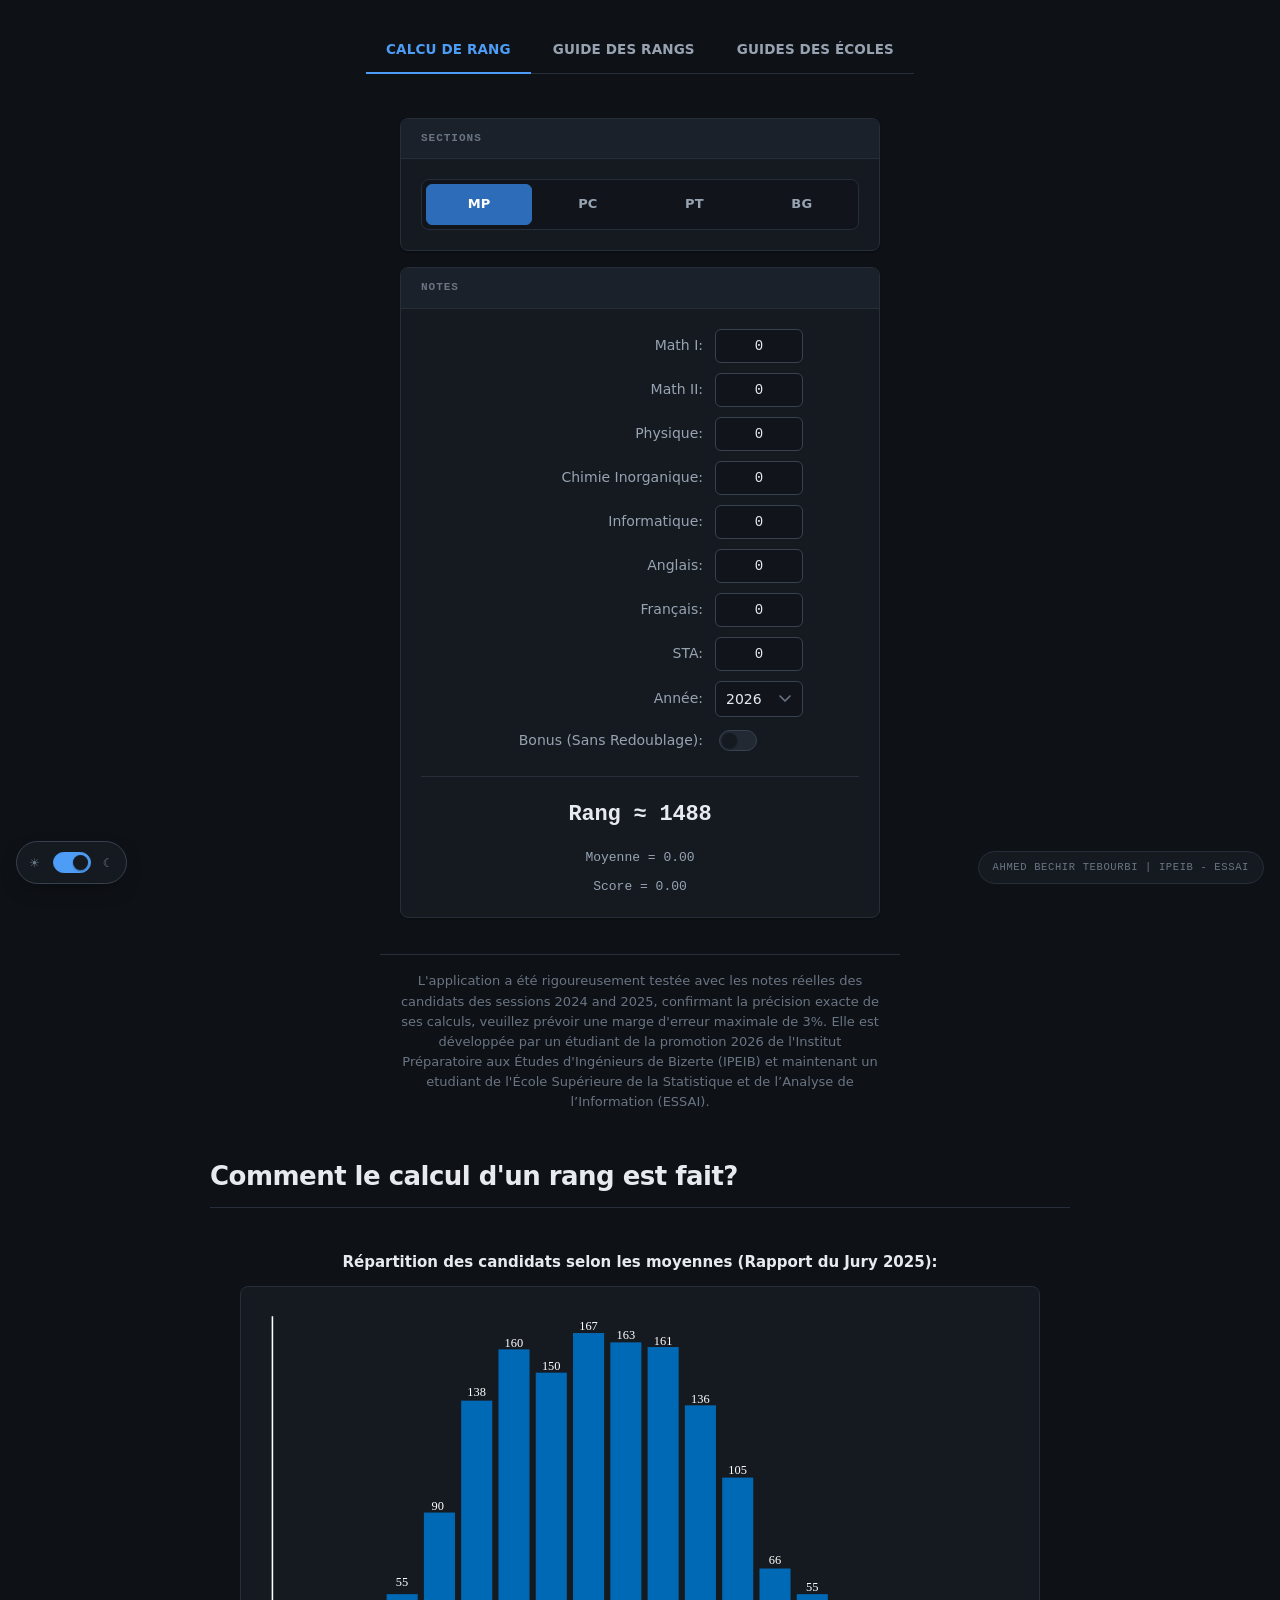
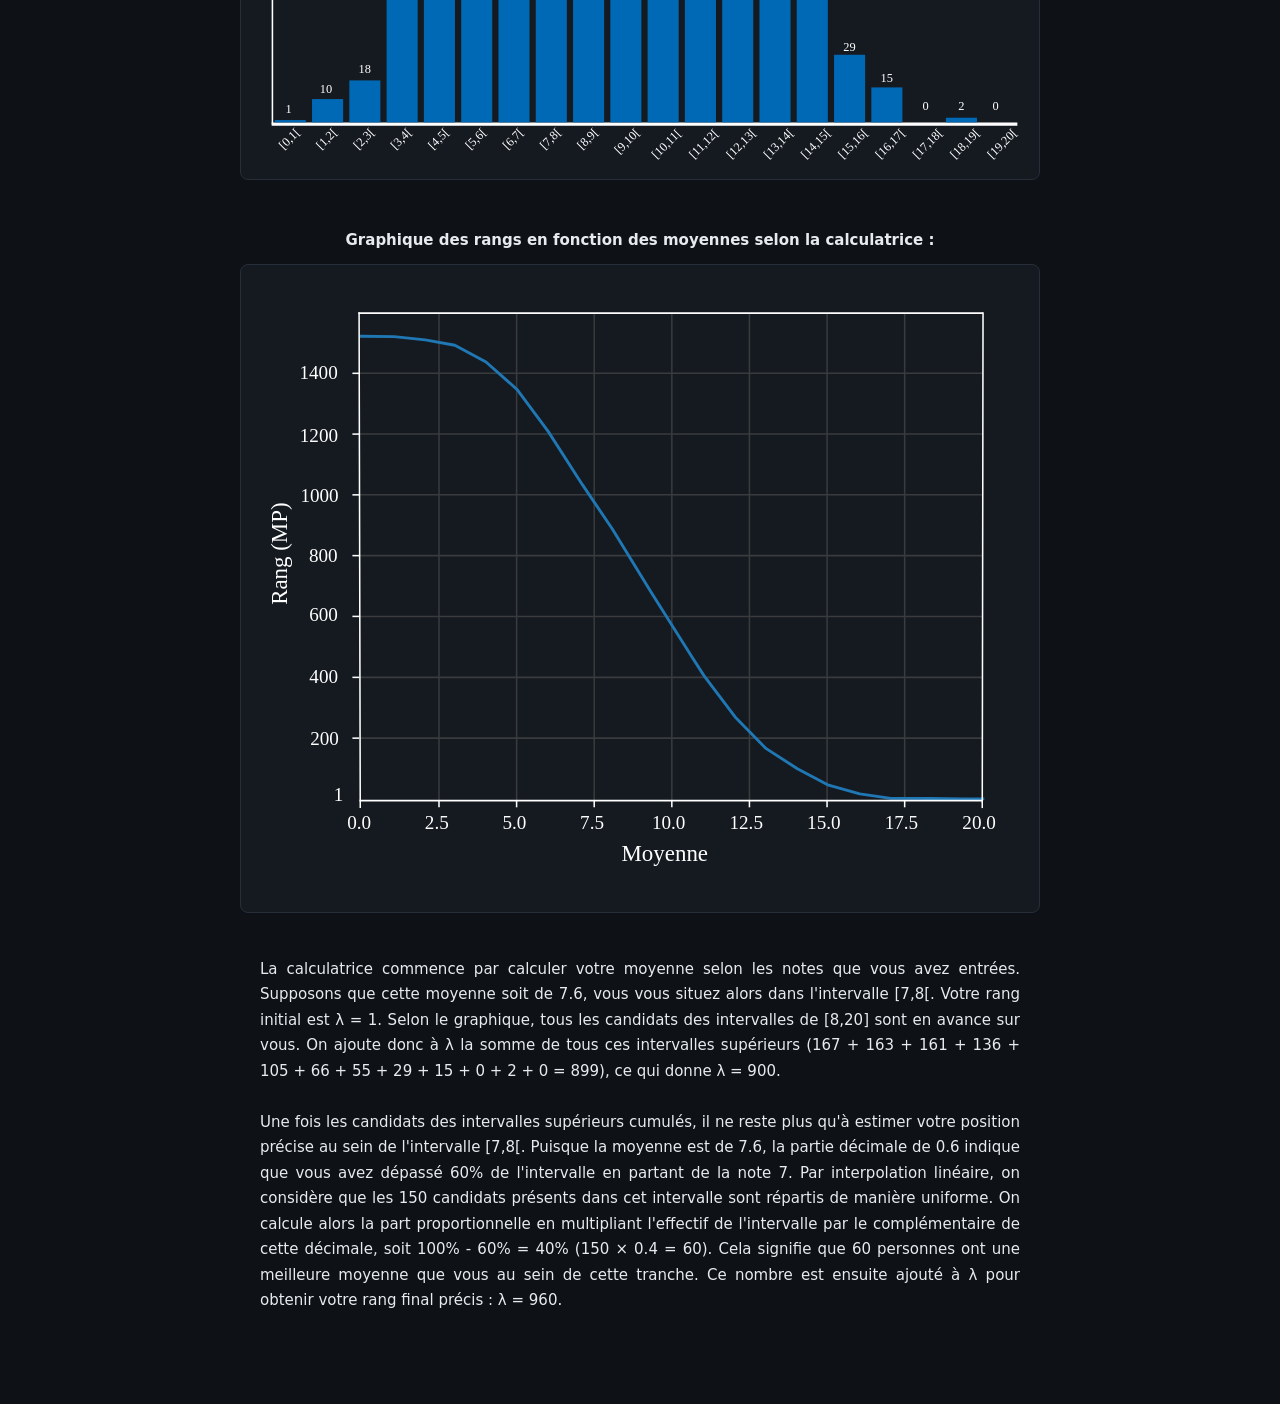
==== commit a5d92561: "Add files via upload" ====
--- a/index.html
+++ b/index.html
@@ -94,6 +94,7 @@
       <div class="input-group">
         <label for="year">Année:</label>
         <select id="year" name="year">
+          <option value="2026">2026</option>
           <option value="2025">2025</option>
           <option value="2024">2024</option>
           <option value="2023">2023</option>
@@ -2189,7 +2190,7 @@
           <h4>École Supérieure de la Statistique et de l’Analyse de l’Information</h4>
         </div>
         <div class="school-badges">
-          <span class="badge badge-location">Charguia, Tunis</span>
+          <span class="badge badge-location">Charguia II, Tunis</span>
           <span class="badge badge-type">Publique</span>
         </div>
       </div>
@@ -4890,6 +4891,6 @@
       </div>
     </div>
   </div>
-  <script src="Javascript.js"></script>
+  <script src="Javascript.js?v=2026a"></script>
 </body>
 </html>
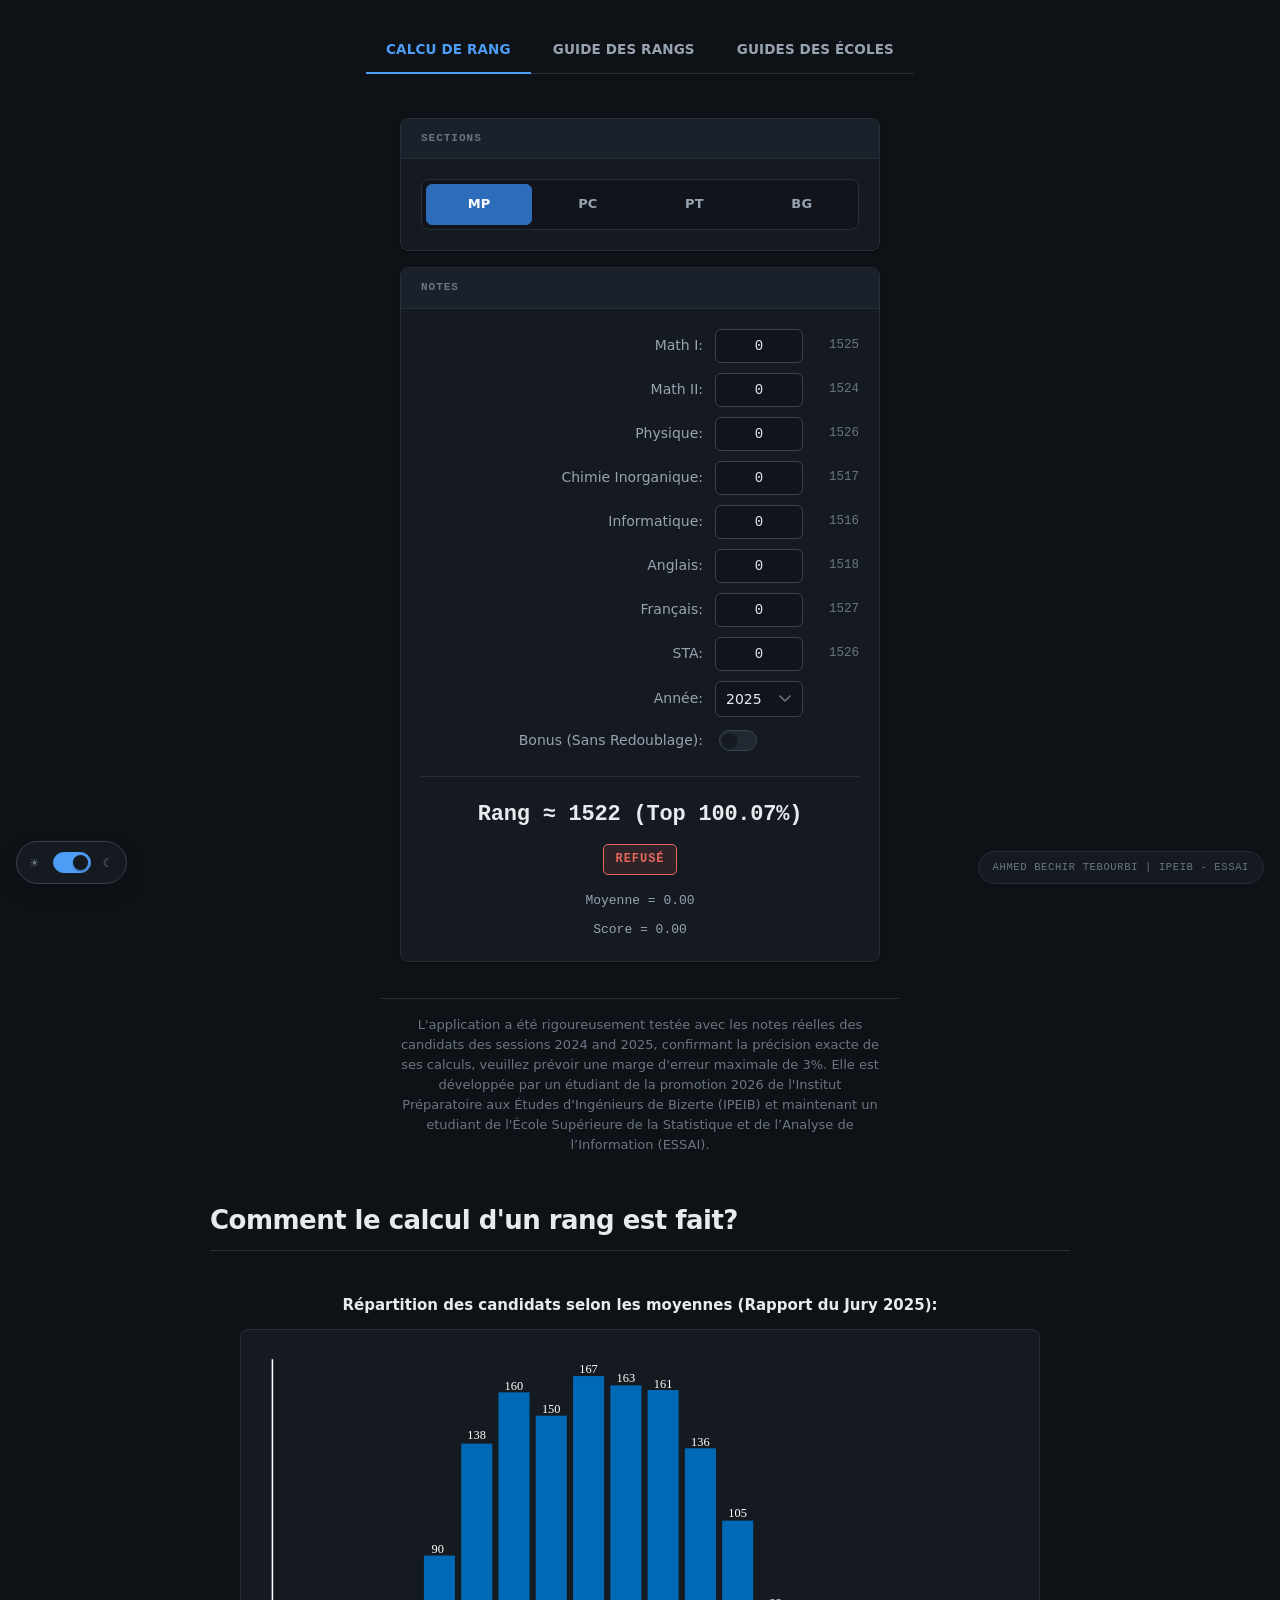
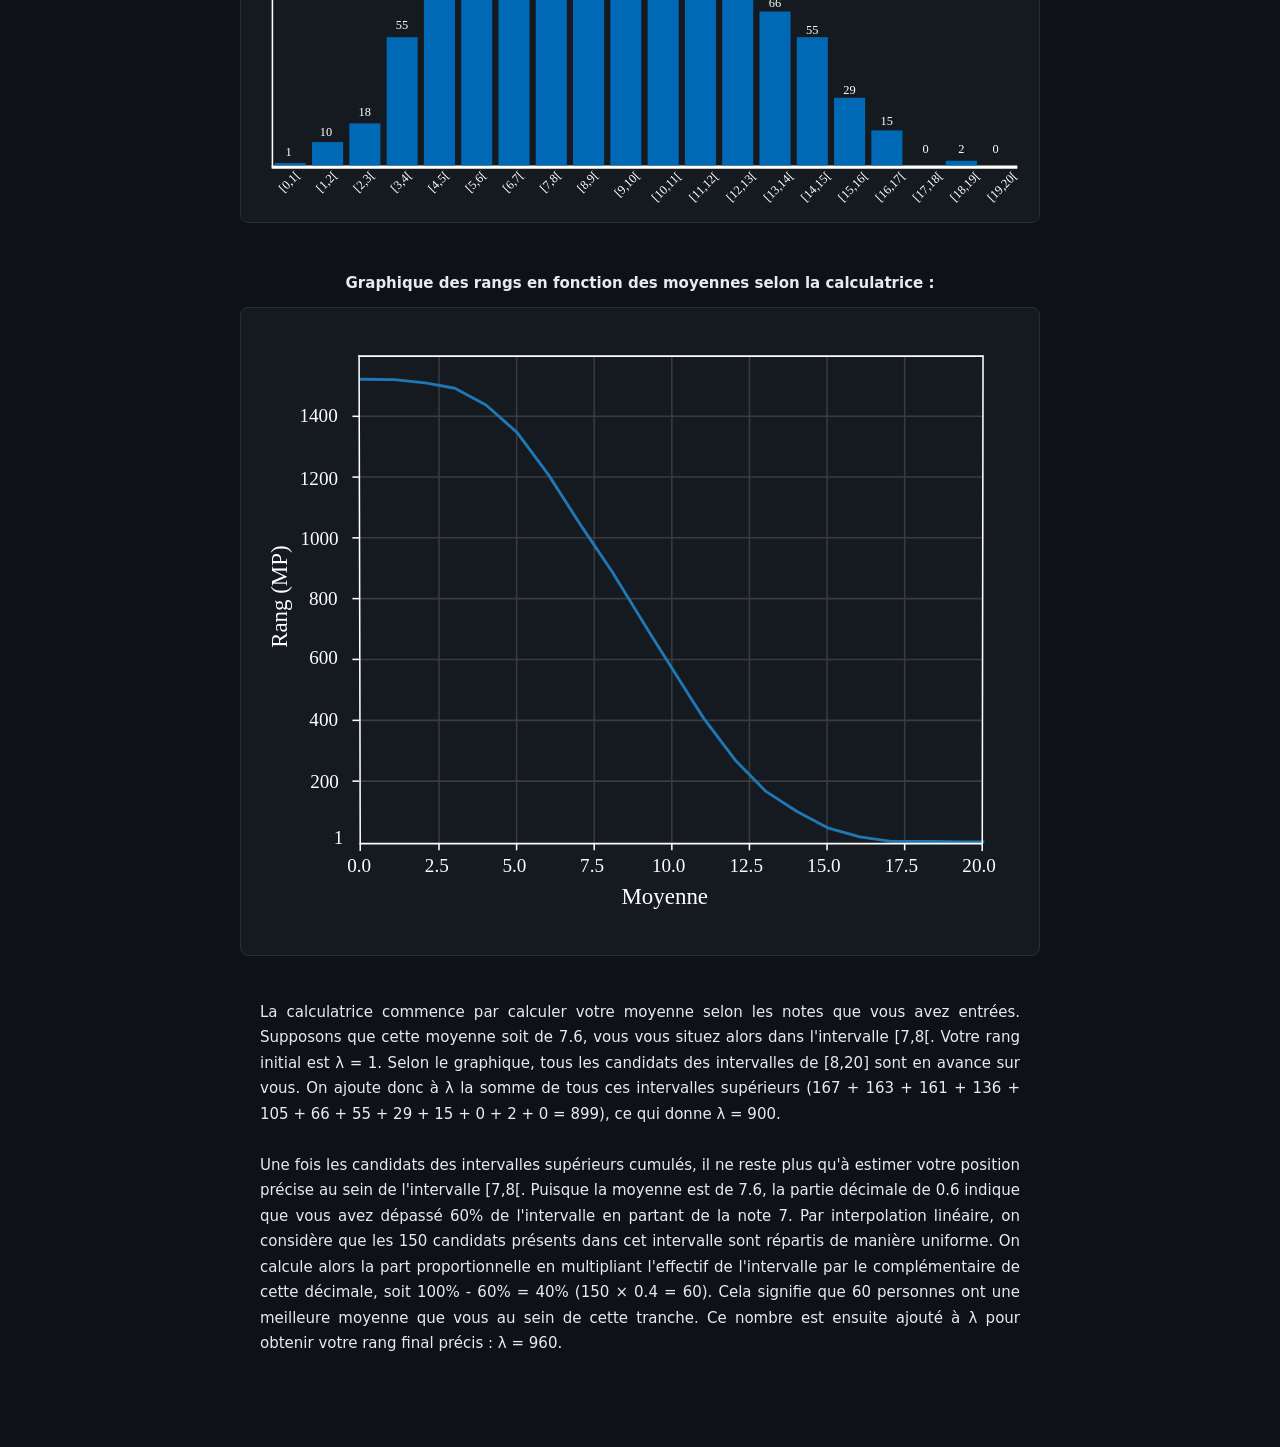
==== commit 6e724a86: "Add files via upload" ====
--- a/index.html
+++ b/index.html
@@ -94,7 +94,6 @@
       <div class="input-group">
         <label for="year">Année:</label>
         <select id="year" name="year">
-          <option value="2026">2026</option>
           <option value="2025">2025</option>
           <option value="2024">2024</option>
           <option value="2023">2023</option>
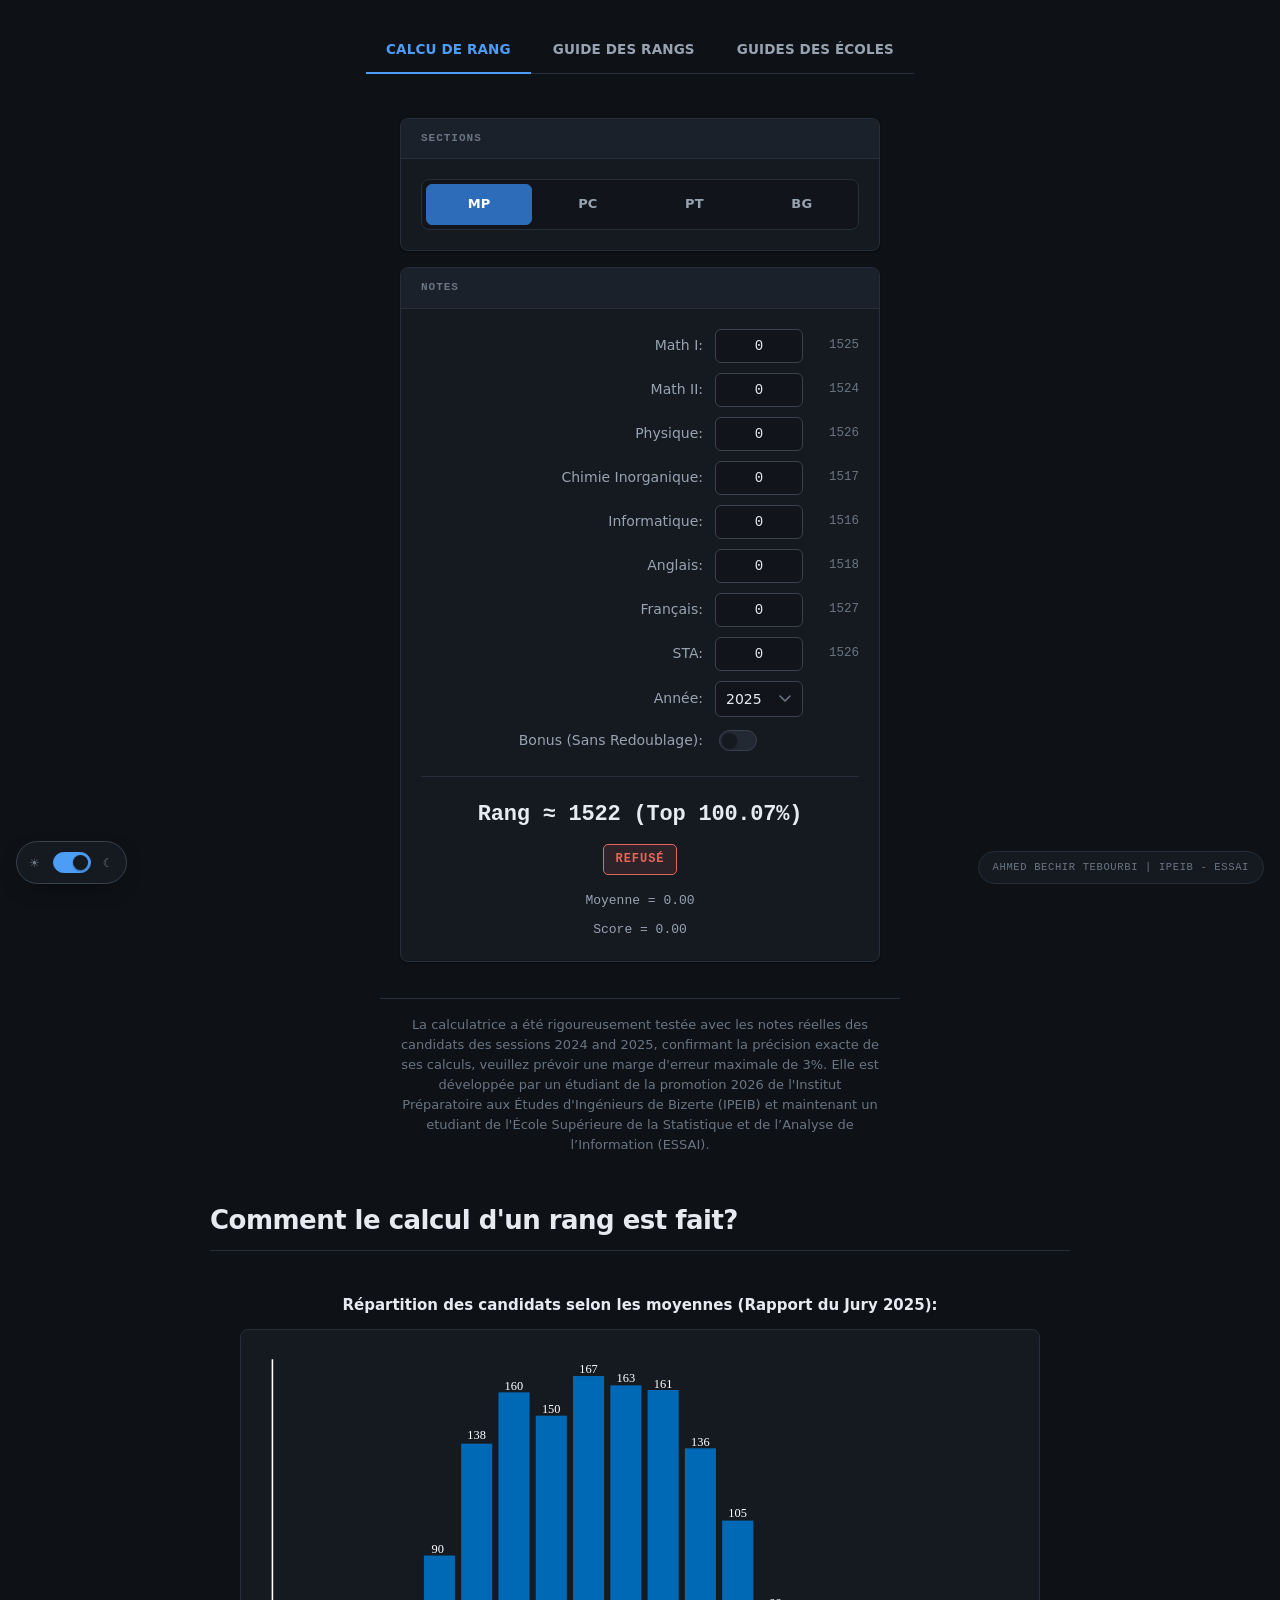
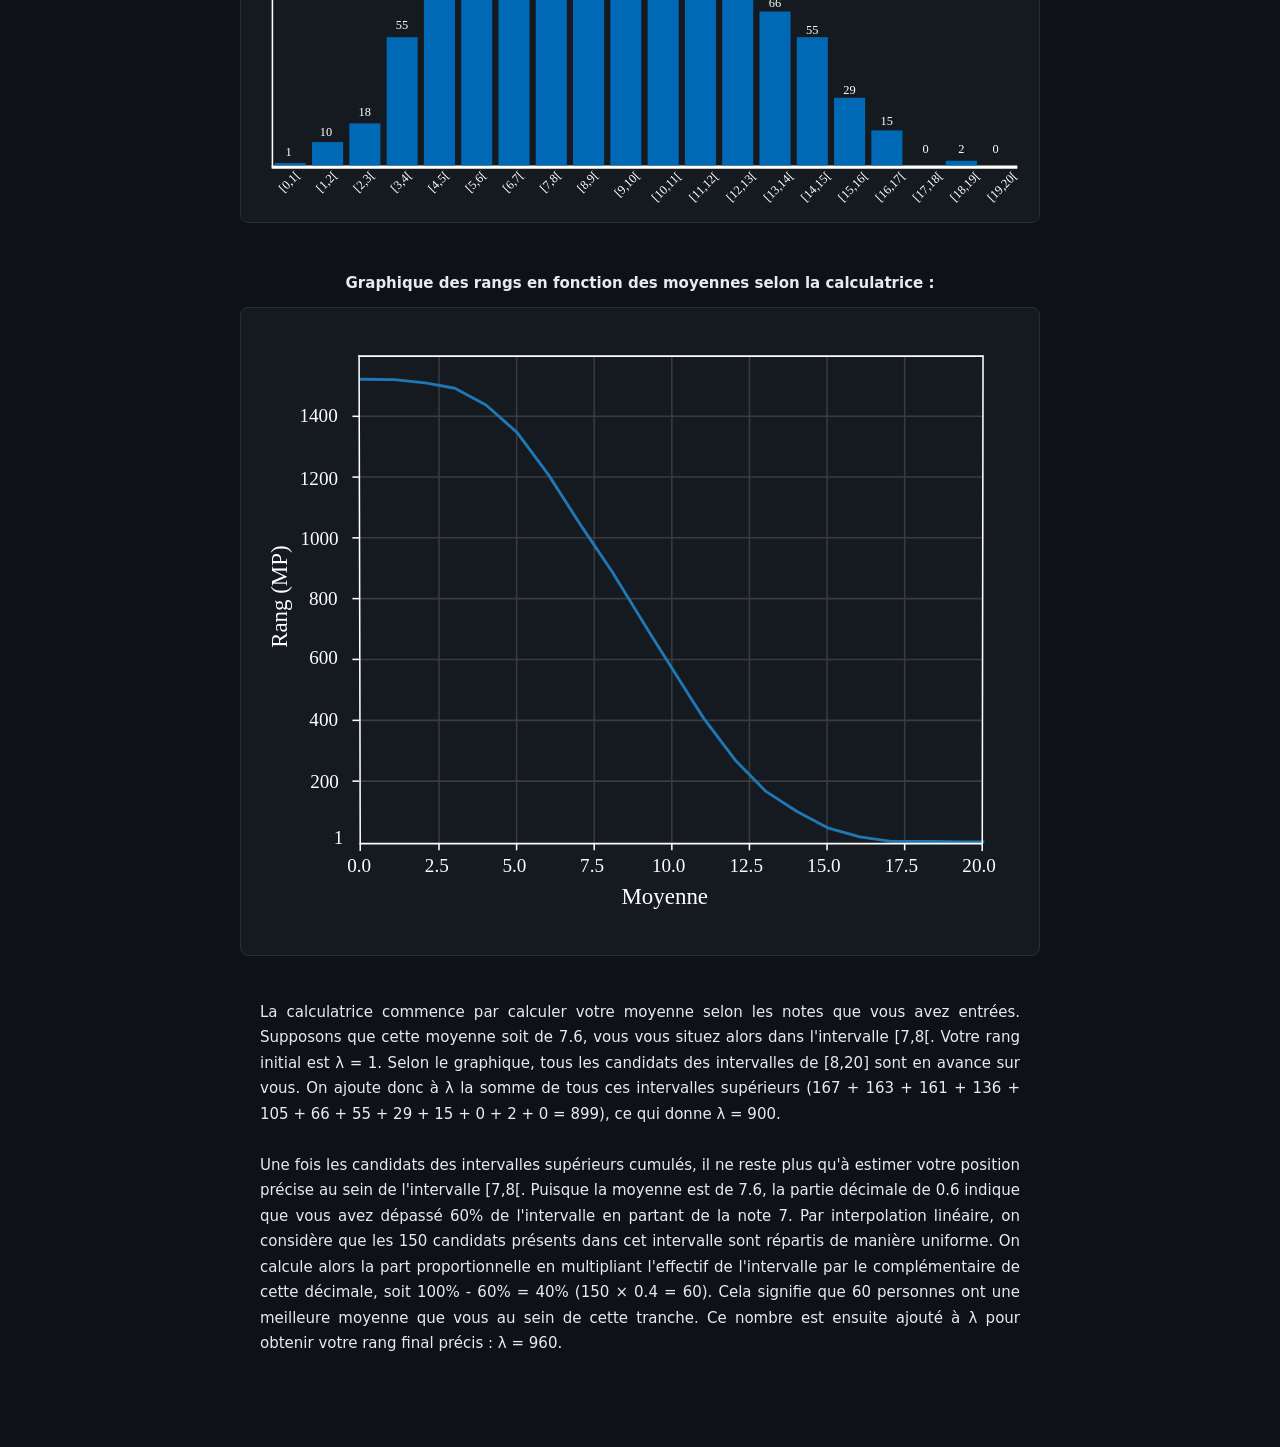
==== commit 59f1508d: "Update index.html" ====
--- a/index.html
+++ b/index.html
@@ -111,7 +111,7 @@
       <div id="result3">Score = 0</div>
     </div>
     <p class="remarque">
-      L'application a été rigoureusement testée avec les notes réelles des candidats des sessions 2024 and 2025, confirmant la précision exacte de ses calculs, veuillez prévoir une marge d'erreur maximale de 3%.
+      La calculatrice a été rigoureusement testée avec les notes réelles des candidats des sessions 2024 and 2025, confirmant la précision exacte de ses calculs, veuillez prévoir une marge d'erreur maximale de 3%.
       Elle est développée par un étudiant de la promotion 2026 de l'Institut Préparatoire aux Études d'Ingénieurs de Bizerte (IPEIB) et maintenant un etudiant de l'École Supérieure de la Statistique et de l’Analyse de l’Information (ESSAI).
     </p>
     <h1>Comment le calcul d'un rang est fait?</h1>
@@ -4892,4 +4892,4 @@
   </div>
   <script src="Javascript.js?v=2026a"></script>
 </body>
-</html>+</html>
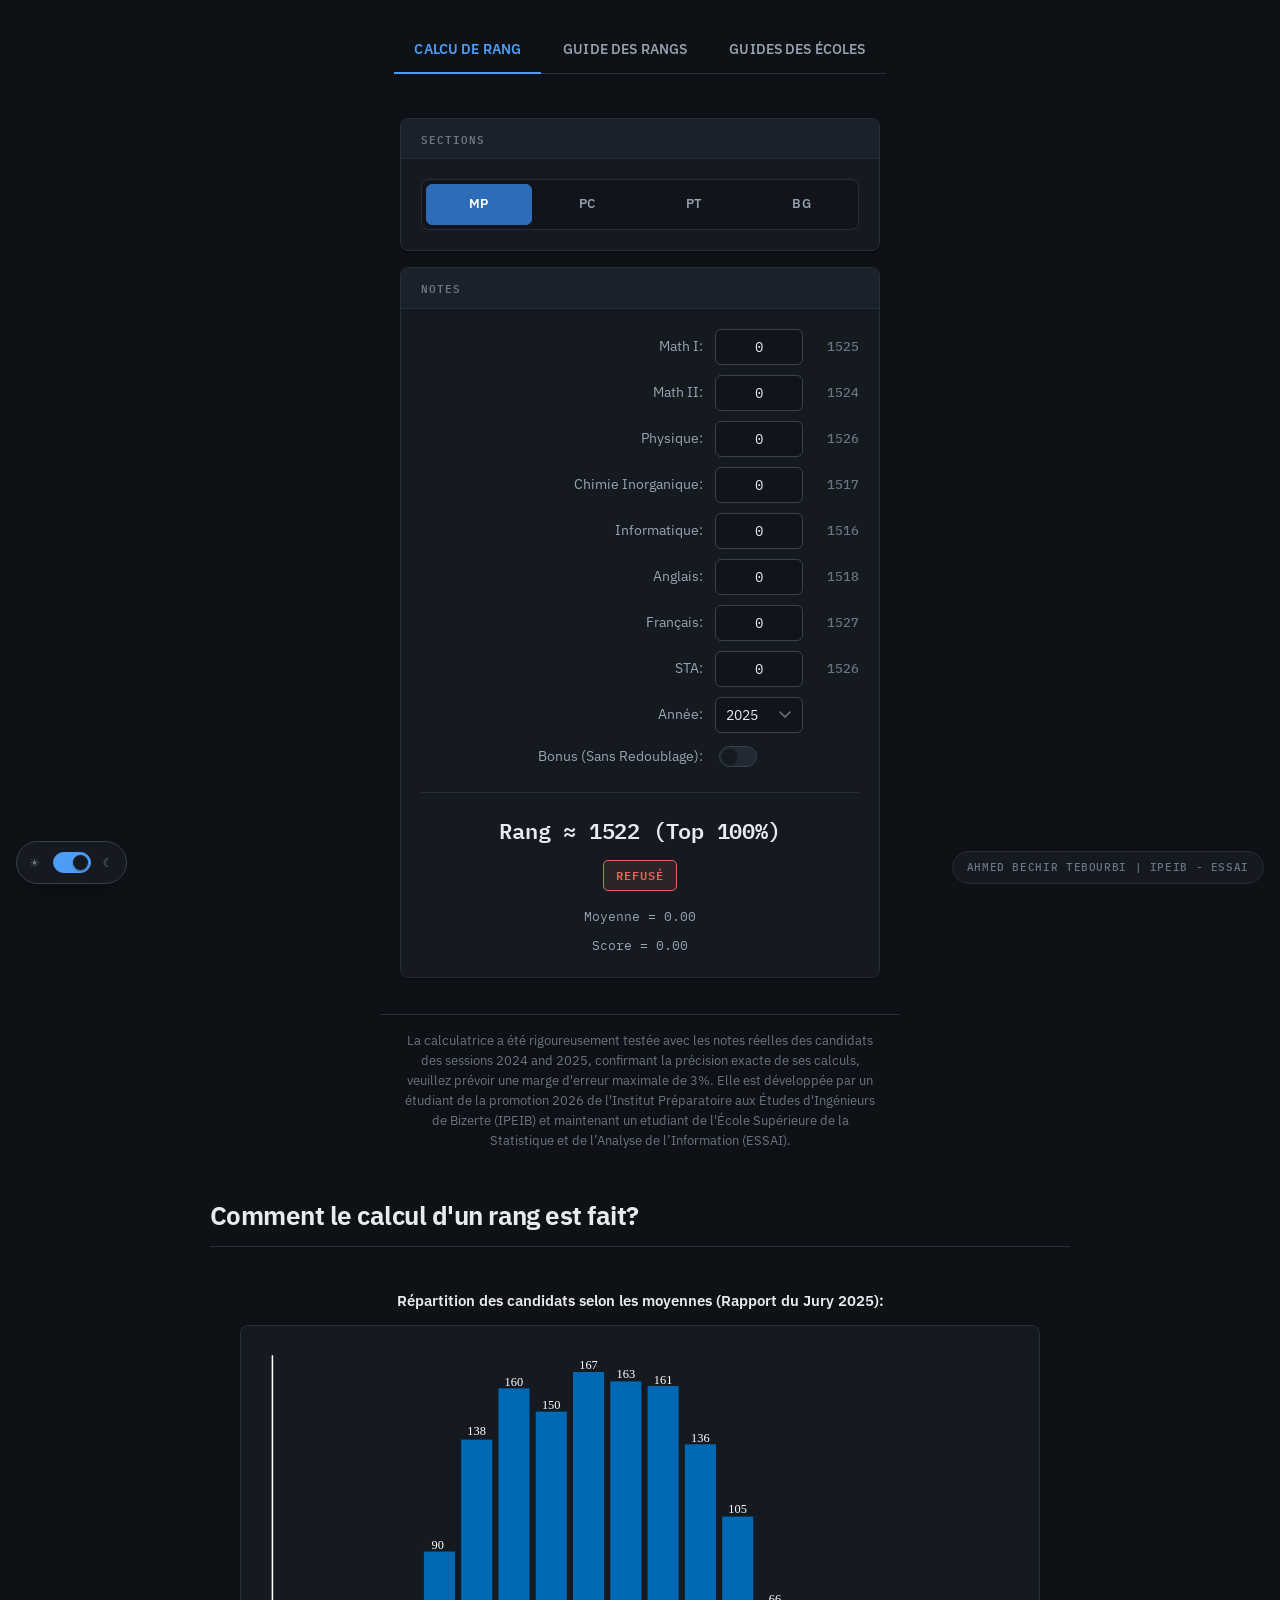
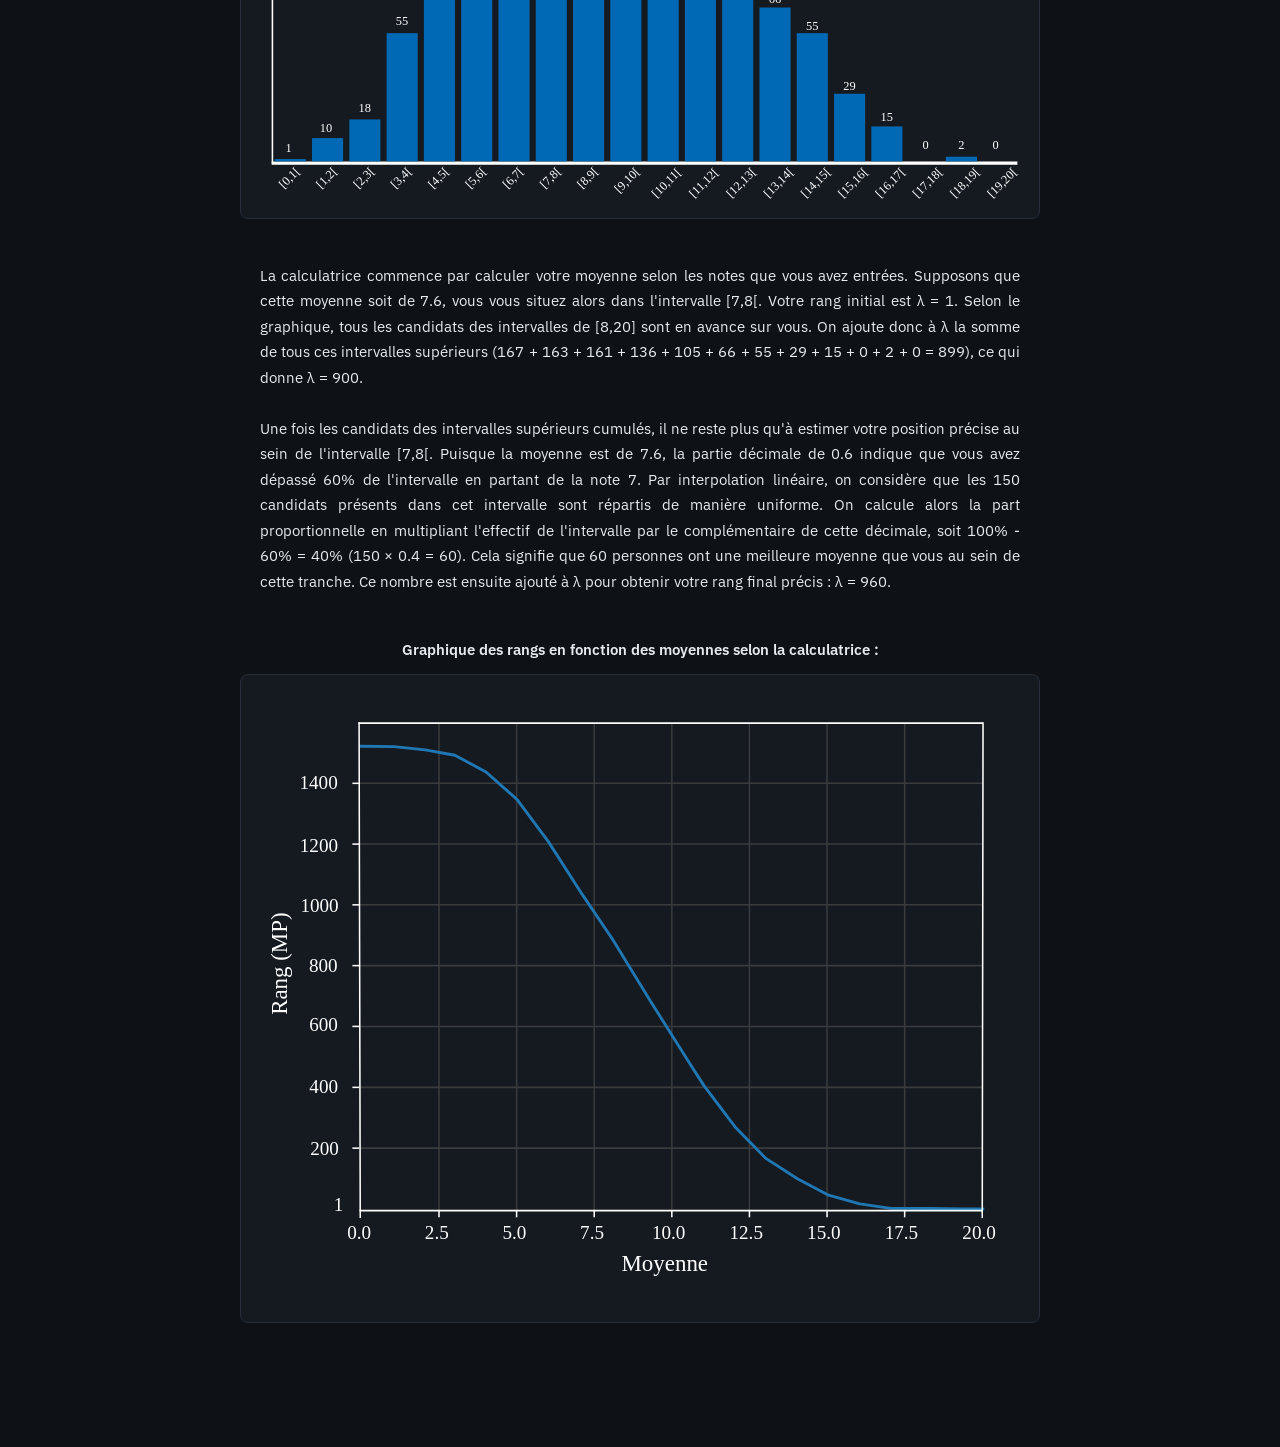
==== commit e24f5641: "Add files via upload" ====
--- a/index.html
+++ b/index.html
@@ -119,14 +119,14 @@
       Répartition des candidats selon les moyennes (Rapport du Jury 2025):
     </p>
     <img id="repartition-img" src="repartition_bright.svg" alt="Répartition des candidats selon les moyennes (Rapport du Jury 2025)">
+    <p class="explanation-text">
+      La calculatrice commence par calculer votre moyenne selon les notes que vous avez entrées. Supposons que cette moyenne soit de 7.6, vous vous situez alors dans l'intervalle [7,8[. Votre rang initial est λ = 1. Selon le graphique, tous les candidats des intervalles de [8,20] sont en avance sur vous. On ajoute donc à λ la somme de tous ces intervalles supérieurs (167 + 163 + 161 + 136 + 105 + 66 + 55 + 29 + 15 + 0 + 2 + 0 = 899), ce qui donne λ = 900.<br><br>
+      Une fois les candidats des intervalles supérieurs cumulés, il ne reste plus qu'à estimer votre position précise au sein de l'intervalle [7,8[. Puisque la moyenne est de 7.6, la partie décimale de 0.6 indique que vous avez dépassé 60% de l'intervalle en partant de la note 7. Par interpolation linéaire, on considère que les 150 candidats présents dans cet intervalle sont répartis de manière uniforme. On calcule alors la part proportionnelle en multipliant l'effectif de l'intervalle par le complémentaire de cette décimale, soit 100% - 60% = 40% (150 × 0.4 = 60). Cela signifie que 60 personnes ont une meilleure moyenne que vous au sein de cette tranche. Ce nombre est ensuite ajouté à λ pour obtenir votre rang final précis : λ = 960.
+    </p>
     <p class="repar">
       Graphique des rangs en fonction des moyennes selon la calculatrice :
     </p>
     <img id="distribution-img" src="distribution_bright.svg" alt="Graphique des rangs en fonction des moyennes selon la calculatrice">
-    <p class="explanation-text">
-      La calculatrice commence par calculer votre moyenne selon les notes que vous avez entrées. Supposons que cette moyenne soit de 7.6, vous vous situez alors dans l'intervalle [7,8[. Votre rang initial est λ = 1. Selon le graphique, tous les candidats des intervalles de [8,20] sont en avance sur vous. On ajoute donc à λ la somme de tous ces intervalles supérieurs (167 + 163 + 161 + 136 + 105 + 66 + 55 + 29 + 15 + 0 + 2 + 0 = 899), ce qui donne λ = 900.<br><br>
-      Une fois les candidats des intervalles supérieurs cumulés, il ne reste plus qu'à estimer votre position précise au sein de l'intervalle [7,8[. Puisque la moyenne est de 7.6, la partie décimale de 0.6 indique que vous avez dépassé 60% de l'intervalle en partant de la note 7. Par interpolation linéaire, on considère que les 150 candidats présents dans cet intervalle sont répartis de manière uniforme. On calcule alors la part proportionnelle en multipliant l'effectif de l'intervalle par le complémentaire de cette décimale, soit 100% - 60% = 40% (150 × 0.4 = 60). Cela signifie que 60 personnes ont une meilleure moyenne que vous au sein de cette tranche. Ce nombre est ensuite ajouté à λ pour obtenir votre rang final précis : λ = 960.
-    </p>
   </form>
   <div id="guide" class="hidden-element page-content-rapper">
     <p class="contact-notice">
@@ -137,7 +137,7 @@
         <b>REMARQUE :</b> Certaines filières ont été éliminées pour certaines sections, conformément aux nouvelles capacités d'accueil de 2026.<br>
         <i>Exemple :</i><br>
         &nbsp;&nbsp;&nbsp;&nbsp;- Mécatronique (ENISo) pour la section PC<br>
-        &nbsp;&nbsp;&nbsp;&nbsp;- Medjez El Bab pour la section MP<br>
+        &nbsp;&nbsp;&nbsp;&nbsp;- École Supérieure des Ingénieurs de Medjez El Bab pour la section MP<br>
         Chaque tableau inclut toutes les filières disponibles pour chaque section. Si la filiére recherchée n'y figure pas, cela signifie qu'elle n'est pas ouverte à votre section.
     </p>
     <div class="table-search-tab">
@@ -4892,4 +4892,4 @@
   </div>
   <script src="Javascript.js?v=2026a"></script>
 </body>
-</html>
+</html>
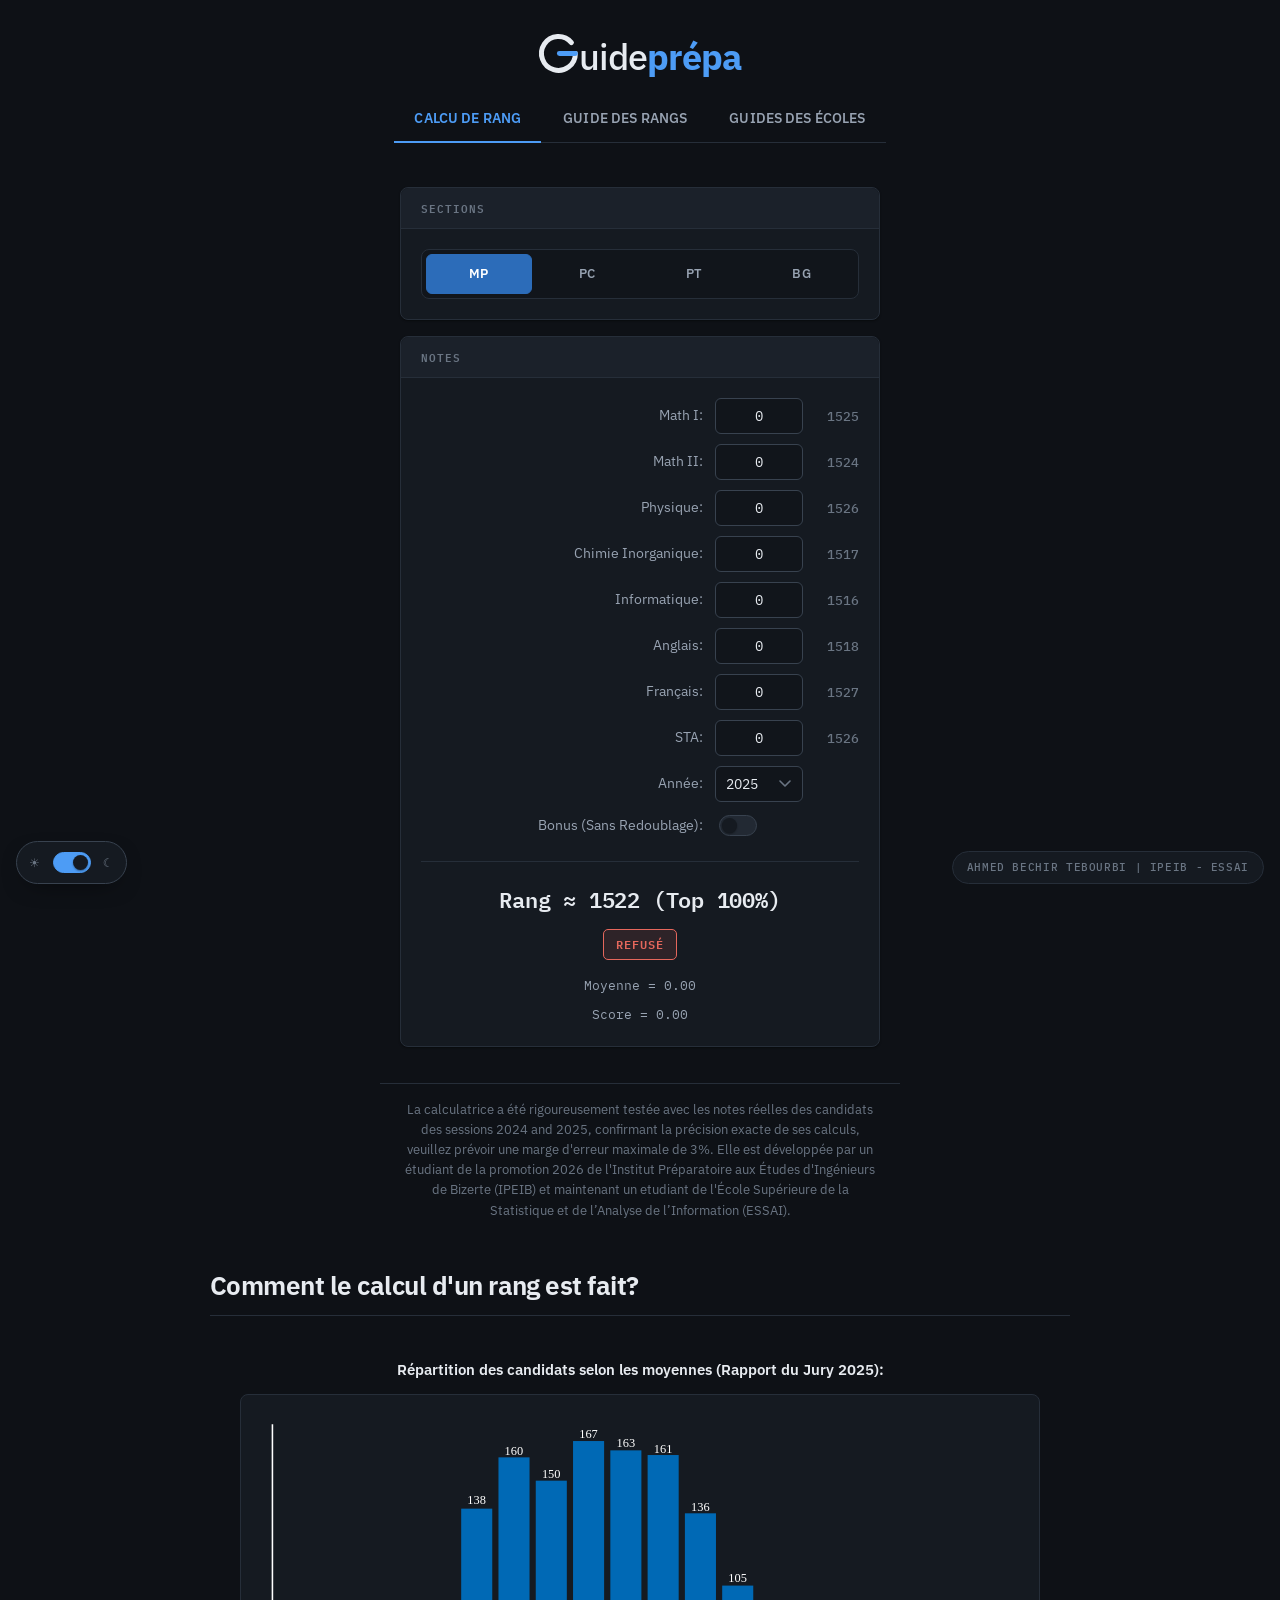
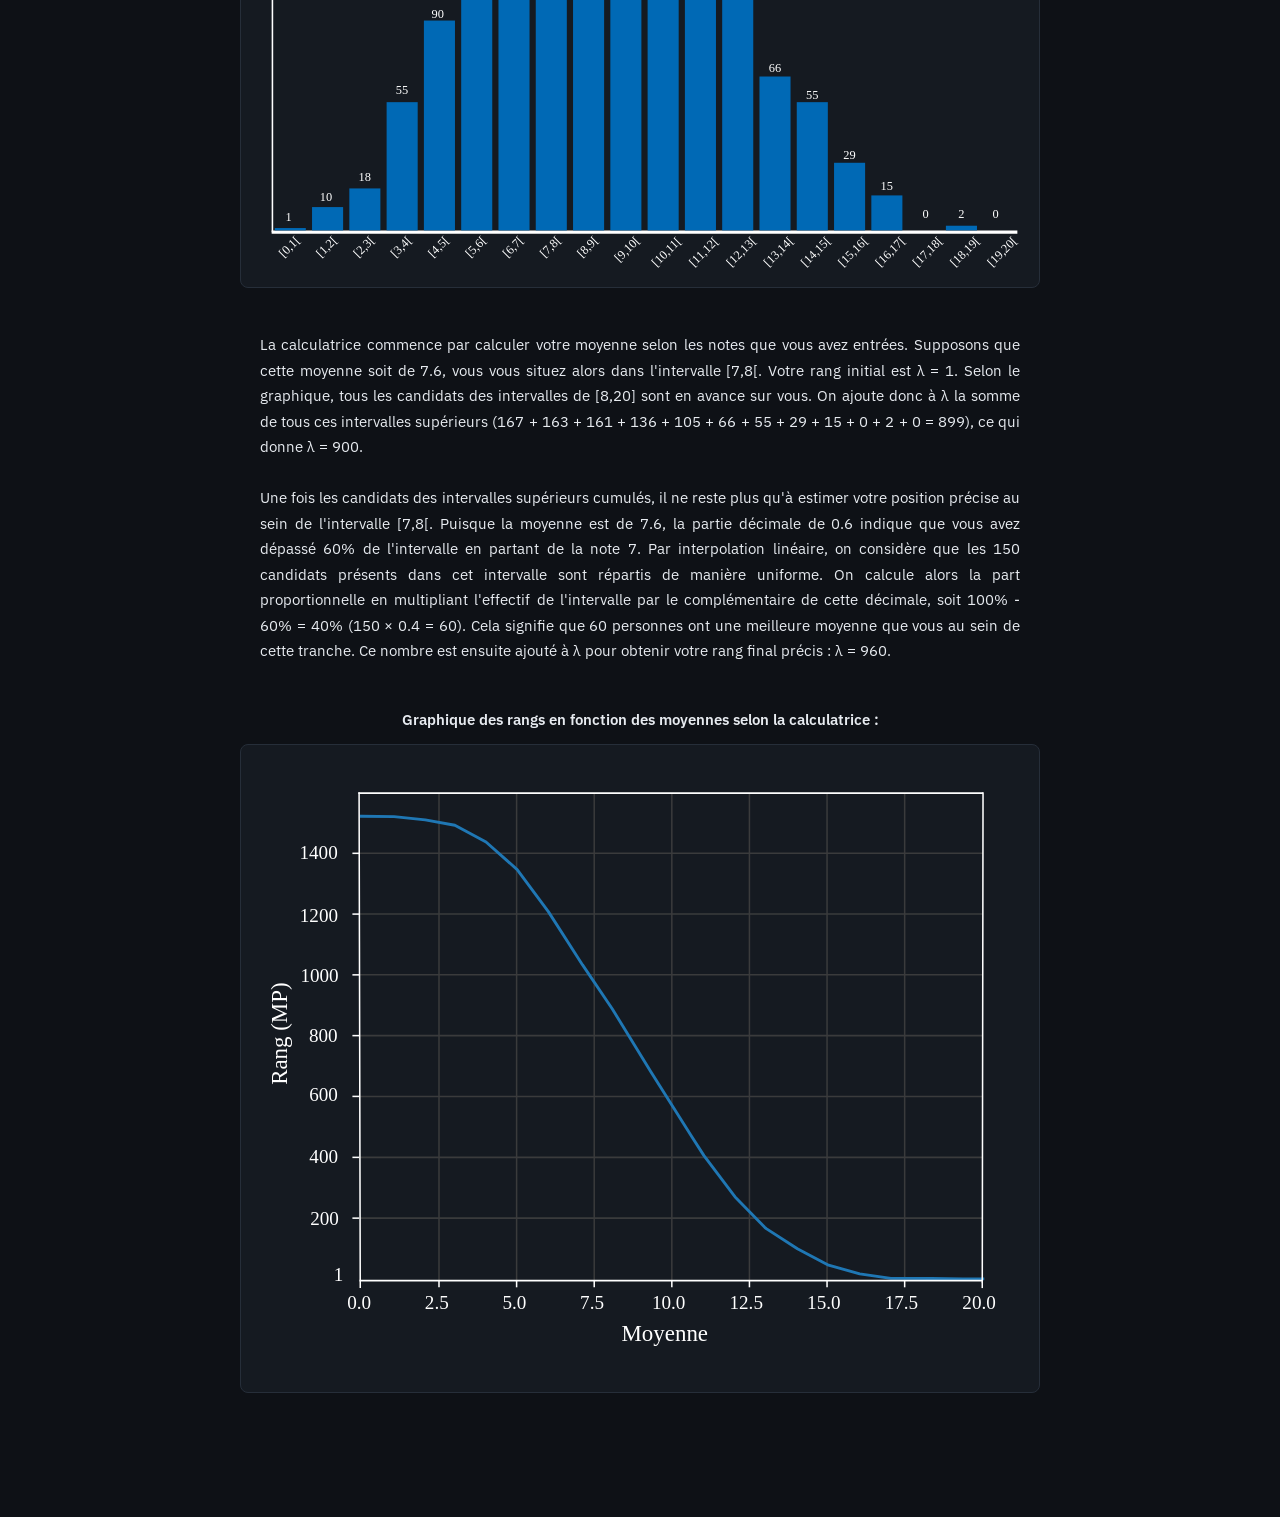
==== commit 6403d53d: "Add files via upload" ====
--- a/index.html
+++ b/index.html
@@ -6,7 +6,9 @@
   <meta name="keywords" content="calcul de rang, prepa tunisie, enit, supcom, ept, ensit, enicar, enig, enim, eniso, enis, ipeiem, ipeit, ipeis, ipein, ipeik, ipeig, ipeib, concours national, mp, pc, pt, bg, simulateur rang concours ingénieur tunisie, guide préparatoire mp 2026, estimation rang enit ensi ept supcom, calcul moyenne prépa tunisie, rapport jury concours national 2025, orientation écoles ingénieurs tunisie, classement rang dernière admis enit">
   <meta name="author" content="Ahmed Bechir Tebourbi">
   <title>Guide de Preparatoire Tunisie</title>
-  <link rel="icon" type="image/png" href="favicon.svg">
+  <link rel="icon" type="image/svg+xml" href="favicon.svg?v=3">
+  <link rel="icon" type="image/png" sizes="32x32" href="favicon.png?v=3">
+  <link rel="apple-touch-icon" href="apple-touch-icon.png?v=3">
   <link id="theme-link" rel="stylesheet" href="stylesheet.css?v=2">
 </head>
 <body style="padding-bottom: 100px;">
@@ -15,6 +17,11 @@
     <input type="checkbox" id="theme" class="theme-toggle" checked>
     <span class="theme-toggle-icon theme-toggle-icon-dark">☾</span>
   </div>
+  <header class="site-header">
+    <a class="site-logo" href="./" aria-label="Guide Prépa — accueil">
+      <svg class="site-logo-g" viewBox="4.5 4.5 39 39" aria-hidden="true" focusable="false"><path class="site-logo-g-arc" d="M37.02 13.07 A17 17 0 1 0 41 24"/><path class="site-logo-g-bar" d="M41 24 H25"/></svg><span class="site-logo-word">uide<span class="site-logo-accent">prépa</span></span>
+    </a>
+  </header>
   <div class="tabs-container" style="margin-bottom: 20px;">
     <div class="box-tab active" data-page-target="calculator">CALCU DE RANG</div>
     <div class="box-tab" data-page-target="guide">GUIDE DES RANGS</div>
--- a/stylesheet.css
+++ b/stylesheet.css
@@ -208,6 +208,63 @@
     display: flex;
     flex-direction: column;
     align-items: center;
+}
+
+/* ==========================================================================
+   SITE LOGO
+   The G is an inline SVG drawn in currentColor with an accent crossbar, so it
+   follows the theme tokens with no image swap when the stylesheet changes.
+   It stands in for the first letter of "guide", so it sits on the text
+   baseline and dips just below it, like a round letter would.
+   ========================================================================== */
+.site-header {
+    display: flex;
+    justify-content: center;
+    width: 100%;
+    margin: 6px 0 22px;
+}
+
+.site-logo,
+.site-logo:hover {
+    display: inline-block;
+    font-family: var(--font-sans);
+    font-size: 36px;
+    font-weight: 500;
+    line-height: 1;
+    letter-spacing: -0.03em;
+    white-space: nowrap;
+    color: var(--text);
+    border-bottom: none;
+    text-decoration: none;
+}
+
+.site-logo:focus-visible {
+    outline: 2px solid var(--accent);
+    outline-offset: 6px;
+    border-radius: 4px;
+}
+
+.site-logo-g {
+    display: inline-block;
+    width: 1.08em;
+    height: 1.08em;
+    vertical-align: -0.07em;
+    margin-right: 0.03em;
+    overflow: visible;
+}
+
+.site-logo-g path {
+    fill: none;
+    stroke-width: 5;
+    stroke-linecap: round;
+}
+
+.site-logo-g-arc { stroke: currentColor; }
+.site-logo-g-bar { stroke: var(--accent); }
+
+.site-logo-accent {
+    font-weight: 700;
+    color: var(--accent);
 }
 
 /* ==========================================================================
@@ -1197,6 +1254,9 @@
    RESPONSIVE
    ========================================================================== */
 @media screen and (max-width: 768px) {
+    .site-header { margin: 2px 0 16px; }
+    .site-logo, .site-logo:hover { font-size: 29px; }
+
     body {
         padding: 18px 12px 110px;
         font-size: 14.5px;
